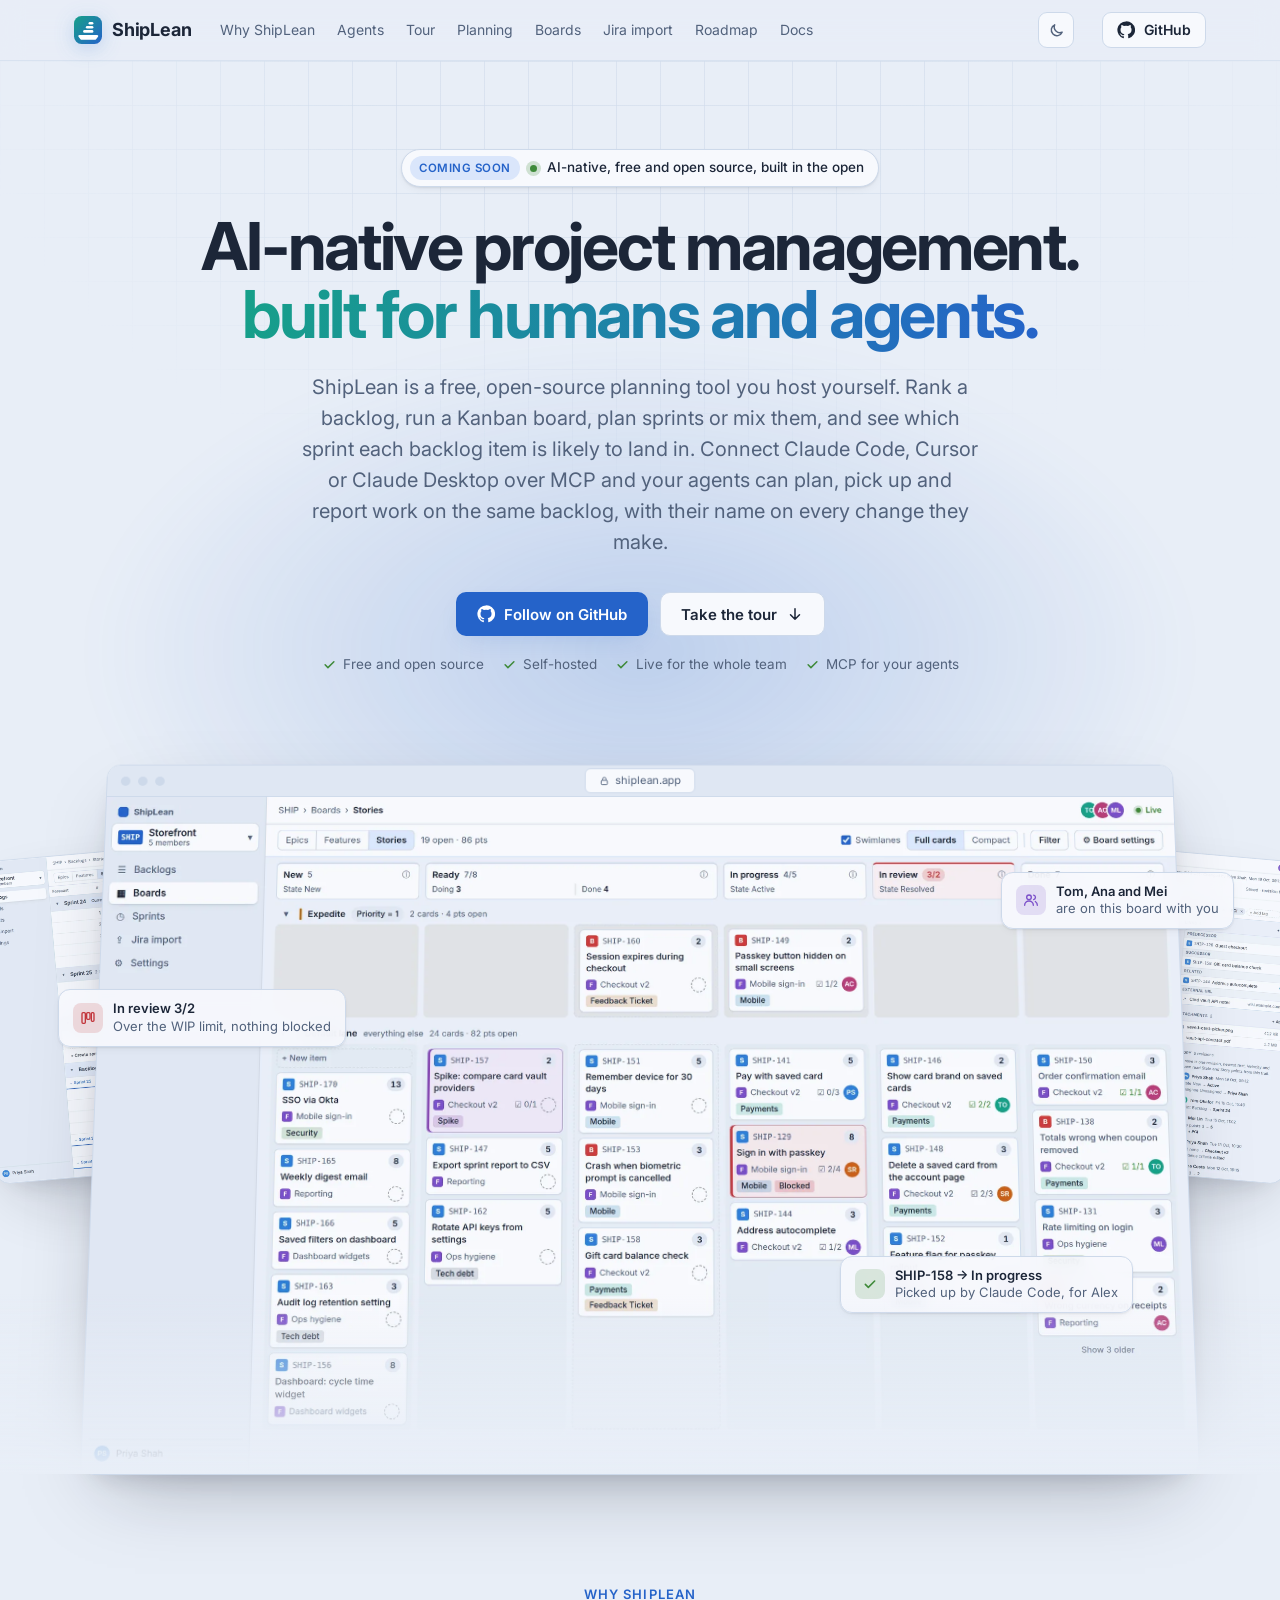
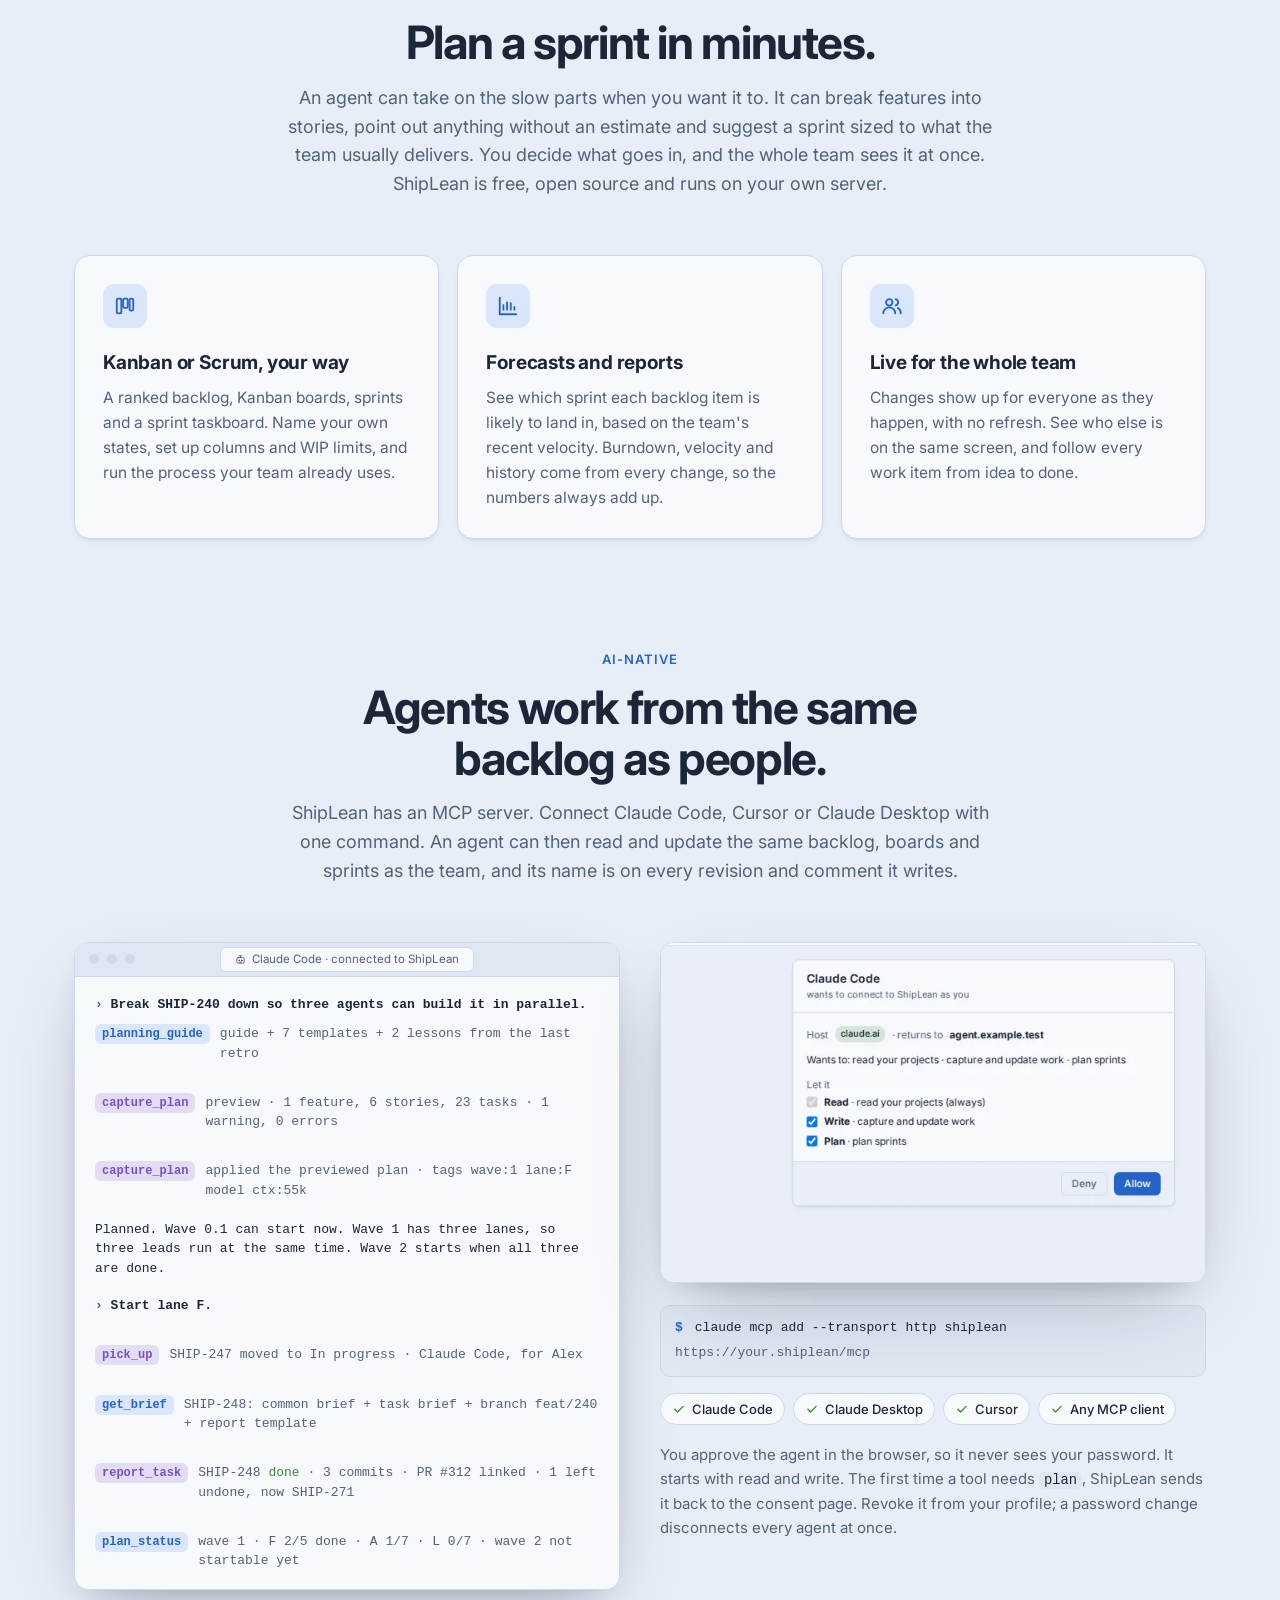
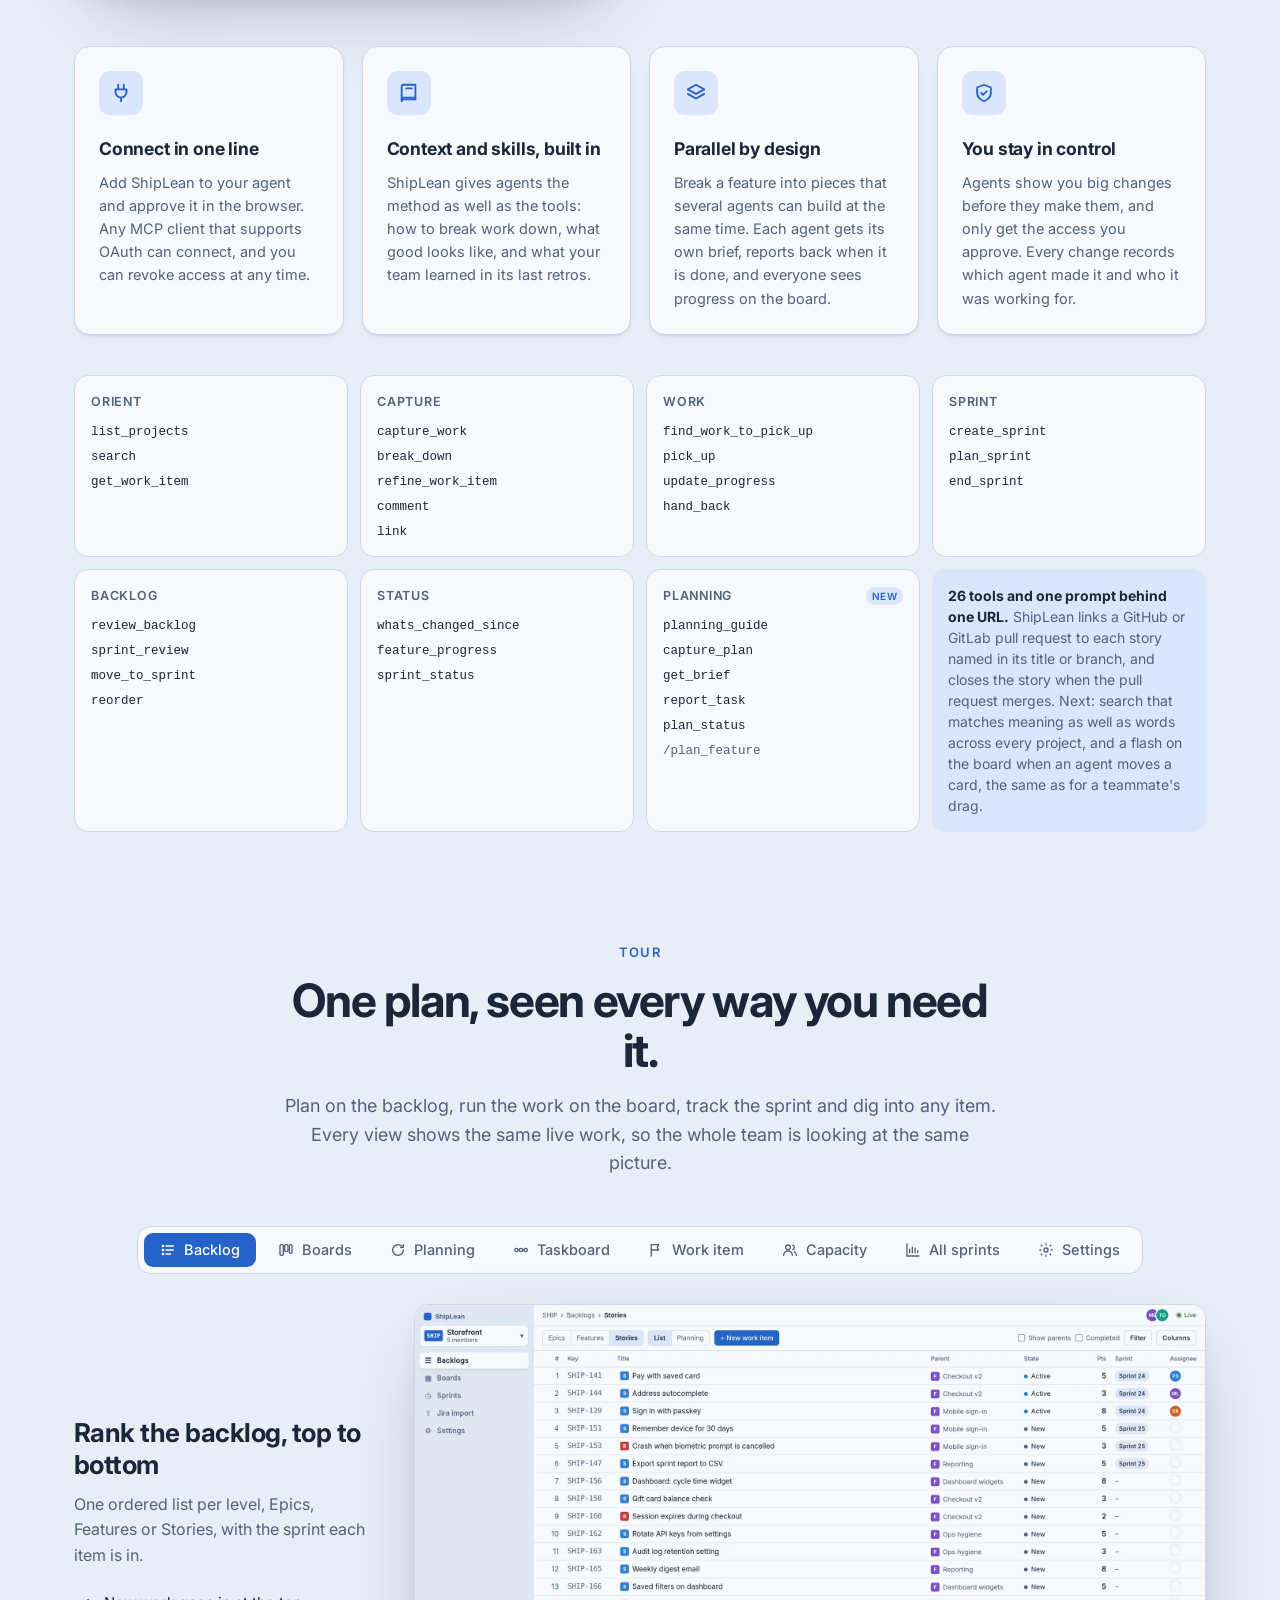
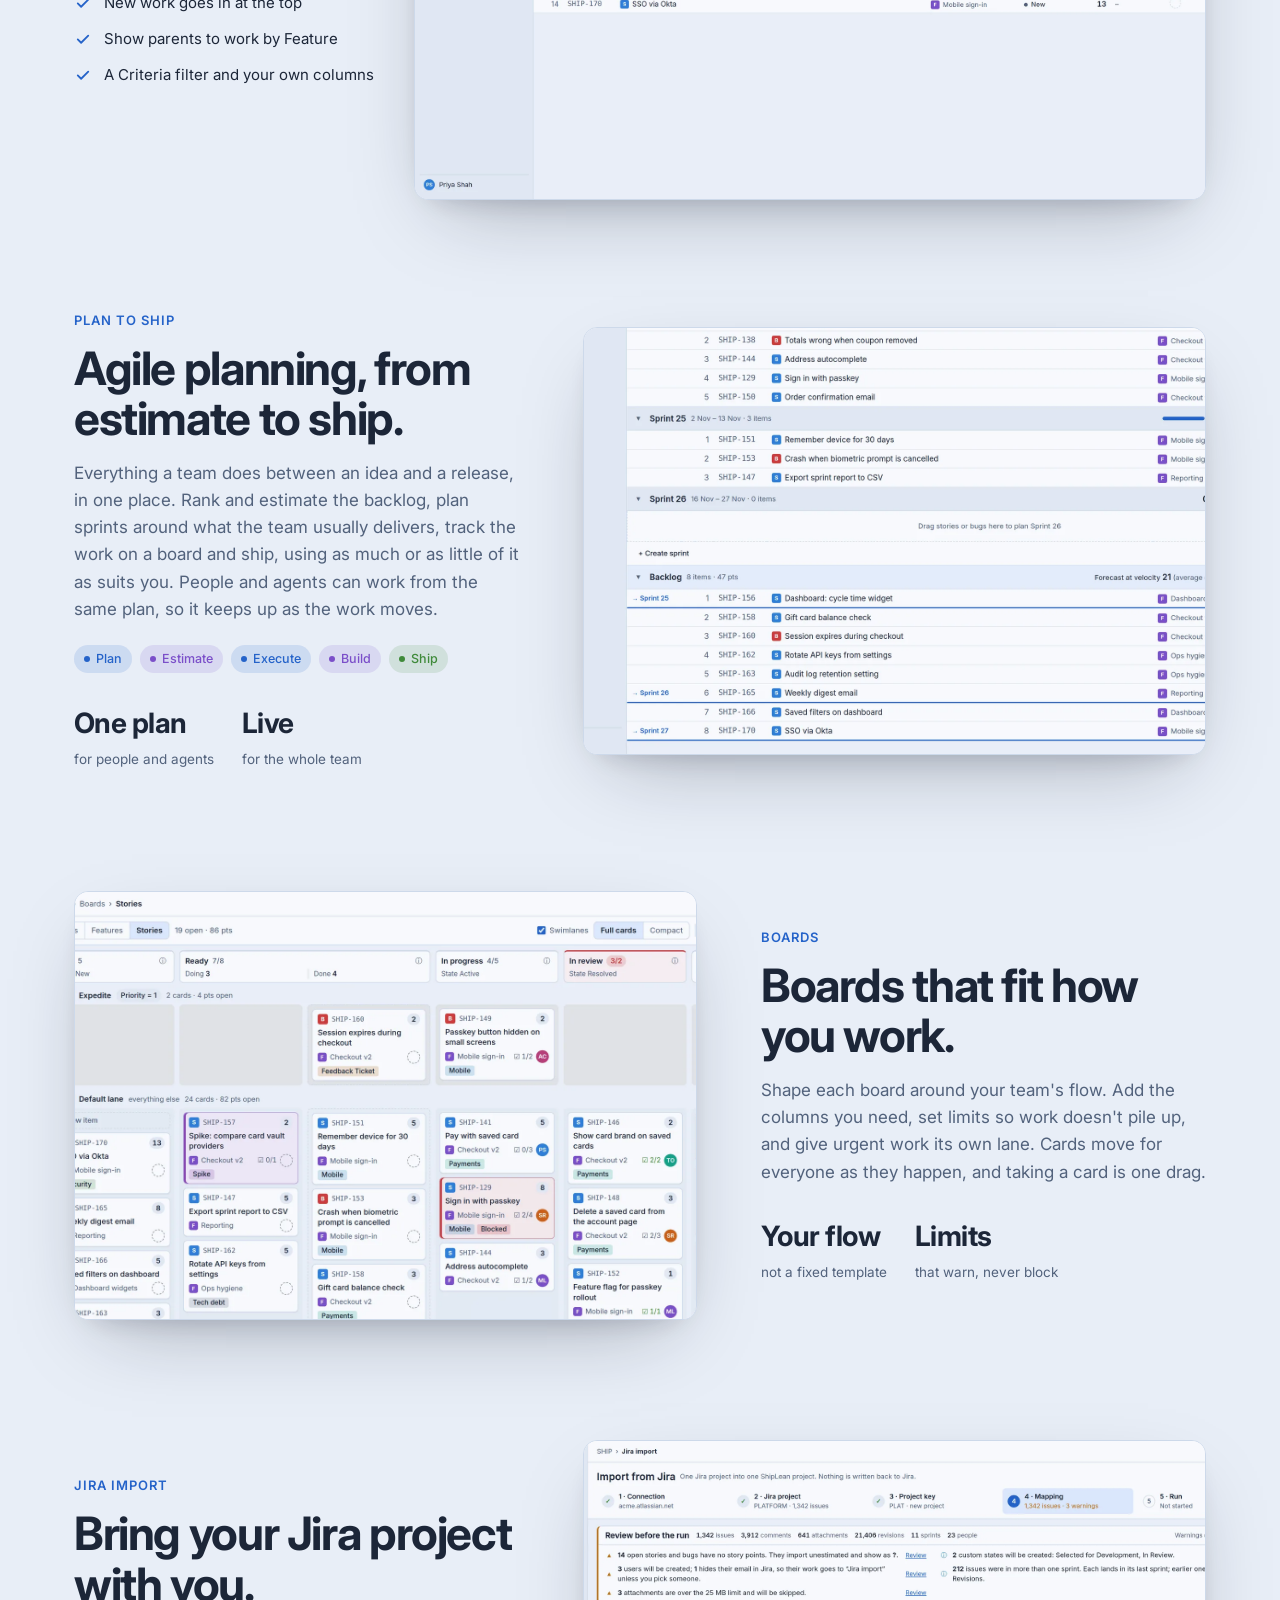
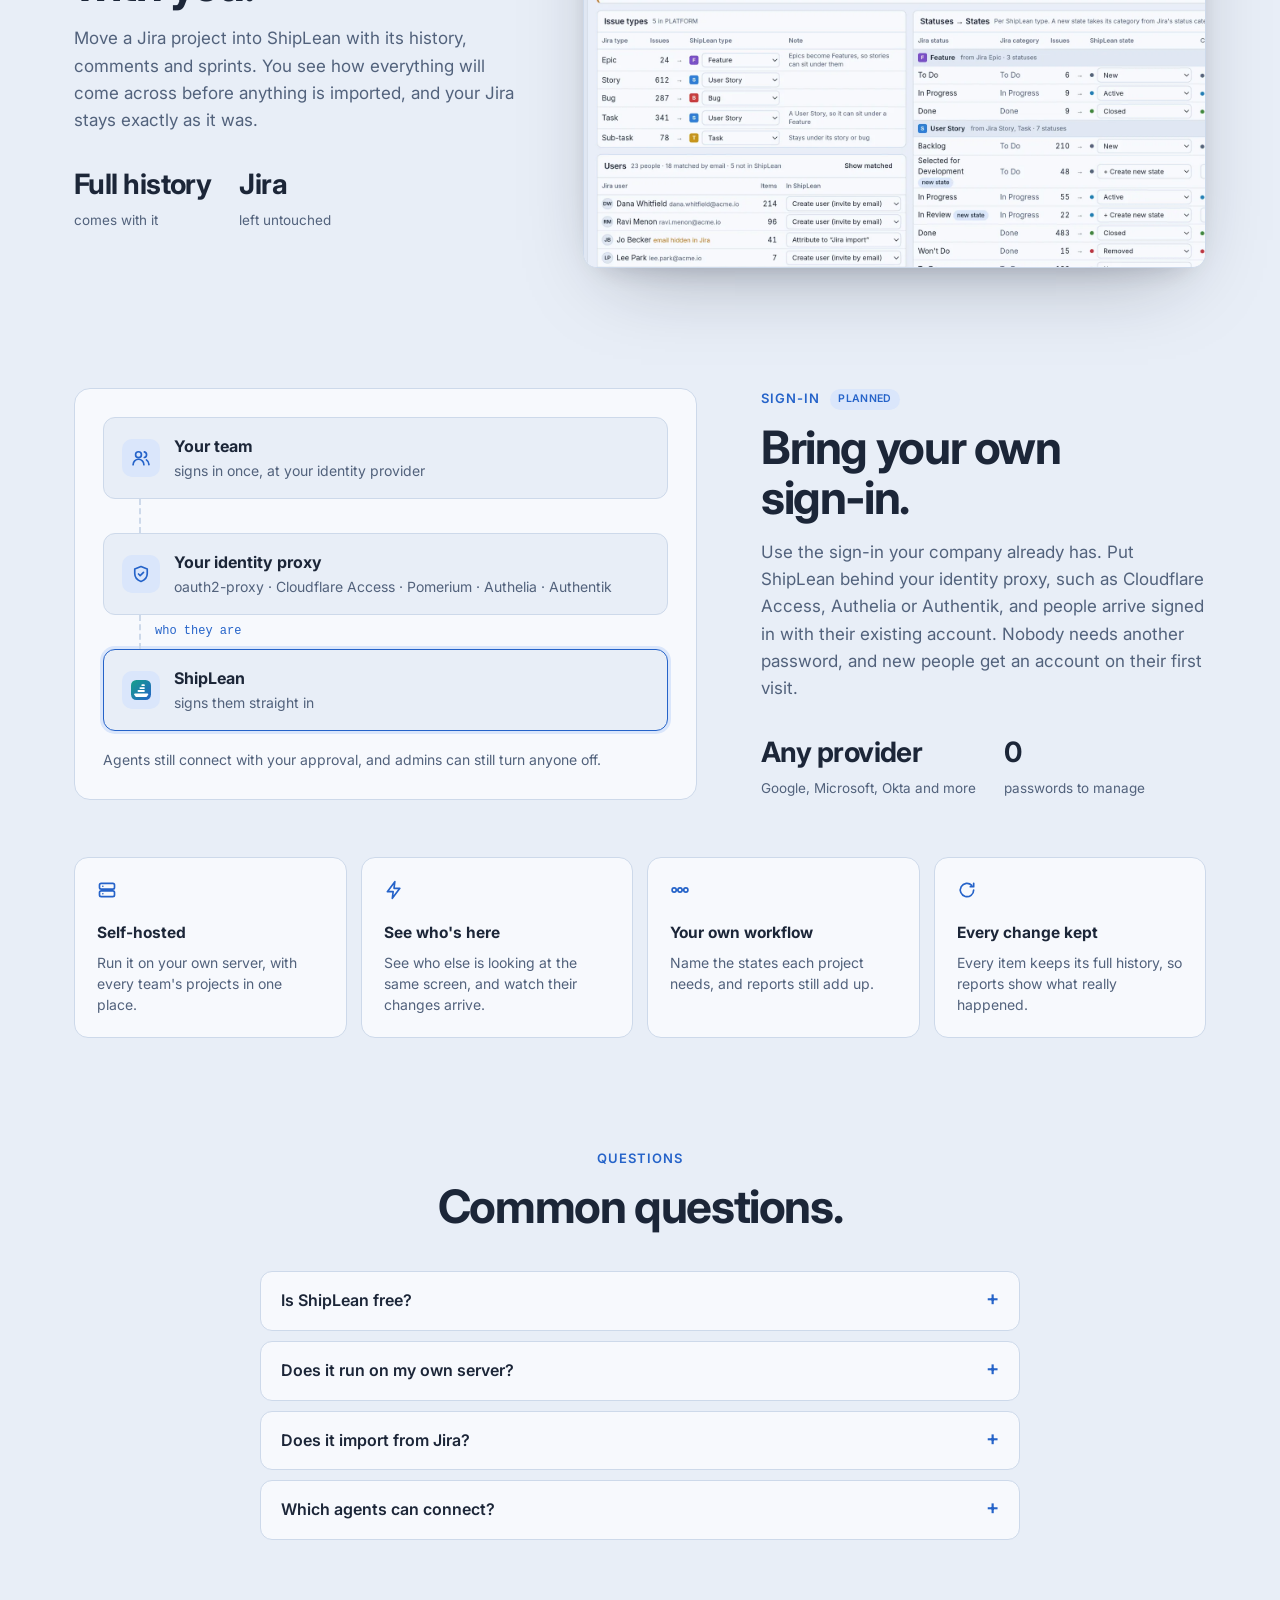
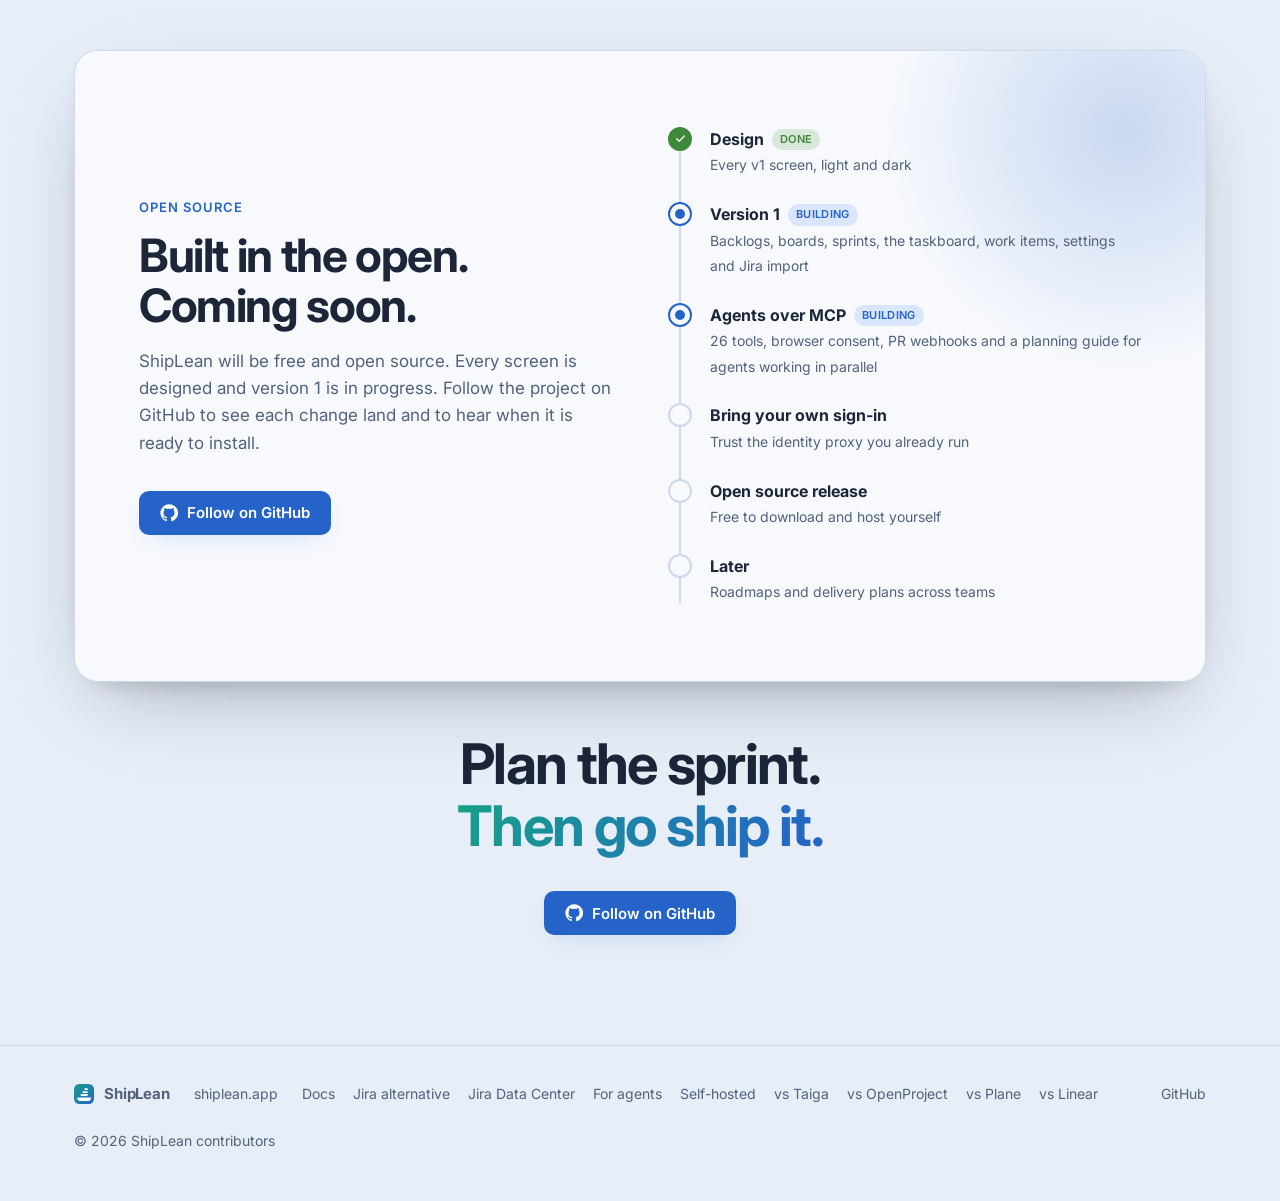
==== site/index.html @ 257d7133 "SHIP-131 Add Docs links to home navigation and footer" ====
<!doctype html>
<html lang="en">
<head>
<meta charset="utf-8">
<meta name="viewport" content="width=device-width, initial-scale=1">
<title>ShipLean · AI-native, open-source Jira alternative for teams that ship</title>
<meta name="description" content="ShipLean is a free, open-source, self-hosted Jira alternative: backlogs, boards and sprints, a forecast that shows which sprint each backlog item lands in, and an MCP server so your agents plan and work on the same backlog as the team. Coming soon.">
<meta name="theme-color" content="#e8eef7" media="(prefers-color-scheme: light)">
<meta name="theme-color" content="#171e2d" media="(prefers-color-scheme: dark)">
<link rel="canonical" href="https://shiplean.app/">
<link rel="icon" href="favicon.svg" type="image/svg+xml">
<meta property="og:type" content="website">
<meta property="og:url" content="https://shiplean.app/">
<meta property="og:title" content="ShipLean · AI-native, open-source Jira alternative, coming soon">
<meta property="og:description" content="Backlogs, boards and sprints with a forecast from real velocity, and an MCP server so your agents plan and work on the same backlog as you.">
<meta property="og:image" content="https://shiplean.app/og-image.png">
<meta property="og:image:width" content="1200">
<meta property="og:image:height" content="630">
<meta name="twitter:card" content="summary_large_image">
<link rel="stylesheet" href="tokens.css">
<link rel="stylesheet" href="site.css">
<script type="application/ld+json">{"@context":"https://schema.org","@type":"SoftwareApplication","name":"ShipLean","description":"ShipLean is a free, open-source, self-hosted Jira alternative: backlogs, boards and sprints, a forecast that shows which sprint each backlog item lands in, and an MCP server so your agents plan and work on the same backlog as the team. Coming soon.","applicationCategory":"BusinessApplication","operatingSystem":"Linux (self-hosted)","url":"https://shiplean.app/","image":"https://shiplean.app/og-image.png","offers":{"@type":"Offer","price":"0","priceCurrency":"USD"}}</script>
<script type="application/ld+json">{"@context":"https://schema.org","@type":"FAQPage","mainEntity":[{"@type":"Question","name":"Is ShipLean free?","acceptedAnswer":{"@type":"Answer","text":"Yes. ShipLean will be free and open source. It is not released yet, so follow the project on GitHub to hear when it is ready to install."}},{"@type":"Question","name":"Does it run on my own server?","acceptedAnswer":{"@type":"Answer","text":"Yes. ShipLean is self-hosted, and every team's projects can live on one server you control. See the self-hosted page for what you need."}},{"@type":"Question","name":"Does it import from Jira?","acceptedAnswer":{"@type":"Answer","text":"Yes. You can move a Jira project into ShipLean with its history, comments and sprints. You review how everything will come across before anything is imported, and your Jira stays exactly as it was."}},{"@type":"Question","name":"Which agents can connect?","acceptedAnswer":{"@type":"Answer","text":"Claude Code, Claude Desktop, Cursor and any other MCP client that supports OAuth. You approve each agent in the browser and can revoke it at any time."}}]}</script>
</head>
<body>

<!-- SVG icon sprite -->
<svg width="0" height="0" style="position:absolute" aria-hidden="true">
  <defs>
    <linearGradient id="mark-g" x1="0" y1="0" x2="1" y2="1"><stop offset="0" style="stop-color:var(--grad-a)"/><stop offset="1" style="stop-color:var(--grad-b)"/></linearGradient>
    <symbol id="i-mark" viewBox="0 0 26 26"><rect width="26" height="26" rx="7" fill="url(#mark-g)"/><g style="fill:var(--mark-fg)"><rect x="13.5" y="5.5" width="4.5" height="2.4" rx="1.2"/><rect x="11" y="9.3" width="7" height="2.4" rx="1.2"/><rect x="8.5" y="13.1" width="9.5" height="2.4" rx="1.2"/><path d="M5 17.6h16.5a1 1 0 0 1 .8 1.6l-1.6 2.1a2 2 0 0 1-1.6.8H7.4a2 2 0 0 1-1.6-.8l-1.6-2.1A1 1 0 0 1 5 17.6Z"/></g></symbol>
    <symbol id="i-gh" viewBox="0 0 24 24"><path fill="currentColor" d="M12 .5a11.5 11.5 0 0 0-3.64 22.41c.58.1.79-.25.79-.56v-2c-3.2.7-3.88-1.37-3.88-1.37-.53-1.33-1.28-1.69-1.28-1.69-1.05-.71.08-.7.08-.7 1.16.08 1.77 1.19 1.77 1.19 1.03 1.77 2.7 1.26 3.36.96.1-.75.4-1.26.73-1.55-2.55-.29-5.24-1.28-5.24-5.68 0-1.26.45-2.28 1.19-3.08-.12-.29-.52-1.46.11-3.05 0 0 .97-.31 3.17 1.18a11 11 0 0 1 5.77 0c2.2-1.49 3.17-1.18 3.17-1.18.63 1.59.23 2.76.11 3.05.74.8 1.19 1.82 1.19 3.08 0 4.41-2.69 5.38-5.25 5.67.41.36.78 1.06.78 2.14v3.17c0 .31.21.67.8.56A11.5 11.5 0 0 0 12 .5Z"/></symbol>
    <symbol id="i-arrow" viewBox="0 0 24 24"><path fill="none" stroke="currentColor" stroke-width="2" stroke-linecap="round" stroke-linejoin="round" d="M12 5v14m-6-6 6 6 6-6"/></symbol>
    <symbol id="i-right" viewBox="0 0 24 24"><path fill="none" stroke="currentColor" stroke-width="2" stroke-linecap="round" stroke-linejoin="round" d="M5 12h14m-6-6 6 6-6 6"/></symbol>
    <symbol id="i-check" viewBox="0 0 24 24"><path fill="none" stroke="currentColor" stroke-width="2.4" stroke-linecap="round" stroke-linejoin="round" d="m5 12.5 4.5 4.5L19 7.5"/></symbol>
    <symbol id="i-lock" viewBox="0 0 24 24"><g fill="none" stroke="currentColor" stroke-width="2"><rect x="5" y="11" width="14" height="10" rx="2"/><path d="M8 11V8a4 4 0 0 1 8 0v3"/></g></symbol>
    <symbol id="i-sun" viewBox="0 0 24 24"><g fill="none" stroke="currentColor" stroke-width="2" stroke-linecap="round"><circle cx="12" cy="12" r="4"/><path d="M12 2v2m0 16v2M4.9 4.9l1.4 1.4m11.4 11.4 1.4 1.4M2 12h2m16 0h2M4.9 19.1l1.4-1.4M17.7 6.3l1.4-1.4"/></g></symbol>
    <symbol id="i-moon" viewBox="0 0 24 24"><path fill="none" stroke="currentColor" stroke-width="2" stroke-linejoin="round" d="M20 14.5A8 8 0 0 1 9.5 4a8 8 0 1 0 10.5 10.5Z"/></symbol>
    <symbol id="i-board" viewBox="0 0 24 24"><g fill="none" stroke="currentColor" stroke-width="2" stroke-linejoin="round"><rect x="3" y="4" width="5" height="16" rx="1.5"/><rect x="10" y="4" width="5" height="10" rx="1.5"/><rect x="17" y="4" width="4" height="13" rx="1.5"/></g></symbol>
    <symbol id="i-list" viewBox="0 0 24 24"><g fill="none" stroke="currentColor" stroke-width="2" stroke-linecap="round"><path d="M9 6h11M9 12h11M9 18h7"/><circle cx="4.5" cy="6" r="1" fill="currentColor"/><circle cx="4.5" cy="12" r="1" fill="currentColor"/><circle cx="4.5" cy="18" r="1" fill="currentColor"/></g></symbol>
    <symbol id="i-sprint" viewBox="0 0 24 24"><g fill="none" stroke="currentColor" stroke-width="2" stroke-linecap="round" stroke-linejoin="round"><path d="M20 12a8 8 0 1 1-2.3-5.6"/><path d="M20 4v4h-4"/></g></symbol>
    <symbol id="i-people" viewBox="0 0 24 24"><g fill="none" stroke="currentColor" stroke-width="2" stroke-linecap="round"><circle cx="9" cy="8" r="3.5"/><path d="M2.5 20a6.5 6.5 0 0 1 13 0"/><path d="M16 4.6a3.5 3.5 0 0 1 0 6.8M18.5 14.2A6.5 6.5 0 0 1 21.5 20"/></g></symbol>
    <symbol id="i-chart" viewBox="0 0 24 24"><g fill="none" stroke="currentColor" stroke-width="2" stroke-linecap="round"><path d="M3 3v18h18"/><path d="M7 16v-5M11 16V8M15 16v-7M19 16v-3"/></g></symbol>
    <symbol id="i-flag" viewBox="0 0 24 24"><g fill="none" stroke="currentColor" stroke-width="2" stroke-linejoin="round" stroke-linecap="round"><path d="M5 21V4"/><path d="M5 4h11l-2 4 2 4H5"/></g></symbol>
    <symbol id="i-gear" viewBox="0 0 24 24"><g fill="none" stroke="currentColor" stroke-width="2"><circle cx="12" cy="12" r="3"/><path d="M12 2v3m0 14v3M4.2 4.2l2.1 2.1m11.4 11.4 2.1 2.1M2 12h3m14 0h3M4.2 19.8l2.1-2.1M17.7 6.3l2.1-2.1"/></g></symbol>
    <symbol id="i-server" viewBox="0 0 24 24"><g fill="none" stroke="currentColor" stroke-width="2"><rect x="3" y="4" width="18" height="7" rx="2"/><rect x="3" y="13" width="18" height="7" rx="2"/><path stroke-linecap="round" d="M7 7.5h.01M7 16.5h.01"/></g></symbol>
    <symbol id="i-import" viewBox="0 0 24 24"><g fill="none" stroke="currentColor" stroke-width="2" stroke-linecap="round" stroke-linejoin="round"><path d="M12 3v12m-5-5 5 5 5-5"/><path d="M4 17v2a2 2 0 0 0 2 2h12a2 2 0 0 0 2-2v-2"/></g></symbol>
    <symbol id="i-bolt" viewBox="0 0 24 24"><path fill="none" stroke="currentColor" stroke-width="2" stroke-linejoin="round" d="M13 2 4 14h7l-1 8 9-12h-7l1-8Z"/></symbol>
    <symbol id="i-states" viewBox="0 0 24 24"><g fill="none" stroke="currentColor" stroke-width="2"><circle cx="5" cy="12" r="2.5"/><circle cx="12" cy="12" r="2.5"/><circle cx="19" cy="12" r="2.5"/><path d="M7.5 12h2M14.5 12h2"/></g></symbol>
    <symbol id="i-agent" viewBox="0 0 24 24"><g fill="none" stroke="currentColor" stroke-width="2" stroke-linecap="round" stroke-linejoin="round"><rect x="4" y="8" width="16" height="12" rx="3"/><path d="M12 8V4m-3 0h6"/><circle cx="9" cy="14" r="1" fill="currentColor"/><circle cx="15" cy="14" r="1" fill="currentColor"/><path d="M9.5 17.5h5"/></g></symbol>
    <symbol id="i-plug" viewBox="0 0 24 24"><g fill="none" stroke="currentColor" stroke-width="2" stroke-linecap="round" stroke-linejoin="round"><path d="M9 3v5m6-5v5"/><path d="M6 8h12v3a6 6 0 0 1-12 0V8Z"/><path d="M12 17v4"/></g></symbol>
    <symbol id="i-shield" viewBox="0 0 24 24"><g fill="none" stroke="currentColor" stroke-width="2" stroke-linecap="round" stroke-linejoin="round"><path d="M12 3 4.5 6v5.5c0 4.6 3.2 8 7.5 9.5 4.3-1.5 7.5-4.9 7.5-9.5V6L12 3Z"/><path d="m9 12 2 2 4-4"/></g></symbol>
    <symbol id="i-layers" viewBox="0 0 24 24"><g fill="none" stroke="currentColor" stroke-width="2" stroke-linecap="round" stroke-linejoin="round"><path d="m12 3 9 5-9 5-9-5 9-5Z"/><path d="m3 13 9 5 9-5"/></g></symbol>
    <symbol id="i-book" viewBox="0 0 24 24"><g fill="none" stroke="currentColor" stroke-width="2" stroke-linecap="round" stroke-linejoin="round"><path d="M4 5a2 2 0 0 1 2-2h13v16H6a2 2 0 0 0-2 2V5Z"/><path d="M4 19a2 2 0 0 1 2-2h13"/><path d="M9 7h6"/></g></symbol>
    <symbol id="i-merge" viewBox="0 0 24 24"><g fill="none" stroke="currentColor" stroke-width="2" stroke-linecap="round" stroke-linejoin="round"><circle cx="6" cy="5" r="2"/><circle cx="6" cy="19" r="2"/><circle cx="18" cy="12" r="2"/><path d="M6 7v10"/><path d="M6 7c0 5 10 5 10 5"/></g></symbol>
  </defs>
</svg>

<header class="nav">
  <div class="wrap">
    <a class="brand" href="#top"><svg class="mark" viewBox="0 0 26 26" aria-hidden="true"><use href="#i-mark"/></svg>ShipLean</a>
    <nav class="nav-links">
      <a href="#why">Why ShipLean</a>
      <a href="#agents">Agents</a>
      <a href="#tour">Tour</a>
      <a href="#planning">Planning</a>
      <a href="#board">Boards</a>
      <a href="#jira">Jira import</a>
      <a href="#roadmap">Roadmap</a>
      <a href="https://docs.shiplean.app">Docs</a>
    </nav>
    <div class="nav-spacer"></div>
    <button class="icon-btn" id="themeBtn" type="button" aria-label="Switch light or dark theme">
      <svg class="only-light"><use href="#i-moon"/></svg><svg class="only-dark"><use href="#i-sun"/></svg>
    </button>
    <a class="btn btn-ghost btn-sm" href="https://github.com/shiplean"><svg><use href="#i-gh"/></svg><span>GitHub</span></a>
  </div>
</header>

<main id="top">
  <!-- ================= HERO ================= -->
  <div class="hero">
    <div class="wrap">
      <span class="pill"><span class="tag">Coming soon</span><span class="dot" aria-hidden="true"></span>AI-native, free and open source, built in the open</span>
      <h1 class="h1-wide">AI-native project management.<br><span class="grad">built for humans and agents.</span></h1>
      <p class="lede">ShipLean is a free, open-source planning tool you host yourself. Rank a backlog, run a Kanban board, plan sprints or mix them, and see which sprint each backlog item is likely to land in. Connect Claude Code, Cursor or Claude Desktop over MCP and your agents can plan, pick up and report work on the same backlog, with their name on every change they make.</p>
      <div class="cta-row">
        <a class="btn btn-primary" href="https://github.com/shiplean"><svg><use href="#i-gh"/></svg>Follow on GitHub</a>
        <a class="btn btn-ghost" href="#tour">Take the tour<svg><use href="#i-arrow"/></svg></a>
      </div>
      <div class="fine">
        <span><svg><use href="#i-check"/></svg>Free and open source</span>
        <span><svg><use href="#i-check"/></svg>Self-hosted</span>
        <span><svg><use href="#i-check"/></svg>Live for the whole team</span>
        <span><svg><use href="#i-check"/></svg>MCP for your agents</span>
      </div>

      <div class="stage">
        <div class="side l frame" aria-hidden="true">
          <img class="only-light" src="shots/planning-light.webp" alt="">
          <img class="only-dark" src="shots/planning-dark.webp" alt="">
        </div>
        <div class="side r frame" aria-hidden="true">
          <img class="only-light" src="shots/work-item-light.webp" alt="">
          <img class="only-dark" src="shots/work-item-dark.webp" alt="">
        </div>
        <div class="main frame">
          <div class="frame-bar"><i></i><i></i><i></i><span class="url"><svg><use href="#i-lock"/></svg>shiplean.app</span><span class="bal"></span></div>
          <img class="only-light" src="shots/board-light.webp" alt="The ShipLean Stories board: columns mapped to states, WIP limits, an Expedite swimlane and cards with tags, task roll-ups and assignees" width="2000" height="1250">
          <img class="only-dark" src="shots/board-dark.webp" alt="The ShipLean Stories board in dark mode" width="2000" height="1250">
        </div>
        <div class="callout c1">
          <span class="ic" style="background:color-mix(in srgb, var(--color-danger) 16%, transparent);color:var(--color-danger)"><svg><use href="#i-board"/></svg></span>
          <span><b>In review 3/2</b><span class="muted">Over the WIP limit, nothing blocked</span></span>
        </div>
        <div class="callout c2">
          <span class="ic" style="background:color-mix(in srgb, var(--type-feature) 16%, transparent);color:var(--type-feature)"><svg><use href="#i-people"/></svg></span>
          <span><b>Tom, Ana and Mei</b><span class="muted">are on this board with you</span></span>
        </div>
        <div class="callout c3">
          <span class="ic" style="background:color-mix(in srgb, var(--color-ok) 16%, transparent);color:var(--color-ok)"><svg><use href="#i-check"/></svg></span>
          <span><b>SHIP-158 → In progress</b><span class="muted">Picked up by Claude Code, for Alex</span></span>
        </div>
      </div>
    </div>
    <div class="stage-fade"></div>
  </div>

  <!-- ================= WHY ================= -->
  <section id="why">
    <div class="wrap">
      <div class="sec-head center">
        <div class="eyebrow">Why ShipLean</div>
        <h2>Plan a sprint in minutes.</h2>
        <p>An agent can take on the slow parts when you want it to. It can break features into stories, point out anything without an estimate and suggest a sprint sized to what the team usually delivers. You decide what goes in, and the whole team sees it at once. ShipLean is free, open source and runs on your own server.</p>
      </div>
      <div class="pillars">
        <div class="card">
          <div class="ic"><svg><use href="#i-board"/></svg></div>
          <h3>Kanban or Scrum, your way</h3>
          <p>A ranked backlog, Kanban boards, sprints and a sprint taskboard. Name your own states, set up columns and WIP limits, and run the process your team already uses.</p>
        </div>
        <div class="card">
          <div class="ic"><svg><use href="#i-chart"/></svg></div>
          <h3>Forecasts and reports</h3>
          <p>See which sprint each backlog item is likely to land in, based on the team's recent velocity. Burndown, velocity and history come from every change, so the numbers always add up.</p>
        </div>
        <div class="card">
          <div class="ic"><svg><use href="#i-people"/></svg></div>
          <h3>Live for the whole team</h3>
          <p>Changes show up for everyone as they happen, with no refresh. See who else is on the same screen, and follow every work item from idea to done.</p>
        </div>
      </div>
    </div>
  </section>

  <!-- ================= AI-NATIVE / AGENTS ================= -->
  <section id="agents" style="padding-top:0">
    <div class="wrap">
      <div class="sec-head center">
        <div class="eyebrow">AI-native</div>
        <h2>Agents work from the same backlog as people.</h2>
        <p>ShipLean has an MCP server. Connect Claude Code, Cursor or Claude Desktop with one command. An agent can then read and update the same backlog, boards and sprints as the team, and its name is on every revision and comment it writes.</p>
      </div>

      <div class="agent-grid">
        <div class="term">
          <div class="frame-bar"><i></i><i></i><i></i><span class="url"><svg><use href="#i-agent"/></svg>Claude Code · connected to ShipLean</span><span class="bal"></span></div>
<pre><span class="u">Break SHIP-240 down so three agents can build it in parallel.</span>
<span class="t"><code>planning_guide</code><span>guide + 7 templates + 2 lessons from the last retro</span></span>
<span class="t w"><code>capture_plan</code><span>preview · 1 feature, 6 stories, 23 tasks · 1 warning, 0 errors</span></span>
<span class="t w"><code>capture_plan</code><span>applied the previewed plan · tags wave:1 lane:F model ctx:55k</span></span>
<span class="a">Planned. Wave 0.1 can start now. Wave 1 has three lanes, so three leads run at the same time. Wave 2 starts when all three are done.</span>
<span class="u">Start lane F.</span>
<span class="t w"><code>pick_up</code><span>SHIP-247 moved to In progress · Claude Code, for Alex</span></span>
<span class="t"><code>get_brief</code><span>SHIP-248: common brief + task brief + branch feat/240 + report template</span></span>
<span class="t w"><code>report_task</code><span>SHIP-248 <span class="ok">done</span> · 3 commits · PR #312 linked · 1 left undone, now SHIP-271</span></span>
<span class="t"><code>plan_status</code><span>wave 1 · F 2/5 done · A 1/7 · L 0/7 · wave 2 not startable yet</span></span></pre>
        </div>
        <div>
          <div class="frame crop consent">
            <img class="only-light" src="shots/authorize-light.webp" alt="ShipLean's consent page: Claude Code wants to connect as you, with read, write and plan scopes to allow or deny" loading="lazy" width="1440" height="900">
            <img class="only-dark" src="shots/authorize-dark.webp" alt="ShipLean's consent page, dark" loading="lazy" width="1440" height="900">
          </div>
          <div class="connect"><span class="p">$</span><span>claude mcp add --transport http shiplean</span><span class="n">https://your.shiplean/mcp</span></div>
          <div class="clients">
            <span><svg><use href="#i-check"/></svg>Claude Code</span>
            <span><svg><use href="#i-check"/></svg>Claude Desktop</span>
            <span><svg><use href="#i-check"/></svg>Cursor</span>
            <span><svg><use href="#i-check"/></svg>Any MCP client</span>
          </div>
          <p class="agent-note">You approve the agent in the browser, so it never sees your password. It starts with read and write. The first time a tool needs <code>plan</code>, ShipLean sends it back to the consent page. Revoke it from your profile; a password change disconnects every agent at once.</p>
        </div>
      </div>

      <div class="pillars four">
        <div class="card">
          <div class="ic"><svg><use href="#i-plug"/></svg></div>
          <h3>Connect in one line</h3>
          <p>Add ShipLean to your agent and approve it in the browser. Any MCP client that supports OAuth can connect, and you can revoke access at any time.</p>
        </div>
        <div class="card">
          <div class="ic"><svg><use href="#i-book"/></svg></div>
          <h3>Context and skills, built in</h3>
          <p>ShipLean gives agents the method as well as the tools: how to break work down, what good looks like, and what your team learned in its last retros.</p>
        </div>
        <div class="card">
          <div class="ic"><svg><use href="#i-layers"/></svg></div>
          <h3>Parallel by design</h3>
          <p>Break a feature into pieces that several agents can build at the same time. Each agent gets its own brief, reports back when it is done, and everyone sees progress on the board.</p>
        </div>
        <div class="card">
          <div class="ic"><svg><use href="#i-shield"/></svg></div>
          <h3>You stay in control</h3>
          <p>Agents show you big changes before they make them, and only get the access you approve. Every change records which agent made it and who it was working for.</p>
        </div>
      </div>

      <div class="tools">
        <div class="tool-group"><h4>Orient</h4><ul><li>list_projects</li><li>search</li><li>get_work_item</li></ul></div>
        <div class="tool-group"><h4>Capture</h4><ul><li>capture_work</li><li>break_down</li><li>refine_work_item</li><li>comment</li><li>link</li></ul></div>
        <div class="tool-group"><h4>Work</h4><ul><li>find_work_to_pick_up</li><li>pick_up</li><li>update_progress</li><li>hand_back</li></ul></div>
        <div class="tool-group"><h4>Sprint</h4><ul><li>create_sprint</li><li>plan_sprint</li><li>end_sprint</li></ul></div>
        <div class="tool-group"><h4>Backlog</h4><ul><li>review_backlog</li><li>sprint_review</li><li>move_to_sprint</li><li>reorder</li></ul></div>
        <div class="tool-group"><h4>Status</h4><ul><li>whats_changed_since</li><li>feature_progress</li><li>sprint_status</li></ul></div>
        <div class="tool-group"><h4>Planning<span class="new">New</span></h4><ul><li>planning_guide</li><li>capture_plan</li><li>get_brief</li><li>report_task</li><li>plan_status</li><li class="prompt">/plan_feature</li></ul></div>
        <p class="tools-note"><b>26 tools and one prompt behind one URL.</b> ShipLean links a GitHub or GitLab pull request to each story named in its title or branch, and closes the story when the pull request merges. Next: search that matches meaning as well as words across every project, and a flash on the board when an agent moves a card, the same as for a teammate's drag.</p>
      </div>
    </div>
  </section>

  <!-- ================= TOUR ================= -->
  <section id="tour" style="padding-top:0">
    <div class="wrap">
      <div class="sec-head center">
        <div class="eyebrow">Tour</div>
        <h2>One plan, seen every way you need it.</h2>
        <p>Plan on the backlog, run the work on the board, track the sprint and dig into any item. Every view shows the same live work, so the whole team is looking at the same picture.</p>
      </div>

      <div class="tour">
        <div class="tabs" role="tablist" aria-label="ShipLean screens">
          <button class="tab" role="tab" aria-selected="true" data-t="backlog"><svg><use href="#i-list"/></svg>Backlog</button>
          <button class="tab" role="tab" aria-selected="false" data-t="board"><svg><use href="#i-board"/></svg>Boards</button>
          <button class="tab" role="tab" aria-selected="false" data-t="planning"><svg><use href="#i-sprint"/></svg>Planning</button>
          <button class="tab" role="tab" aria-selected="false" data-t="taskboard"><svg><use href="#i-states"/></svg>Taskboard</button>
          <button class="tab" role="tab" aria-selected="false" data-t="work-item"><svg><use href="#i-flag"/></svg>Work item</button>
          <button class="tab" role="tab" aria-selected="false" data-t="capacity"><svg><use href="#i-people"/></svg>Capacity</button>
          <button class="tab" role="tab" aria-selected="false" data-t="sprints"><svg><use href="#i-chart"/></svg>All sprints</button>
          <button class="tab" role="tab" aria-selected="false" data-t="settings"><svg><use href="#i-gear"/></svg>Settings</button>
        </div>

        <div class="panel on" id="p-backlog" role="tabpanel">
          <div>
            <h3>Rank the backlog, top to bottom</h3>
            <p>One ordered list per level, Epics, Features or Stories, with the sprint each item is in.</p>
            <ul class="ticks">
              <li><svg><use href="#i-check"/></svg>New work goes in at the top</li>
              <li><svg><use href="#i-check"/></svg>Show parents to work by Feature</li>
              <li><svg><use href="#i-check"/></svg>A Criteria filter and your own columns</li>
            </ul>
          </div>
          <div class="frame"><img class="only-light" src="shots/backlog-light.webp" alt="ShipLean Backlog screen" loading="lazy"><img class="only-dark" src="shots/backlog-dark.webp" alt="ShipLean Backlog screen, dark" loading="lazy"></div>
        </div>

        <div class="panel" id="p-board" role="tabpanel">
          <div>
            <h3>A Kanban board with your own columns and states</h3>
            <p>Columns map to states for each type, so one board holds stories and bugs that move differently.</p>
            <ul class="ticks">
              <li><svg><use href="#i-check"/></svg>WIP limits that warn without blocking</li>
              <li><svg><use href="#i-check"/></svg>Split columns and a definition of done</li>
              <li><svg><use href="#i-check"/></svg>Swimlanes and card style rules</li>
            </ul>
          </div>
          <div class="frame"><img class="only-light" src="shots/board-light.webp" alt="ShipLean Boards screen" loading="lazy"><img class="only-dark" src="shots/board-dark.webp" alt="ShipLean Boards screen, dark" loading="lazy"></div>
        </div>

        <div class="panel" id="p-planning" role="tabpanel">
          <div>
            <h3>Plan the next few sprints in one list</h3>
            <p>The current sprint, the future sprints and the backlog, stacked in one ranked list.</p>
            <ul class="ticks">
              <li><svg><use href="#i-check"/></svg>Drag between sprints, or Alt+↑/↓ from the keyboard</li>
              <li><svg><use href="#i-check"/></svg>Committed against team capacity on every sprint</li>
              <li><svg><use href="#i-check"/></svg>A forecast line for each sprint the backlog reaches</li>
            </ul>
          </div>
          <div class="frame"><img class="only-light" src="shots/planning-light.webp" alt="ShipLean Planning screen" loading="lazy"><img class="only-dark" src="shots/planning-dark.webp" alt="ShipLean Planning screen, dark" loading="lazy"></div>
        </div>

        <div class="panel" id="p-taskboard" role="tabpanel">
          <div>
            <h3>Run the sprint on a live taskboard</h3>
            <p>One row per story or bug, one column per task state, updated as the team works.</p>
            <ul class="ticks">
              <li><svg><use href="#i-check"/></svg>Group by stories or by people</li>
              <li><svg><use href="#i-check"/></svg>Pick up a task in one click</li>
              <li><svg><use href="#i-check"/></svg>Finished stories fold down to a single line</li>
            </ul>
          </div>
          <div class="frame"><img class="only-light" src="shots/taskboard-light.webp" alt="ShipLean Taskboard screen" loading="lazy"><img class="only-dark" src="shots/taskboard-dark.webp" alt="ShipLean Taskboard screen, dark" loading="lazy"></div>
        </div>

        <div class="panel" id="p-work-item" role="tabpanel">
          <div>
            <h3>Everything about one story on one page</h3>
            <p>Description, acceptance criteria, tasks, discussion, links and the full history of every change.</p>
            <ul class="ticks">
              <li><svg><use href="#i-check"/></svg>Acceptance criteria as a checklist</li>
              <li><svg><use href="#i-check"/></svg>Tasks and comments save straight away</li>
              <li><svg><use href="#i-check"/></svg>If someone saved first, see what they changed</li>
            </ul>
          </div>
          <div class="frame"><img class="only-light" src="shots/work-item-light.webp" alt="ShipLean Work item screen" loading="lazy"><img class="only-dark" src="shots/work-item-dark.webp" alt="ShipLean Work item screen, dark" loading="lazy"></div>
        </div>

        <div class="panel" id="p-capacity" role="tabpanel">
          <div>
            <h3>Capacity as a team total</h3>
            <p>Each person enters their own points. ShipLean compares only the team total with the sprint.</p>
            <ul class="ticks">
              <li><svg><use href="#i-check"/></svg>A note for the low weeks, like <em>Off Thu and Fri</em></li>
              <li><svg><use href="#i-check"/></svg>A sense check against velocity</li>
              <li><svg><use href="#i-check"/></svg>Copy last sprint's numbers in one click</li>
            </ul>
          </div>
          <div class="frame"><img class="only-light" src="shots/capacity-light.webp" alt="ShipLean Capacity screen" loading="lazy"><img class="only-dark" src="shots/capacity-dark.webp" alt="ShipLean Capacity screen, dark" loading="lazy"></div>
        </div>

        <div class="panel" id="p-sprints" role="tabpanel">
          <div>
            <h3>Velocity from what really happened</h3>
            <p>Every sprint with its goal, capacity, committed and completed points, newest first.</p>
            <ul class="ticks">
              <li><svg><use href="#i-check"/></svg>Committed vs completed for the last five sprints</li>
              <li><svg><use href="#i-check"/></svg>A new sprint with sensible defaults</li>
              <li><svg><use href="#i-check"/></svg>The form refuses overlapping dates</li>
            </ul>
          </div>
          <div class="frame"><img class="only-light" src="shots/sprints-light.webp" alt="ShipLean All sprints screen" loading="lazy"><img class="only-dark" src="shots/sprints-dark.webp" alt="ShipLean All sprints screen, dark" loading="lazy"></div>
        </div>

        <div class="panel" id="p-settings" role="tabpanel">
          <div>
            <h3>Your own states for each type</h3>
            <p>Rename, add and reorder the states of each type. Colours and totals follow the category, so a rename never breaks a report.</p>
            <ul class="ticks">
              <li><svg><use href="#i-check"/></svg>Custom states per type, like <em>Triaged</em> or <em>In review</em></li>
              <li><svg><use href="#i-check"/></svg>A project key that never changes</li>
              <li><svg><use href="#i-check"/></svg>Members, working days and the velocity window</li>
            </ul>
          </div>
          <div class="frame"><img class="only-light" src="shots/settings-light.webp" alt="ShipLean Settings screen" loading="lazy"><img class="only-dark" src="shots/settings-dark.webp" alt="ShipLean Settings screen, dark" loading="lazy"></div>
        </div>
      </div>
    </div>
  </section>

  <!-- ================= SPOTLIGHTS ================= -->
  <section style="padding-top:0">
    <div class="wrap">
      <div class="spot" id="planning">
        <div class="copy">
          <div class="eyebrow">Plan to ship</div>
          <h2>Agile planning, from estimate to ship.</h2>
          <p>Everything a team does between an idea and a release, in one place. Rank and estimate the backlog, plan sprints around what the team usually delivers, track the work on a board and ship, using as much or as little of it as suits you. People and agents can work from the same plan, so it keeps up as the work moves.</p>
          <div class="chips">
            <span class="chip" style="--c:var(--color-accent)">Plan</span>
            <span class="chip" style="--c:var(--type-feature)">Estimate</span>
            <span class="chip" style="--c:var(--color-accent)">Execute</span>
            <span class="chip" style="--c:var(--type-feature)">Build</span>
            <span class="chip" style="--c:var(--color-ok)">Ship</span>
          </div>
          <div class="stat-row">
            <div class="stat"><b>One plan</b><span>for people and agents</span></div>
            <div class="stat"><b>Live</b><span>for the whole team</span></div>
          </div>
        </div>
        <div class="frame crop plan">
          <img class="only-light" src="shots/planning-light.webp" alt="Backlog with capacity bars and forecast lines marking the end of each sprint" width="2000" height="1250">
          <img class="only-dark" src="shots/planning-dark.webp" alt="Backlog with forecast lines, dark" width="2000" height="1250">
        </div>
      </div>

      <div class="spot flip" id="board">
        <div class="copy">
          <div class="eyebrow">Boards</div>
          <h2>Boards that fit how you work.</h2>
          <p>Shape each board around your team's flow. Add the columns you need, set limits so work doesn't pile up, and give urgent work its own lane. Cards move for everyone as they happen, and taking a card is one drag.</p>
          <div class="stat-row">
            <div class="stat"><b>Your flow</b><span>not a fixed template</span></div>
            <div class="stat"><b>Limits</b><span>that warn, never block</span></div>
          </div>
        </div>
        <div class="frame crop board">
          <img class="only-light" src="shots/board-light.webp" alt="Stories board columns with WIP limits and an Expedite swimlane" width="2000" height="1250">
          <img class="only-dark" src="shots/board-dark.webp" alt="Stories board, dark" width="2000" height="1250">
        </div>
      </div>

      <div class="spot" id="jira">
        <div class="copy">
          <div class="eyebrow">Jira import</div>
          <h2>Bring your Jira project with you.</h2>
          <p>Move a Jira project into ShipLean with its history, comments and sprints. You see how everything will come across before anything is imported, and your Jira stays exactly as it was.</p>
          <div class="stat-row">
            <div class="stat"><b>Full history</b><span>comes with it</span></div>
            <div class="stat"><b>Jira</b><span>left untouched</span></div>
          </div>
        </div>
        <div class="frame crop jira">
          <img class="only-light" src="shots/import-light.webp" alt="Jira import mapping review: issue types, statuses and users" width="2000" height="1250">
          <img class="only-dark" src="shots/import-dark.webp" alt="Jira import mapping review, dark" width="2000" height="1250">
        </div>
      </div>

      <div class="spot flip" id="sign-in">
        <div class="copy">
          <div class="eyebrow">Sign-in <span class="soon">Planned</span></div>
          <h2>Bring your own sign&#8209;in.</h2>
          <p>Use the sign-in your company already has. Put ShipLean behind your identity proxy, such as Cloudflare Access, Authelia or Authentik, and people arrive signed in with their existing account. Nobody needs another password, and new people get an account on their first visit.</p>
          <div class="stat-row">
            <div class="stat"><b>Any provider</b><span>Google, Microsoft, Okta and more</span></div>
            <div class="stat"><b>0</b><span>passwords to manage</span></div>
          </div>
        </div>
        <div class="idflow" aria-label="Sign-in flow: a person signs in at your identity provider, your proxy tells ShipLean who they are, and ShipLean signs them in">
          <div class="idstep"><span class="ic"><svg><use href="#i-people"/></svg></span><span><b>Your team</b><span class="muted">signs in once, at your identity provider</span></span></div>
          <div class="idarrow" aria-hidden="true"></div>
          <div class="idstep"><span class="ic"><svg><use href="#i-shield"/></svg></span><span><b>Your identity proxy</b><span class="muted">oauth2-proxy · Cloudflare Access · Pomerium · Authelia · Authentik</span></span></div>
          <div class="idarrow" aria-hidden="true"><span>who they are</span></div>
          <div class="idstep on"><span class="ic"><svg class="mark mark-sm" viewBox="0 0 26 26"><use href="#i-mark"/></svg></span><span><b>ShipLean</b><span class="muted">signs them straight in</span></span></div>
          <p class="idnote">Agents still connect with your approval, and admins can still turn anyone off.</p>
        </div>
      </div>

      <div class="minis">
        <div class="mini"><svg><use href="#i-server"/></svg><h4>Self-hosted</h4><p>Run it on your own server, with every team's projects in one place.</p></div>
        <div class="mini"><svg><use href="#i-bolt"/></svg><h4>See who's here</h4><p>See who else is looking at the same screen, and watch their changes arrive.</p></div>
        <div class="mini"><svg><use href="#i-states"/></svg><h4>Your own workflow</h4><p>Name the states each project needs, and reports still add up.</p></div>
        <div class="mini"><svg><use href="#i-sprint"/></svg><h4>Every change kept</h4><p>Every item keeps its full history, so reports show what really happened.</p></div>
      </div>
    </div>
  </section>

  <!-- ================= FAQ ================= -->
  <section id="faq" style="padding-top:0">
    <div class="wrap">
      <div class="sec-head center"><div class="eyebrow">Questions</div><h2>Common questions.</h2></div>
      <div class="faq"><details><summary>Is ShipLean free?</summary><p>Yes. ShipLean will be free and open source. It is not released yet, so follow the project on GitHub to hear when it is ready to install.</p></details><details><summary>Does it run on my own server?</summary><p>Yes. ShipLean is self-hosted, and every team&#x27;s projects can live on one server you control. See the <a href="/self-hosted">self-hosted page</a> for what you need.</p></details><details><summary>Does it import from Jira?</summary><p>Yes. You can move a <a href="/jira-alternative">Jira project</a> into ShipLean with its history, comments and sprints. You review how everything will come across before anything is imported, and your Jira stays exactly as it was.</p></details><details><summary>Which agents can connect?</summary><p><a href="/mcp">Claude Code, Claude Desktop, Cursor and any other MCP client</a> that supports OAuth. You approve each agent in the browser and can revoke it at any time.</p></details></div>
    </div>
  </section>

  <!-- ================= OPEN SOURCE + ROADMAP ================= -->
  <section id="roadmap" style="padding-top:0">
    <div class="wrap">
      <div class="oss">
        <div>
          <div class="eyebrow">Open source</div>
          <h2>Built in the open.<br>Coming soon.</h2>
          <p>ShipLean will be free and open source. Every screen is designed and version 1 is in progress. Follow the project on GitHub to see each change land and to hear when it is ready to install.</p>
          <div class="cta-row" style="justify-content:flex-start">
            <a class="btn btn-primary" href="https://github.com/shiplean"><svg><use href="#i-gh"/></svg>Follow on GitHub</a>
          </div>
        </div>
        <ol class="road">
          <li class="done"><span class="node"><svg><use href="#i-check"/></svg></span><div><b>Design<span class="badge">Done</span></b><span>Every v1 screen, light and dark</span></div></li>
          <li class="now"><span class="node"></span><div><b>Version 1<span class="badge">Building</span></b><span>Backlogs, boards, sprints, the taskboard, work items, settings and Jira import</span></div></li>
          <li class="now"><span class="node"></span><div><b>Agents over MCP<span class="badge">Building</span></b><span>26 tools, browser consent, PR webhooks and a planning guide for agents working in parallel</span></div></li>
          <li><span class="node"></span><div><b>Bring your own sign-in</b><span>Trust the identity proxy you already run</span></div></li>
          <li><span class="node"></span><div><b>Open source release</b><span>Free to download and host yourself</span></div></li>
          <li><span class="node"></span><div><b>Later</b><span>Roadmaps and delivery plans across teams</span></div></li>
        </ol>
      </div>

      <div class="closing">
        <h2>Plan the sprint.<br><span class="grad">Then go ship it.</span></h2>
        <div class="cta-row">
          <a class="btn btn-primary" href="https://github.com/shiplean"><svg><use href="#i-gh"/></svg>Follow on GitHub</a>
        </div>
      </div>
    </div>
  </section>
</main>

<footer>
  <div class="wrap">
    <a class="brand" href="#top" style="font-size:15px"><svg class="mark mark-sm" viewBox="0 0 26 26" aria-hidden="true"><use href="#i-mark"/></svg>ShipLean</a>
    <span>shiplean.app</span>
    <div class="foot-links">
      <a href="https://docs.shiplean.app">Docs</a>
      <a href="/jira-alternative">Jira alternative</a>
      <a href="/jira-data-center">Jira Data Center</a>
      <a href="/mcp">For agents</a>
      <a href="/self-hosted">Self-hosted</a>
      <a href="/vs/taiga">vs Taiga</a>
      <a href="/vs/openproject">vs OpenProject</a>
      <a href="/vs/plane">vs Plane</a>
      <a href="/vs/linear">vs Linear</a>
    </div>
    <div class="nav-spacer"></div>
    <a href="https://github.com/shiplean">GitHub</a>
    <span>© 2026 ShipLean contributors</span>
  </div>
</footer>

<script>
  // Theme: OS by default; the toggle forces the other theme and remembers it.
  (() => {
    const root = document.documentElement;
    try { const t = localStorage.getItem('shiplean-theme'); if (t) root.dataset.theme = t; } catch {}
    document.getElementById('themeBtn').addEventListener('click', () => {
      const dark = root.dataset.theme ? root.dataset.theme === 'dark' : matchMedia('(prefers-color-scheme: dark)').matches;
      root.dataset.theme = dark ? 'light' : 'dark';
      try { localStorage.setItem('shiplean-theme', root.dataset.theme); } catch {}
    });
  })();

  // Tour tabs
  document.querySelectorAll('.tab').forEach(tab => tab.addEventListener('click', () => {
    document.querySelectorAll('.tab').forEach(t => t.setAttribute('aria-selected', t === tab));
    document.querySelectorAll('.panel').forEach(p => p.classList.toggle('on', p.id === 'p-' + tab.dataset.t));
  }));
</script>
</body>
</html>
---- site/tokens.css ----
/*
 * ShipLean design tokens: "Nord Frost" palette (deepened), compact density.
 * Same base palette, type and density as Codex (same stack, same house style).
 * Source of truth for colour, type, spacing and density. Mirrored in tokens.json.
 * See design/README.md for usage rules.
 *
 * Theming:
 *   - Light is the default.
 *   - Follows the OS (prefers-color-scheme) unless overridden.
 *   - Force a theme with <html data-theme="light"> or <html data-theme="dark">.
 * Density:
 *   - Compact is the default. <html data-density="comfortable"> loosens it.
 */

@import url("https://fonts.googleapis.com/css2?family=Inter:wght@400;500;600;700&display=swap");

:root {
  color-scheme: light;

  /* Colour: light */
  --color-bg: #e8eef7;          /* page background */
  --color-surface: #f7f9fd;     /* bars, cards, tables, inputs */
  --color-surface-2: #dfe7f3;   /* table headers, section rows, progress track */
  --color-border: #cdd9ea;
  --color-text: #1c2638;
  --color-muted: #52627c;       /* secondary text, meta, icons */
  --color-accent: #2563c9;      /* primary actions, focus, selection, progress */
  --color-accent-fg: #ffffff;   /* text on accent */
  --color-accent-soft: #dae6fb; /* selected/pressed backgrounds, row hover */
  --color-ok: #3f8a3a;
  --color-warn: #b7701b;
  --color-info: #1d7fb8;
  --color-danger: #c2353b;
  --shadow-raised: 0 1px 2px rgb(16 24 40 / .08), 0 4px 12px -6px rgb(16 24 40 / .12);

  /* Typography: Inter everywhere */
  --font-sans: "Inter", system-ui, -apple-system, "Segoe UI", sans-serif;
  --font-mono: ui-monospace, "Cascadia Code", "SF Mono", Menlo, monospace;
  --text-2xs: 10.5px;  /* overlines, status labels */
  --text-xs: 11px;     /* meta, table headers */
  --text-sm: 12px;     /* controls, table cells */
  --text-base: 13px;   /* body */
  --text-md: 14px;     /* section headings */
  --text-lg: 18px;     /* page / screen titles */
  --leading: 1.45;
  --weight-regular: 400;
  --weight-medium: 500;
  --weight-semibold: 600;

  /* Shape & space (4px grid) */
  --radius-xs: 3px;    /* type icons */
  --radius-sm: 6px;    /* buttons, inputs */
  --radius-md: 8px;    /* tables, panels */
  --radius-lg: 10px;   /* app frame, modals */
  --space-1: 4px;
  --space-2: 8px;
  --space-3: 12px;
  --space-4: 16px;
  --space-5: 24px;

  /* Density: compact (default) */
  --bar-height: 38px;      /* top app bar */
  --control-height: 28px;  /* buttons, inputs, selects */
  --row-height: 32px;      /* table / list rows */
  --rail-width: 280px;     /* right-hand summary rail */
  --sidebar-width: 216px;  /* left side menu: project picker + navigation */
  --dialog-width: 680px;   /* wide dialogs (sprint end) */

  /* Work item types: a separate palette from the UI colours above. Use only on type icons. */
  --type-epic: #d0731c;
  --type-feature: #7b4fc9;
  --type-story: #2f7fd8;
  --type-bug: #cc3d3d;
  --type-task: #c9951a;

  /* Charts (validated for CVD separation against --color-surface) */
  --chart-committed: #16a089;
  --chart-completed: #2563c9;
}

:root[data-density="comfortable"] {
  --bar-height: 44px;
  --control-height: 32px;
  --row-height: 38px;
  --rail-width: 320px;
  --sidebar-width: 248px;
}

@media (prefers-color-scheme: dark) {
  :root:not([data-theme="light"]) {
    color-scheme: dark;
    --color-bg: #171e2d;
    --color-surface: #1f2839;
    --color-surface-2: #29344a;
    --color-border: #334058;
    --color-text: #eef2f8;
    --color-muted: #a0aec6;
    --color-accent: #5cc8f0;
    --color-accent-fg: #06192a;
    --color-accent-soft: #163a57;
    --color-ok: #9fdc8a;
    --color-warn: #f4cf72;
    --color-info: #7aa7f5;
    --color-danger: #f08a8f;
    --shadow-raised: 0 1px 2px rgb(0 0 0 / .4), 0 6px 16px -8px rgb(0 0 0 / .6);
    --type-epic: #f0a35a;
    --type-feature: #a989f0;
    --type-story: #5aa5f5;
    --type-bug: #f07070;
    --type-task: #e6b84a;
    --chart-committed: #1fa88c;
    --chart-completed: #3b82e0;
  }
}

:root[data-theme="dark"] {
  color-scheme: dark;
  --color-bg: #171e2d;
  --color-surface: #1f2839;
  --color-surface-2: #29344a;
  --color-border: #334058;
  --color-text: #eef2f8;
  --color-muted: #a0aec6;
  --color-accent: #5cc8f0;
  --color-accent-fg: #06192a;
  --color-accent-soft: #163a57;
  --color-ok: #9fdc8a;
  --color-warn: #f4cf72;
  --color-info: #7aa7f5;
  --color-danger: #f08a8f;
  --shadow-raised: 0 1px 2px rgb(0 0 0 / .4), 0 6px 16px -8px rgb(0 0 0 / .6);
  --type-epic: #f0a35a;
  --type-feature: #a989f0;
  --type-story: #5aa5f5;
  --type-bug: #f07070;
  --type-task: #e6b84a;
  --chart-committed: #1fa88c;
  --chart-completed: #3b82e0;
}

/* State category → colour. States are custom per project, so colour follows the category, never the name. */
:root {
  --state-proposed: var(--color-muted);
  --state-in-progress: var(--color-info);
  --state-resolved: var(--color-warn);
  --state-completed: var(--color-ok);
  --state-removed: var(--color-danger);
}
---- site/site.css ----
/* Marketing layer on top of ShipLean tokens: colours, radii and fonts come from tokens.css;
     only the type scale is larger, because this is a landing page, not the compact app. */
  *, *::before, *::after { box-sizing: border-box; }
  :where(.grid, .flex) > * { min-width: 0; }
  :root {
    --page-max: 1180px;
    --gutter: 24px;
    --grad-a: #16a089;
    --grad-b: #2563c9;
    --glow: color-mix(in srgb, var(--color-accent) 22%, transparent);
    --frame-shadow: 0 1px 0 rgb(255 255 255 / .6) inset, 0 30px 80px -30px rgb(16 24 40 / .35), 0 12px 30px -18px rgb(16 24 40 / .25);
    --grid-line: color-mix(in srgb, var(--color-border) 55%, transparent);
  }
  @media (prefers-color-scheme: dark) {
    :root:not([data-theme="light"]) {
      --grad-a: #3dd6b5; --grad-b: #5cc8f0;
      --frame-shadow: 0 0 0 1px rgb(255 255 255 / .04) inset, 0 40px 100px -30px rgb(0 0 0 / .8), 0 0 80px -20px color-mix(in srgb, #5cc8f0 25%, transparent);
    }
  }
  :root[data-theme="dark"] {
    --grad-a: #3dd6b5; --grad-b: #5cc8f0;
    --frame-shadow: 0 0 0 1px rgb(255 255 255 / .04) inset, 0 40px 100px -30px rgb(0 0 0 / .8), 0 0 80px -20px color-mix(in srgb, #5cc8f0 25%, transparent);
  }

  /* Light/dark screenshot swap that follows both the OS and the toggle */
  .only-dark { display: none; }
  @media (prefers-color-scheme: dark) {
    :root:not([data-theme="light"]) .only-dark { display: block; }
    :root:not([data-theme="light"]) .only-light { display: none; }
  }
  :root[data-theme="dark"] .only-dark { display: block; }
  :root[data-theme="dark"] .only-light { display: none; }

  html { scroll-behavior: smooth; }
  body {
    margin: 0;
    background: var(--color-bg);
    color: var(--color-text);
    font-family: var(--font-sans);
    font-size: 16px;
    line-height: 1.6;
    -webkit-font-smoothing: antialiased;
    overflow-x: hidden;
  }
  a { color: inherit; }
  img { display: block; max-width: 100%; height: auto; }
  .wrap { max-width: var(--page-max); margin: 0 auto; padding: 0 var(--gutter); }
  .muted { color: var(--color-muted); }

  /* ---------- Nav ---------- */
  .nav {
    position: sticky; top: 0; z-index: 20;
    background: color-mix(in srgb, var(--color-bg) 78%, transparent);
    backdrop-filter: saturate(1.4) blur(12px);
    -webkit-backdrop-filter: saturate(1.4) blur(12px);
    border-bottom: 1px solid color-mix(in srgb, var(--color-border) 60%, transparent);
  }
  .nav .wrap { display: flex; align-items: center; gap: 28px; height: 60px; }
  .brand { display: flex; align-items: center; gap: 10px; font-weight: 700; font-size: 18px; letter-spacing: -.01em; text-decoration: none; }
  /* ShipLean mark: a sailboat whose sail is three backlog rows */
  .mark { width: 28px; height: 28px; flex: none; filter: drop-shadow(0 4px 10px var(--glow)); }
  .mark-sm { width: 20px; height: 20px; filter: none; }
  .mark { --mark-fg: #fff; }
  :root[data-theme="dark"] .mark { --mark-fg: #06192a; }
  @media (prefers-color-scheme: dark) { :root:not([data-theme="light"]) .mark { --mark-fg: #06192a; } }
  .nav-links { display: flex; gap: 22px; font-size: 14px; color: var(--color-muted); }
  .nav-links a { text-decoration: none; }
  .nav-links a:hover { color: var(--color-text); }
  .nav-spacer { flex: 1; }
  .icon-btn {
    width: 36px; height: 36px; display: grid; place-items: center; border-radius: 9px;
    border: 1px solid var(--color-border); background: var(--color-surface); color: var(--color-muted); cursor: pointer;
  }
  .icon-btn:hover { color: var(--color-text); }
  .icon-btn svg { width: 17px; height: 17px; }

  .btn {
    display: inline-flex; align-items: center; gap: 9px; height: 44px; padding: 0 20px;
    border-radius: 10px; font: 600 15px/1 var(--font-sans); text-decoration: none; cursor: pointer;
    border: 1px solid transparent; transition: transform .15s ease, box-shadow .15s ease, background .15s ease;
    white-space: nowrap;
  }
  .btn svg { width: 18px; height: 18px; flex: none; }
  .btn-primary { background: var(--color-accent); color: var(--color-accent-fg); box-shadow: 0 8px 24px -10px var(--glow); }
  .btn-primary:hover { transform: translateY(-1px); box-shadow: 0 12px 30px -10px var(--glow); }
  .btn-ghost { background: var(--color-surface); border-color: var(--color-border); color: var(--color-text); }
  .btn-ghost:hover { background: var(--color-surface-2); }
  .btn-sm { height: 36px; padding: 0 14px; font-size: 14px; border-radius: 9px; }

  /* ---------- Hero ---------- */
  .hero { position: relative; padding: 88px 0 0; text-align: center; isolation: isolate; }
  .hero::before {
    content: ""; position: absolute; inset: 0 0 30% 0; z-index: -1;
    background-image: linear-gradient(var(--grid-line) 1px, transparent 1px), linear-gradient(90deg, var(--grid-line) 1px, transparent 1px);
    background-size: 44px 44px;
    -webkit-mask-image: radial-gradient(ellipse 70% 60% at 50% 0%, #000 30%, transparent 75%);
            mask-image: radial-gradient(ellipse 70% 60% at 50% 0%, #000 30%, transparent 75%);
  }
  .hero::after {
    content: ""; position: absolute; z-index: -1; left: 50%; top: 280px; width: min(1100px, 120vw); height: 620px; transform: translateX(-50%);
    background: radial-gradient(closest-side, var(--glow), transparent);
    filter: blur(20px);
  }
  .pill {
    display: inline-flex; align-items: center; gap: 10px; padding: 6px 14px 6px 8px; border-radius: 999px;
    background: var(--color-surface); border: 1px solid var(--color-border); font-size: 13.5px; font-weight: 500;
    box-shadow: var(--shadow-raised);
  }
  .pill .tag {
    padding: 3px 9px; border-radius: 999px; font-size: 11.5px; font-weight: 600; letter-spacing: .04em; text-transform: uppercase;
    background: var(--color-accent-soft); color: var(--color-accent);
  }
  .pill .dot { width: 7px; height: 7px; border-radius: 50%; background: var(--color-ok); box-shadow: 0 0 0 4px color-mix(in srgb, var(--color-ok) 22%, transparent); animation: pulse 2.4s ease-in-out infinite; }
  @keyframes pulse { 50% { box-shadow: 0 0 0 7px color-mix(in srgb, var(--color-ok) 0%, transparent); } }
  h1 {
    margin: 26px auto 0; max-width: 900px;
    font-size: clamp(40px, 6.4vw, 74px); line-height: 1.02; letter-spacing: -.035em; font-weight: 700;
  }
  .grad {
    background: linear-gradient(100deg, var(--grad-a), var(--grad-b));
    -webkit-background-clip: text; background-clip: text; color: transparent;
  }
  .lede { margin: 24px auto 0; max-width: 680px; font-size: clamp(17px, 2vw, 20px); line-height: 1.55; color: var(--color-muted); }
  .cta-row { display: flex; gap: 12px; justify-content: center; flex-wrap: wrap; margin-top: 34px; }
  .fine { margin-top: 18px; font-size: 13.5px; color: var(--color-muted); display: flex; gap: 18px; justify-content: center; flex-wrap: wrap; }
  .fine span { display: inline-flex; align-items: center; gap: 6px; }
  .fine svg { width: 15px; height: 15px; color: var(--color-ok); }

  /* App window frame */
  .frame {
    border-radius: 14px; overflow: hidden; background: var(--color-surface);
    border: 1px solid var(--color-border); box-shadow: var(--frame-shadow);
  }
  .frame-bar {
    display: flex; align-items: center; gap: 8px; height: 34px; padding: 0 14px;
    background: var(--color-surface-2); border-bottom: 1px solid var(--color-border);
  }
  .frame-bar i { width: 10px; height: 10px; border-radius: 50%; background: var(--color-border); }
  .frame-bar .url {
    margin: 0 auto; padding: 3px 14px; border-radius: 6px; font-size: 11.5px; color: var(--color-muted);
    background: var(--color-surface); border: 1px solid var(--color-border); display: flex; align-items: center; gap: 6px;
  }
  .frame-bar .url svg { width: 11px; height: 11px; }
  .frame-bar .bal { width: 46px; }

  .stage { position: relative; margin: 64px auto 0; max-width: 1120px; perspective: 2000px; }
  .stage .main { position: relative; z-index: 2; transform: rotateX(8deg); transform-origin: 50% 100%; animation: rise 1.1s cubic-bezier(.2,.7,.2,1) both .1s; }
  @keyframes rise { from { opacity: 0; transform: rotateX(18deg) translateY(40px); } }
  .stage .side { position: absolute; z-index: 1; width: 46%; top: 70px; opacity: .9; animation: fade .9s ease both .5s; }
  @keyframes fade { from { opacity: 0; } }
  .stage .side.l { left: -9%; transform: rotate(-5deg) translateY(30px); }
  .stage .side.r { right: -9%; transform: rotate(5deg) translateY(30px); }
  .stage-fade { position: relative; z-index: 3; height: 180px; margin-top: -180px; background: linear-gradient(to bottom, transparent, var(--color-bg)); }

  /* Floating callouts on the hero shot */
  .callout {
    position: absolute; z-index: 4; display: flex; align-items: center; gap: 10px; padding: 10px 14px; border-radius: 12px;
    background: color-mix(in srgb, var(--color-surface) 88%, transparent); border: 1px solid var(--color-border);
    backdrop-filter: blur(10px); -webkit-backdrop-filter: blur(10px);
    box-shadow: var(--shadow-raised); font-size: 13px; text-align: left; line-height: 1.35;
    animation: float 6s ease-in-out infinite;
  }
  .callout b { display: block; font-weight: 600; }
  .callout .ic { width: 30px; height: 30px; border-radius: 8px; display: grid; place-items: center; flex: none; }
  .callout .ic svg { width: 16px; height: 16px; }
  .callout.c1 { left: -2%; top: 34%; }
  .callout.c2 { right: -3%; top: 18%; animation-delay: -3s; }
  .callout.c3 { right: 6%; bottom: 22%; animation-delay: -1.5s; }
  @keyframes float { 50% { transform: translateY(-8px); } }

  /* ---------- Sections ---------- */
  section { padding: 110px 0; }
  .eyebrow { font-size: 13px; font-weight: 600; letter-spacing: .08em; text-transform: uppercase; color: var(--color-accent); }
  h2 { margin: 12px 0 0; font-size: clamp(30px, 4vw, 46px); line-height: 1.1; letter-spacing: -.03em; font-weight: 700; }
  .sec-head { max-width: 720px; }
  .sec-head.center { margin: 0 auto; text-align: center; }
  .sec-head p { margin: 16px 0 0; font-size: 18px; color: var(--color-muted); }

  .pillars { display: grid; grid-template-columns: repeat(3, minmax(0, 1fr)); gap: 18px; margin-top: 56px; }
  .card {
    padding: 28px; border-radius: 16px; background: var(--color-surface); border: 1px solid var(--color-border);
    box-shadow: var(--shadow-raised); position: relative; overflow: hidden;
  }
  .card .ic {
    width: 44px; height: 44px; border-radius: 11px; display: grid; place-items: center;
    background: var(--color-accent-soft); color: var(--color-accent);
  }
  .card .ic svg { width: 22px; height: 22px; }
  .card h3 { margin: 20px 0 8px; font-size: 19px; letter-spacing: -.01em; }
  .card p { margin: 0; color: var(--color-muted); font-size: 15.5px; }

  /* Tour */
  .tour { margin-top: 48px; }
  .tabs {
    display: flex; gap: 6px; padding: 6px; border-radius: 14px; width: max-content; max-width: 100%; margin: 0 auto;
    background: var(--color-surface); border: 1px solid var(--color-border); overflow-x: auto; scrollbar-width: none;
  }
  .tabs::-webkit-scrollbar { display: none; }
  .tab {
    display: inline-flex; align-items: center; gap: 8px; padding: 9px 16px; border-radius: 9px; border: 0; background: none;
    font: 500 14.5px/1 var(--font-sans); color: var(--color-muted); cursor: pointer; white-space: nowrap;
  }
  .tab svg { width: 16px; height: 16px; }
  .tab:hover { color: var(--color-text); background: var(--color-surface-2); }
  .tab[aria-selected="true"] { background: var(--color-accent); color: var(--color-accent-fg); }
  .panel { display: none; margin-top: 30px; grid-template-columns: minmax(0, 300px) minmax(0, 1fr); gap: 40px; align-items: center; }
  .panel.on { display: grid; animation: fade .4s ease both; }
  .panel h3 { margin: 0; font-size: 26px; letter-spacing: -.02em; line-height: 1.2; }
  .panel > div > p { color: var(--color-muted); margin: 12px 0 0; }
  .ticks { list-style: none; padding: 0; margin: 22px 0 0; display: grid; gap: 12px; font-size: 15px; }
  .ticks li { display: grid; grid-template-columns: 22px minmax(0, 1fr); gap: 8px; }
  .ticks svg { width: 18px; height: 18px; margin-top: 3px; color: var(--color-accent); }

  /* Spotlights */
  .eyebrow .soon { margin-left: 6px; padding: 2px 8px; border-radius: 999px; font-size: 10.5px; background: var(--color-accent-soft); color: var(--color-accent); vertical-align: 1px; }
  .idflow { display: flex; flex-direction: column; gap: 0; padding: 28px; border: 1px solid var(--color-border); border-radius: 16px; background: var(--color-surface); }
  .idstep { display: flex; gap: 14px; align-items: center; padding: 16px 18px; border: 1px solid var(--color-border); border-radius: 12px; background: var(--color-bg); }
  .idstep.on { border-color: var(--color-accent); box-shadow: 0 0 0 3px var(--color-accent-soft); }
  .idstep .ic { flex: none; width: 38px; height: 38px; border-radius: 10px; display: grid; place-items: center; background: var(--color-accent-soft); color: var(--color-accent); }
  .idstep .ic svg { width: 20px; height: 20px; }
  .idstep b { display: block; }
  .idstep .muted { display: block; font-size: 14px; color: var(--color-muted); }
  .idarrow { position: relative; height: 34px; margin-left: 36px; border-left: 2px dashed var(--color-border); }
  .idarrow span { position: absolute; left: 14px; top: 50%; transform: translateY(-50%); font-size: 12px; font-family: var(--font-mono, monospace); color: var(--color-accent); }
  .idnote { margin: 18px 0 0; font-size: 14px; color: var(--color-muted); }
  .spot { display: grid; grid-template-columns: minmax(0, 5fr) minmax(0, 7fr); gap: 64px; align-items: center; }
  .spot + .spot { margin-top: 120px; }
  .spot.flip { grid-template-columns: minmax(0, 7fr) minmax(0, 5fr); }
  .spot.flip .copy { order: 2; }
  .spot .copy p { color: var(--color-muted); font-size: 17px; margin: 16px 0 0; }
  .crop { aspect-ratio: 16 / 11; overflow: hidden; }
  /* Zoom with transform, not negative margins: the img box stays in place, so lazy loading still fires */
  .crop { position: relative; }
  .crop img { position: absolute; inset: 0; width: 100%; height: 100%; max-width: none; object-fit: cover; }
  .crop.refs img { object-position: left top; transform: scale(1.6); transform-origin: left top; }
  /* Show the whole Layout screen: app chrome, a text page and the template panel */
  .crop.print { aspect-ratio: 16 / 10; }
  .stat-row { display: flex; gap: 28px; margin-top: 28px; flex-wrap: wrap; }
  .stat b { display: block; font-size: 28px; letter-spacing: -.02em; }
  .stat span { font-size: 13.5px; color: var(--color-muted); }
  .chip {
    display: inline-flex; align-items: center; gap: 6px; padding: 4px 10px; border-radius: 999px; font-size: 12.5px; font-weight: 500;
    background: color-mix(in srgb, var(--c) 14%, transparent); color: var(--c);
  }
  .chip::before { content: ""; width: 6px; height: 6px; border-radius: 50%; background: currentColor; }
  .chips { display: flex; gap: 8px; flex-wrap: wrap; margin-top: 22px; }
  .soon {
    display: inline-block; margin-left: 10px; padding: 2px 8px; border-radius: 999px; vertical-align: 1px;
    font-size: 11px; letter-spacing: .03em; background: var(--color-accent-soft); color: var(--color-accent);
  }
  /* Mini feature grid */
  .minis { display: grid; grid-template-columns: repeat(4, minmax(0, 1fr)); gap: 14px; margin-top: 56px; }
  .mini { padding: 22px; border-radius: 14px; background: var(--color-surface); border: 1px solid var(--color-border); }
  .mini svg { width: 20px; height: 20px; color: var(--color-accent); }
  .mini h4 { margin: 14px 0 6px; font-size: 15.5px; }
  .mini p { margin: 0; font-size: 14px; color: var(--color-muted); line-height: 1.5; }

  /* Open source + roadmap */
  .oss {
    position: relative; overflow: hidden; border-radius: 24px; padding: 64px;
    background: var(--color-surface); border: 1px solid var(--color-border); box-shadow: var(--frame-shadow);
    display: grid; grid-template-columns: minmax(0, 1fr) minmax(0, 1fr); gap: 56px; align-items: center;
  }
  .oss::before {
    content: ""; position: absolute; right: -160px; top: -160px; width: 480px; height: 480px; border-radius: 50%;
    background: radial-gradient(closest-side, var(--glow), transparent); pointer-events: none;
  }
  .oss p { color: var(--color-muted); font-size: 17px; }
  .road { list-style: none; margin: 0; padding: 0; position: relative; }
  .road::before { content: ""; position: absolute; left: 11px; top: 14px; bottom: 14px; width: 2px; background: var(--color-border); }
  .road li { position: relative; display: grid; grid-template-columns: 24px minmax(0, 1fr); gap: 18px; padding: 12px 0; }
  .road .node {
    width: 24px; height: 24px; border-radius: 50%; display: grid; place-items: center; position: relative; z-index: 1;
    background: var(--color-surface); border: 2px solid var(--color-border);
  }
  .road .done .node { background: var(--color-ok); border-color: var(--color-ok); color: var(--color-surface); }
  .road .now .node { border-color: var(--color-accent); }
  .road .now .node::after { content: ""; width: 10px; height: 10px; border-radius: 50%; background: var(--color-accent); animation: pulse2 2s ease-in-out infinite; }
  @keyframes pulse2 { 50% { transform: scale(.6); opacity: .6; } }
  .road .node svg { width: 13px; height: 13px; }
  .road b { display: block; font-size: 16px; }
  .road span { font-size: 14px; color: var(--color-muted); }
  .road .badge { display: inline-block; margin-left: 8px; padding: 2px 8px; border-radius: 999px; font-size: 11px; font-weight: 600; letter-spacing: .03em; text-transform: uppercase; vertical-align: 2px; }
  .road .done .badge { background: color-mix(in srgb, var(--color-ok) 16%, transparent); color: var(--color-ok); }
  .road .now .badge { background: var(--color-accent-soft); color: var(--color-accent); }

  .closing { text-align: center; padding-top: 40px; }
  .closing h2 { font-size: clamp(32px, 5vw, 56px); }

  footer { border-top: 1px solid var(--color-border); padding: 36px 0 48px; font-size: 14px; color: var(--color-muted); }
  footer .wrap { display: flex; align-items: center; gap: 24px; flex-wrap: wrap; }
  footer a { text-decoration: none; }
  footer a:hover { color: var(--color-text); }

  /* ---------- Responsive ---------- */
  @media (max-width: 980px) {
    .stage .side, .callout.c3 { display: none; }
    .panel, .spot, .spot.flip, .oss { grid-template-columns: minmax(0, 1fr); gap: 32px; }
    .spot.flip .copy { order: 0; }
    .pillars { grid-template-columns: minmax(0, 1fr); }
    .minis { grid-template-columns: repeat(2, minmax(0, 1fr)); }
    .oss { padding: 40px 28px; }
  }
  @media (max-width: 560px) {
  }
  @media (max-width: 720px) {
    :root { --gutter: 16px; }
    .nav-links, .nav .btn-sm span { display: none; }
    .hero { padding-top: 56px; }
    .callout { display: none; }
    .stage { margin-top: 40px; }
    .stage .main { transform: none; }
    section { padding: 72px 0; }
    .minis { grid-template-columns: minmax(0, 1fr); }
    .frame-bar .url { font-size: 10.5px; }
    .tabs { margin: 0; }
  }
  @media (prefers-reduced-motion: reduce) {
    *, *::before, *::after { animation: none !important; transition: none !important; }
  }

  /* ---------- AI-native / agents ---------- */
  .h1-wide { max-width: 1000px; font-size: clamp(36px, 5.6vw, 66px); }
  .agent-grid { display: grid; grid-template-columns: minmax(0, 6fr) minmax(0, 6fr); gap: 40px; align-items: start; margin-top: 56px; }
  .agent-note { margin: 18px 0 0; font-size: 15px; color: var(--color-muted); }
  .agent-note code { font-family: var(--font-mono); font-size: .92em; padding: 1px 5px; border-radius: 5px; background: var(--color-surface-2); color: var(--color-text); }
  .term {
    display: flex; flex-direction: column; border-radius: 14px; overflow: hidden;
    background: var(--color-surface); border: 1px solid var(--color-border); box-shadow: var(--frame-shadow);
    font-family: var(--font-mono); font-size: 13px; line-height: 1.5;
  }
  .term .frame-bar .url { font-family: var(--font-sans); }
  .term pre { margin: 0; padding: 18px 20px; overflow-x: auto; white-space: pre-wrap; word-break: break-word; flex: 1; }
  .term .u { color: var(--color-text); font-weight: 600; }
  .term .u::before { content: "› "; color: var(--color-accent); }
  .term .t { display: flex; gap: 10px; align-items: baseline; margin: 10px 0 0; color: var(--color-muted); }
  .term .t code {
    flex: none; padding: 1px 7px; border-radius: 6px; font-size: 12px; font-weight: 600;
    background: var(--color-accent-soft); color: var(--color-accent);
  }
  .term .t.w code { background: color-mix(in srgb, var(--type-feature) 16%, transparent); color: var(--type-feature); }
  .term .a { margin: 12px 0 0; color: var(--color-text); }
  .term .a + .u { margin-top: 18px; display: block; }
  .term .ok { color: var(--color-ok); }
  .connect {
    display: flex; align-items: center; gap: 12px; margin: 22px 0 0; padding: 12px 14px; border-radius: 10px;
    background: var(--color-surface-2); border: 1px solid var(--color-border); font-family: var(--font-mono); font-size: 13px;
    flex-wrap: wrap; row-gap: 4px;
  }
  .connect .p { color: var(--color-accent); font-weight: 700; }
  .connect .n { color: var(--color-muted); }
  .clients { display: flex; gap: 8px; flex-wrap: wrap; margin-top: 16px; }
  .clients span {
    display: inline-flex; align-items: center; gap: 6px; padding: 5px 11px; border-radius: 999px; font-size: 13px; font-weight: 500;
    background: var(--color-surface); border: 1px solid var(--color-border);
  }
  .clients svg { width: 14px; height: 14px; color: var(--color-ok); }
  .pillars.four { grid-template-columns: repeat(4, minmax(0, 1fr)); }
  .pillars.four .card { padding: 24px; }
  .pillars.four .card h3 { font-size: 17.5px; }
  .pillars.four .card p { font-size: 14.5px; }
  .card code, .tools code { font-family: var(--font-mono); font-size: .92em; padding: 1px 5px; border-radius: 5px; background: var(--color-surface-2); color: var(--color-text); }
  .tools { display: grid; grid-template-columns: repeat(4, minmax(0, 1fr)); gap: 12px; margin-top: 40px; }
  .tool-group { padding: 16px 16px 14px; border-radius: 14px; background: var(--color-surface); border: 1px solid var(--color-border); }
  .tool-group h4 { margin: 0 0 10px; font-size: 12.5px; font-weight: 600; letter-spacing: .06em; text-transform: uppercase; color: var(--color-muted); display: flex; align-items: center; gap: 6px; }
  .tool-group h4 .new { margin-left: auto; padding: 1px 6px; border-radius: 999px; font-size: 10px; letter-spacing: .04em; background: var(--color-accent-soft); color: var(--color-accent); }
  .tool-group ul { list-style: none; margin: 0; padding: 0; display: grid; gap: 5px; }
  .tool-group li { font-family: var(--font-mono); font-size: 12.5px; color: var(--color-text); white-space: nowrap; overflow: hidden; text-overflow: ellipsis; }
  .tool-group li.prompt { color: var(--color-muted); }
  .tools-note { margin: 0; padding: 16px; border-radius: 14px; font-size: 14px; line-height: 1.5; color: var(--color-muted); background: var(--color-accent-soft); }
  .tools-note b { color: var(--color-text); }
  .crop.consent { aspect-ratio: 16 / 10; }
  .crop.consent img { object-position: 0 0; transform: scale(2.2); transform-origin: 56% 7%; }
  @media (max-width: 980px) {
    .agent-grid, .pillars.four { grid-template-columns: minmax(0, 1fr); }
    .pillars.four { grid-template-columns: repeat(2, minmax(0, 1fr)); }
  }
  @media (max-width: 720px) {
    .tools { grid-template-columns: repeat(2, minmax(0, 1fr)); }
    .pillars.four { grid-template-columns: minmax(0, 1fr); }
    .term pre { padding: 14px; font-size: 12px; }
  }

  /* Crops for the spotlights */
  .crop.plan img { transform: scale(1.25); transform-origin: 30% 100%; }
  .crop.board img { transform: scale(1.35); transform-origin: 60% 0%; }
  .crop.jira img { object-position: left top; transform: scale(1.19); transform-origin: 100% 0%; }
  .crop.end img { transform: scale(1.75); transform-origin: 50% 50%; }

/* ---------- Sub-pages (jira-alternative, mcp, self-hosted, vs/...) ---------- */
.hero.page { padding: 72px 0 8px; overflow-x: clip; }
.hero.page::after { top: 120px; height: 380px; }
.hero.page h1 { font-size: clamp(34px, 5vw, 56px); max-width: 880px; }
.hero.page .lede { max-width: 720px; }
.hero.page .cta-row { margin-top: 28px; }
section.tight { padding: 64px 0; }
.prose { max-width: 760px; margin: 0 auto; }
.prose h2 { margin-top: 0; }
.prose p { color: var(--color-muted); font-size: 17px; margin: 16px 0 0; }
.prose p a, .prose li a, .sec-head p a { color: var(--color-accent); }
.prose ul.plain { margin: 18px 0 0; padding-left: 22px; color: var(--color-muted); font-size: 17px; display: grid; gap: 8px; }
.prose ul.plain b { color: var(--color-text); }
.pillars.two { grid-template-columns: repeat(2, minmax(0, 1fr)); }
.pillars.compact { margin-top: 36px; }
.steps { list-style: none; counter-reset: s; margin: 36px 0 0; padding: 0; display: grid; gap: 14px; }
.steps li { counter-increment: s; display: grid; grid-template-columns: 40px minmax(0, 1fr); gap: 16px; padding: 18px 20px; border-radius: 14px; background: var(--color-surface); border: 1px solid var(--color-border); }
.steps li::before { content: counter(s); width: 36px; height: 36px; border-radius: 50%; display: grid; place-items: center; font-weight: 700; background: var(--color-accent-soft); color: var(--color-accent); }
.steps b { display: block; }
.steps span { color: var(--color-muted); font-size: 15.5px; }
.notyet { padding: 28px; border-radius: 16px; background: var(--color-surface); border: 1px dashed var(--color-border); }
.notyet h3 { margin: 0 0 10px; font-size: 18px; }
.notyet ul { margin: 0; padding-left: 20px; color: var(--color-muted); display: grid; gap: 6px; }
.compare { width: 100%; border-collapse: separate; border-spacing: 0; margin-top: 32px; border: 1px solid var(--color-border); border-radius: 14px; overflow: hidden; background: var(--color-surface); font-size: 15px; }
.compare th, .compare td { text-align: left; vertical-align: top; padding: 14px 18px; border-bottom: 1px solid var(--color-border); }
.compare tr:last-child td, .compare tr:last-child th { border-bottom: 0; }
.compare thead th { background: var(--color-surface-2); font-size: 13px; letter-spacing: .05em; text-transform: uppercase; color: var(--color-muted); }
.compare tbody th { width: 22%; font-weight: 600; }
.compare td { color: var(--color-muted); }
.compare td:last-child { color: var(--color-text); }
.pick { display: grid; grid-template-columns: repeat(2, minmax(0, 1fr)); gap: 18px; margin-top: 32px; }
.pick .card h3 { margin-top: 0; }
.pick .card ul { margin: 12px 0 0; padding-left: 20px; color: var(--color-muted); display: grid; gap: 6px; font-size: 15.5px; }
.faq { max-width: 760px; margin: 40px auto 0; display: grid; gap: 10px; }
.faq details { border: 1px solid var(--color-border); border-radius: 12px; background: var(--color-surface); padding: 0 20px; }
.faq summary { cursor: pointer; padding: 16px 0; font-weight: 600; list-style: none; display: flex; justify-content: space-between; gap: 16px; }
.faq summary::-webkit-details-marker { display: none; }
.faq summary::after { content: "+"; color: var(--color-accent); font-size: 20px; line-height: 1; }
.faq details[open] summary::after { content: "\2212"; }
.faq details p { margin: 0 0 18px; color: var(--color-muted); }
.faq details p a { color: var(--color-accent); }
.more { display: grid; grid-template-columns: repeat(3, minmax(0, 1fr)); gap: 14px; margin-top: 28px; }
.more a { display: block; padding: 18px 20px; border-radius: 14px; background: var(--color-surface); border: 1px solid var(--color-border); text-decoration: none; }
.more a b { display: block; }
.more a span { font-size: 14px; color: var(--color-muted); }
.more a:hover { border-color: var(--color-accent); }
.foot-links { display: flex; gap: 18px; flex-wrap: wrap; }
.sec-head.left { margin: 0; text-align: left; }
.spot.top-gap { margin-top: 0; }
@media (max-width: 980px) {
  .pillars.two, .pick, .more { grid-template-columns: minmax(0, 1fr); }
}
@media (max-width: 720px) {
  .compare th, .compare td { padding: 12px 12px; font-size: 14px; }
  .compare tbody th { width: 28%; }
  .steps li { grid-template-columns: 34px minmax(0, 1fr); gap: 12px; padding: 14px; }
}
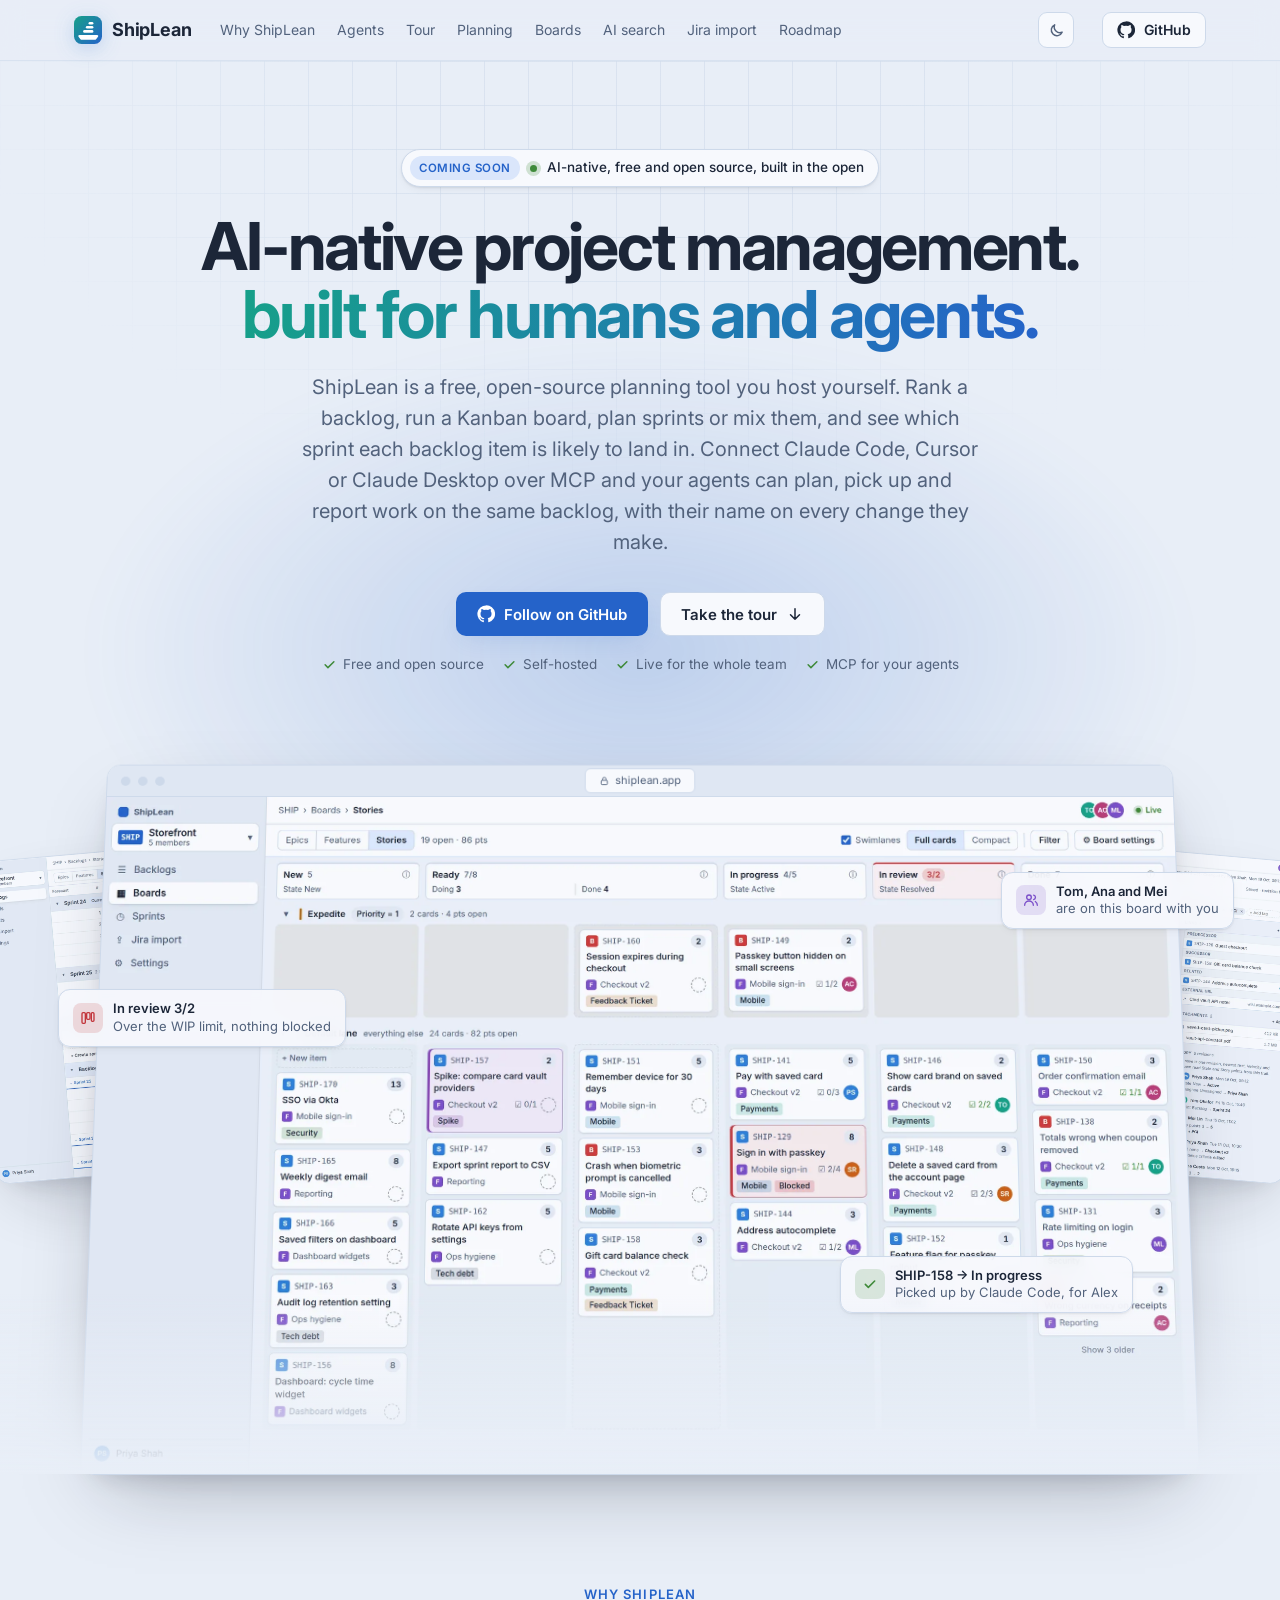
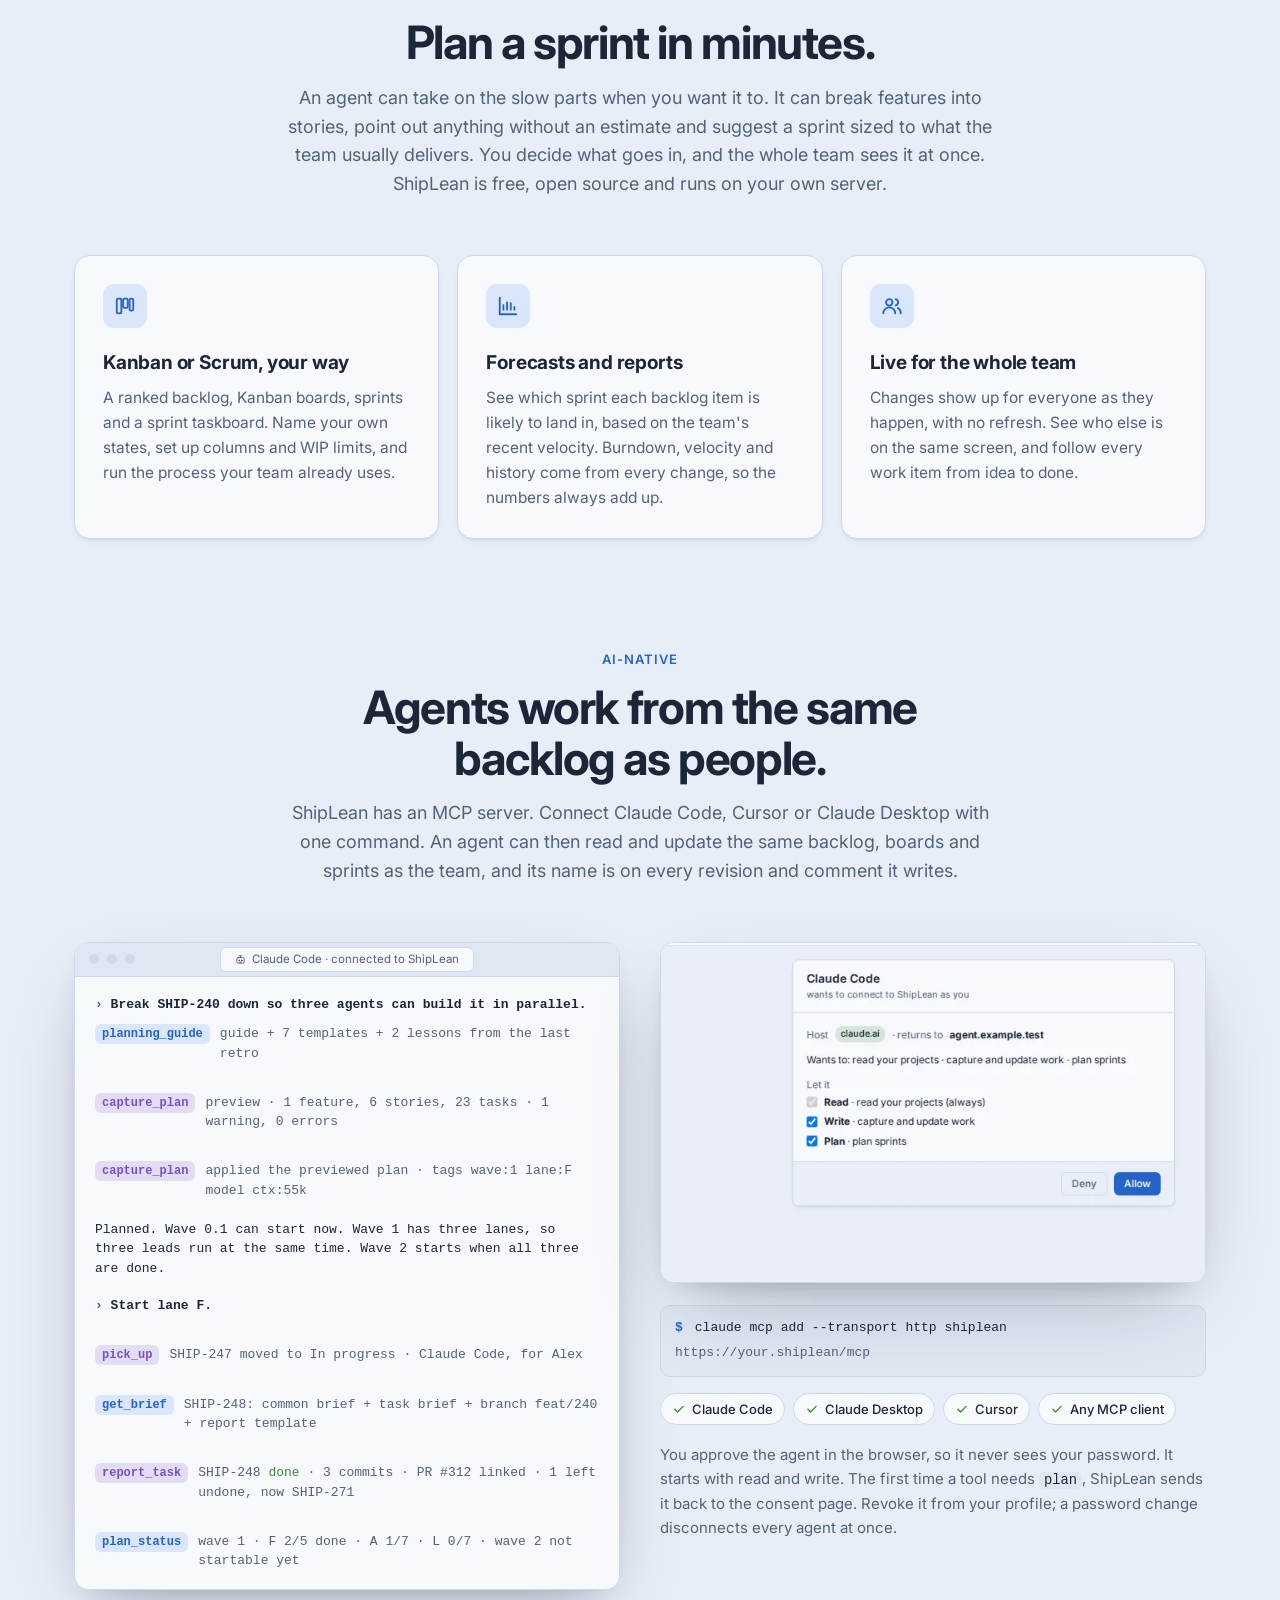
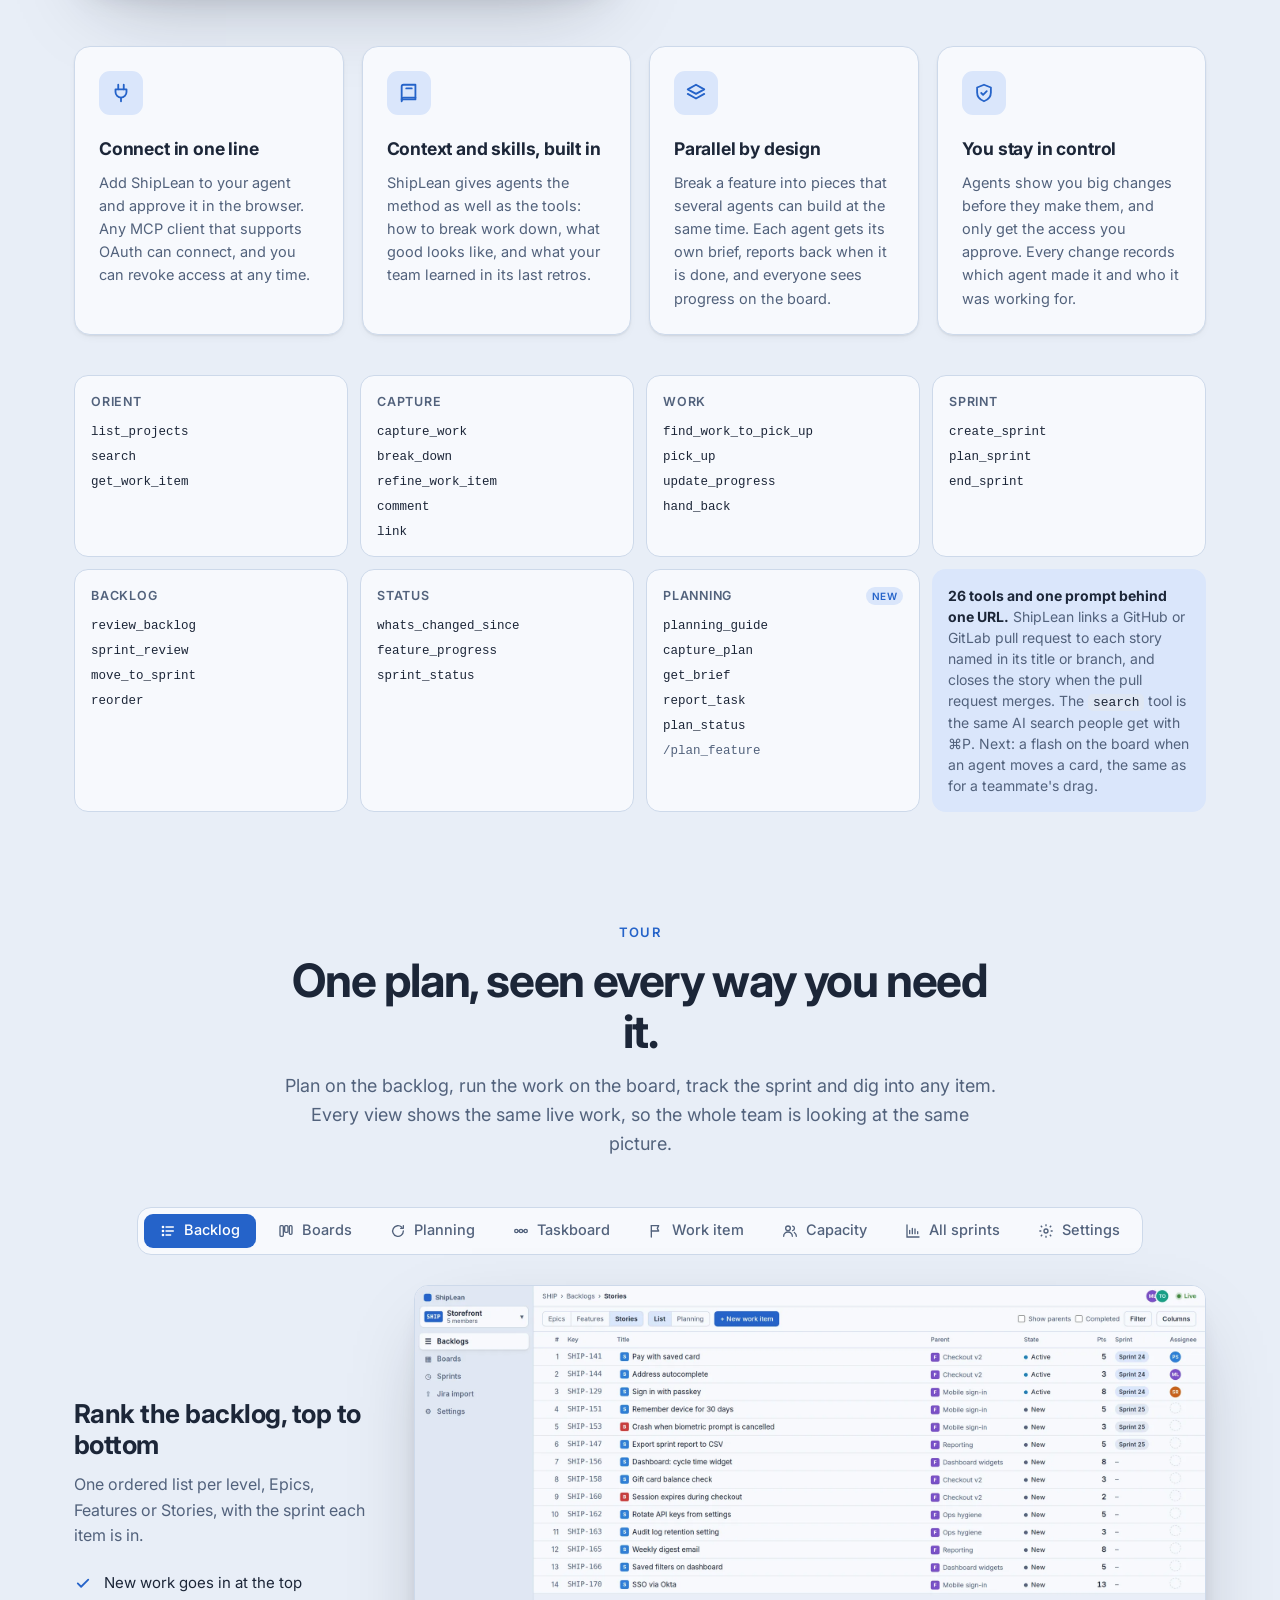
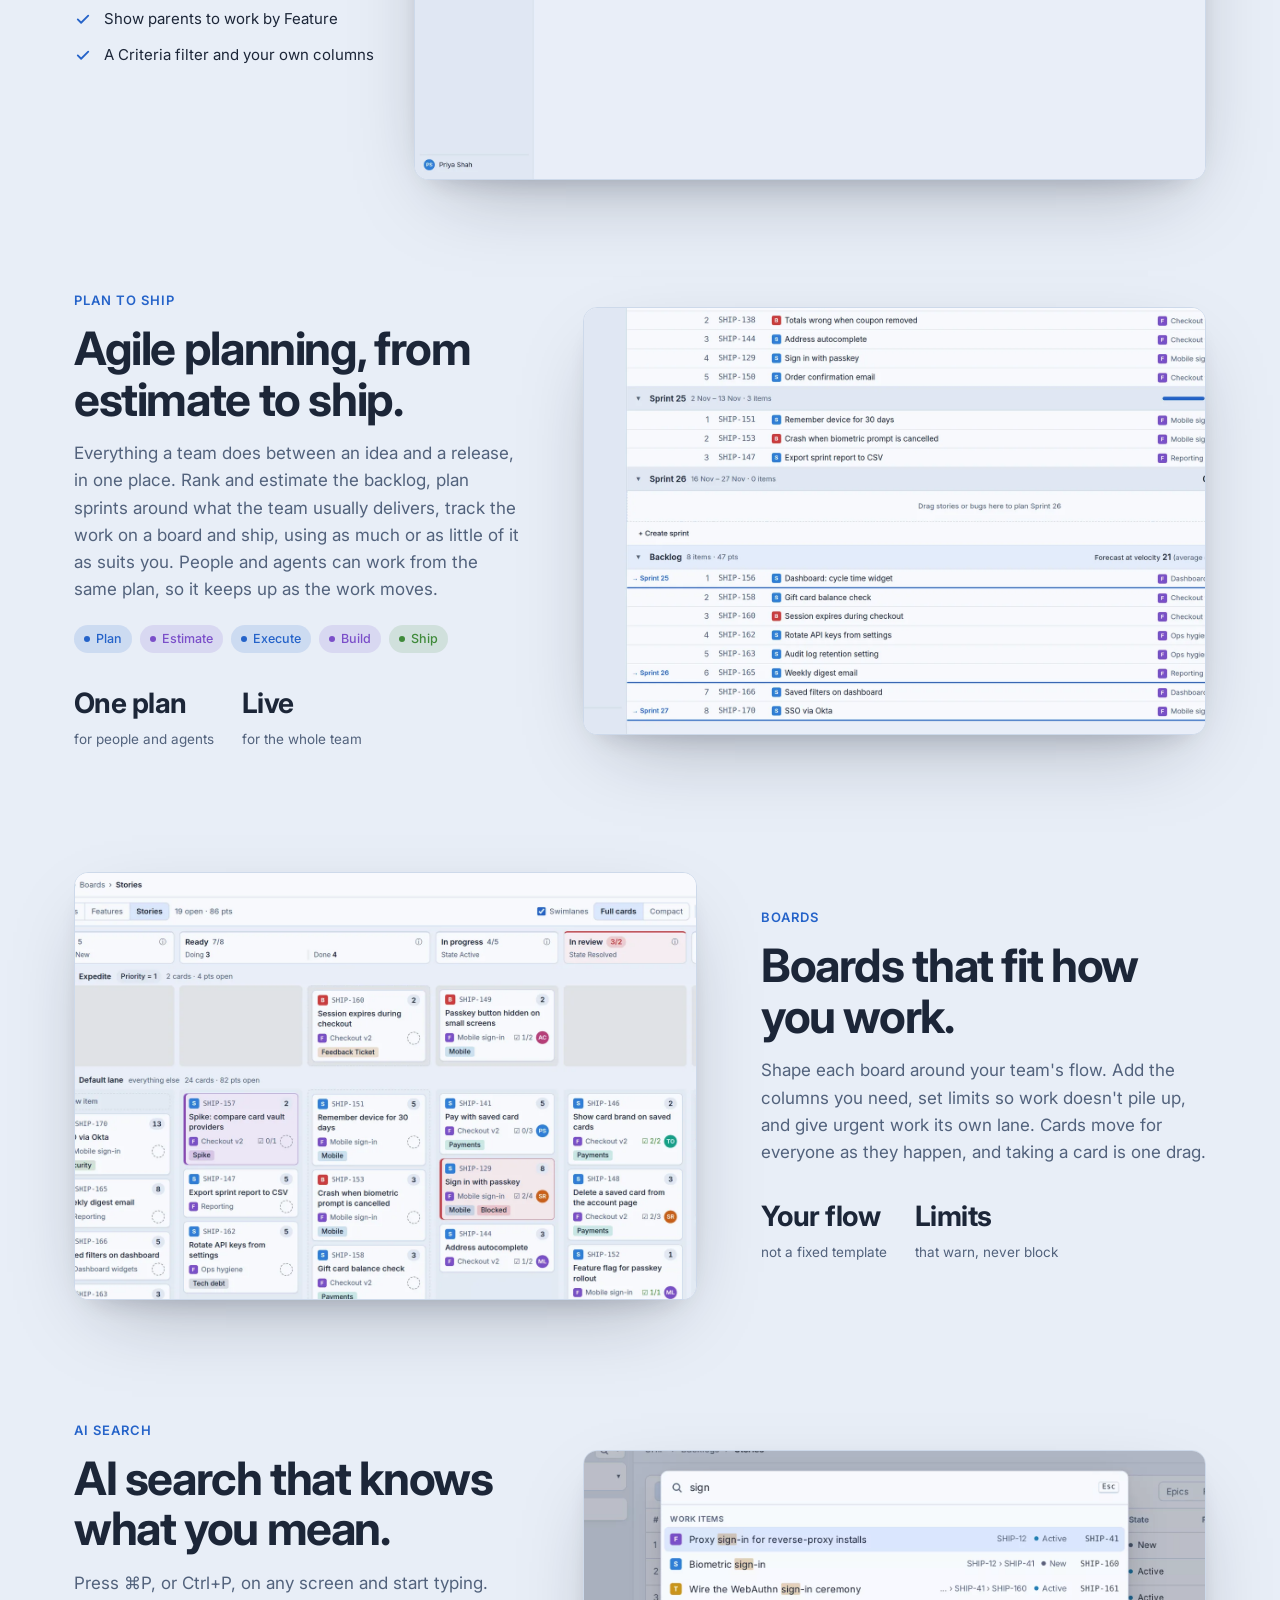
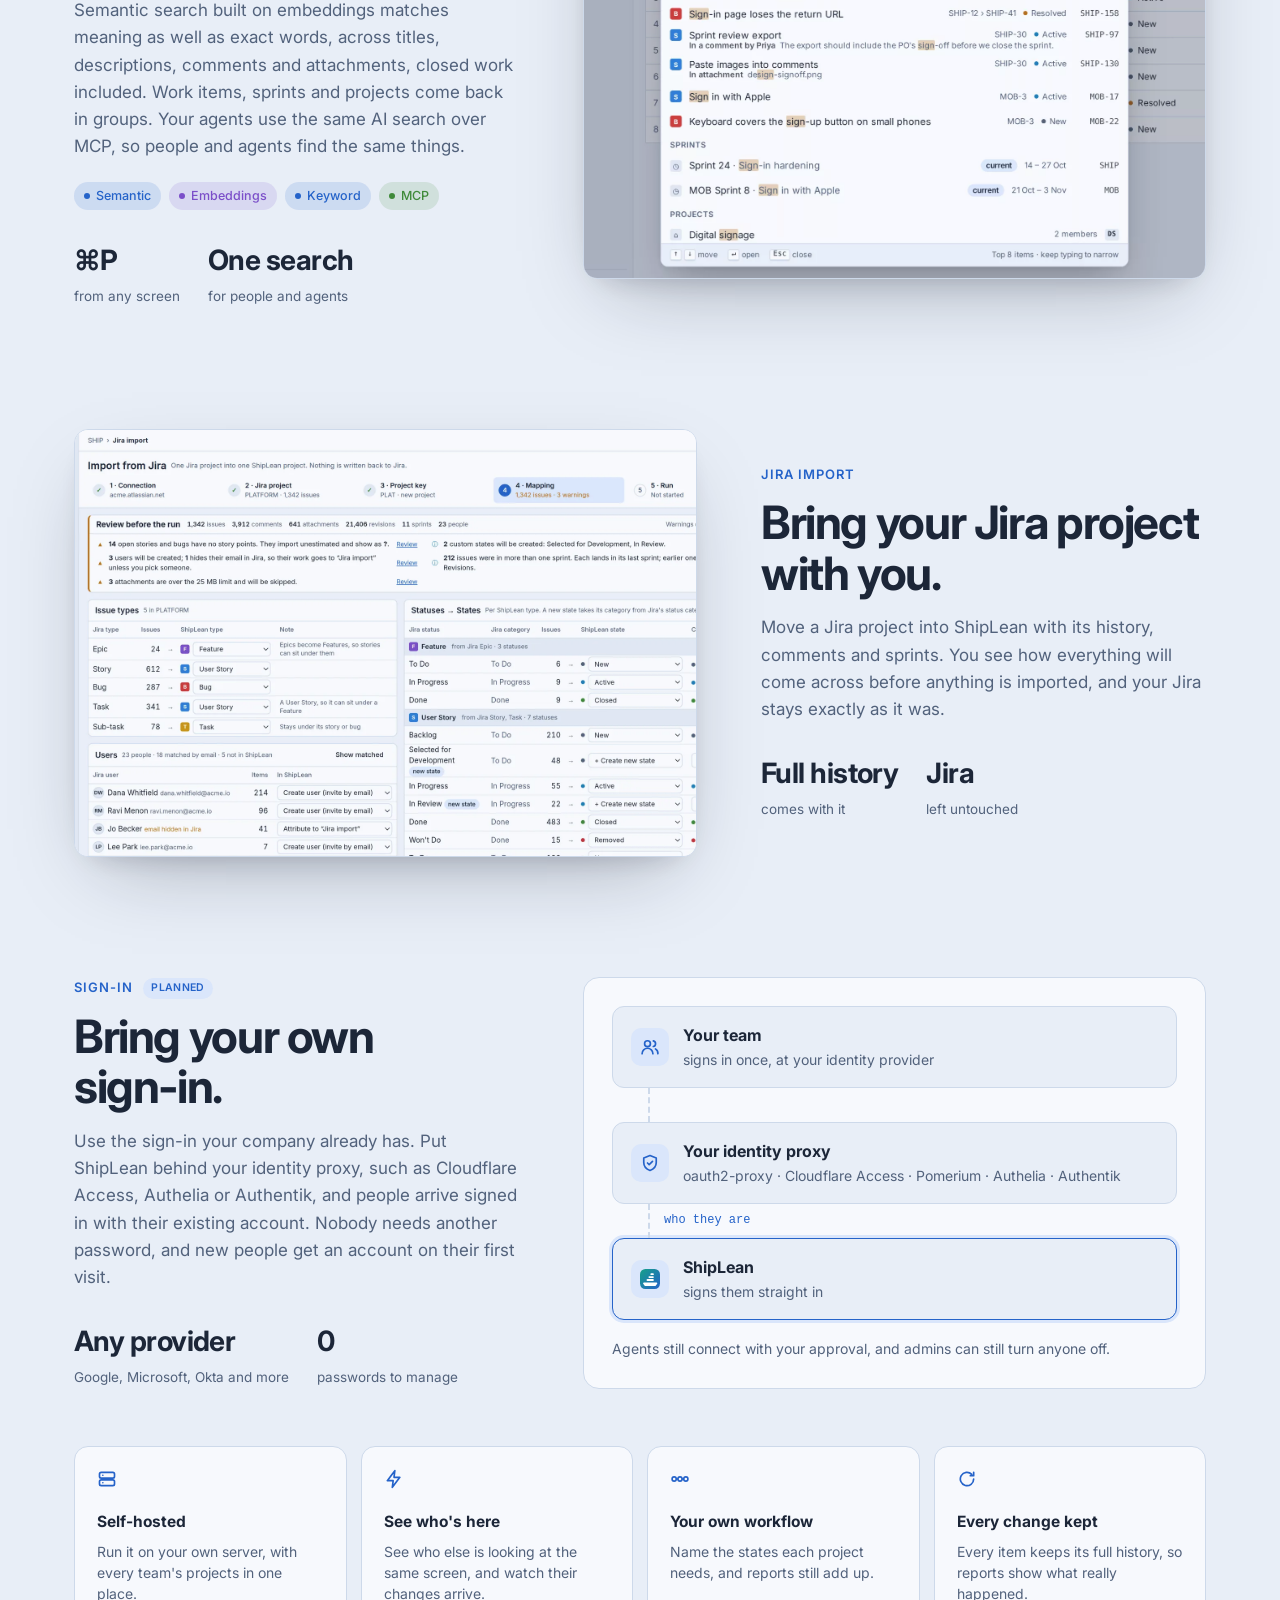
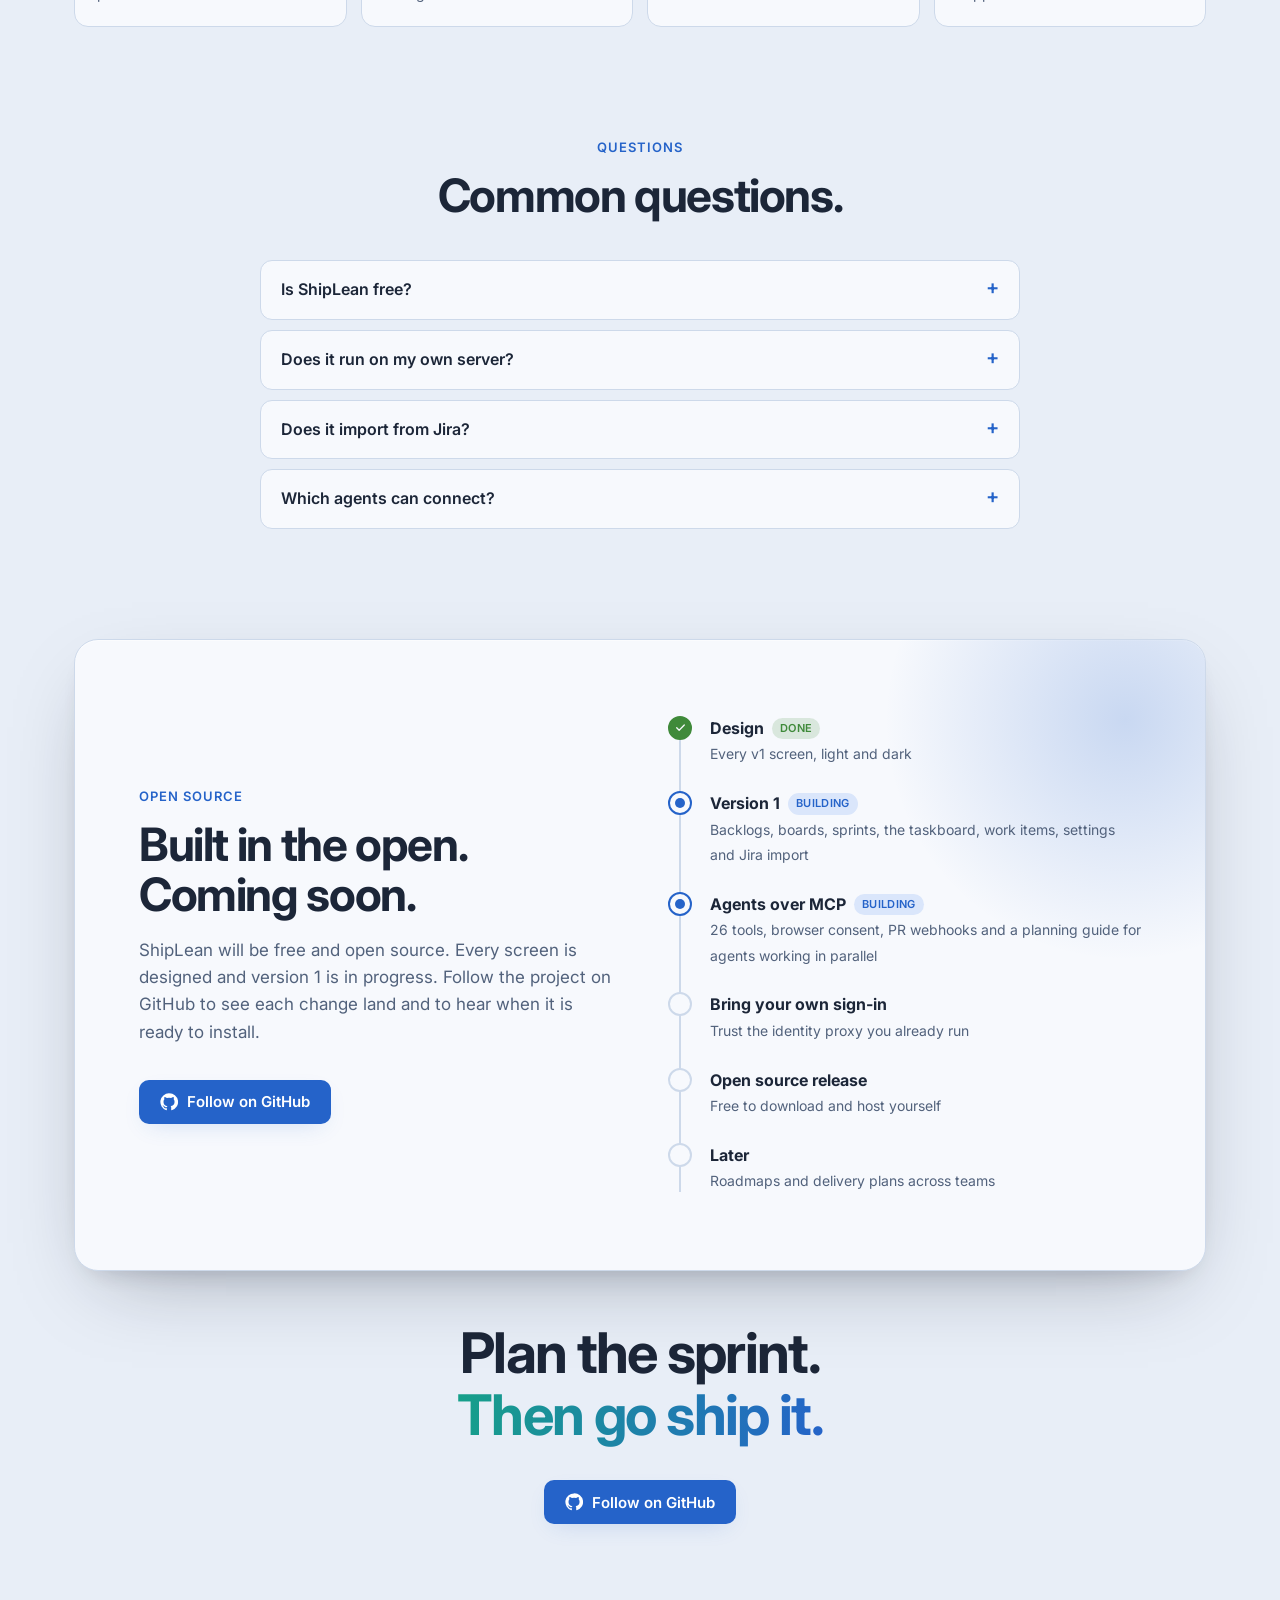
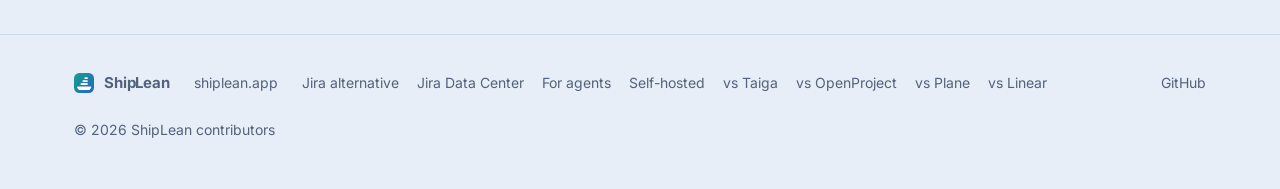
==== commit d3999291: "Site: AI search spotlight on the front page Adds an AI search section (semantic search on embeddings" ====
--- a/site/index.html
+++ b/site/index.html
@@ -65,9 +65,9 @@
       <a href="#tour">Tour</a>
       <a href="#planning">Planning</a>
       <a href="#board">Boards</a>
+      <a href="#search">AI search</a>
       <a href="#jira">Jira import</a>
       <a href="#roadmap">Roadmap</a>
-      <a href="https://docs.shiplean.app">Docs</a>
     </nav>
     <div class="nav-spacer"></div>
     <button class="icon-btn" id="themeBtn" type="button" aria-label="Switch light or dark theme">
@@ -224,7 +224,7 @@
         <div class="tool-group"><h4>Backlog</h4><ul><li>review_backlog</li><li>sprint_review</li><li>move_to_sprint</li><li>reorder</li></ul></div>
         <div class="tool-group"><h4>Status</h4><ul><li>whats_changed_since</li><li>feature_progress</li><li>sprint_status</li></ul></div>
         <div class="tool-group"><h4>Planning<span class="new">New</span></h4><ul><li>planning_guide</li><li>capture_plan</li><li>get_brief</li><li>report_task</li><li>plan_status</li><li class="prompt">/plan_feature</li></ul></div>
-        <p class="tools-note"><b>26 tools and one prompt behind one URL.</b> ShipLean links a GitHub or GitLab pull request to each story named in its title or branch, and closes the story when the pull request merges. Next: search that matches meaning as well as words across every project, and a flash on the board when an agent moves a card, the same as for a teammate's drag.</p>
+        <p class="tools-note"><b>26 tools and one prompt behind one URL.</b> ShipLean links a GitHub or GitLab pull request to each story named in its title or branch, and closes the story when the pull request merges. The <code>search</code> tool is the same AI search people get with ⌘P. Next: a flash on the board when an agent moves a card, the same as for a teammate's drag.</p>
       </div>
     </div>
   </section>
@@ -399,7 +399,29 @@
         </div>
       </div>
 
-      <div class="spot" id="jira">
+      <div class="spot" id="search">
+        <div class="copy">
+          <div class="eyebrow">AI search</div>
+          <h2>AI search that knows what you mean.</h2>
+          <p>Press ⌘P, or Ctrl+P, on any screen and start typing. Semantic search built on embeddings matches meaning as well as exact words, across titles, descriptions, comments and attachments, closed work included. Work items, sprints and projects come back in groups. Your agents use the same AI search over MCP, so people and agents find the same things.</p>
+          <div class="chips">
+            <span class="chip" style="--c:var(--color-accent)">Semantic</span>
+            <span class="chip" style="--c:var(--type-feature)">Embeddings</span>
+            <span class="chip" style="--c:var(--color-accent)">Keyword</span>
+            <span class="chip" style="--c:var(--color-ok)">MCP</span>
+          </div>
+          <div class="stat-row">
+            <div class="stat"><b>⌘P</b><span>from any screen</span></div>
+            <div class="stat"><b>One search</b><span>for people and agents</span></div>
+          </div>
+        </div>
+        <div class="frame crop search">
+          <img class="only-light" src="shots/search-light.webp" alt="Quick search over the Stories backlog: results for “sign” grouped into work items, sprints and projects, with matches found in a comment and in an attachment name" loading="lazy" width="2000" height="1117">
+          <img class="only-dark" src="shots/search-dark.webp" alt="Quick search results, dark" loading="lazy" width="2000" height="1117">
+        </div>
+      </div>
+
+      <div class="spot flip" id="jira">
         <div class="copy">
           <div class="eyebrow">Jira import</div>
           <h2>Bring your Jira project with you.</h2>
@@ -415,7 +437,7 @@
         </div>
       </div>
 
-      <div class="spot flip" id="sign-in">
+      <div class="spot" id="sign-in">
         <div class="copy">
           <div class="eyebrow">Sign-in <span class="soon">Planned</span></div>
           <h2>Bring your own sign&#8209;in.</h2>
@@ -489,7 +511,6 @@
     <a class="brand" href="#top" style="font-size:15px"><svg class="mark mark-sm" viewBox="0 0 26 26" aria-hidden="true"><use href="#i-mark"/></svg>ShipLean</a>
     <span>shiplean.app</span>
     <div class="foot-links">
-      <a href="https://docs.shiplean.app">Docs</a>
       <a href="/jira-alternative">Jira alternative</a>
       <a href="/jira-data-center">Jira Data Center</a>
       <a href="/mcp">For agents</a>
--- a/site/site.css
+++ b/site/site.css
@@ -384,6 +384,7 @@
   /* Crops for the spotlights */
   .crop.plan img { transform: scale(1.25); transform-origin: 30% 100%; }
   .crop.board img { transform: scale(1.35); transform-origin: 60% 0%; }
+  .crop.search img { transform: scale(1.1); transform-origin: 50% 40%; }
   .crop.jira img { object-position: left top; transform: scale(1.19); transform-origin: 100% 0%; }
   .crop.end img { transform: scale(1.75); transform-origin: 50% 50%; }
 
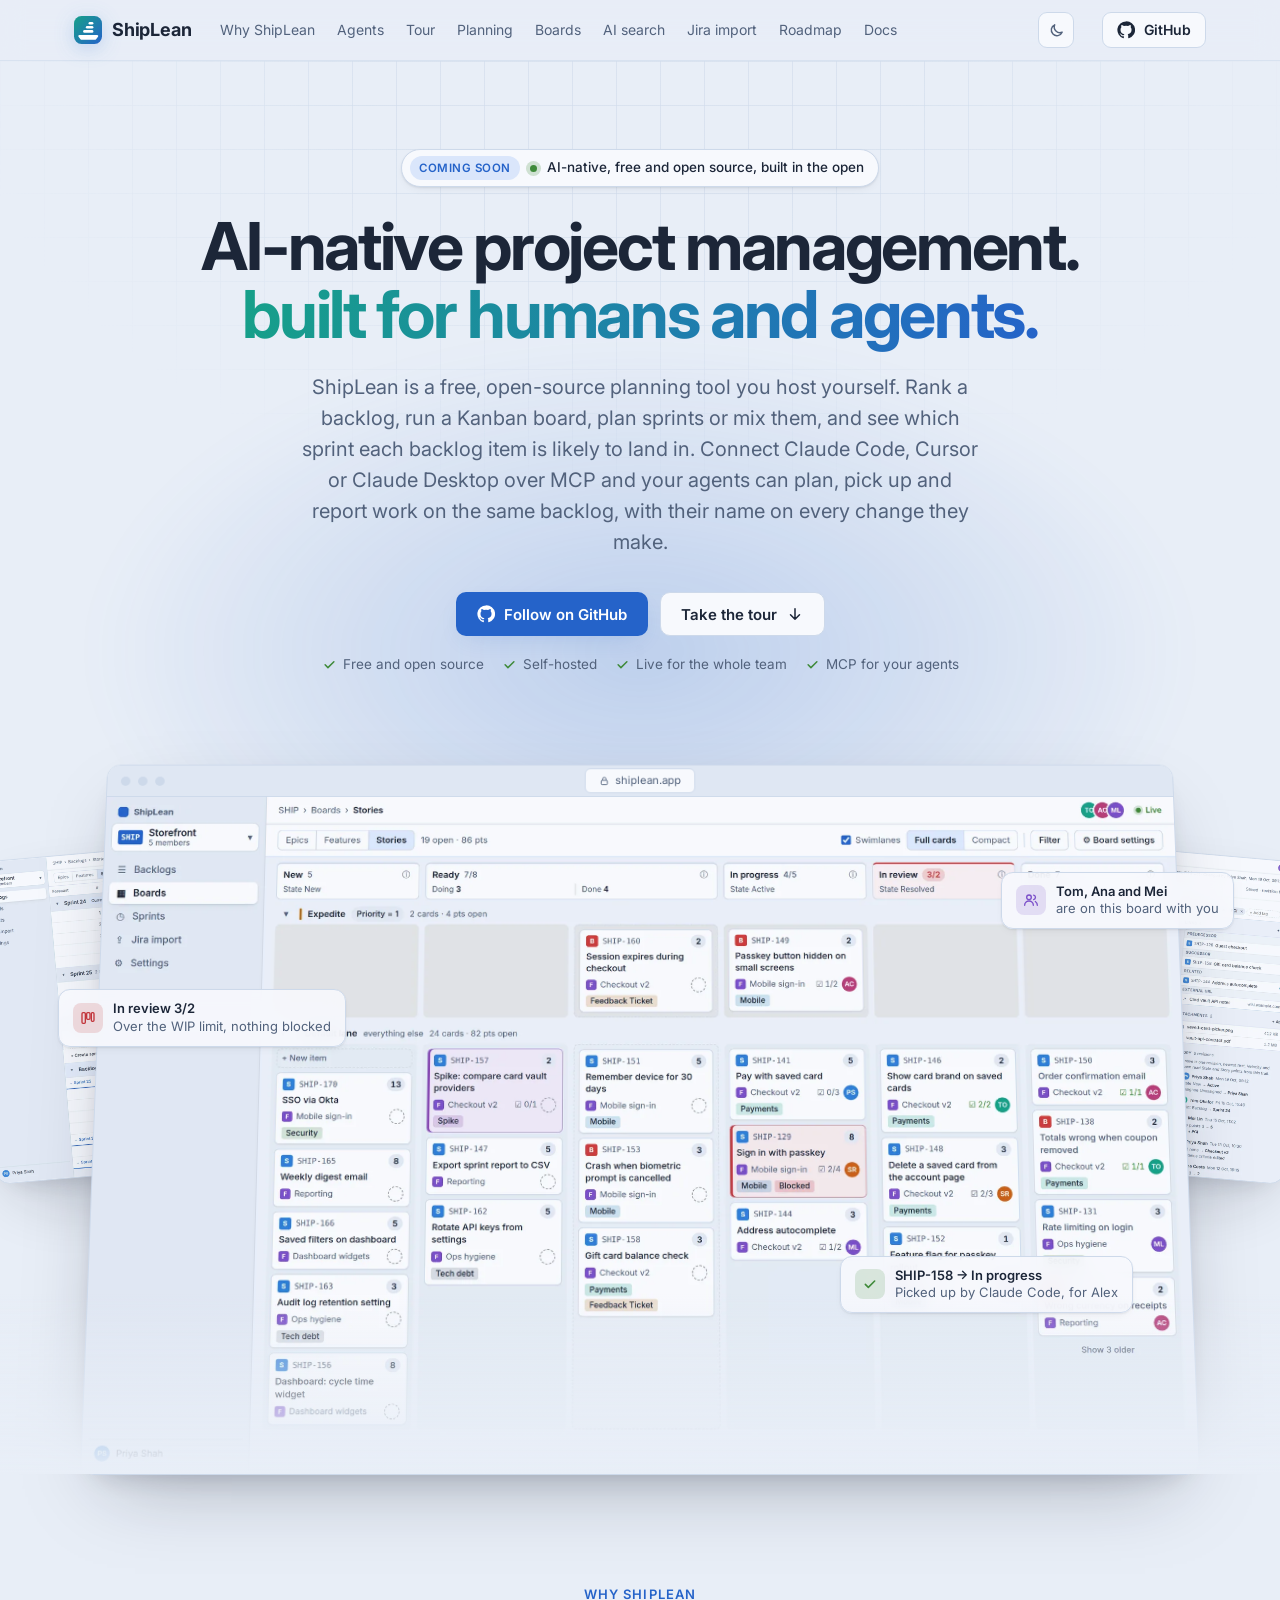
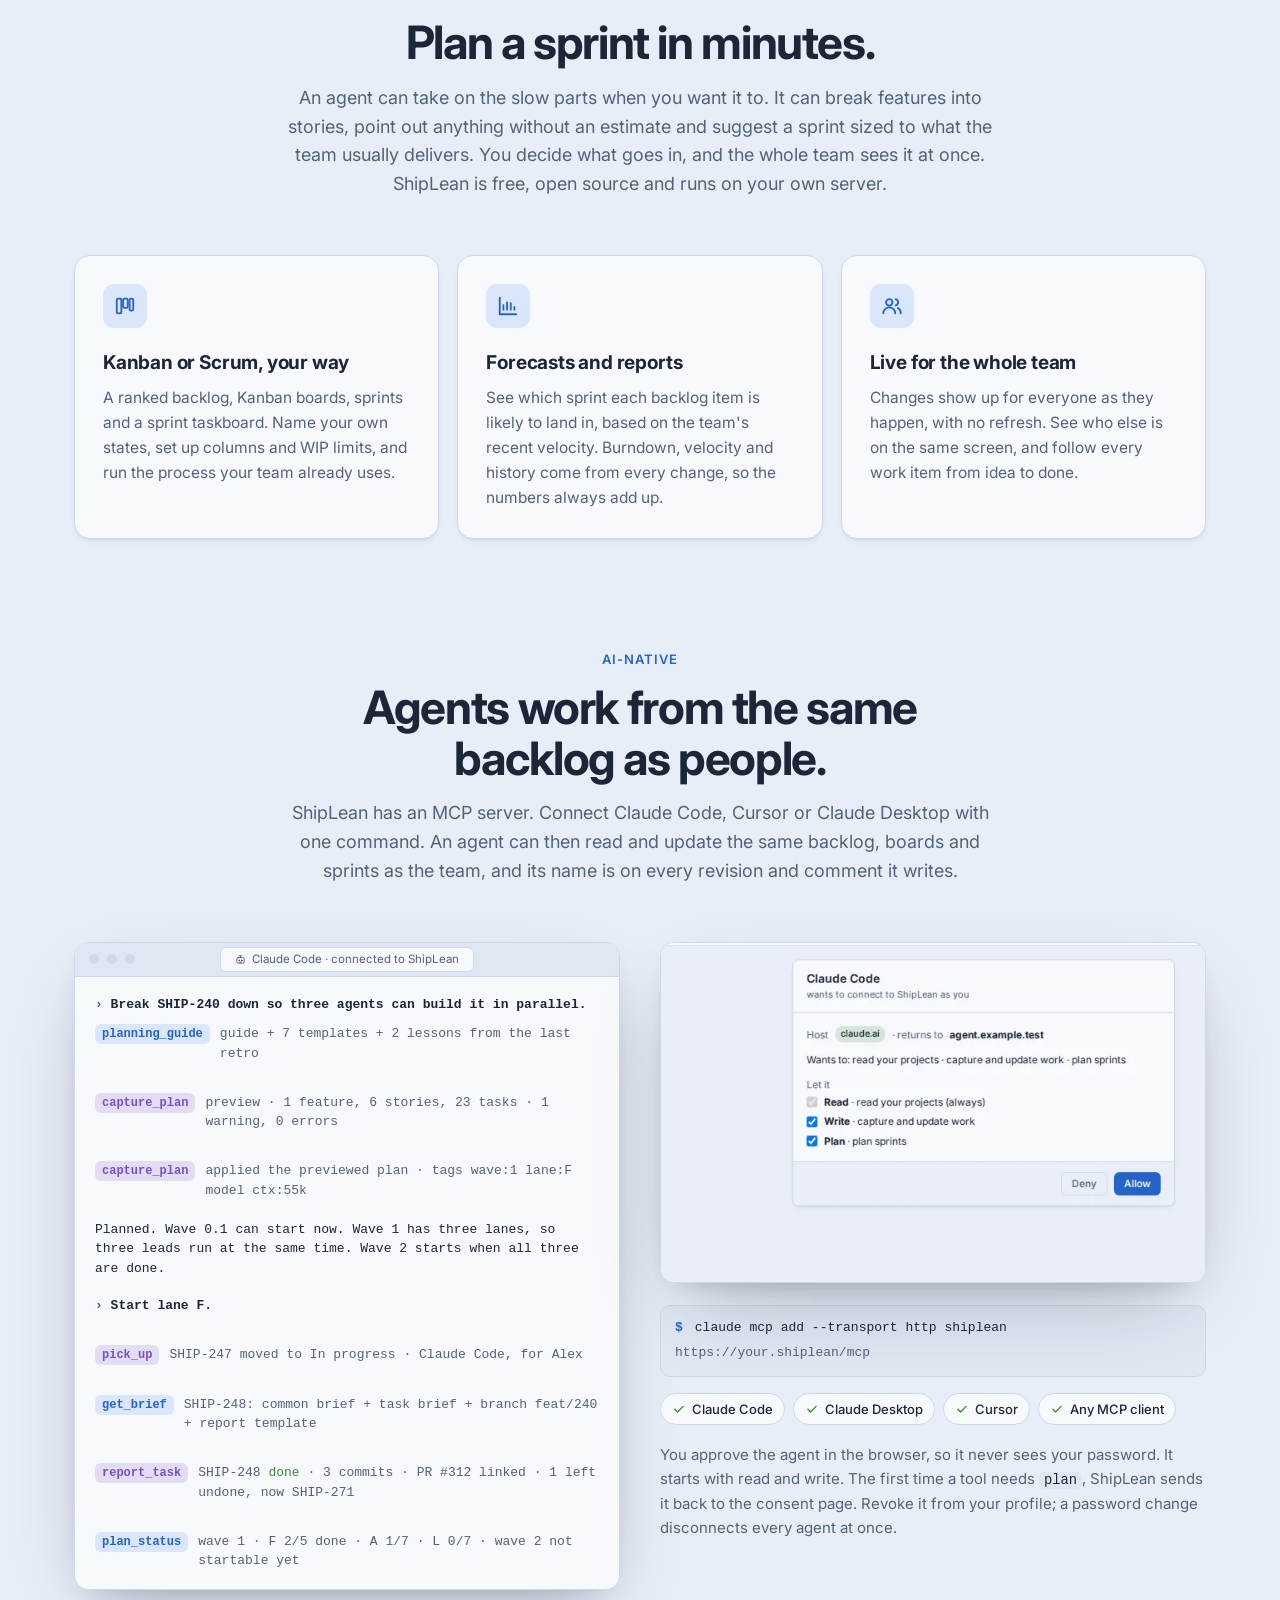
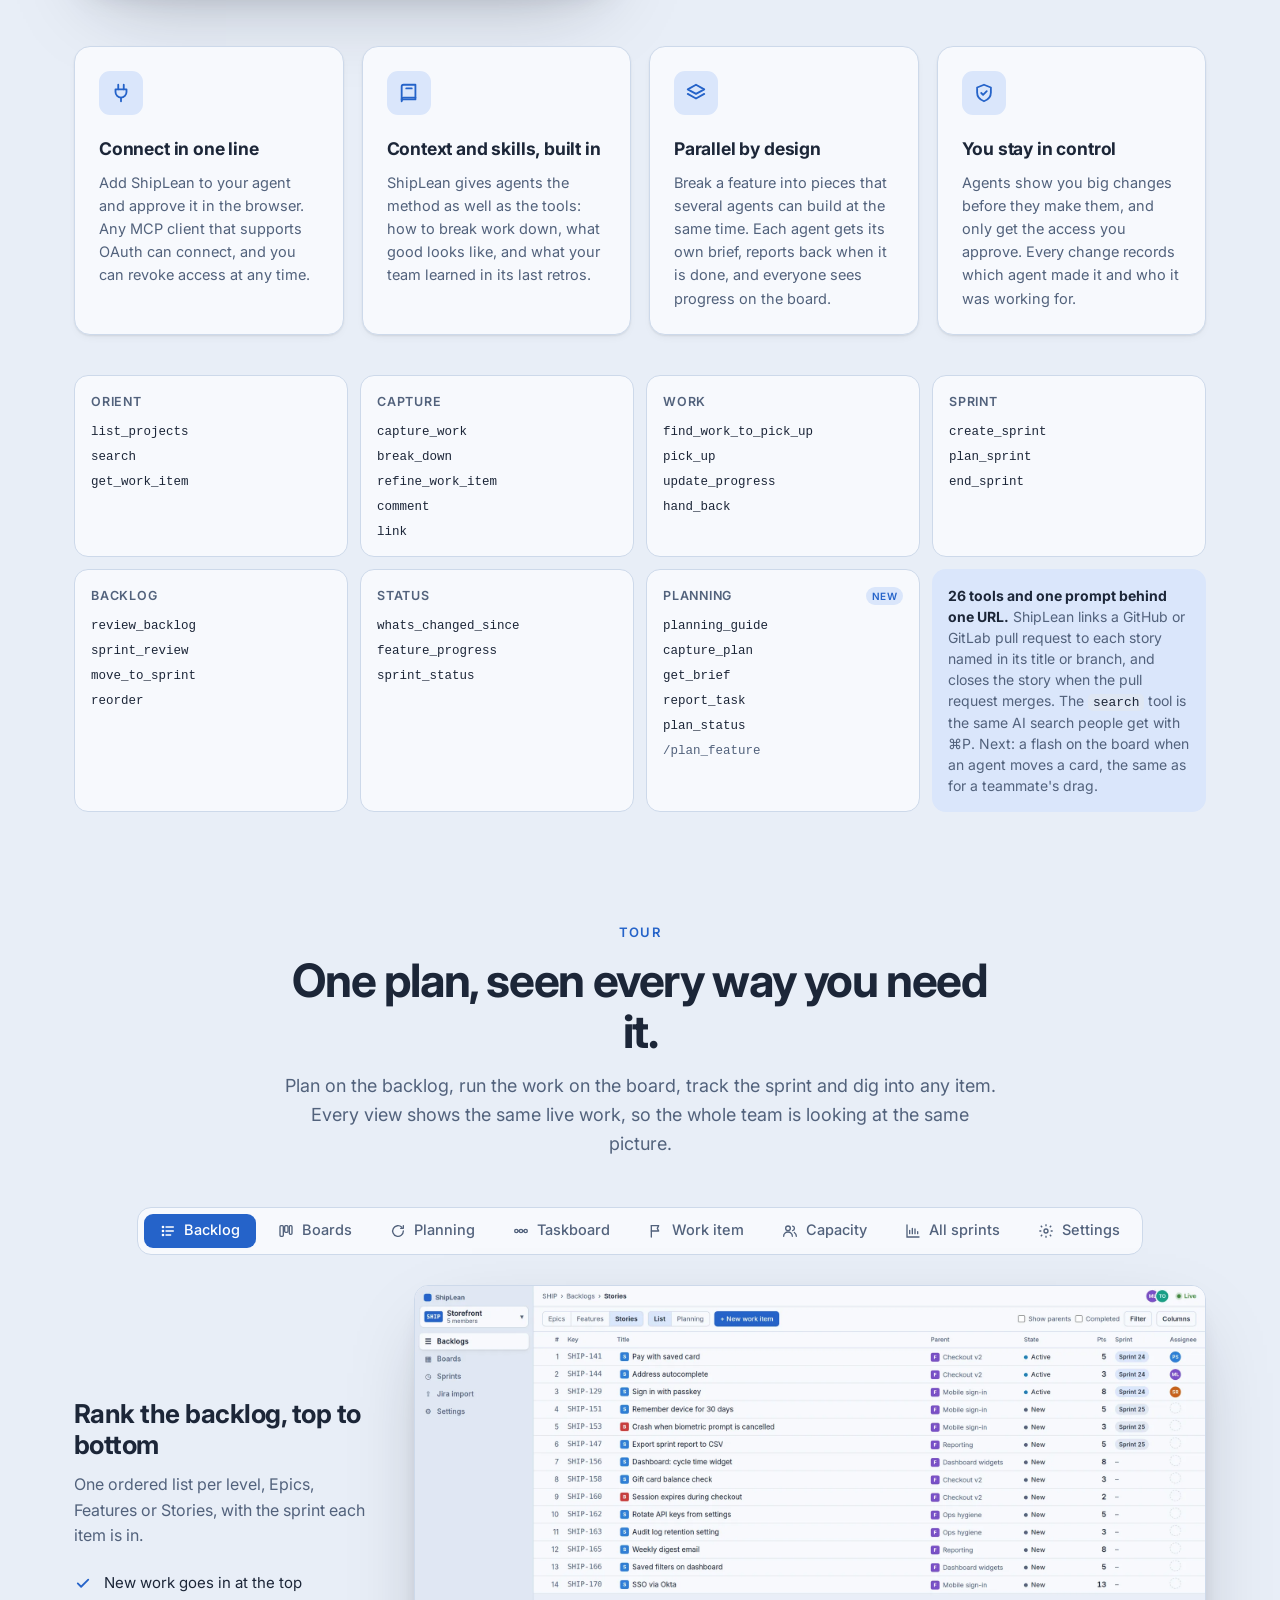
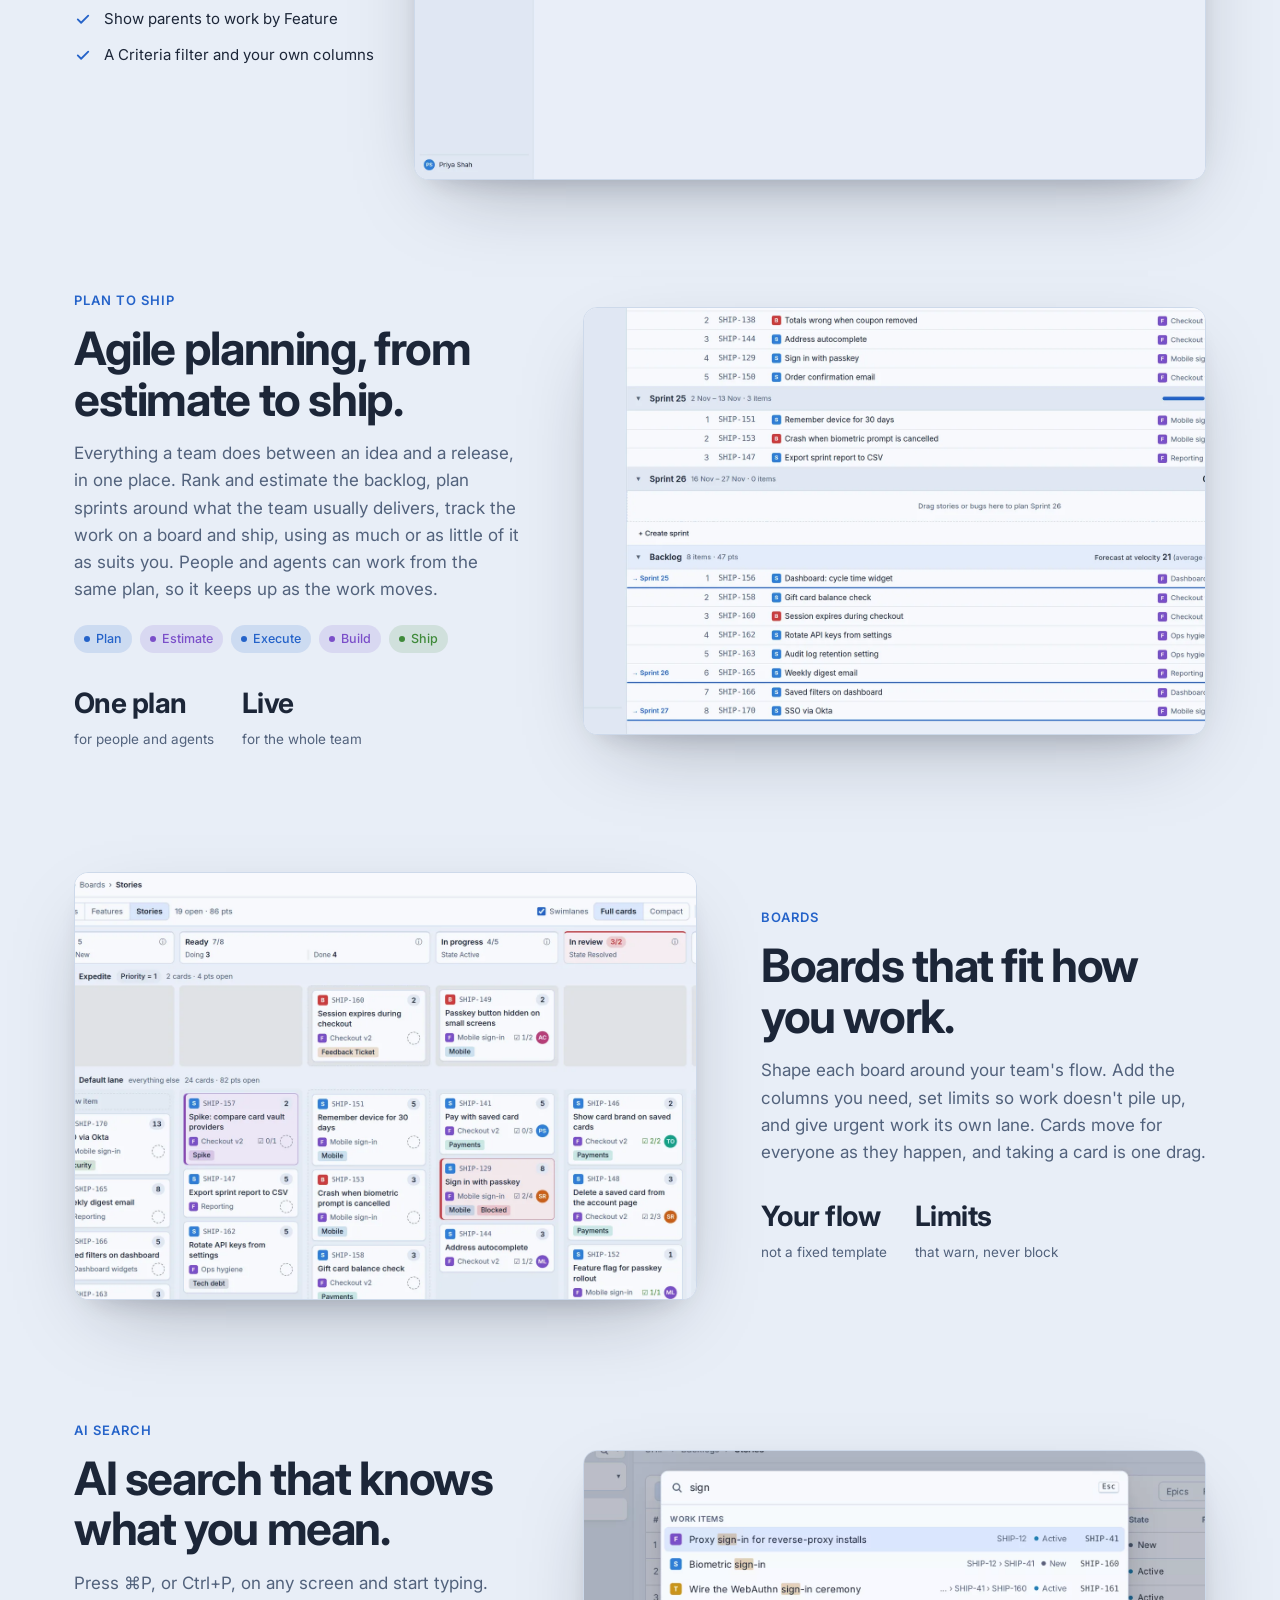
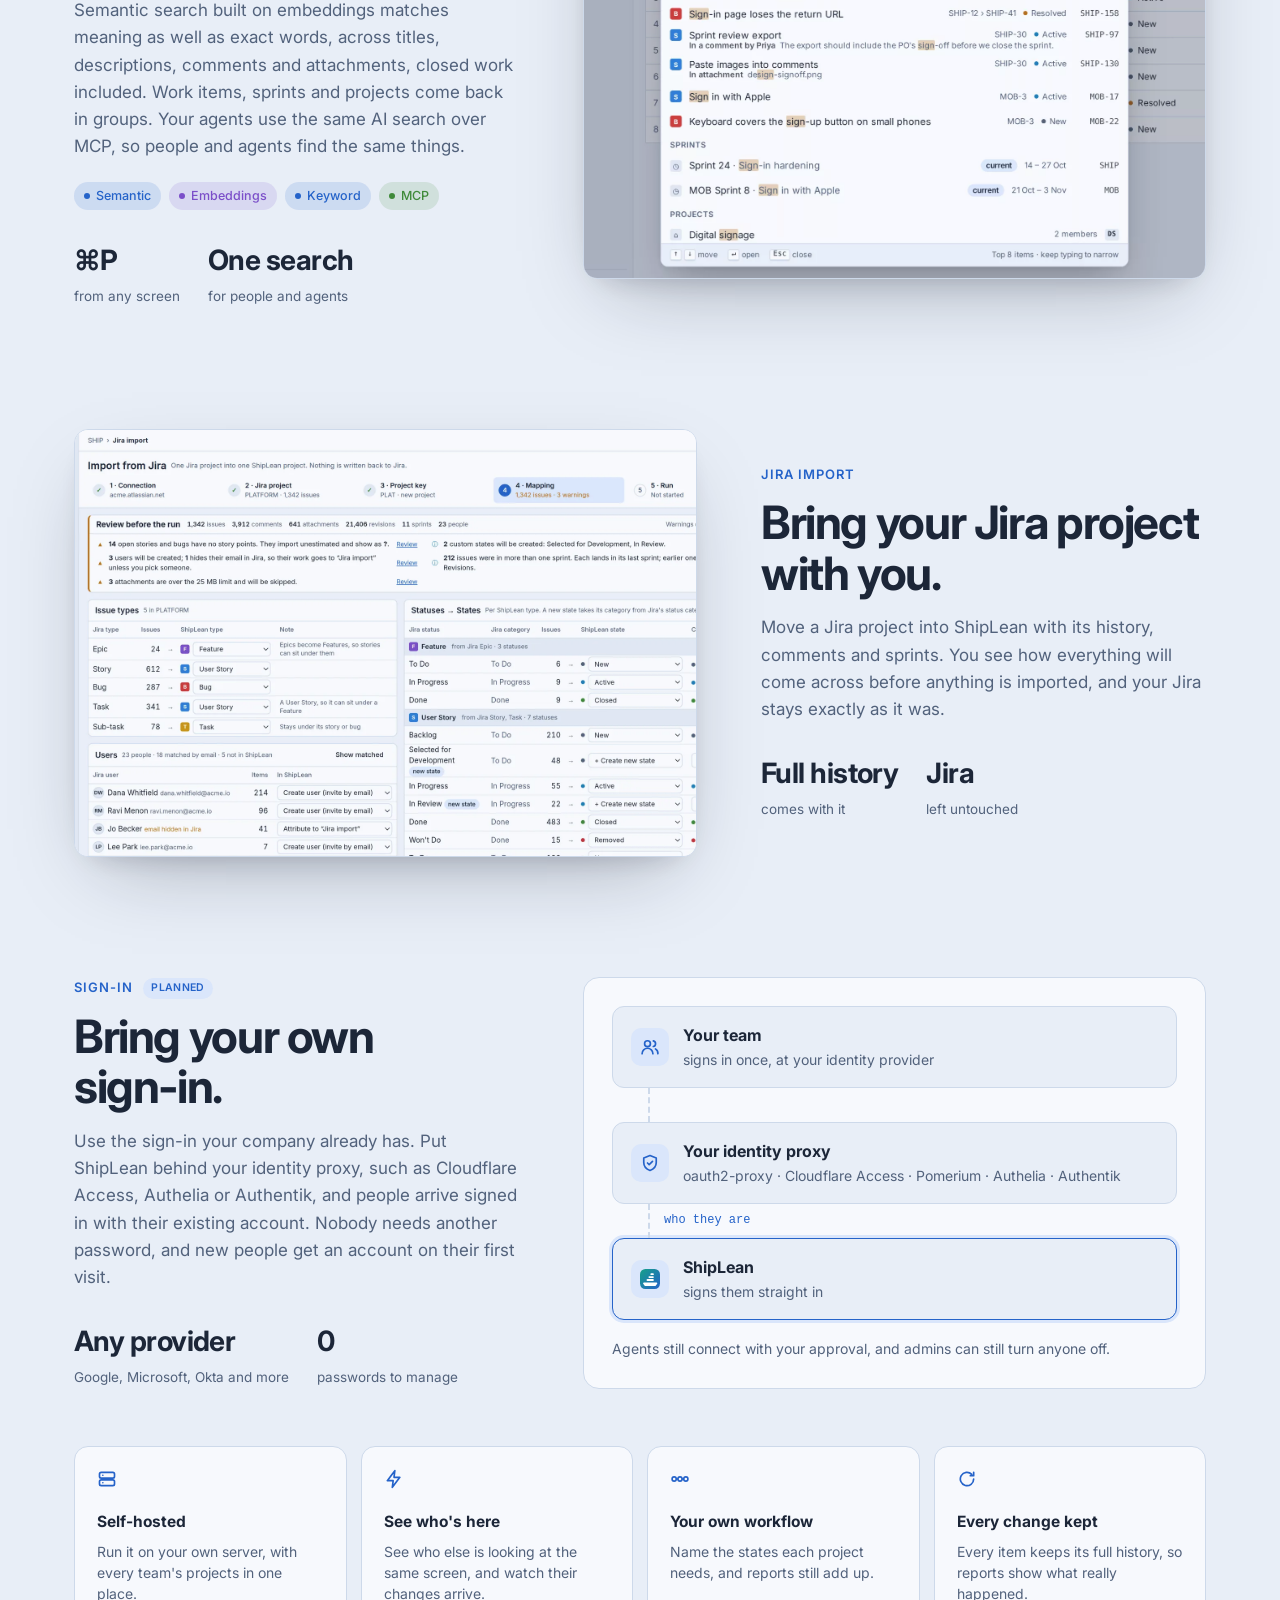
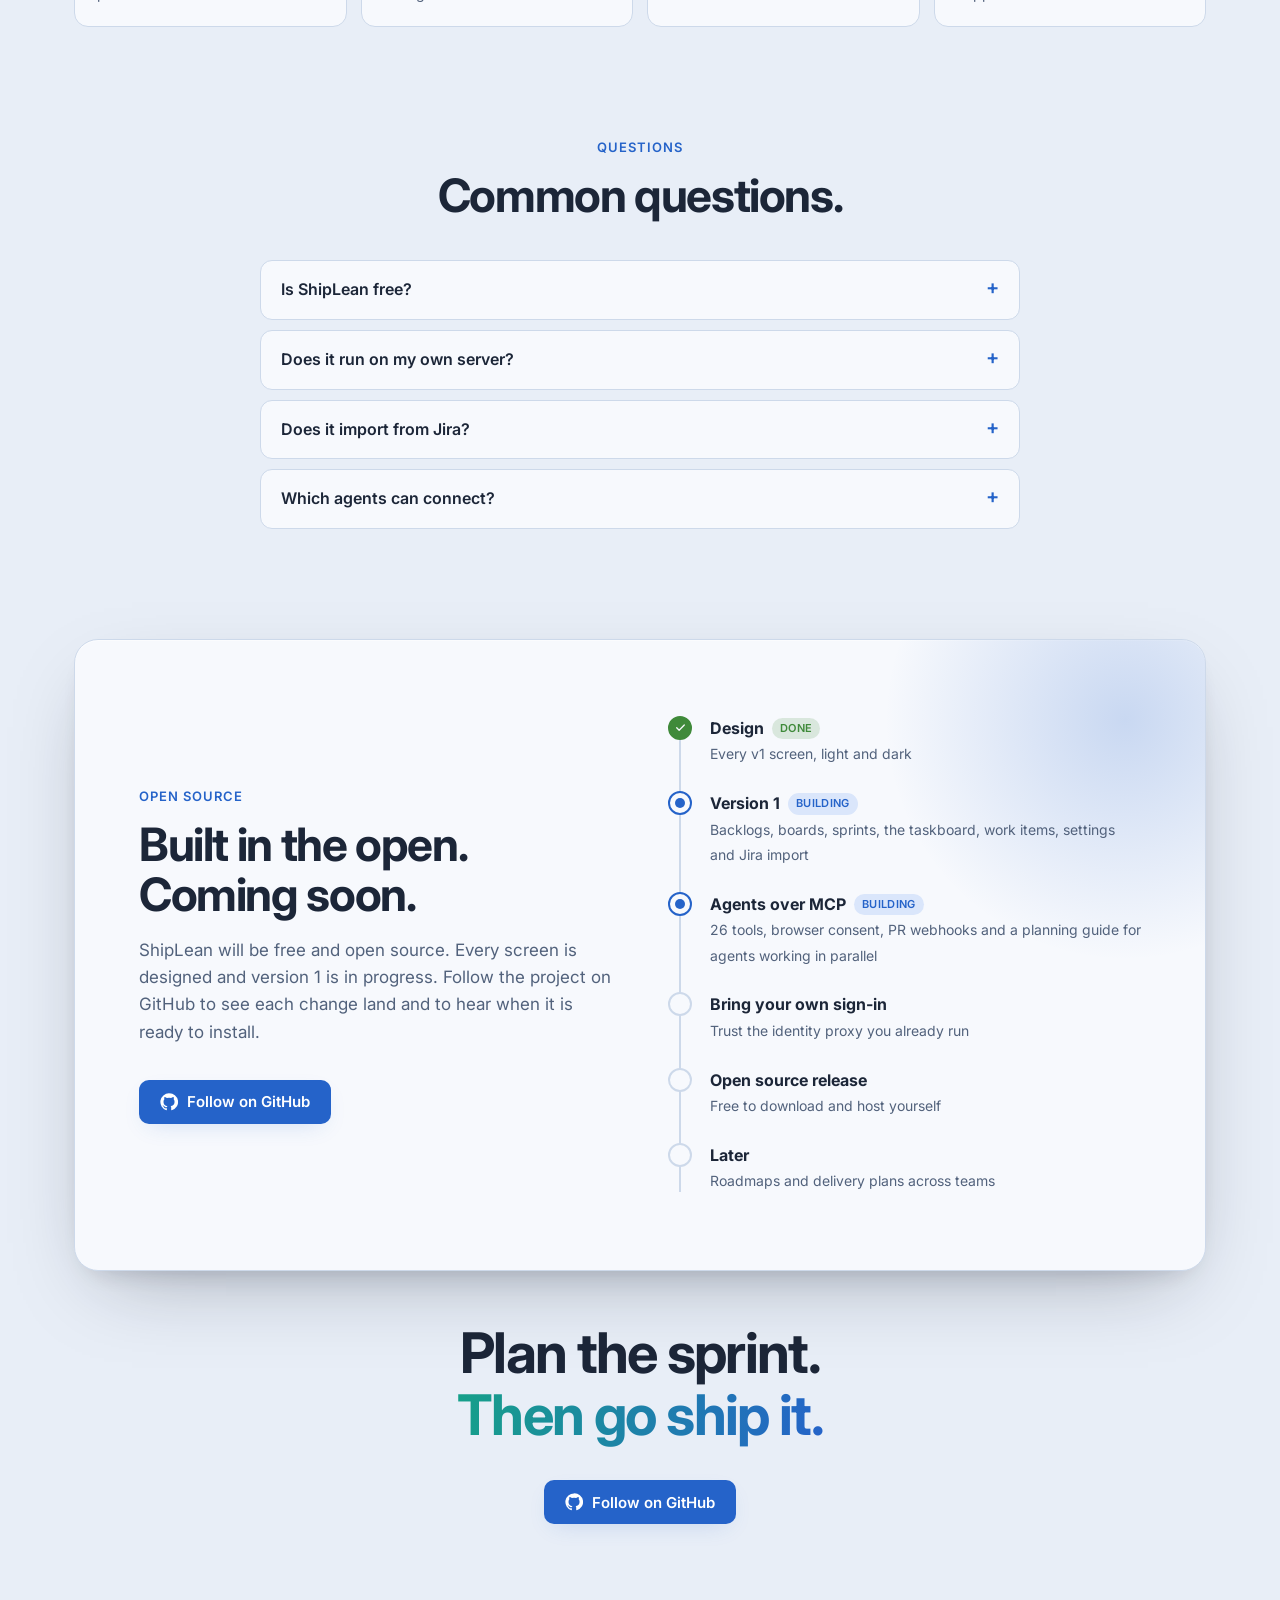
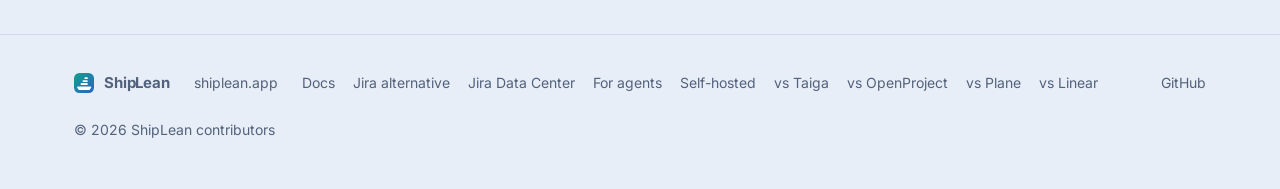
==== commit 9cfbb578: "SHIP-129 SHIP-131: Link documentation from home navigation and footer (#2) * SHIP-131 Add Docs links" ====
--- a/site/index.html
+++ b/site/index.html
@@ -68,6 +68,7 @@
       <a href="#search">AI search</a>
       <a href="#jira">Jira import</a>
       <a href="#roadmap">Roadmap</a>
+      <a href="https://docs.shiplean.app">Docs</a>
     </nav>
     <div class="nav-spacer"></div>
     <button class="icon-btn" id="themeBtn" type="button" aria-label="Switch light or dark theme">
@@ -511,6 +512,7 @@
     <a class="brand" href="#top" style="font-size:15px"><svg class="mark mark-sm" viewBox="0 0 26 26" aria-hidden="true"><use href="#i-mark"/></svg>ShipLean</a>
     <span>shiplean.app</span>
     <div class="foot-links">
+      <a href="https://docs.shiplean.app">Docs</a>
       <a href="/jira-alternative">Jira alternative</a>
       <a href="/jira-data-center">Jira Data Center</a>
       <a href="/mcp">For agents</a>
--- a/site/site.css
+++ b/site/site.css
@@ -63,8 +63,8 @@
   .mark { --mark-fg: #fff; }
   :root[data-theme="dark"] .mark { --mark-fg: #06192a; }
   @media (prefers-color-scheme: dark) { :root:not([data-theme="light"]) .mark { --mark-fg: #06192a; } }
-  .nav-links { display: flex; gap: 22px; font-size: 14px; color: var(--color-muted); }
-  .nav-links a { text-decoration: none; }
+  .nav-links { display: flex; flex-wrap: wrap; gap: 4px 22px; font-size: 14px; color: var(--color-muted); }
+  .nav-links a { text-decoration: none; white-space: nowrap; }
   .nav-links a:hover { color: var(--color-text); }
   .nav-spacer { flex: 1; }
   .icon-btn {
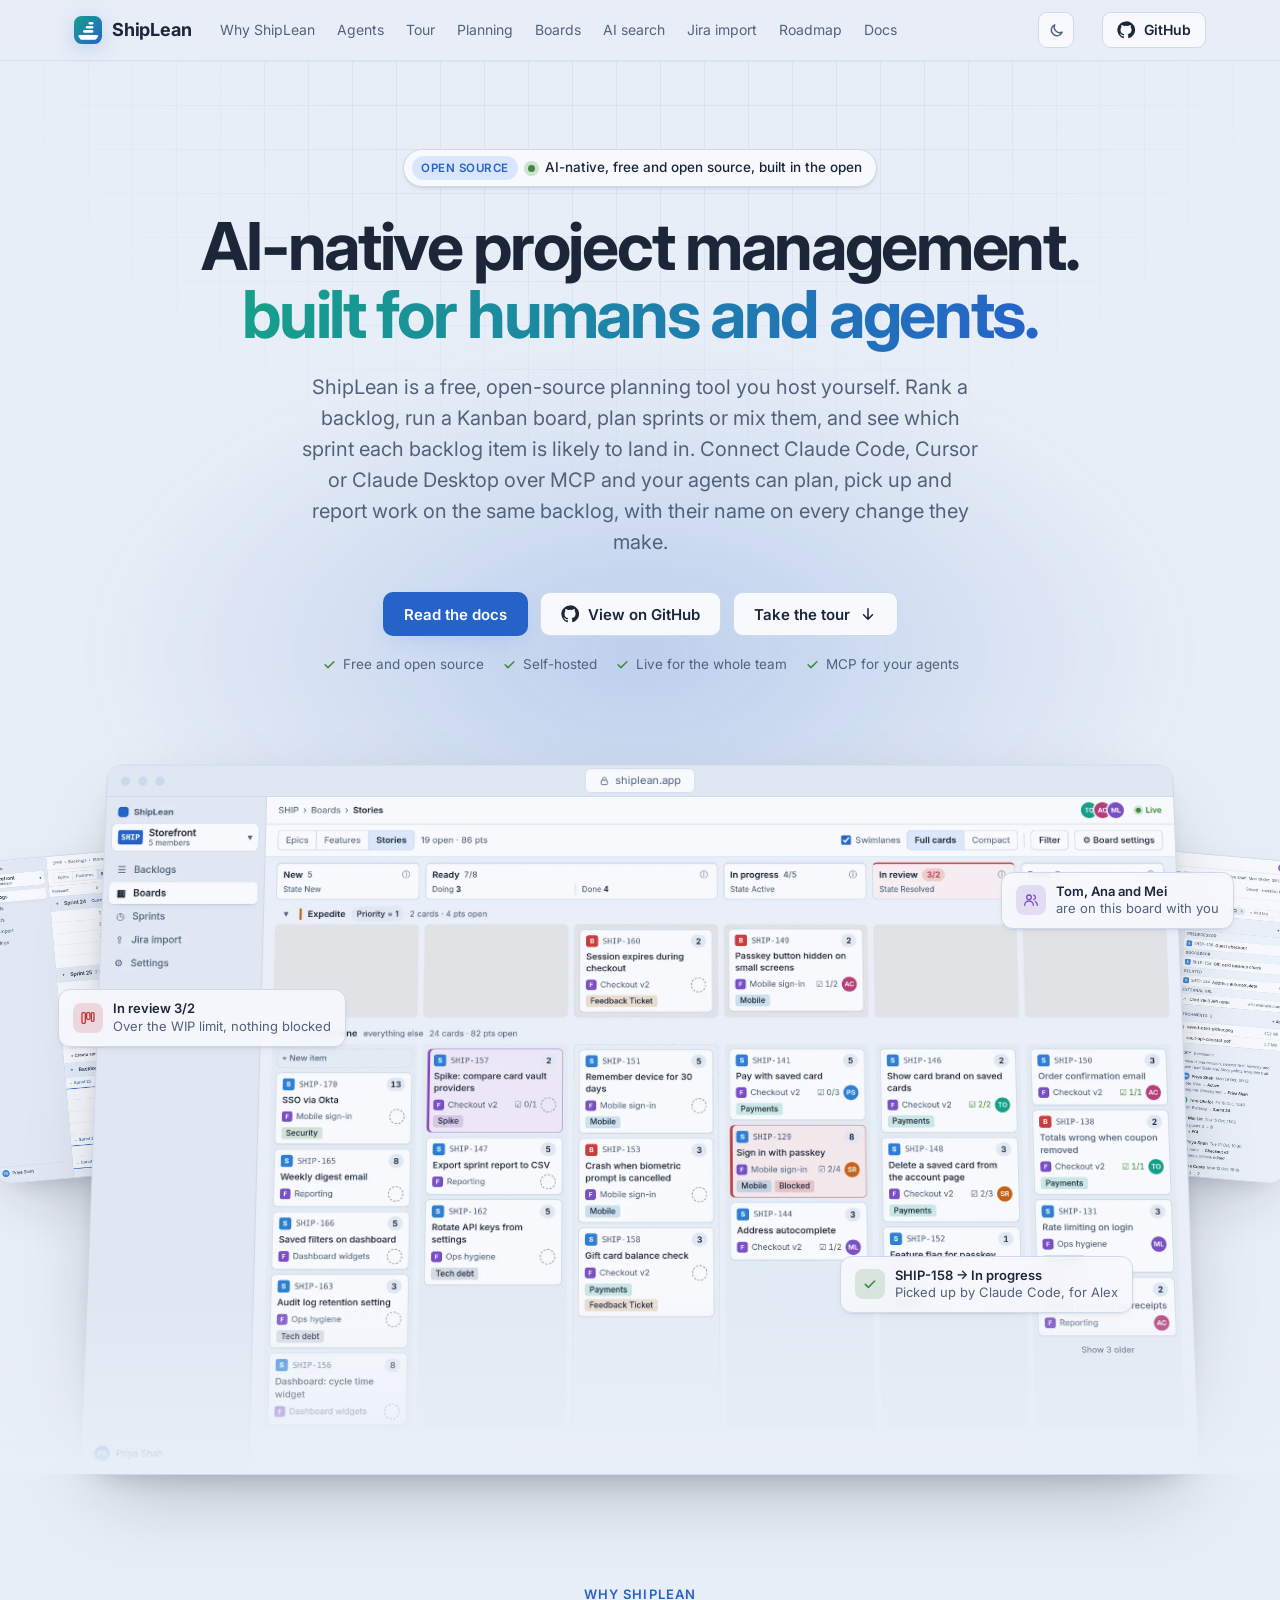
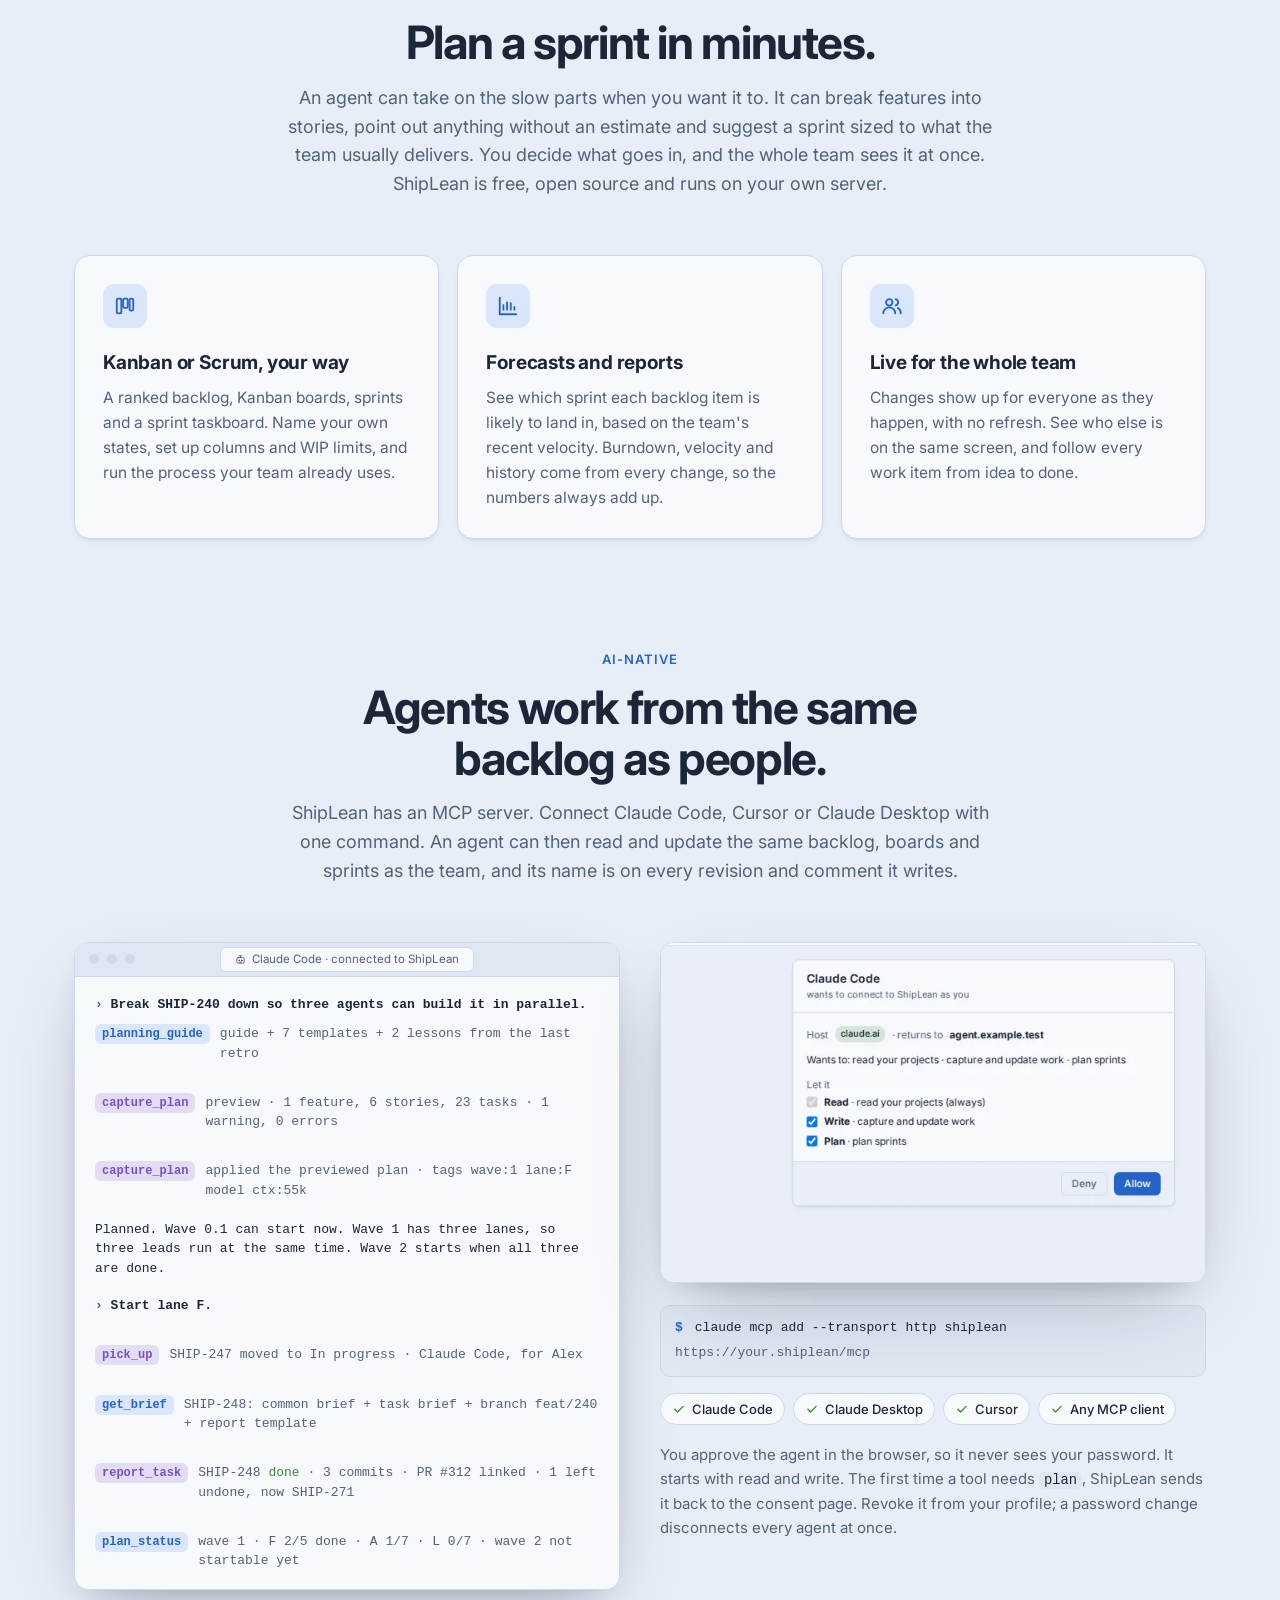
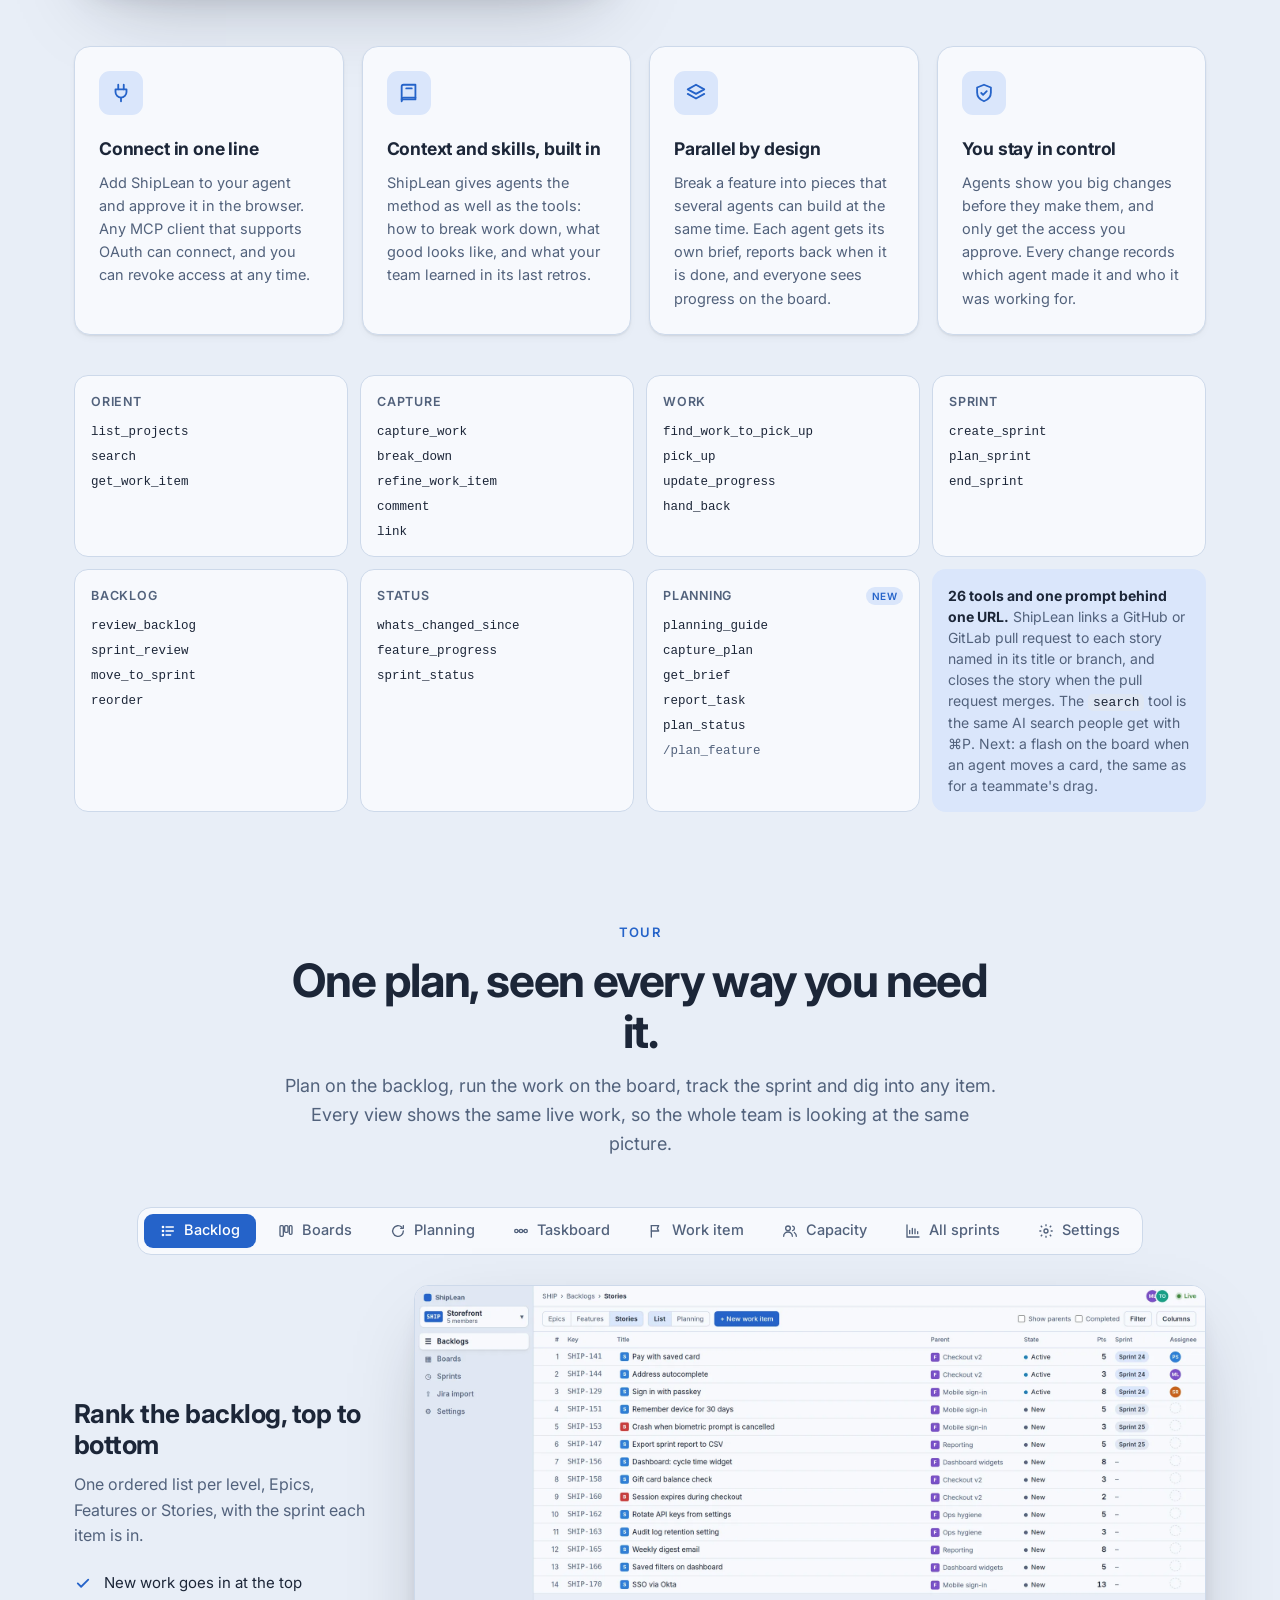
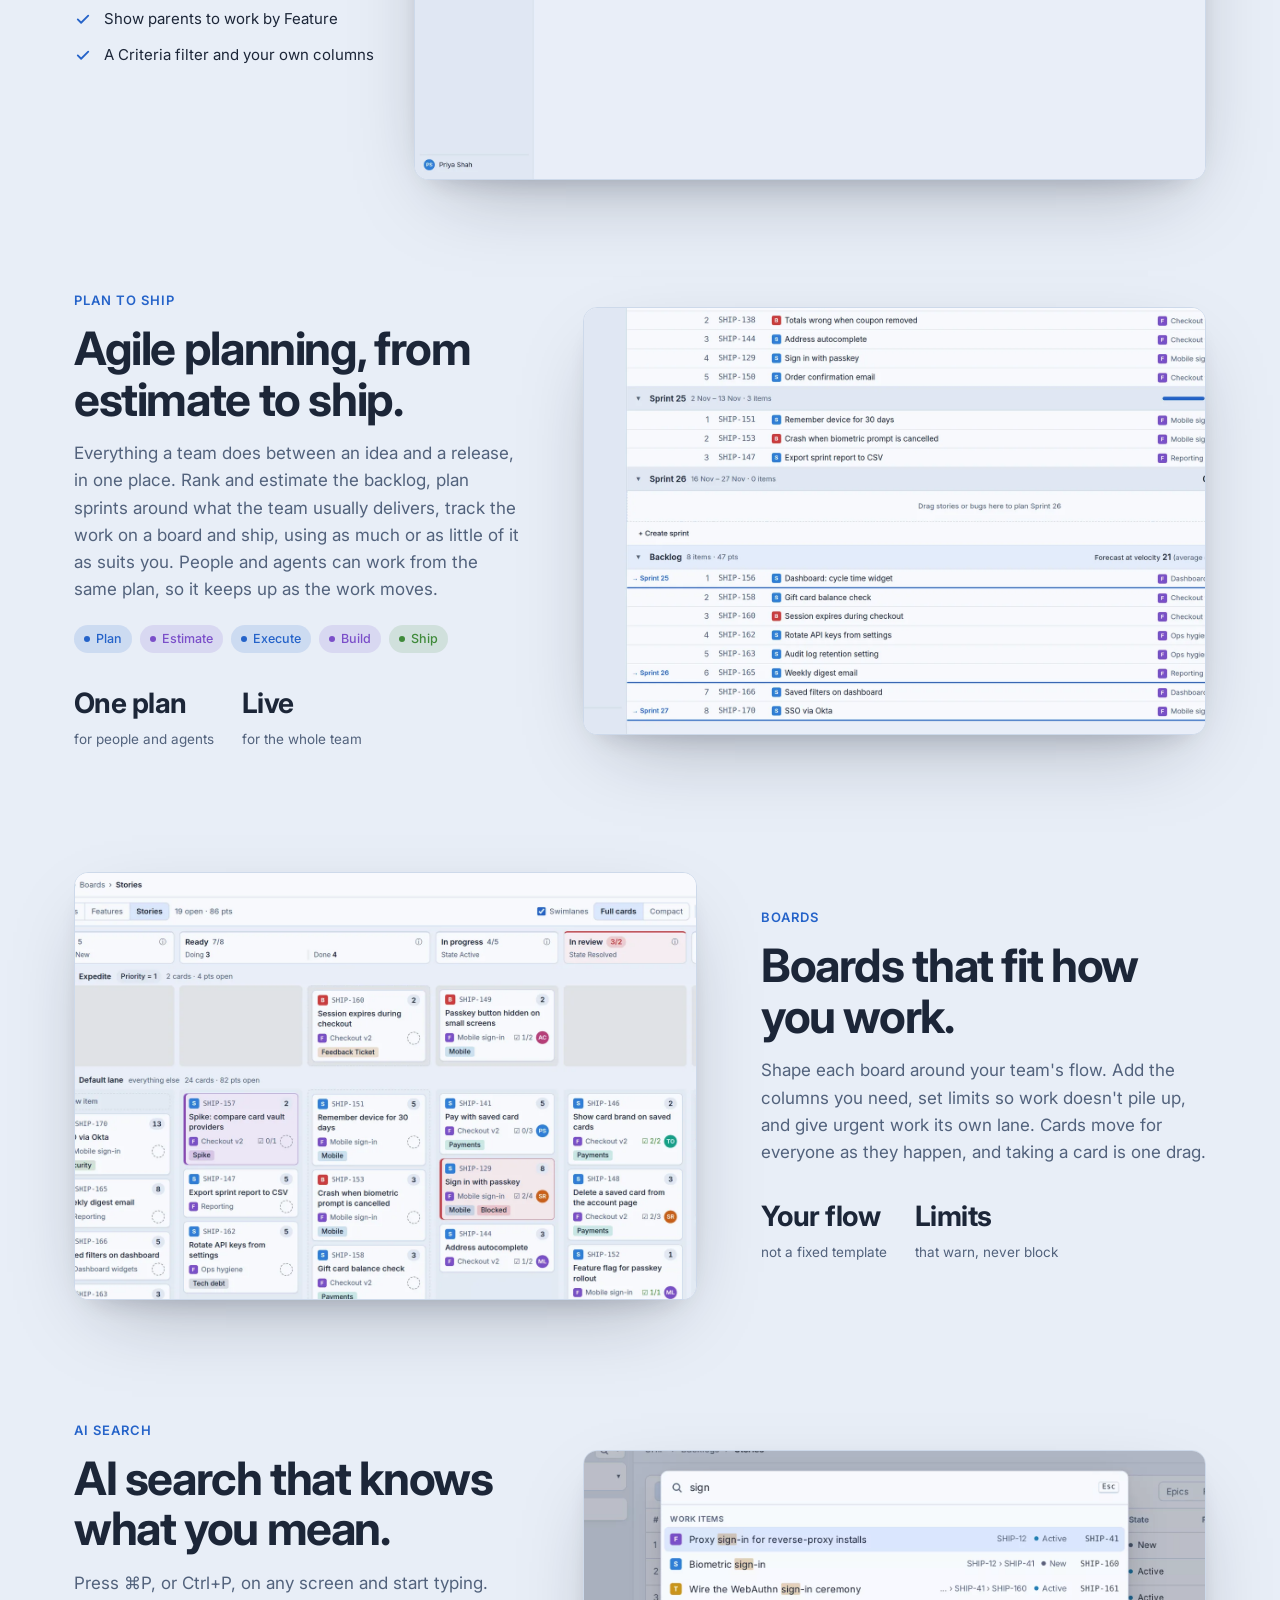
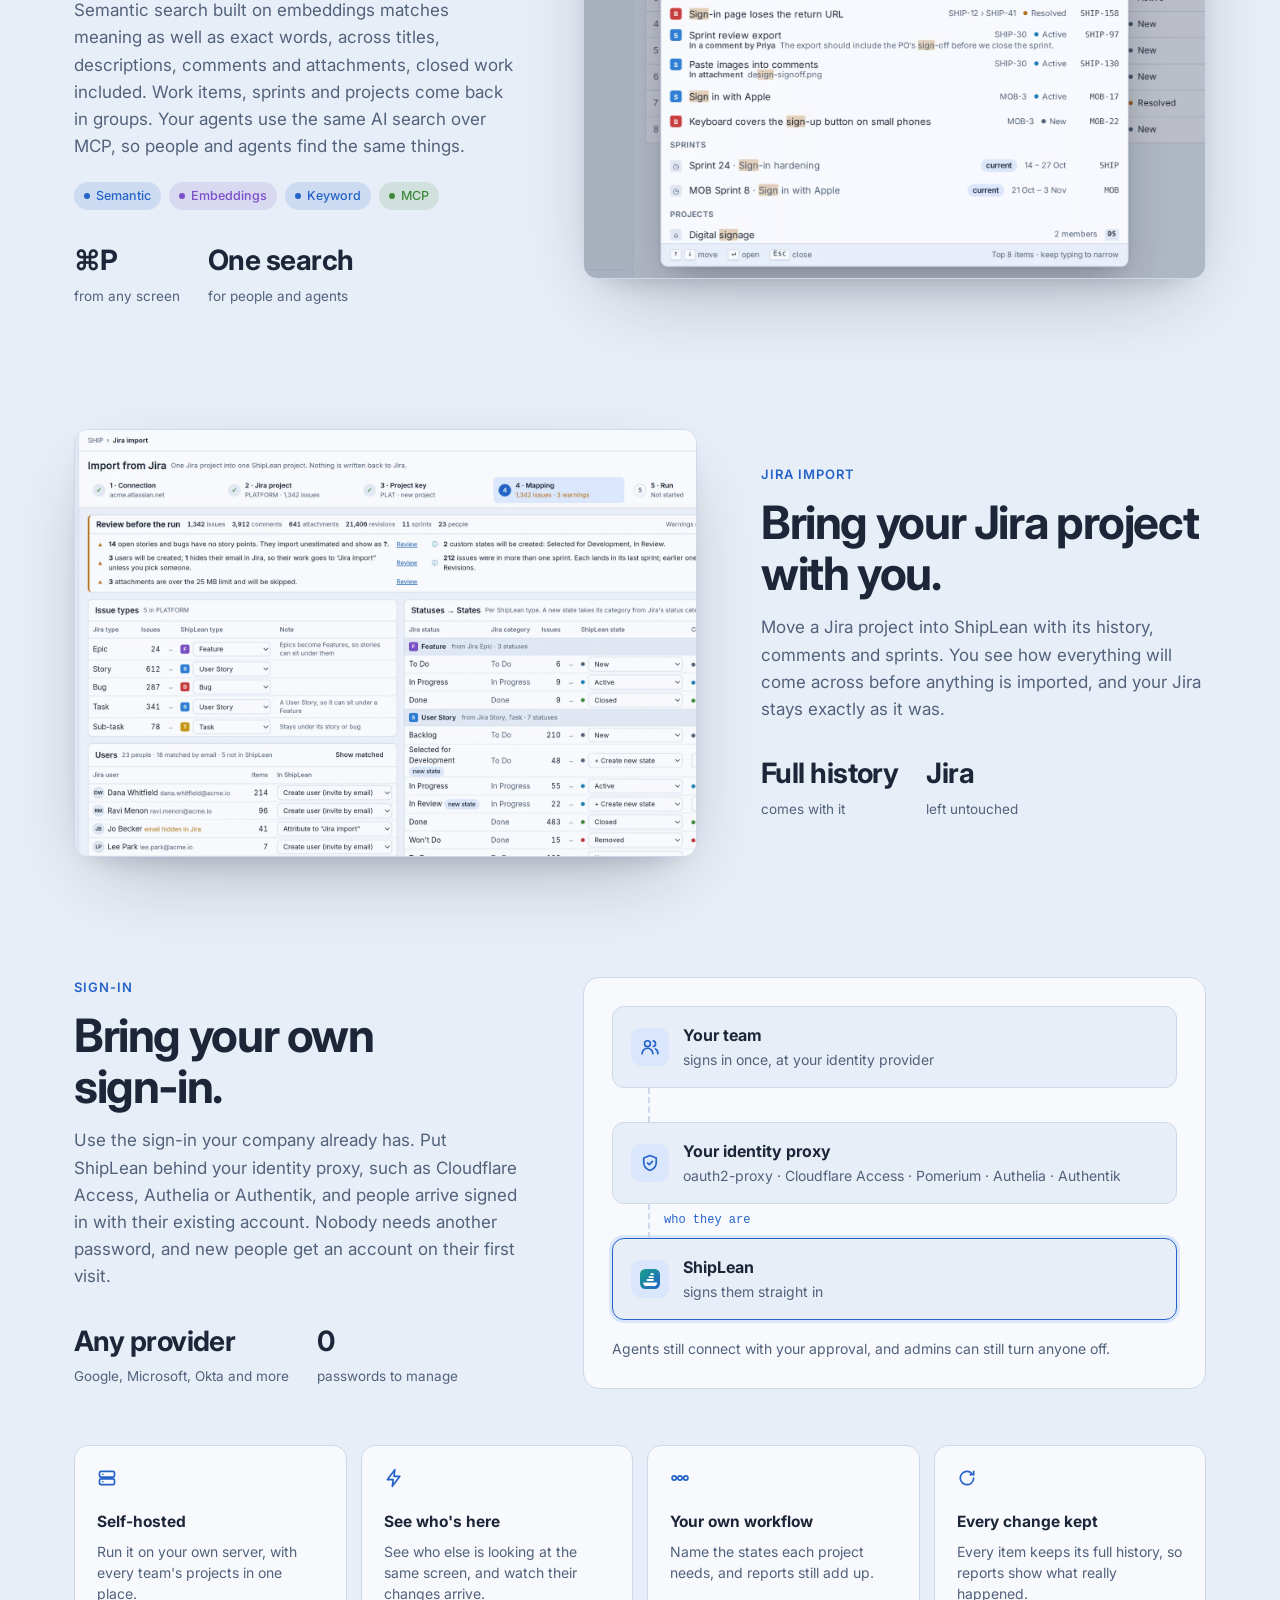
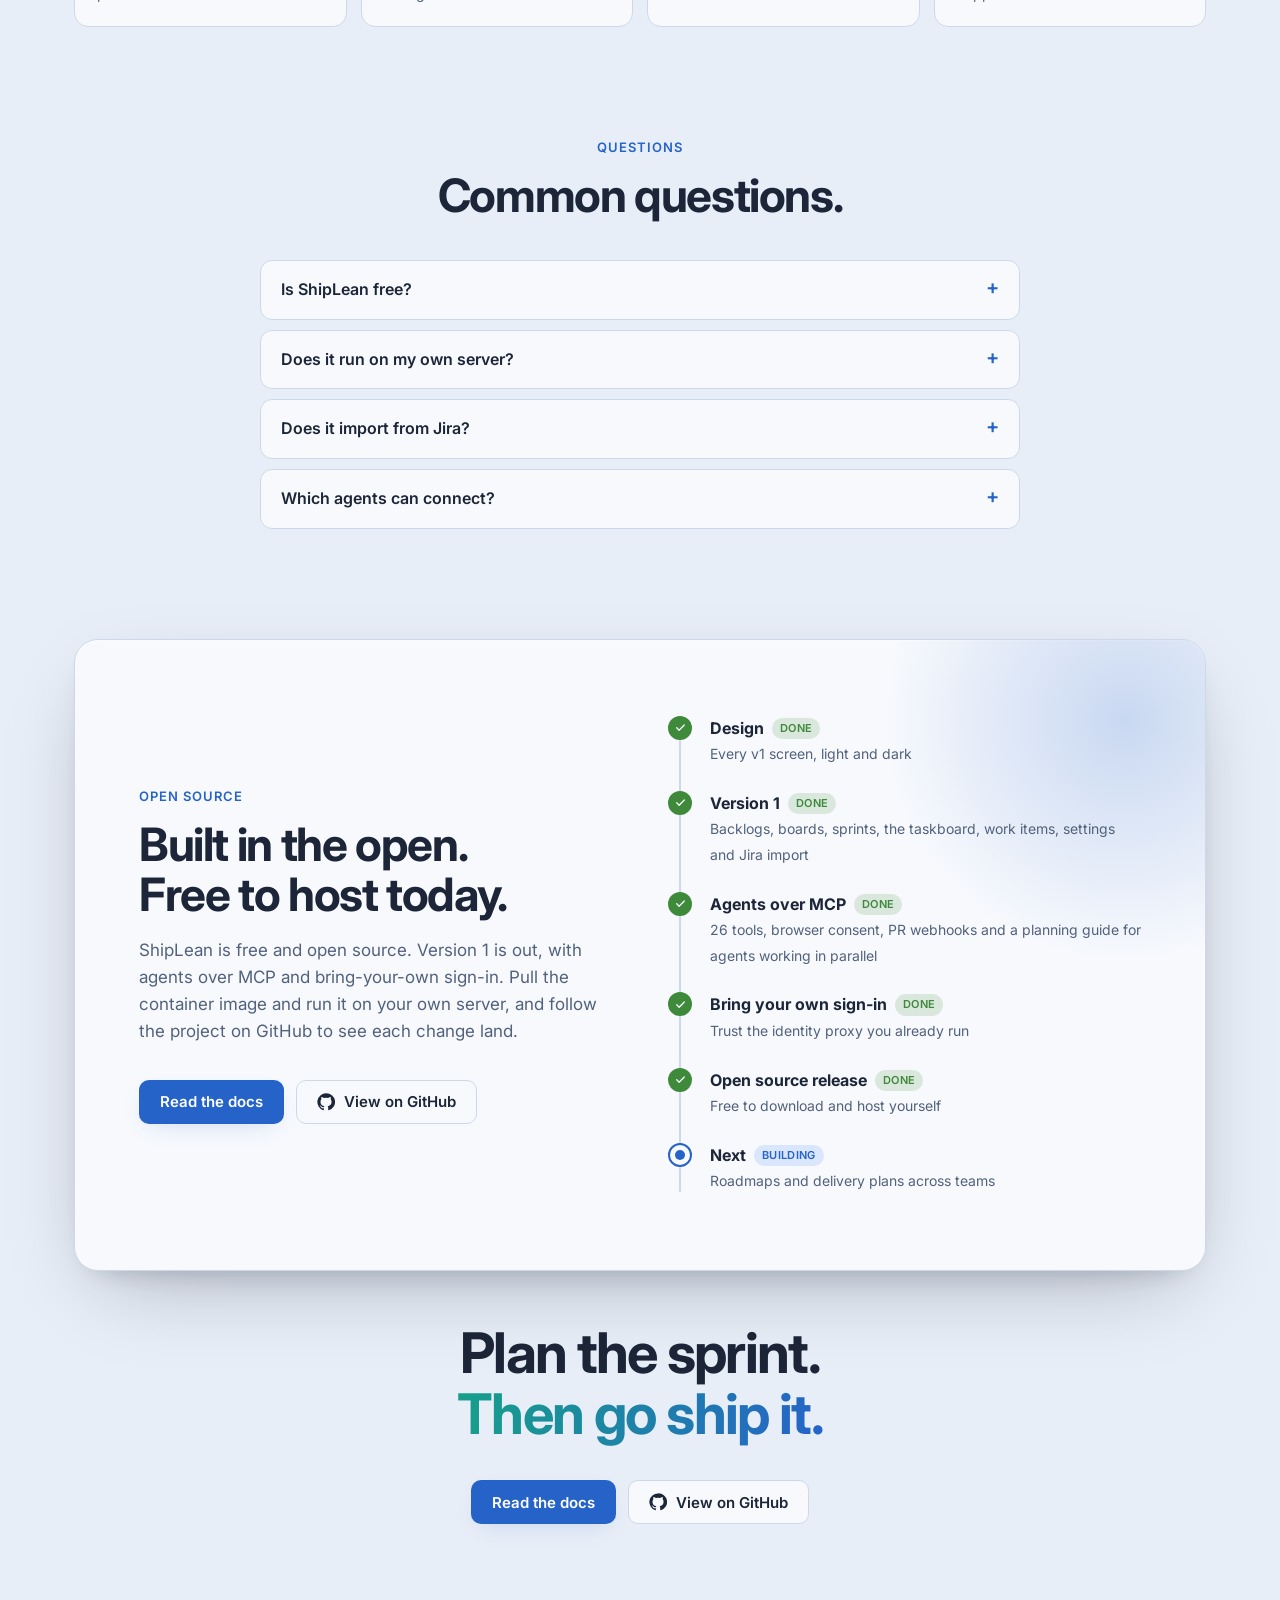
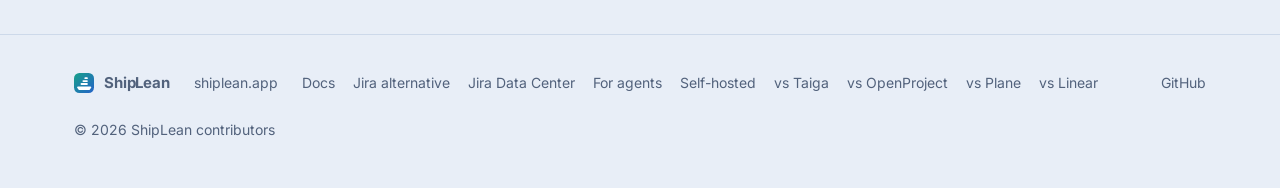
==== commit 341718eb: "Site: mark the open-source release done, roadmap on Next ShipLean is released, so the roadmap shows " ====
--- a/site/index.html
+++ b/site/index.html
@@ -4,14 +4,14 @@
 <meta charset="utf-8">
 <meta name="viewport" content="width=device-width, initial-scale=1">
 <title>ShipLean · AI-native, open-source Jira alternative for teams that ship</title>
-<meta name="description" content="ShipLean is a free, open-source, self-hosted Jira alternative: backlogs, boards and sprints, a forecast that shows which sprint each backlog item lands in, and an MCP server so your agents plan and work on the same backlog as the team. Coming soon.">
+<meta name="description" content="ShipLean is a free, open-source, self-hosted Jira alternative: backlogs, boards and sprints, a forecast that shows which sprint each backlog item lands in, and an MCP server so your agents plan and work on the same backlog as the team.">
 <meta name="theme-color" content="#e8eef7" media="(prefers-color-scheme: light)">
 <meta name="theme-color" content="#171e2d" media="(prefers-color-scheme: dark)">
 <link rel="canonical" href="https://shiplean.app/">
 <link rel="icon" href="favicon.svg" type="image/svg+xml">
 <meta property="og:type" content="website">
 <meta property="og:url" content="https://shiplean.app/">
-<meta property="og:title" content="ShipLean · AI-native, open-source Jira alternative, coming soon">
+<meta property="og:title" content="ShipLean · AI-native, open-source Jira alternative">
 <meta property="og:description" content="Backlogs, boards and sprints with a forecast from real velocity, and an MCP server so your agents plan and work on the same backlog as you.">
 <meta property="og:image" content="https://shiplean.app/og-image.png">
 <meta property="og:image:width" content="1200">
@@ -19,8 +19,8 @@
 <meta name="twitter:card" content="summary_large_image">
 <link rel="stylesheet" href="tokens.css">
 <link rel="stylesheet" href="site.css">
-<script type="application/ld+json">{"@context":"https://schema.org","@type":"SoftwareApplication","name":"ShipLean","description":"ShipLean is a free, open-source, self-hosted Jira alternative: backlogs, boards and sprints, a forecast that shows which sprint each backlog item lands in, and an MCP server so your agents plan and work on the same backlog as the team. Coming soon.","applicationCategory":"BusinessApplication","operatingSystem":"Linux (self-hosted)","url":"https://shiplean.app/","image":"https://shiplean.app/og-image.png","offers":{"@type":"Offer","price":"0","priceCurrency":"USD"}}</script>
-<script type="application/ld+json">{"@context":"https://schema.org","@type":"FAQPage","mainEntity":[{"@type":"Question","name":"Is ShipLean free?","acceptedAnswer":{"@type":"Answer","text":"Yes. ShipLean will be free and open source. It is not released yet, so follow the project on GitHub to hear when it is ready to install."}},{"@type":"Question","name":"Does it run on my own server?","acceptedAnswer":{"@type":"Answer","text":"Yes. ShipLean is self-hosted, and every team's projects can live on one server you control. See the self-hosted page for what you need."}},{"@type":"Question","name":"Does it import from Jira?","acceptedAnswer":{"@type":"Answer","text":"Yes. You can move a Jira project into ShipLean with its history, comments and sprints. You review how everything will come across before anything is imported, and your Jira stays exactly as it was."}},{"@type":"Question","name":"Which agents can connect?","acceptedAnswer":{"@type":"Answer","text":"Claude Code, Claude Desktop, Cursor and any other MCP client that supports OAuth. You approve each agent in the browser and can revoke it at any time."}}]}</script>
+<script type="application/ld+json">{"@context":"https://schema.org","@type":"SoftwareApplication","name":"ShipLean","description":"ShipLean is a free, open-source, self-hosted Jira alternative: backlogs, boards and sprints, a forecast that shows which sprint each backlog item lands in, and an MCP server so your agents plan and work on the same backlog as the team.","applicationCategory":"BusinessApplication","operatingSystem":"Linux (self-hosted)","url":"https://shiplean.app/","image":"https://shiplean.app/og-image.png","offers":{"@type":"Offer","price":"0","priceCurrency":"USD"}}</script>
+<script type="application/ld+json">{"@context":"https://schema.org","@type":"FAQPage","mainEntity":[{"@type":"Question","name":"Is ShipLean free?","acceptedAnswer":{"@type":"Answer","text":"Yes. ShipLean is free and open source, and you host it yourself. The docs show how to install it."}},{"@type":"Question","name":"Does it run on my own server?","acceptedAnswer":{"@type":"Answer","text":"Yes. ShipLean is self-hosted, and every team's projects can live on one server you control. See the self-hosted page for what you need."}},{"@type":"Question","name":"Does it import from Jira?","acceptedAnswer":{"@type":"Answer","text":"Yes. You can move a Jira project into ShipLean with its history, comments and sprints. You review how everything will come across before anything is imported, and your Jira stays exactly as it was."}},{"@type":"Question","name":"Which agents can connect?","acceptedAnswer":{"@type":"Answer","text":"Claude Code, Claude Desktop, Cursor and any other MCP client that supports OAuth. You approve each agent in the browser and can revoke it at any time."}}]}</script>
 </head>
 <body>
 
@@ -82,11 +82,11 @@
   <!-- ================= HERO ================= -->
   <div class="hero">
     <div class="wrap">
-      <span class="pill"><span class="tag">Coming soon</span><span class="dot" aria-hidden="true"></span>AI-native, free and open source, built in the open</span>
+      <span class="pill"><span class="tag">Open source</span><span class="dot" aria-hidden="true"></span>AI-native, free and open source, built in the open</span>
       <h1 class="h1-wide">AI-native project management.<br><span class="grad">built for humans and agents.</span></h1>
       <p class="lede">ShipLean is a free, open-source planning tool you host yourself. Rank a backlog, run a Kanban board, plan sprints or mix them, and see which sprint each backlog item is likely to land in. Connect Claude Code, Cursor or Claude Desktop over MCP and your agents can plan, pick up and report work on the same backlog, with their name on every change they make.</p>
       <div class="cta-row">
-        <a class="btn btn-primary" href="https://github.com/shiplean"><svg><use href="#i-gh"/></svg>Follow on GitHub</a>
+        <a class="btn btn-primary" href="https://docs.shiplean.app">Read the docs</a><a class="btn btn-ghost" href="https://github.com/ShipLean/ShipLean"><svg><use href="#i-gh"/></svg>View on GitHub</a>
         <a class="btn btn-ghost" href="#tour">Take the tour<svg><use href="#i-arrow"/></svg></a>
       </div>
       <div class="fine">
@@ -440,7 +440,7 @@
 
       <div class="spot" id="sign-in">
         <div class="copy">
-          <div class="eyebrow">Sign-in <span class="soon">Planned</span></div>
+          <div class="eyebrow">Sign-in</div>
           <h2>Bring your own sign&#8209;in.</h2>
           <p>Use the sign-in your company already has. Put ShipLean behind your identity proxy, such as Cloudflare Access, Authelia or Authentik, and people arrive signed in with their existing account. Nobody needs another password, and new people get an account on their first visit.</p>
           <div class="stat-row">
@@ -471,7 +471,7 @@
   <section id="faq" style="padding-top:0">
     <div class="wrap">
       <div class="sec-head center"><div class="eyebrow">Questions</div><h2>Common questions.</h2></div>
-      <div class="faq"><details><summary>Is ShipLean free?</summary><p>Yes. ShipLean will be free and open source. It is not released yet, so follow the project on GitHub to hear when it is ready to install.</p></details><details><summary>Does it run on my own server?</summary><p>Yes. ShipLean is self-hosted, and every team&#x27;s projects can live on one server you control. See the <a href="/self-hosted">self-hosted page</a> for what you need.</p></details><details><summary>Does it import from Jira?</summary><p>Yes. You can move a <a href="/jira-alternative">Jira project</a> into ShipLean with its history, comments and sprints. You review how everything will come across before anything is imported, and your Jira stays exactly as it was.</p></details><details><summary>Which agents can connect?</summary><p><a href="/mcp">Claude Code, Claude Desktop, Cursor and any other MCP client</a> that supports OAuth. You approve each agent in the browser and can revoke it at any time.</p></details></div>
+      <div class="faq"><details><summary>Is ShipLean free?</summary><p>Yes. ShipLean is free and open source, and you host it yourself. The docs show how to install it.</p></details><details><summary>Does it run on my own server?</summary><p>Yes. ShipLean is self-hosted, and every team&#x27;s projects can live on one server you control. See the <a href="/self-hosted">self-hosted page</a> for what you need.</p></details><details><summary>Does it import from Jira?</summary><p>Yes. You can move a <a href="/jira-alternative">Jira project</a> into ShipLean with its history, comments and sprints. You review how everything will come across before anything is imported, and your Jira stays exactly as it was.</p></details><details><summary>Which agents can connect?</summary><p><a href="/mcp">Claude Code, Claude Desktop, Cursor and any other MCP client</a> that supports OAuth. You approve each agent in the browser and can revoke it at any time.</p></details></div>
     </div>
   </section>
 
@@ -481,26 +481,26 @@
       <div class="oss">
         <div>
           <div class="eyebrow">Open source</div>
-          <h2>Built in the open.<br>Coming soon.</h2>
-          <p>ShipLean will be free and open source. Every screen is designed and version 1 is in progress. Follow the project on GitHub to see each change land and to hear when it is ready to install.</p>
+          <h2>Built in the open.<br>Free to host today.</h2>
+          <p>ShipLean is free and open source. Version 1 is out, with agents over MCP and bring-your-own sign-in. Pull the container image and run it on your own server, and follow the project on GitHub to see each change land.</p>
           <div class="cta-row" style="justify-content:flex-start">
-            <a class="btn btn-primary" href="https://github.com/shiplean"><svg><use href="#i-gh"/></svg>Follow on GitHub</a>
+            <a class="btn btn-primary" href="https://docs.shiplean.app">Read the docs</a><a class="btn btn-ghost" href="https://github.com/ShipLean/ShipLean"><svg><use href="#i-gh"/></svg>View on GitHub</a>
           </div>
         </div>
         <ol class="road">
           <li class="done"><span class="node"><svg><use href="#i-check"/></svg></span><div><b>Design<span class="badge">Done</span></b><span>Every v1 screen, light and dark</span></div></li>
-          <li class="now"><span class="node"></span><div><b>Version 1<span class="badge">Building</span></b><span>Backlogs, boards, sprints, the taskboard, work items, settings and Jira import</span></div></li>
-          <li class="now"><span class="node"></span><div><b>Agents over MCP<span class="badge">Building</span></b><span>26 tools, browser consent, PR webhooks and a planning guide for agents working in parallel</span></div></li>
-          <li><span class="node"></span><div><b>Bring your own sign-in</b><span>Trust the identity proxy you already run</span></div></li>
-          <li><span class="node"></span><div><b>Open source release</b><span>Free to download and host yourself</span></div></li>
-          <li><span class="node"></span><div><b>Later</b><span>Roadmaps and delivery plans across teams</span></div></li>
+          <li class="done"><span class="node"><svg><use href="#i-check"/></svg></span><div><b>Version 1<span class="badge">Done</span></b><span>Backlogs, boards, sprints, the taskboard, work items, settings and Jira import</span></div></li>
+          <li class="done"><span class="node"><svg><use href="#i-check"/></svg></span><div><b>Agents over MCP<span class="badge">Done</span></b><span>26 tools, browser consent, PR webhooks and a planning guide for agents working in parallel</span></div></li>
+          <li class="done"><span class="node"><svg><use href="#i-check"/></svg></span><div><b>Bring your own sign-in<span class="badge">Done</span></b><span>Trust the identity proxy you already run</span></div></li>
+          <li class="done"><span class="node"><svg><use href="#i-check"/></svg></span><div><b>Open source release<span class="badge">Done</span></b><span>Free to download and host yourself</span></div></li>
+          <li class="now"><span class="node"></span><div><b>Next<span class="badge">Building</span></b><span>Roadmaps and delivery plans across teams</span></div></li>
         </ol>
       </div>
 
       <div class="closing">
         <h2>Plan the sprint.<br><span class="grad">Then go ship it.</span></h2>
         <div class="cta-row">
-          <a class="btn btn-primary" href="https://github.com/shiplean"><svg><use href="#i-gh"/></svg>Follow on GitHub</a>
+          <a class="btn btn-primary" href="https://docs.shiplean.app">Read the docs</a><a class="btn btn-ghost" href="https://github.com/ShipLean/ShipLean"><svg><use href="#i-gh"/></svg>View on GitHub</a>
         </div>
       </div>
     </div>
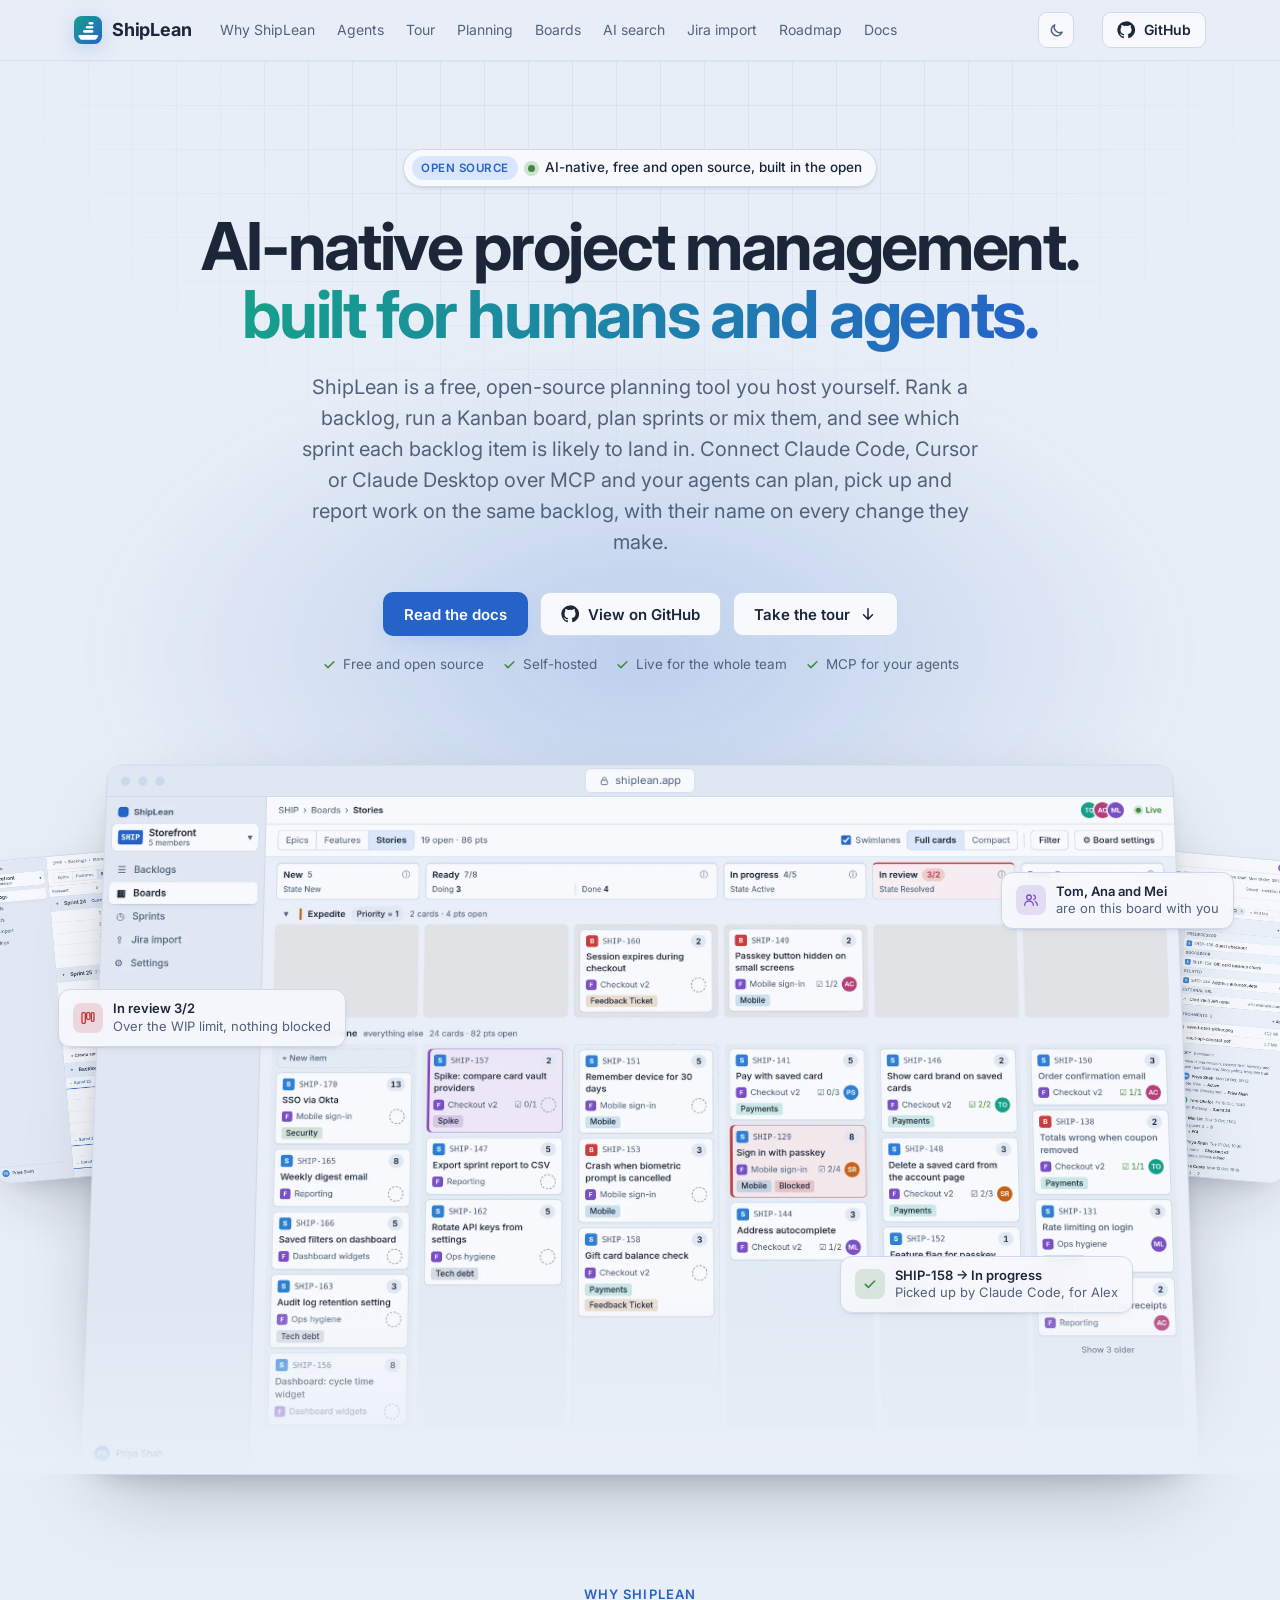
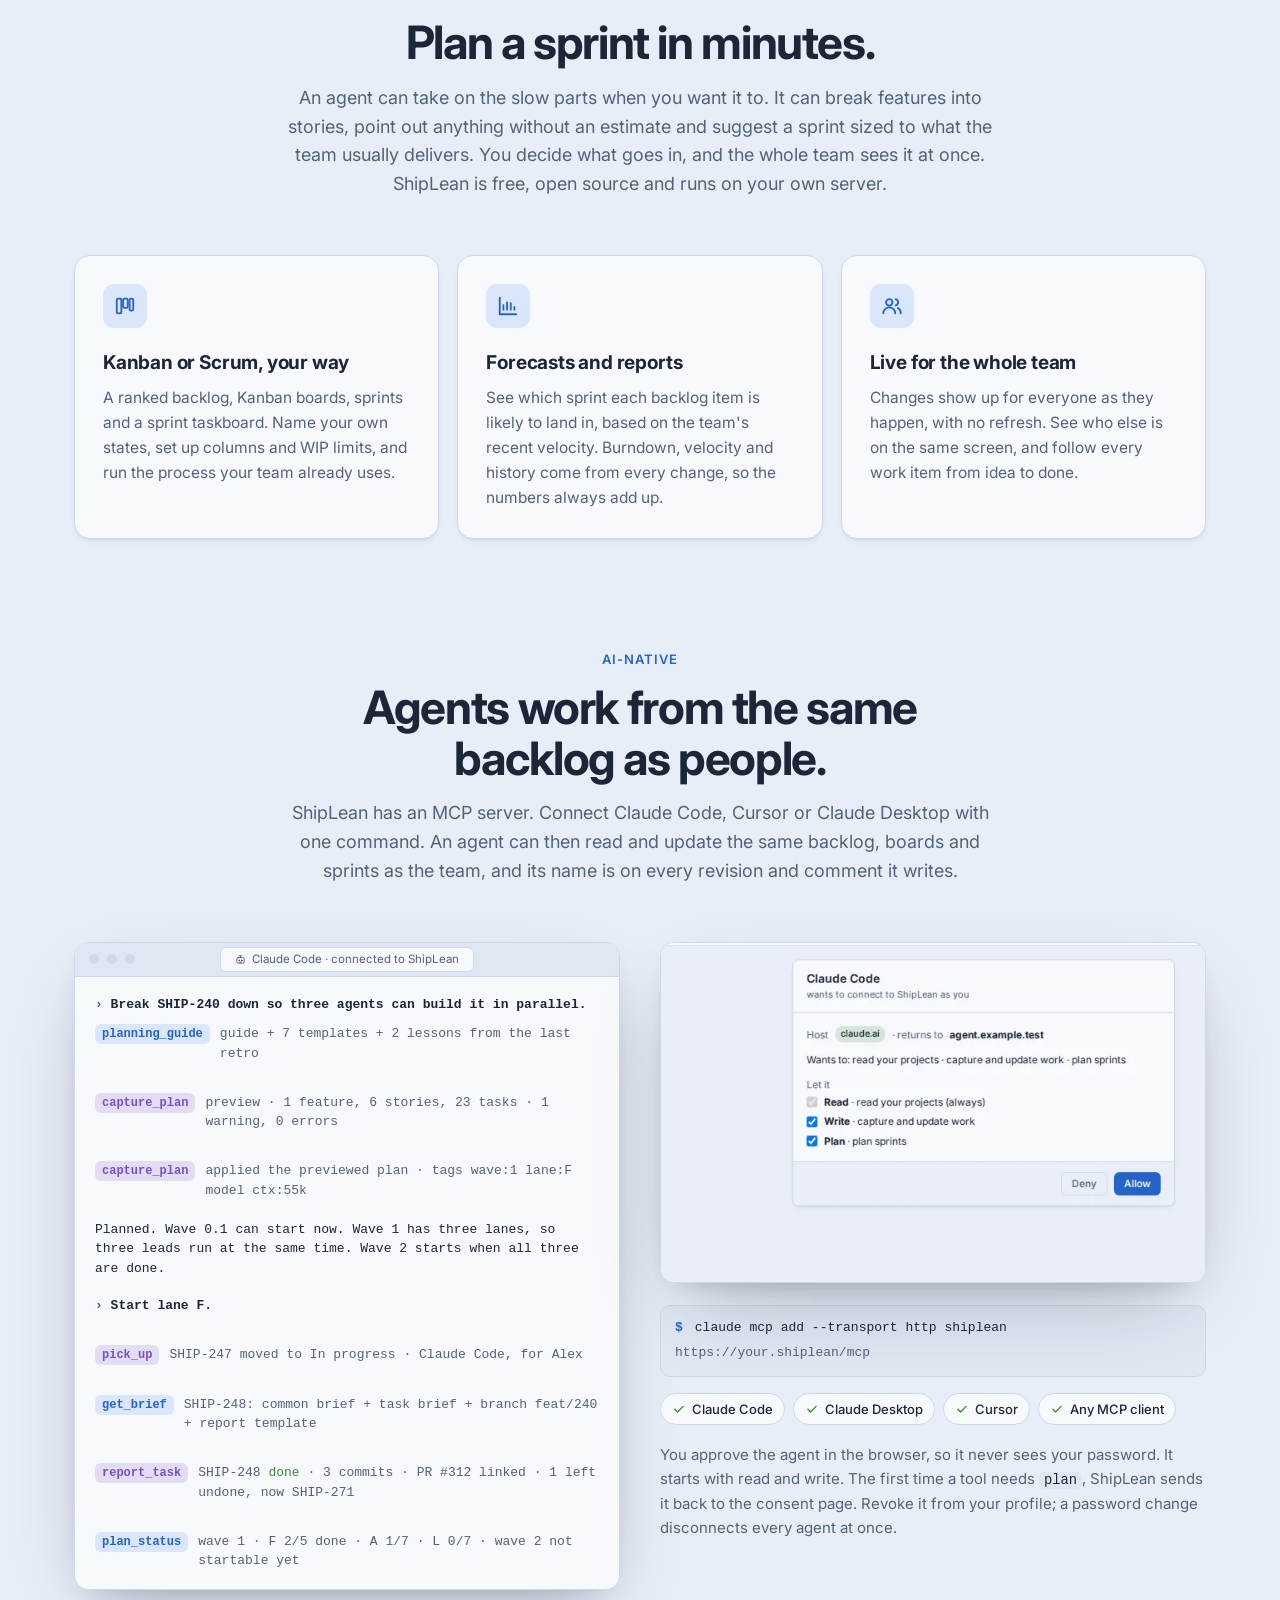
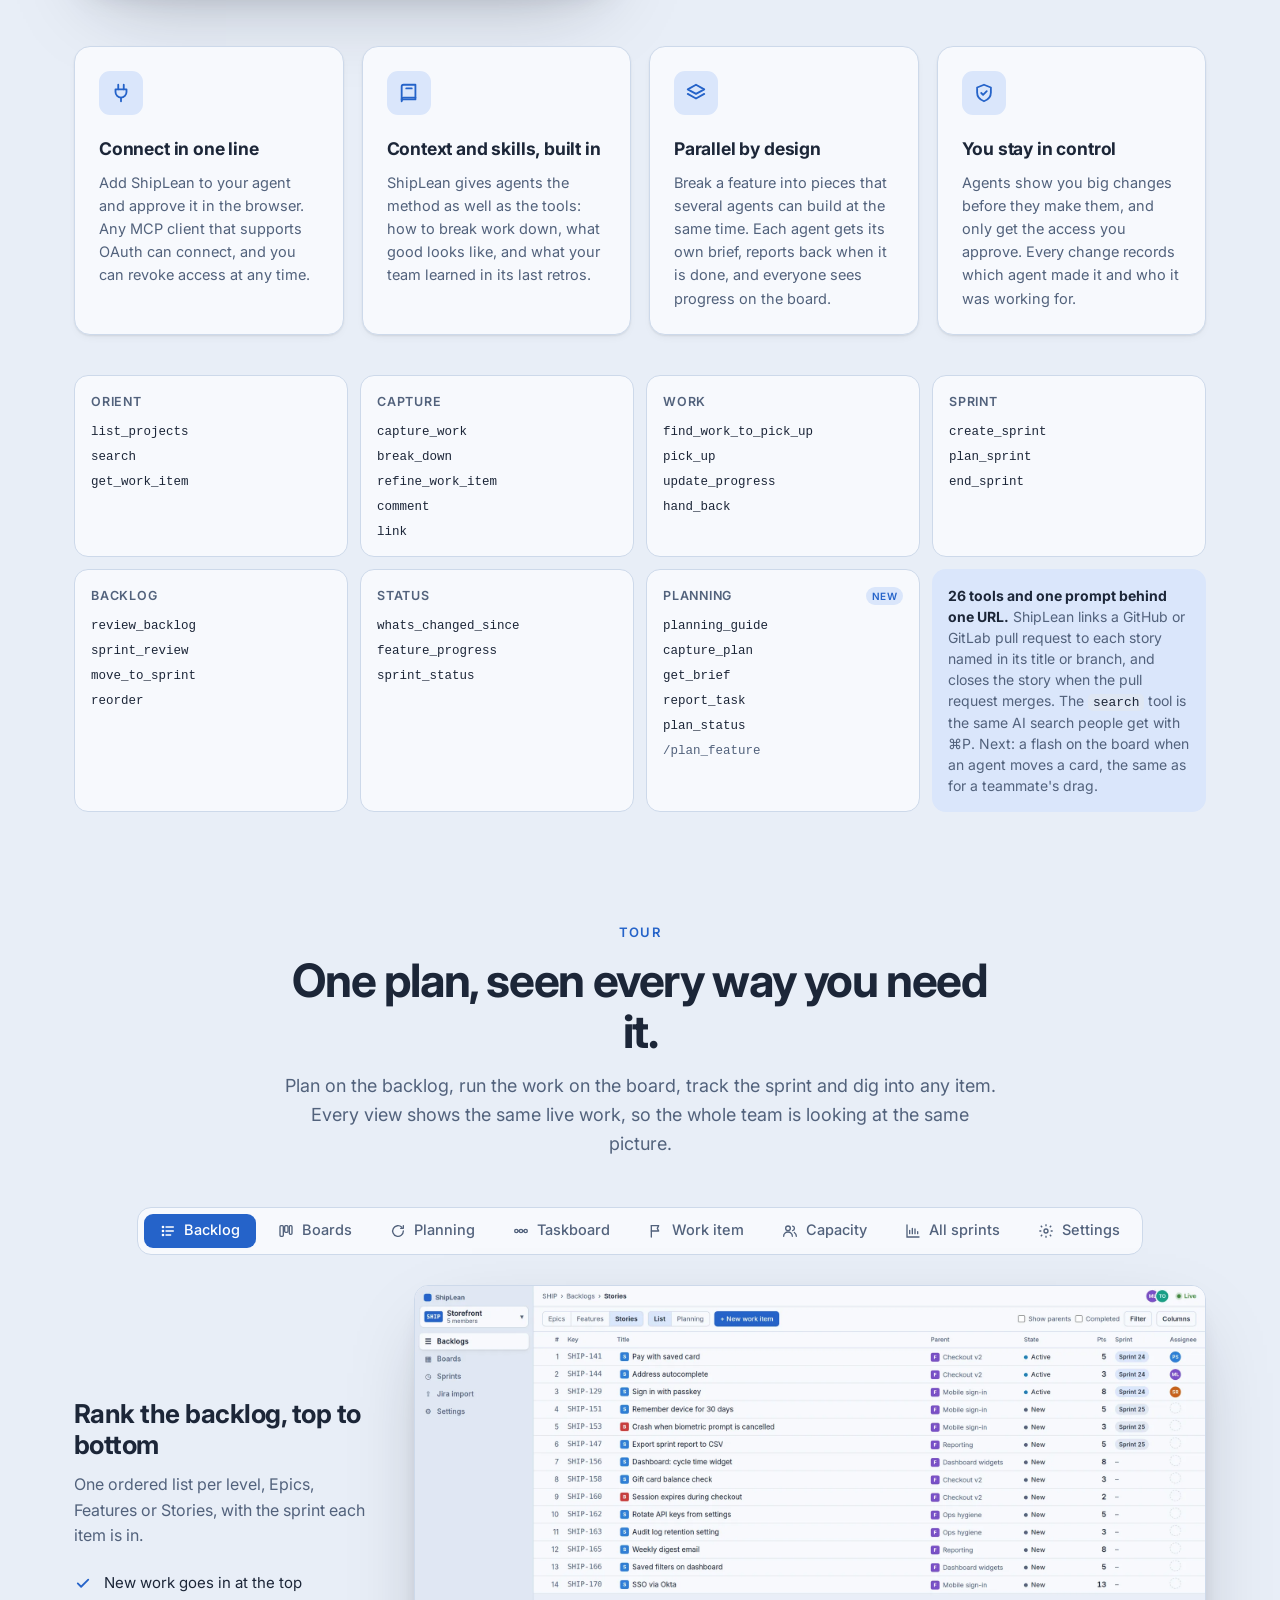
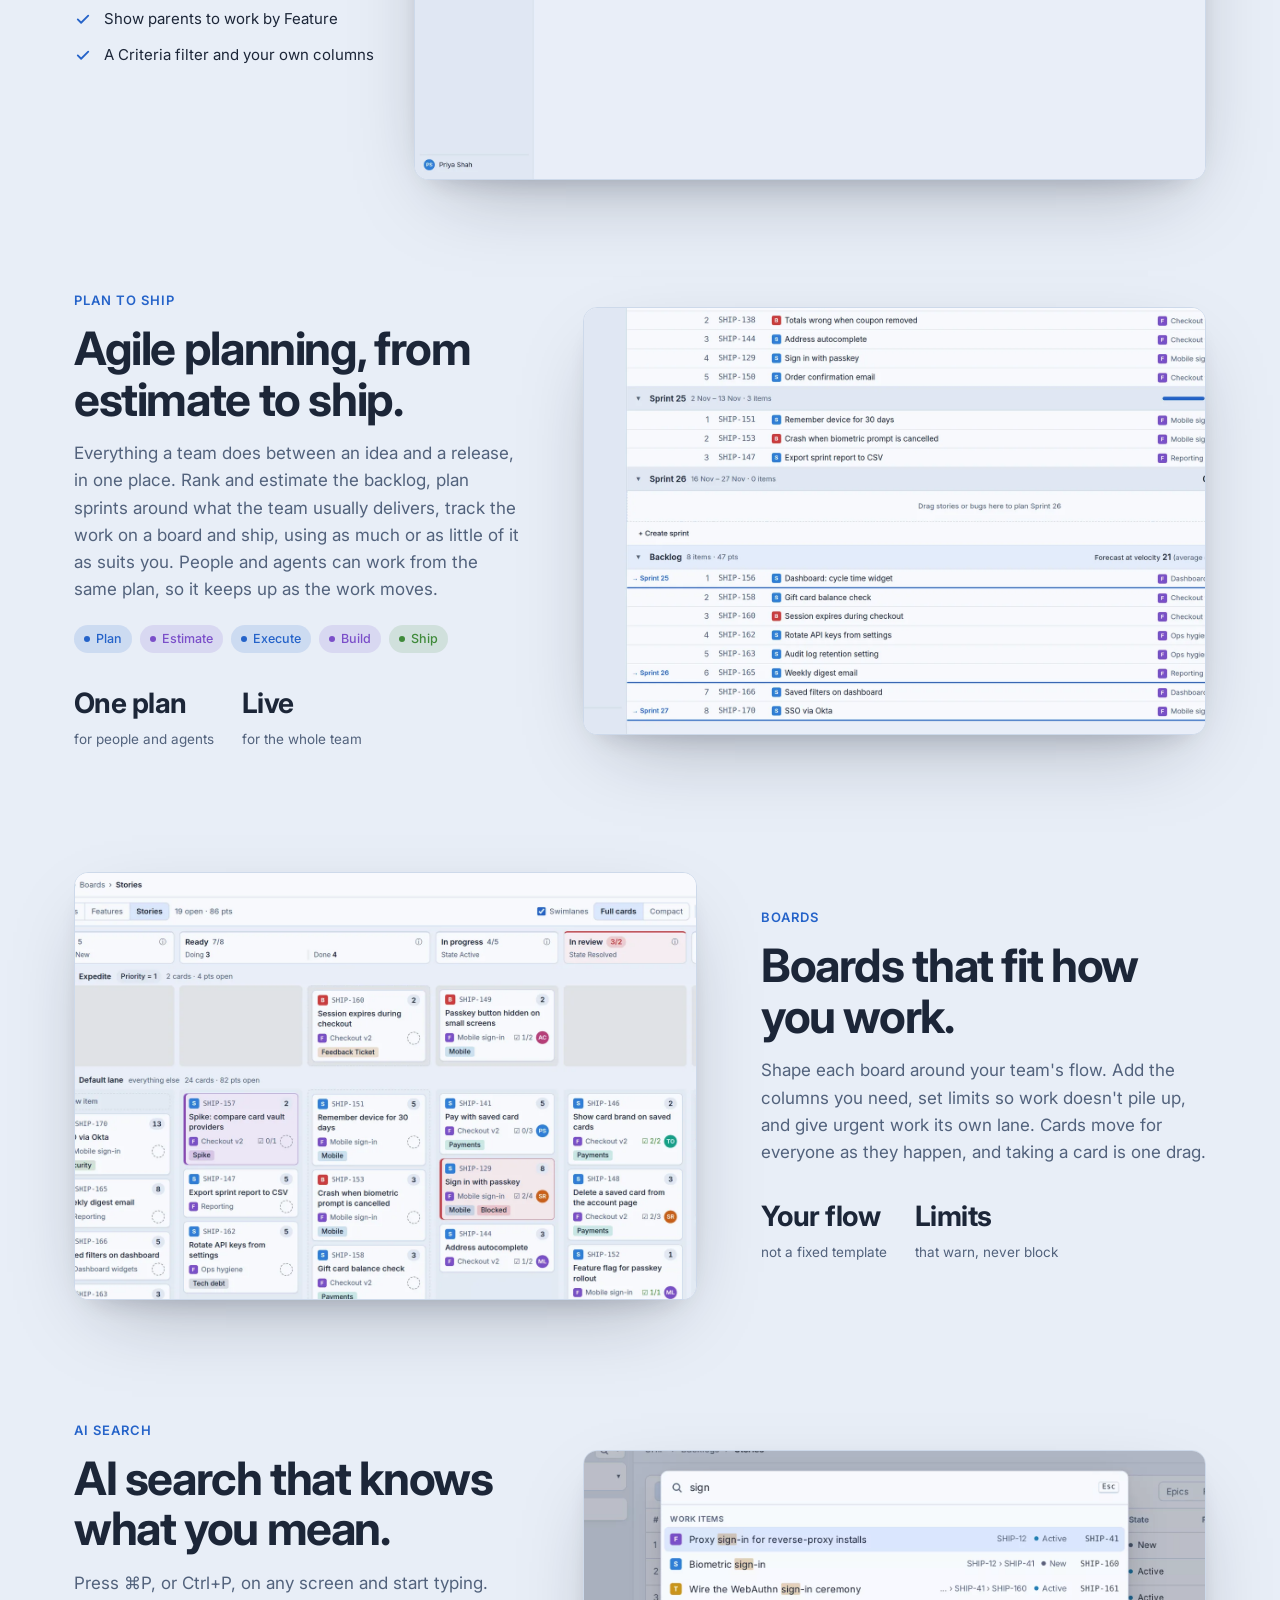
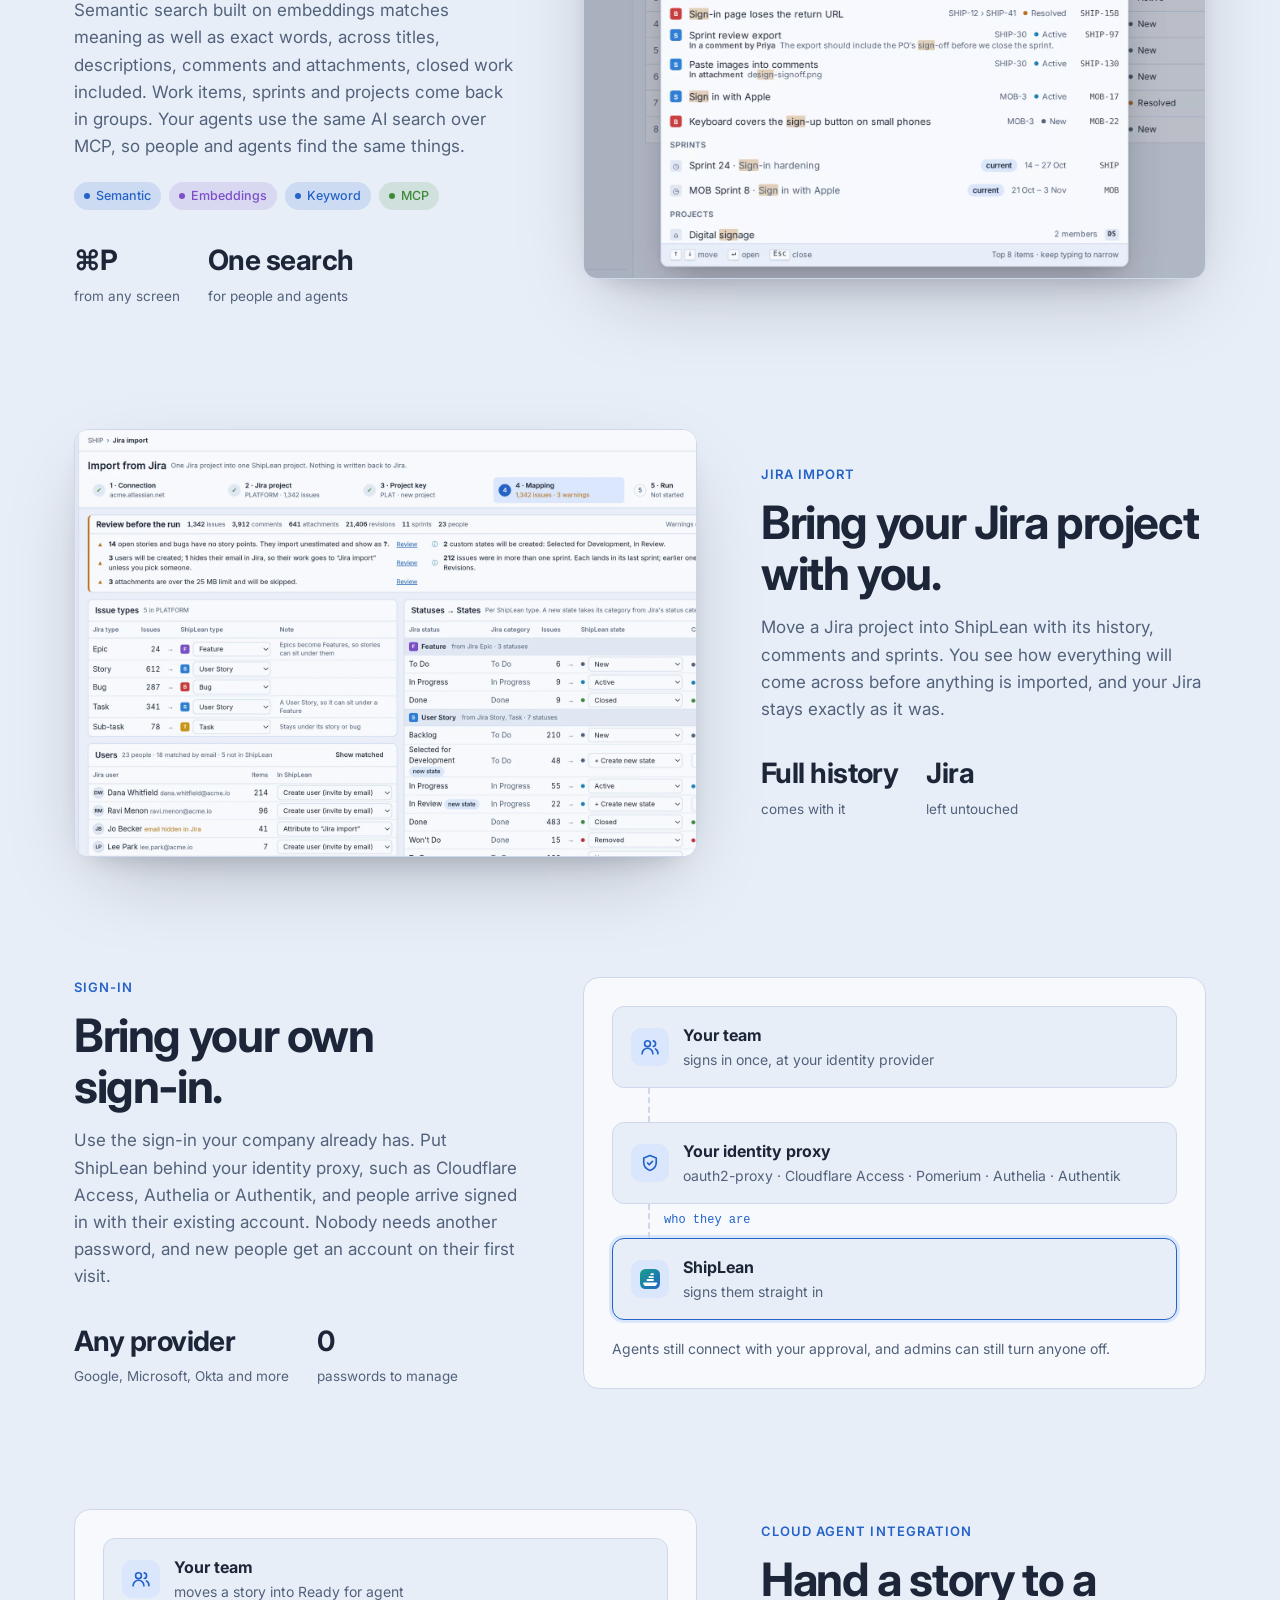
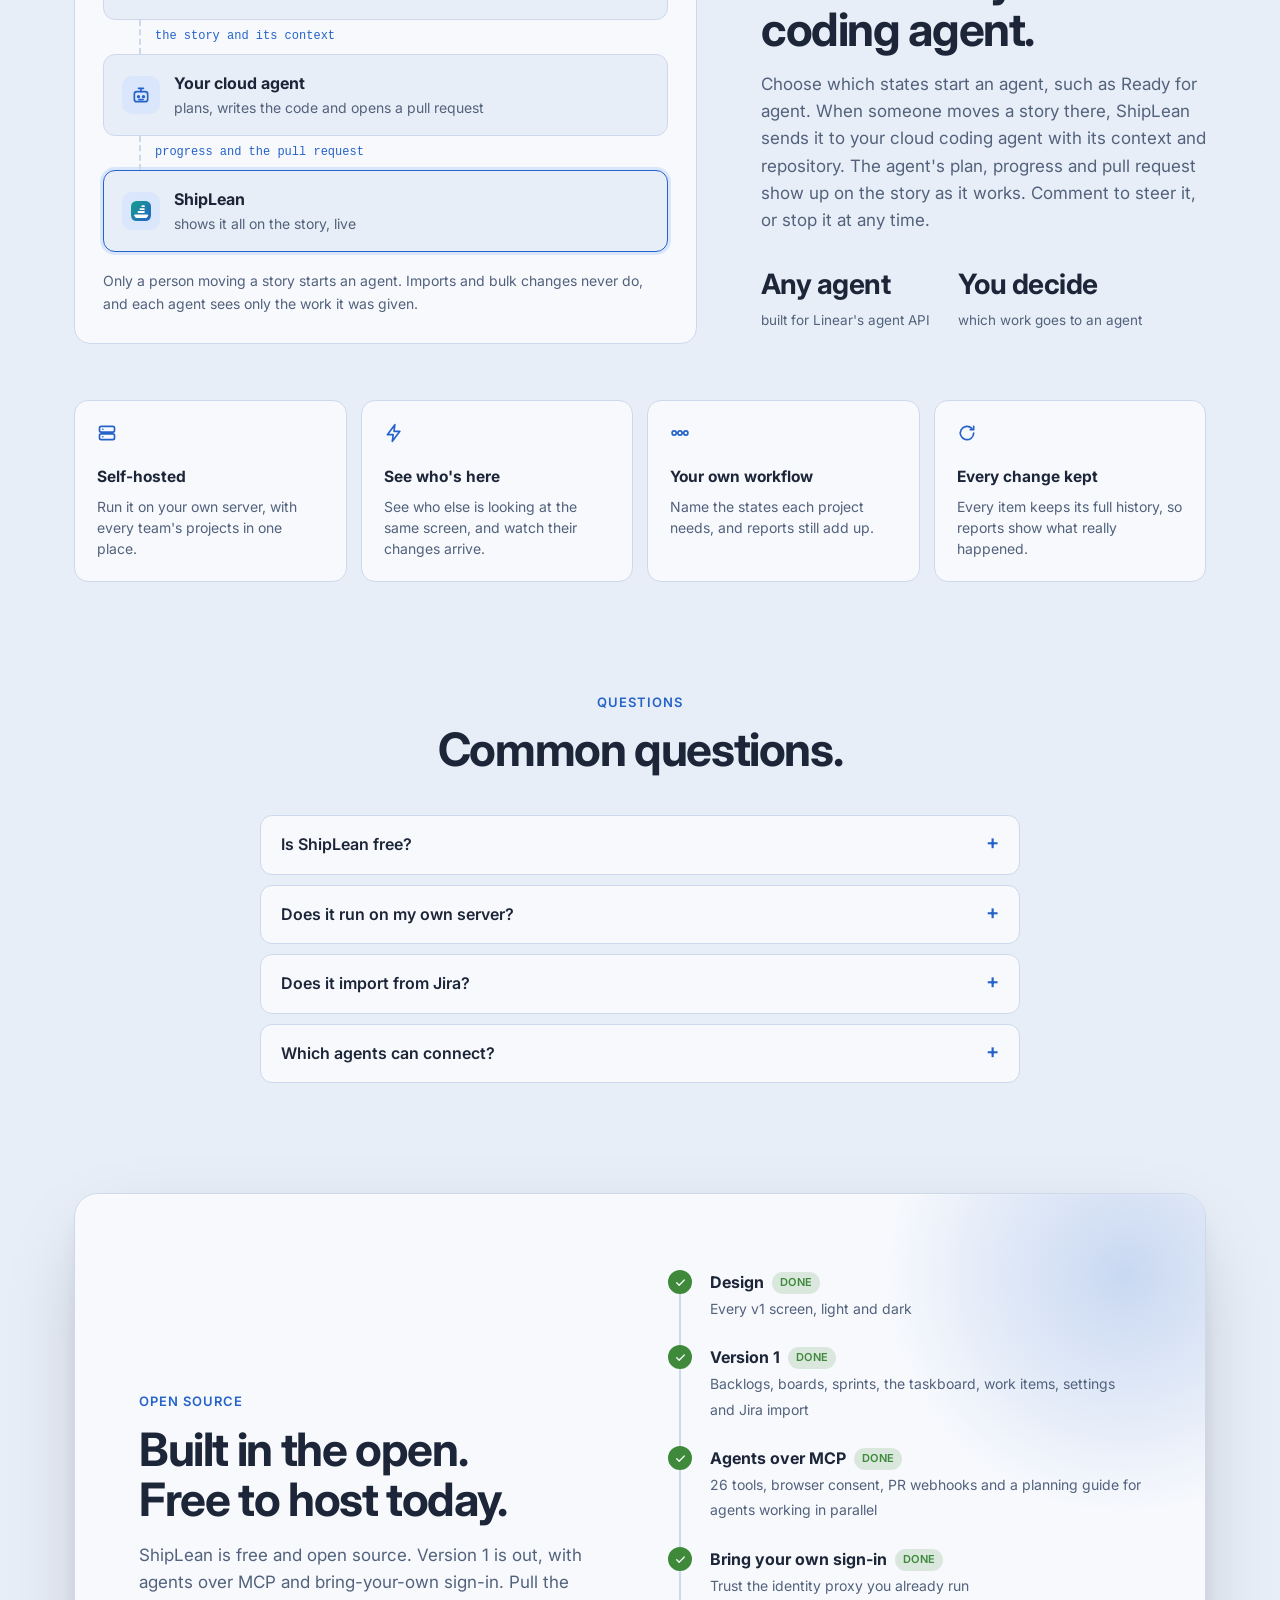
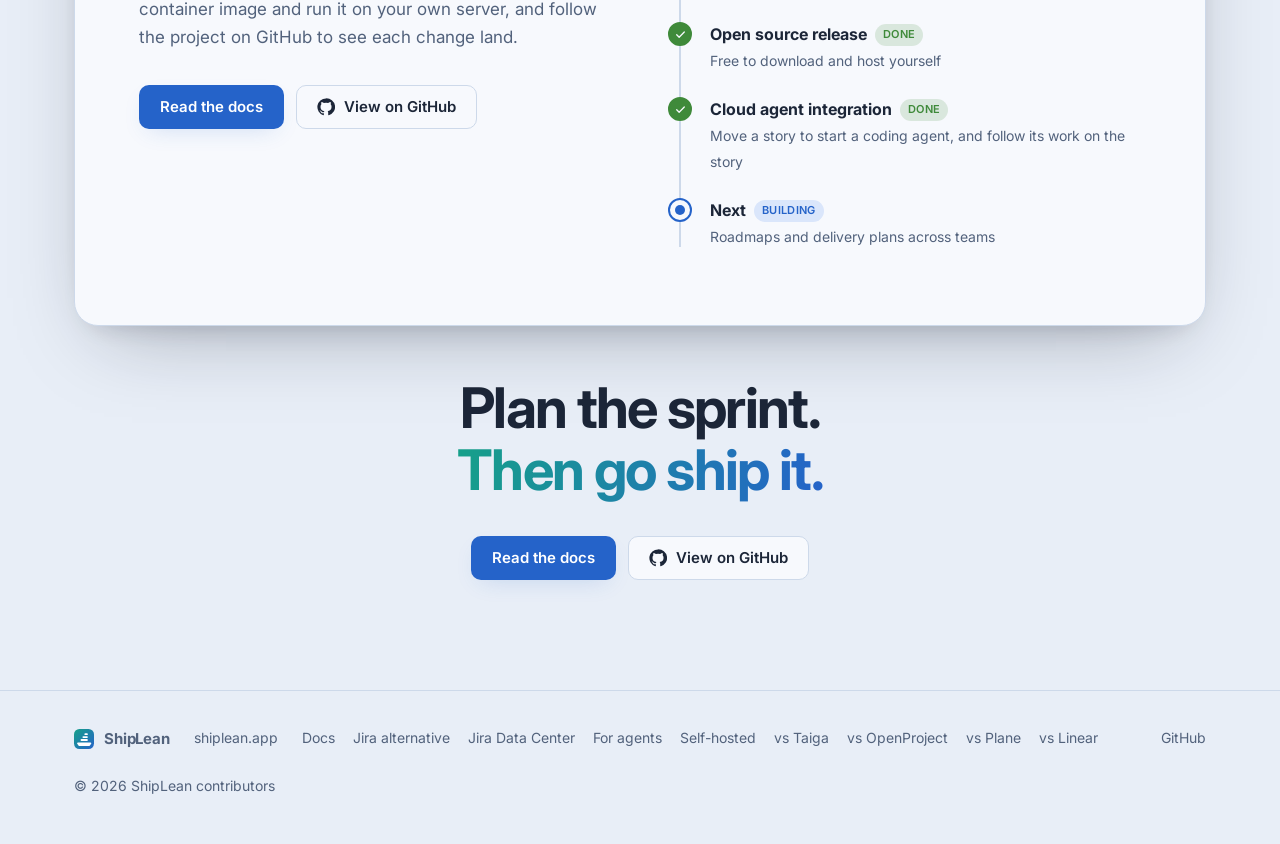
==== commit 3370ce62: "Add cloud agent integration spotlight and roadmap item Co-Authored-By: Claude Opus 5.5 <noreply@anth" ====
--- a/site/index.html
+++ b/site/index.html
@@ -458,6 +458,26 @@
         </div>
       </div>
 
+      <div class="spot flip" id="cloud-agents">
+        <div class="copy">
+          <div class="eyebrow">Cloud agent integration</div>
+          <h2>Hand a story to a coding agent.</h2>
+          <p>Choose which states start an agent, such as Ready for agent. When someone moves a story there, ShipLean sends it to your cloud coding agent with its context and repository. The agent's plan, progress and pull request show up on the story as it works. Comment to steer it, or stop it at any time.</p>
+          <div class="stat-row">
+            <div class="stat"><b>Any agent</b><span>built for Linear's agent API</span></div>
+            <div class="stat"><b>You decide</b><span>which work goes to an agent</span></div>
+          </div>
+        </div>
+        <div class="idflow" aria-label="Agent flow: a person moves a story into a state that starts an agent, ShipLean sends it to your cloud agent, and the agent's progress and pull request show on the story">
+          <div class="idstep"><span class="ic"><svg><use href="#i-people"/></svg></span><span><b>Your team</b><span class="muted">moves a story into Ready for agent</span></span></div>
+          <div class="idarrow" aria-hidden="true"><span>the story and its context</span></div>
+          <div class="idstep"><span class="ic"><svg><use href="#i-agent"/></svg></span><span><b>Your cloud agent</b><span class="muted">plans, writes the code and opens a pull request</span></span></div>
+          <div class="idarrow" aria-hidden="true"><span>progress and the pull request</span></div>
+          <div class="idstep on"><span class="ic"><svg class="mark mark-sm" viewBox="0 0 26 26"><use href="#i-mark"/></svg></span><span><b>ShipLean</b><span class="muted">shows it all on the story, live</span></span></div>
+          <p class="idnote">Only a person moving a story starts an agent. Imports and bulk changes never do, and each agent sees only the work it was given.</p>
+        </div>
+      </div>
+
       <div class="minis">
         <div class="mini"><svg><use href="#i-server"/></svg><h4>Self-hosted</h4><p>Run it on your own server, with every team's projects in one place.</p></div>
         <div class="mini"><svg><use href="#i-bolt"/></svg><h4>See who's here</h4><p>See who else is looking at the same screen, and watch their changes arrive.</p></div>
@@ -493,6 +513,7 @@
           <li class="done"><span class="node"><svg><use href="#i-check"/></svg></span><div><b>Agents over MCP<span class="badge">Done</span></b><span>26 tools, browser consent, PR webhooks and a planning guide for agents working in parallel</span></div></li>
           <li class="done"><span class="node"><svg><use href="#i-check"/></svg></span><div><b>Bring your own sign-in<span class="badge">Done</span></b><span>Trust the identity proxy you already run</span></div></li>
           <li class="done"><span class="node"><svg><use href="#i-check"/></svg></span><div><b>Open source release<span class="badge">Done</span></b><span>Free to download and host yourself</span></div></li>
+          <li class="done"><span class="node"><svg><use href="#i-check"/></svg></span><div><b>Cloud agent integration<span class="badge">Done</span></b><span>Move a story to start a coding agent, and follow its work on the story</span></div></li>
           <li class="now"><span class="node"></span><div><b>Next<span class="badge">Building</span></b><span>Roadmaps and delivery plans across teams</span></div></li>
         </ol>
       </div>
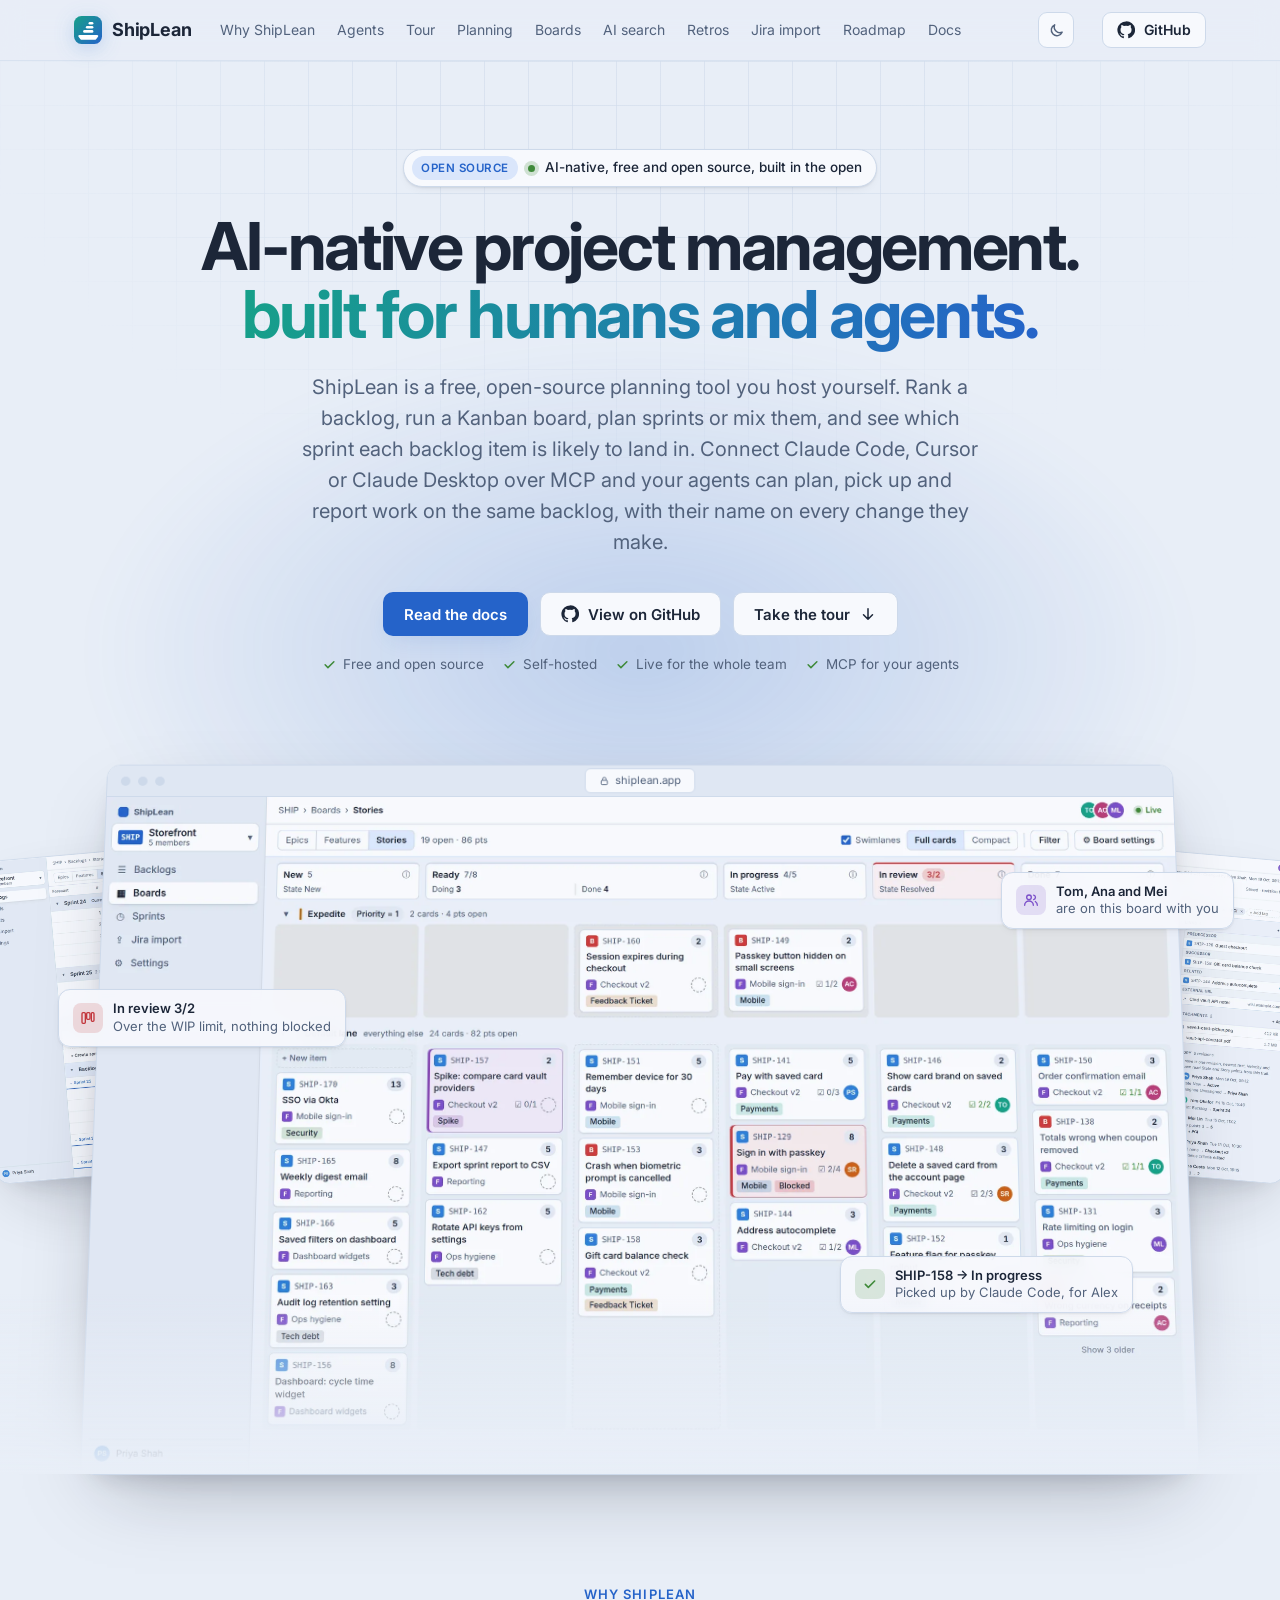
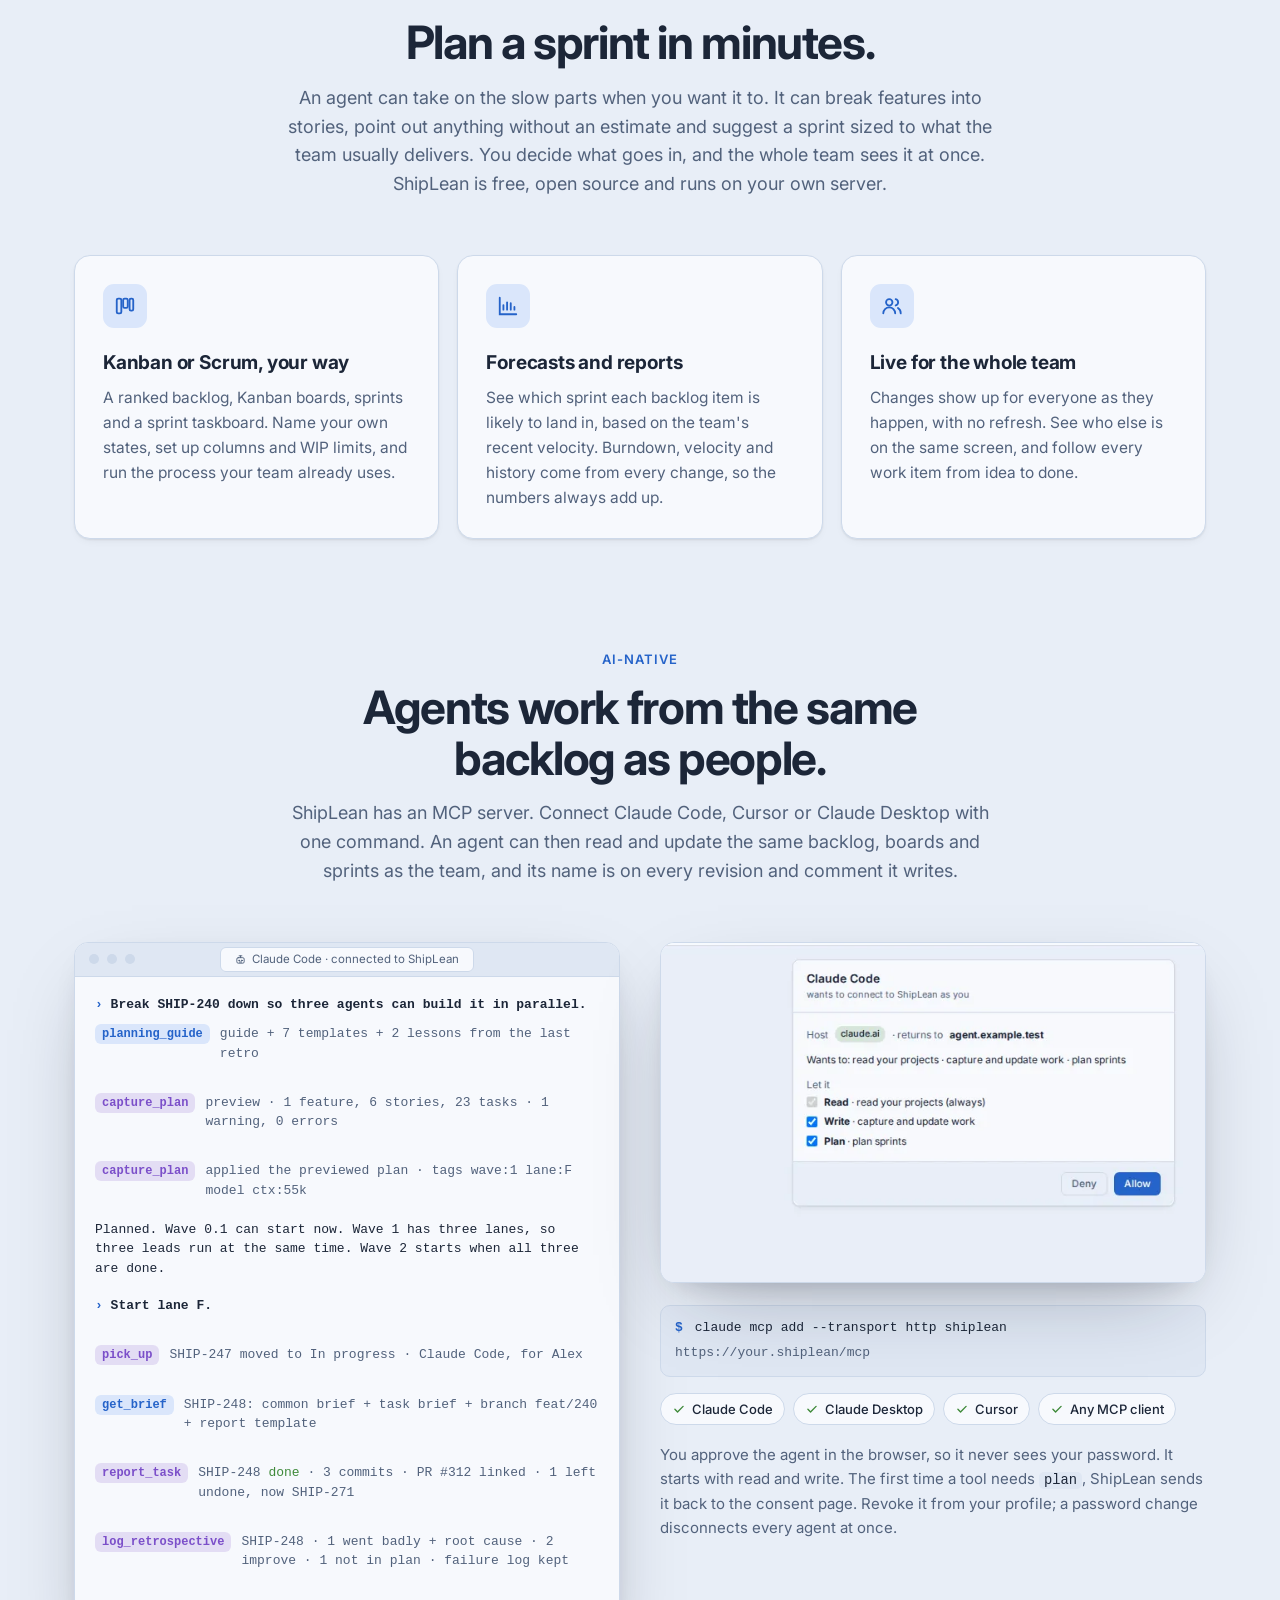
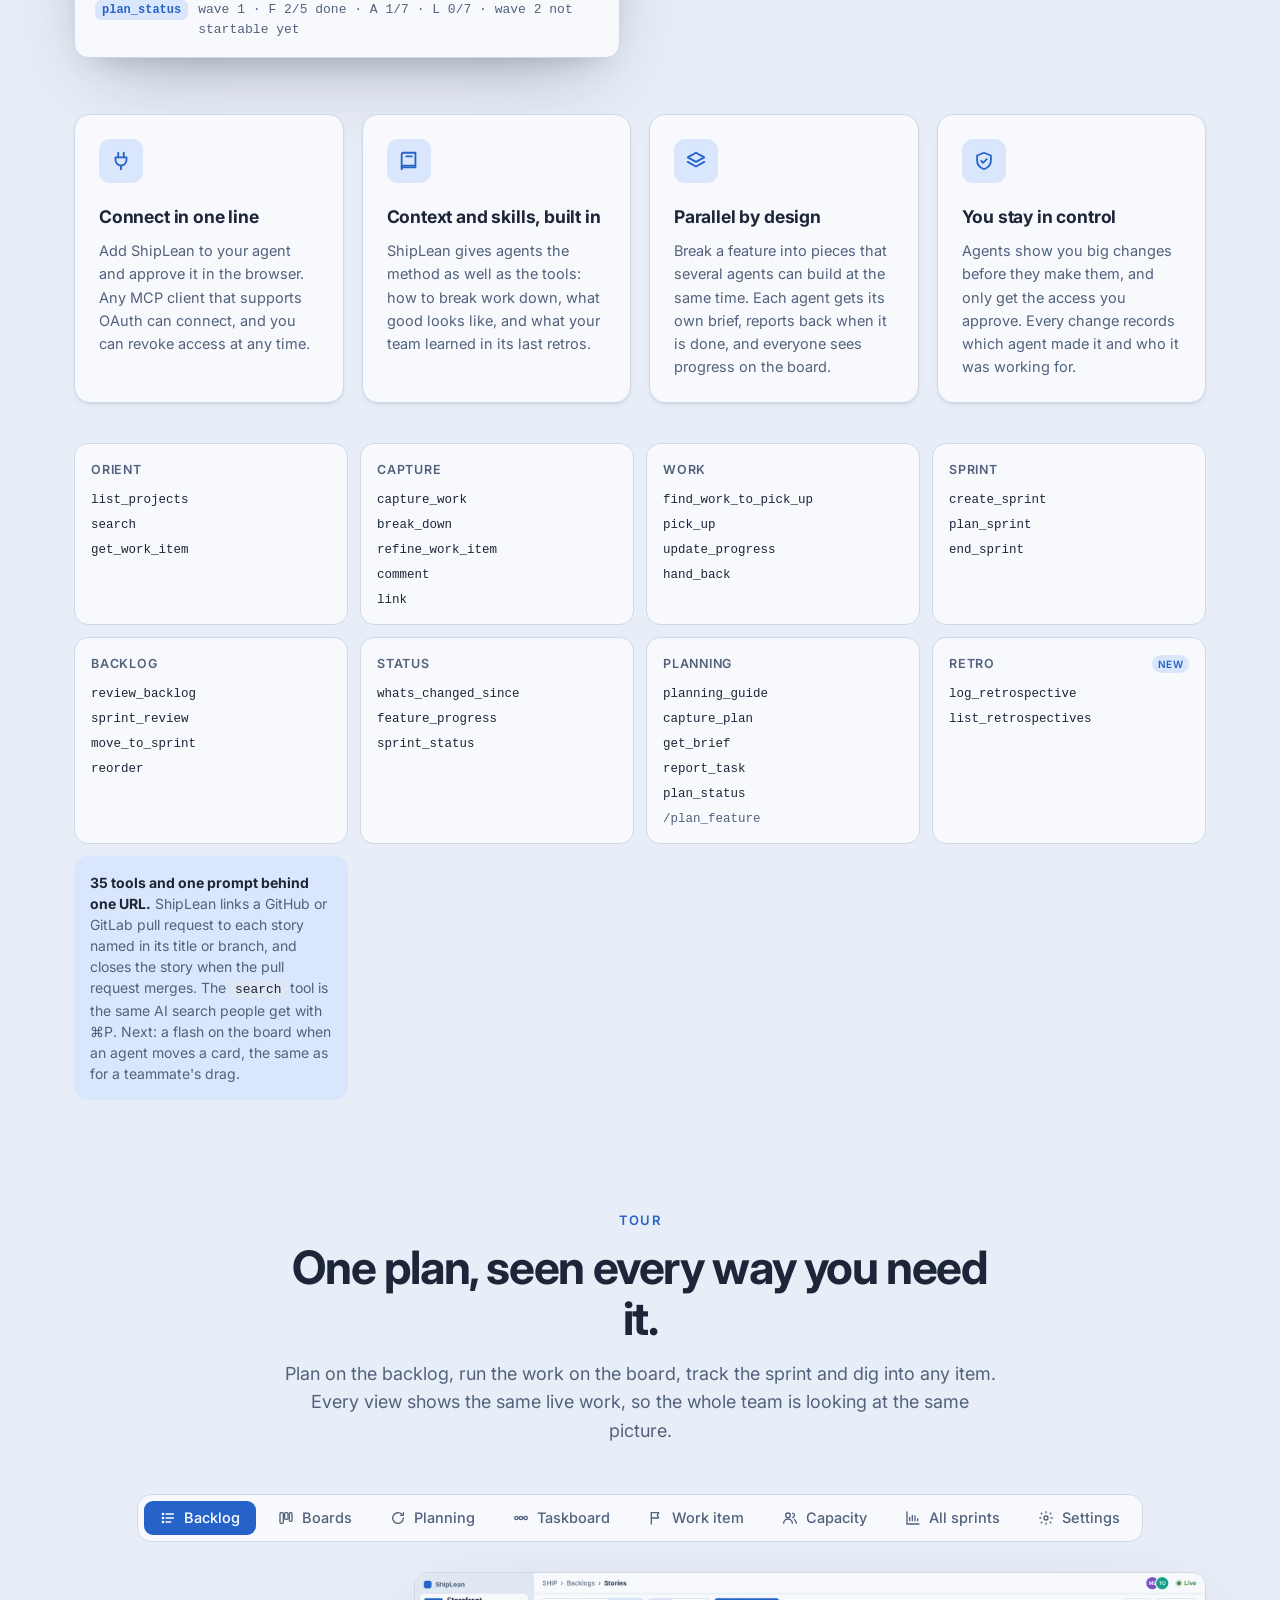
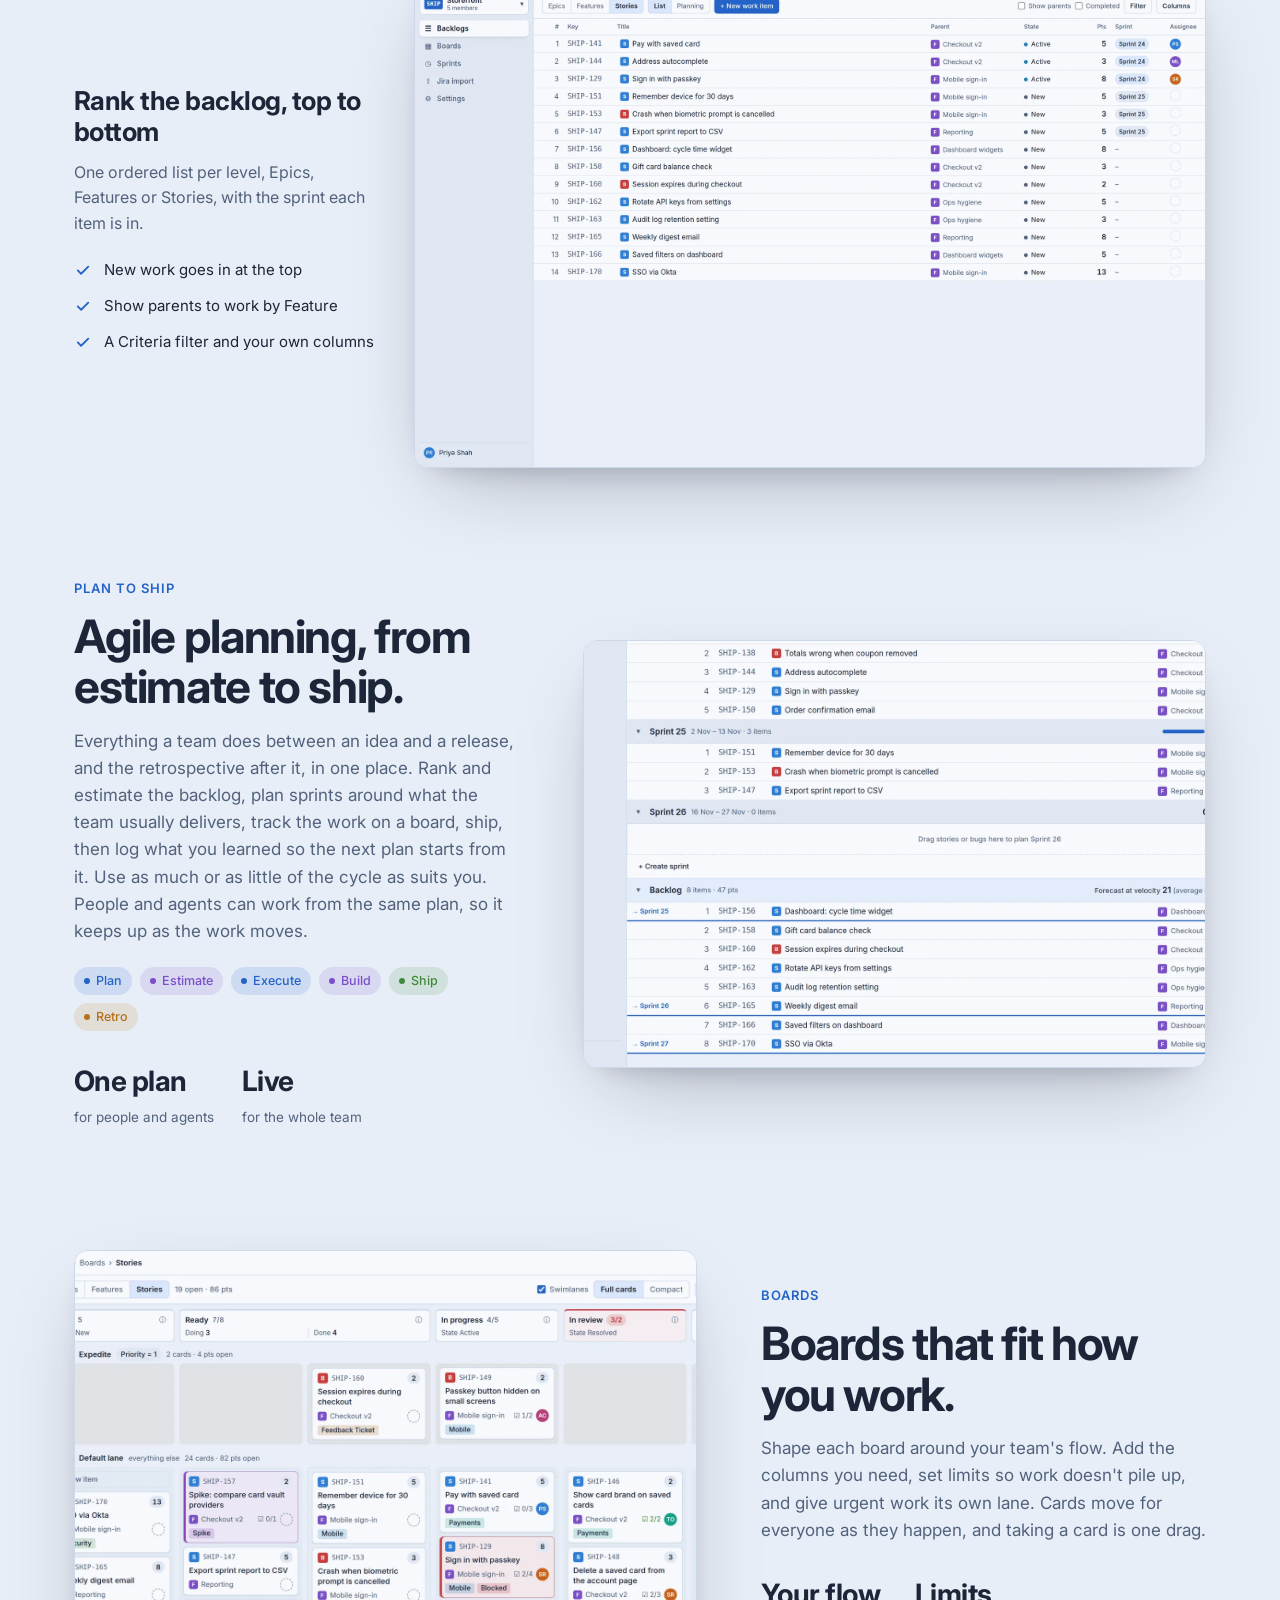
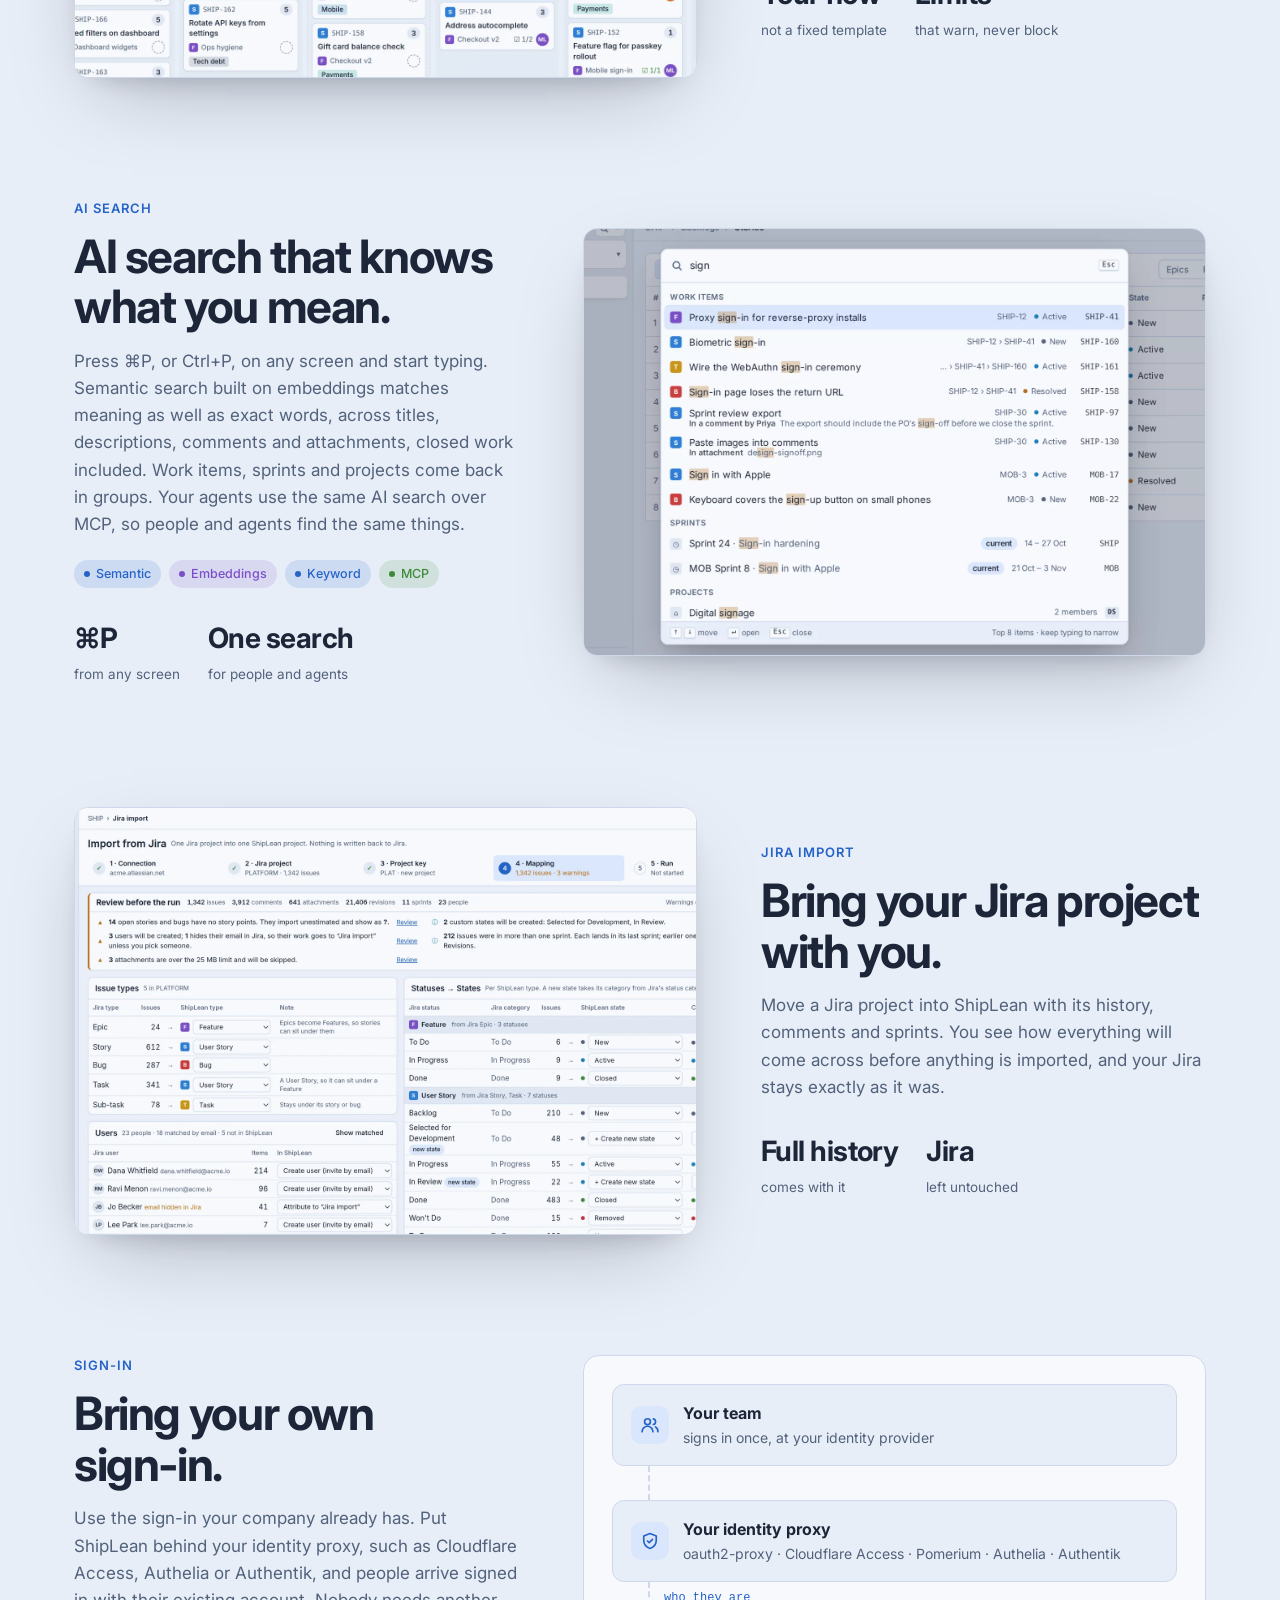
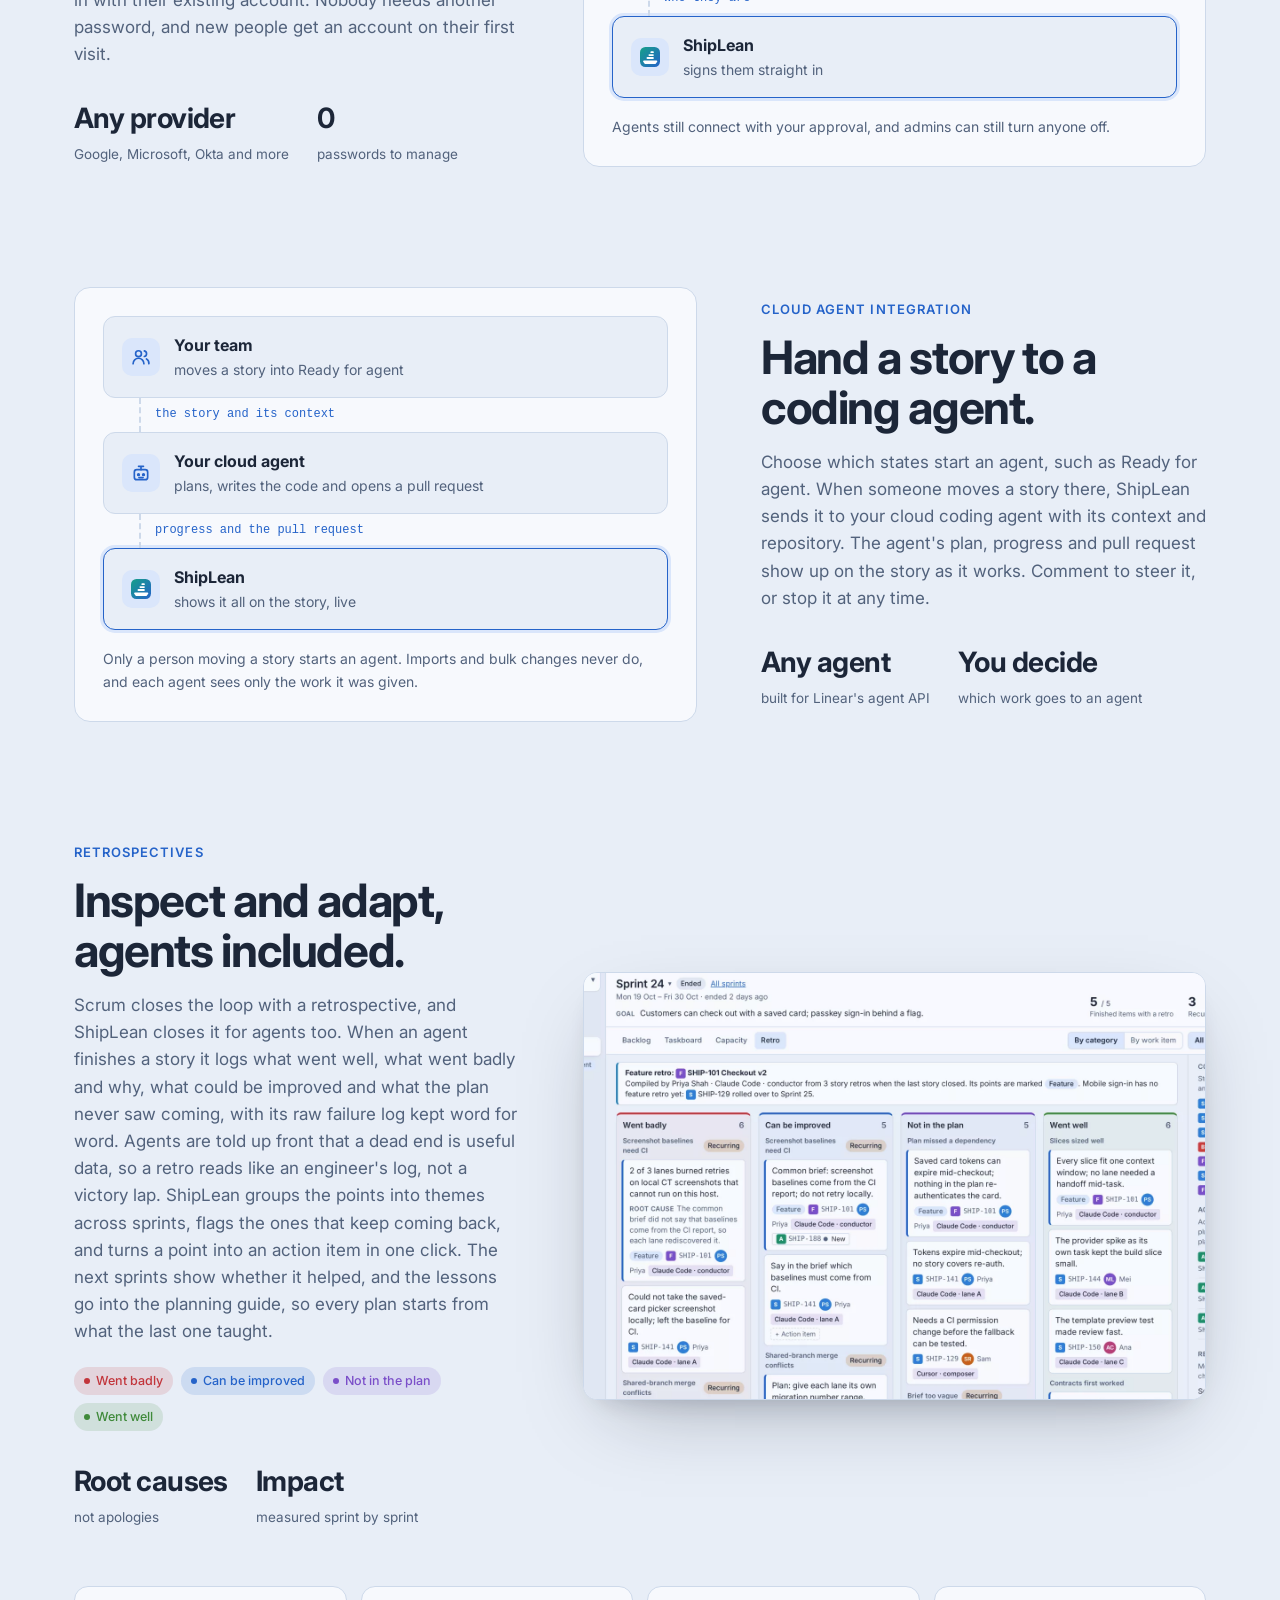
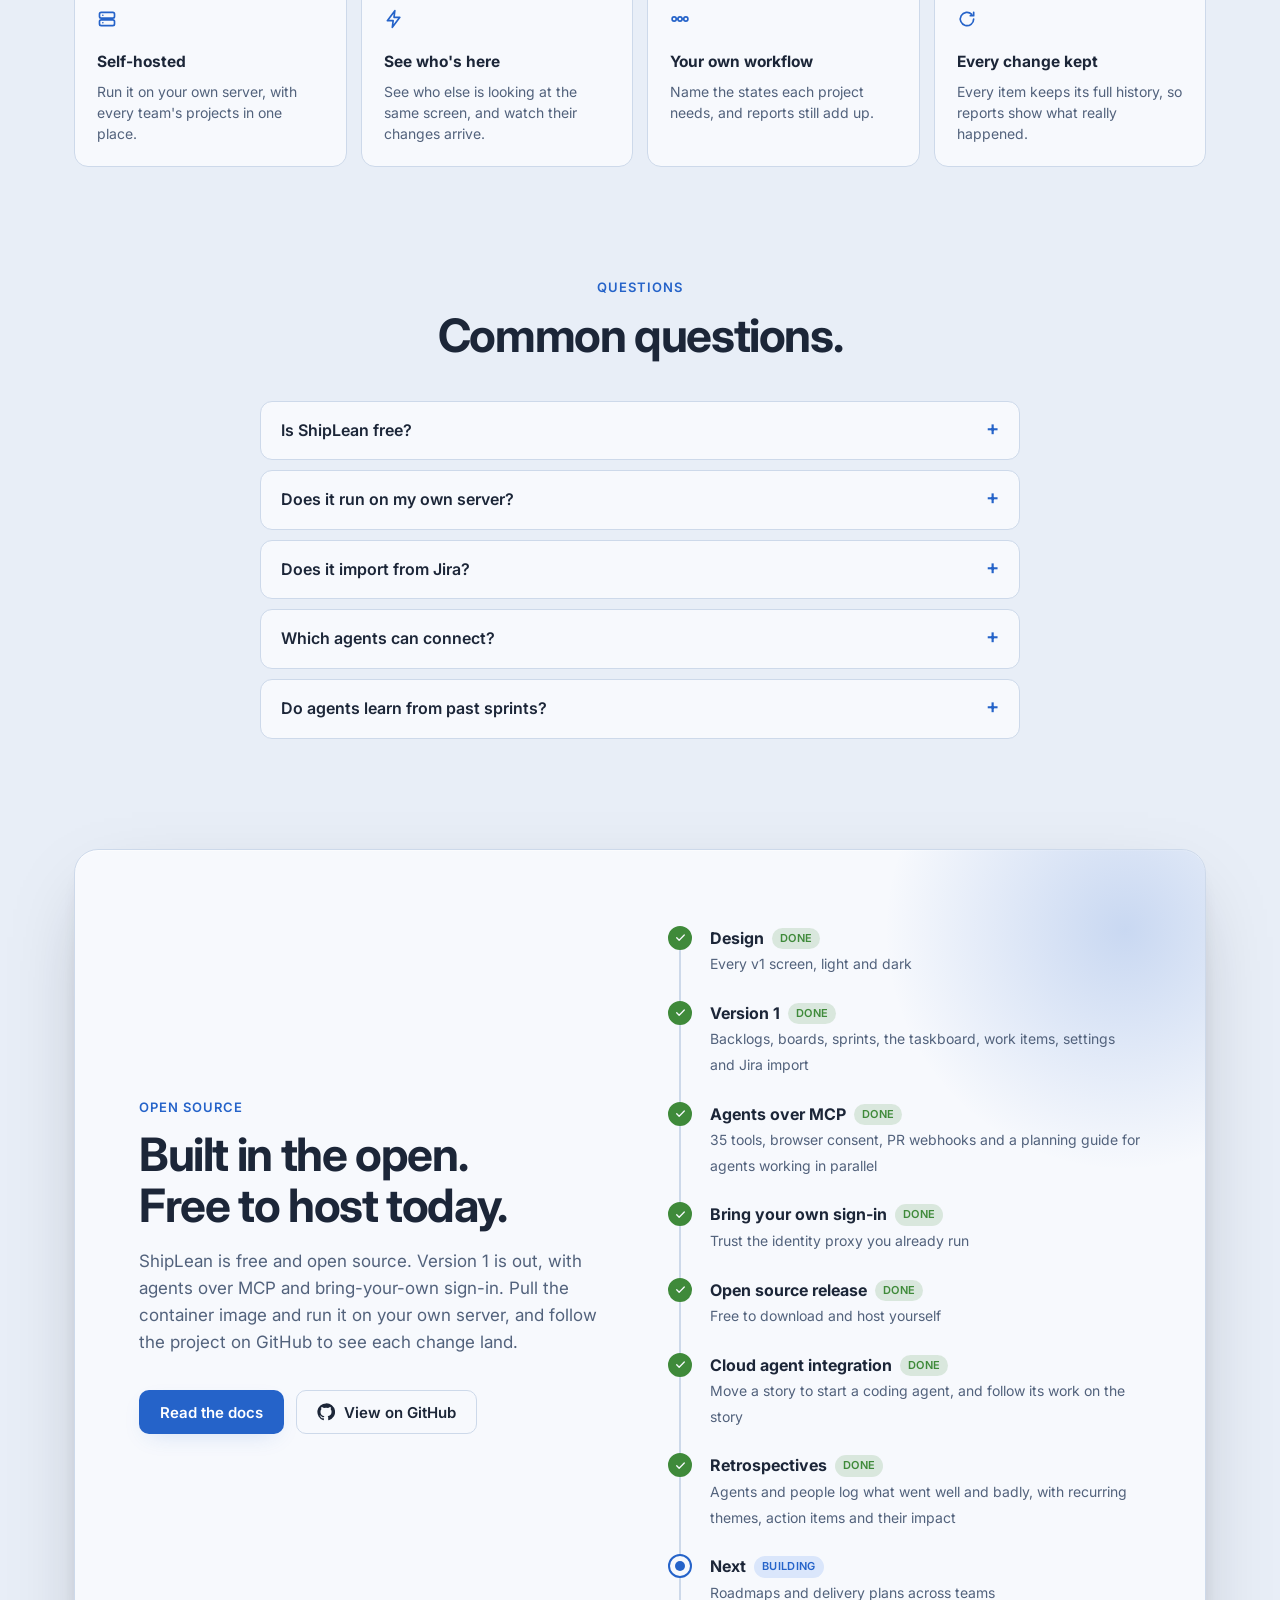
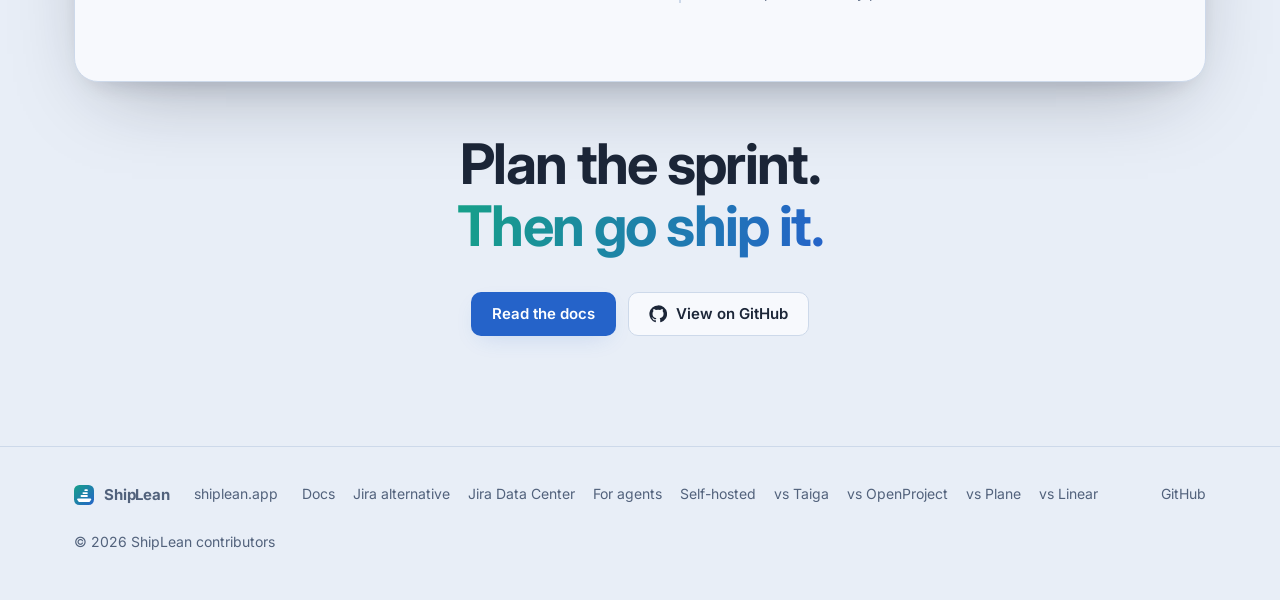
==== commit 624cbd7f: "Site: Retrospectives spotlight on the front page Agents and people now log retrospectives in ShipLea" ====
--- a/site/index.html
+++ b/site/index.html
@@ -20,7 +20,7 @@
 <link rel="stylesheet" href="tokens.css">
 <link rel="stylesheet" href="site.css">
 <script type="application/ld+json">{"@context":"https://schema.org","@type":"SoftwareApplication","name":"ShipLean","description":"ShipLean is a free, open-source, self-hosted Jira alternative: backlogs, boards and sprints, a forecast that shows which sprint each backlog item lands in, and an MCP server so your agents plan and work on the same backlog as the team.","applicationCategory":"BusinessApplication","operatingSystem":"Linux (self-hosted)","url":"https://shiplean.app/","image":"https://shiplean.app/og-image.png","offers":{"@type":"Offer","price":"0","priceCurrency":"USD"}}</script>
-<script type="application/ld+json">{"@context":"https://schema.org","@type":"FAQPage","mainEntity":[{"@type":"Question","name":"Is ShipLean free?","acceptedAnswer":{"@type":"Answer","text":"Yes. ShipLean is free and open source, and you host it yourself. The docs show how to install it."}},{"@type":"Question","name":"Does it run on my own server?","acceptedAnswer":{"@type":"Answer","text":"Yes. ShipLean is self-hosted, and every team's projects can live on one server you control. See the self-hosted page for what you need."}},{"@type":"Question","name":"Does it import from Jira?","acceptedAnswer":{"@type":"Answer","text":"Yes. You can move a Jira project into ShipLean with its history, comments and sprints. You review how everything will come across before anything is imported, and your Jira stays exactly as it was."}},{"@type":"Question","name":"Which agents can connect?","acceptedAnswer":{"@type":"Answer","text":"Claude Code, Claude Desktop, Cursor and any other MCP client that supports OAuth. You approve each agent in the browser and can revoke it at any time."}}]}</script>
+<script type="application/ld+json">{"@context":"https://schema.org","@type":"FAQPage","mainEntity":[{"@type":"Question","name":"Is ShipLean free?","acceptedAnswer":{"@type":"Answer","text":"Yes. ShipLean is free and open source, and you host it yourself. The docs show how to install it."}},{"@type":"Question","name":"Does it run on my own server?","acceptedAnswer":{"@type":"Answer","text":"Yes. ShipLean is self-hosted, and every team's projects can live on one server you control. See the self-hosted page for what you need."}},{"@type":"Question","name":"Does it import from Jira?","acceptedAnswer":{"@type":"Answer","text":"Yes. You can move a Jira project into ShipLean with its history, comments and sprints. You review how everything will come across before anything is imported, and your Jira stays exactly as it was."}},{"@type":"Question","name":"Which agents can connect?","acceptedAnswer":{"@type":"Answer","text":"Claude Code, Claude Desktop, Cursor and any other MCP client that supports OAuth. You approve each agent in the browser and can revoke it at any time."}},{"@type":"Question","name":"Do agents learn from past sprints?","acceptedAnswer":{"@type":"Answer","text":"Yes. When an agent finishes a story it logs a retrospective: what went well, what went badly and why, what to improve and what the plan missed. ShipLean groups the points into themes across sprints, you raise action items from them, and the lessons go into the planning guide the next agent reads."}}]}</script>
 </head>
 <body>
 
@@ -66,6 +66,7 @@
       <a href="#planning">Planning</a>
       <a href="#board">Boards</a>
       <a href="#search">AI search</a>
+      <a href="#retro">Retros</a>
       <a href="#jira">Jira import</a>
       <a href="#roadmap">Roadmap</a>
       <a href="https://docs.shiplean.app">Docs</a>
@@ -176,6 +177,7 @@
 <span class="t w"><code>pick_up</code><span>SHIP-247 moved to In progress · Claude Code, for Alex</span></span>
 <span class="t"><code>get_brief</code><span>SHIP-248: common brief + task brief + branch feat/240 + report template</span></span>
 <span class="t w"><code>report_task</code><span>SHIP-248 <span class="ok">done</span> · 3 commits · PR #312 linked · 1 left undone, now SHIP-271</span></span>
+<span class="t w"><code>log_retrospective</code><span>SHIP-248 · 1 went badly + root cause · 2 improve · 1 not in plan · failure log kept</span></span>
 <span class="t"><code>plan_status</code><span>wave 1 · F 2/5 done · A 1/7 · L 0/7 · wave 2 not startable yet</span></span></pre>
         </div>
         <div>
@@ -224,8 +226,9 @@
         <div class="tool-group"><h4>Sprint</h4><ul><li>create_sprint</li><li>plan_sprint</li><li>end_sprint</li></ul></div>
         <div class="tool-group"><h4>Backlog</h4><ul><li>review_backlog</li><li>sprint_review</li><li>move_to_sprint</li><li>reorder</li></ul></div>
         <div class="tool-group"><h4>Status</h4><ul><li>whats_changed_since</li><li>feature_progress</li><li>sprint_status</li></ul></div>
-        <div class="tool-group"><h4>Planning<span class="new">New</span></h4><ul><li>planning_guide</li><li>capture_plan</li><li>get_brief</li><li>report_task</li><li>plan_status</li><li class="prompt">/plan_feature</li></ul></div>
-        <p class="tools-note"><b>26 tools and one prompt behind one URL.</b> ShipLean links a GitHub or GitLab pull request to each story named in its title or branch, and closes the story when the pull request merges. The <code>search</code> tool is the same AI search people get with ⌘P. Next: a flash on the board when an agent moves a card, the same as for a teammate's drag.</p>
+        <div class="tool-group"><h4>Planning</h4><ul><li>planning_guide</li><li>capture_plan</li><li>get_brief</li><li>report_task</li><li>plan_status</li><li class="prompt">/plan_feature</li></ul></div>
+        <div class="tool-group"><h4>Retro<span class="new">New</span></h4><ul><li>log_retrospective</li><li>list_retrospectives</li></ul></div>
+        <p class="tools-note"><b>35 tools and one prompt behind one URL.</b> ShipLean links a GitHub or GitLab pull request to each story named in its title or branch, and closes the story when the pull request merges. The <code>search</code> tool is the same AI search people get with ⌘P. Next: a flash on the board when an agent moves a card, the same as for a teammate's drag.</p>
       </div>
     </div>
   </section>
@@ -365,13 +368,14 @@
         <div class="copy">
           <div class="eyebrow">Plan to ship</div>
           <h2>Agile planning, from estimate to ship.</h2>
-          <p>Everything a team does between an idea and a release, in one place. Rank and estimate the backlog, plan sprints around what the team usually delivers, track the work on a board and ship, using as much or as little of it as suits you. People and agents can work from the same plan, so it keeps up as the work moves.</p>
+          <p>Everything a team does between an idea and a release, and the retrospective after it, in one place. Rank and estimate the backlog, plan sprints around what the team usually delivers, track the work on a board, ship, then log what you learned so the next plan starts from it. Use as much or as little of the cycle as suits you. People and agents can work from the same plan, so it keeps up as the work moves.</p>
           <div class="chips">
             <span class="chip" style="--c:var(--color-accent)">Plan</span>
             <span class="chip" style="--c:var(--type-feature)">Estimate</span>
             <span class="chip" style="--c:var(--color-accent)">Execute</span>
             <span class="chip" style="--c:var(--type-feature)">Build</span>
             <span class="chip" style="--c:var(--color-ok)">Ship</span>
+            <span class="chip" style="--c:var(--color-warn)">Retro</span>
           </div>
           <div class="stat-row">
             <div class="stat"><b>One plan</b><span>for people and agents</span></div>
@@ -478,6 +482,28 @@
         </div>
       </div>
 
+      <div class="spot" id="retro">
+        <div class="copy">
+          <div class="eyebrow">Retrospectives</div>
+          <h2>Inspect and adapt, agents included.</h2>
+          <p>Scrum closes the loop with a retrospective, and ShipLean closes it for agents too. When an agent finishes a story it logs what went well, what went badly and why, what could be improved and what the plan never saw coming, with its raw failure log kept word for word. Agents are told up front that a dead end is useful data, so a retro reads like an engineer's log, not a victory lap. ShipLean groups the points into themes across sprints, flags the ones that keep coming back, and turns a point into an action item in one click. The next sprints show whether it helped, and the lessons go into the planning guide, so every plan starts from what the last one taught.</p>
+          <div class="chips">
+            <span class="chip" style="--c:var(--color-danger)">Went badly</span>
+            <span class="chip" style="--c:var(--color-accent)">Can be improved</span>
+            <span class="chip" style="--c:var(--type-feature)">Not in the plan</span>
+            <span class="chip" style="--c:var(--color-ok)">Went well</span>
+          </div>
+          <div class="stat-row">
+            <div class="stat"><b>Root causes</b><span>not apologies</span></div>
+            <div class="stat"><b>Impact</b><span>measured sprint by sprint</span></div>
+          </div>
+        </div>
+        <div class="frame crop retro">
+          <img class="only-light" src="shots/retro-light.webp" alt="A sprint's Retro tab: points from agents and people in four columns, Went badly, Can be improved, Not in the plan and Went well, grouped by theme, with recurring themes, coverage and action items in the rail" loading="lazy" width="2000" height="1250">
+          <img class="only-dark" src="shots/retro-dark.webp" alt="A sprint's Retro tab, dark" loading="lazy" width="2000" height="1250">
+        </div>
+      </div>
+
       <div class="minis">
         <div class="mini"><svg><use href="#i-server"/></svg><h4>Self-hosted</h4><p>Run it on your own server, with every team's projects in one place.</p></div>
         <div class="mini"><svg><use href="#i-bolt"/></svg><h4>See who's here</h4><p>See who else is looking at the same screen, and watch their changes arrive.</p></div>
@@ -491,7 +517,7 @@
   <section id="faq" style="padding-top:0">
     <div class="wrap">
       <div class="sec-head center"><div class="eyebrow">Questions</div><h2>Common questions.</h2></div>
-      <div class="faq"><details><summary>Is ShipLean free?</summary><p>Yes. ShipLean is free and open source, and you host it yourself. The docs show how to install it.</p></details><details><summary>Does it run on my own server?</summary><p>Yes. ShipLean is self-hosted, and every team&#x27;s projects can live on one server you control. See the <a href="/self-hosted">self-hosted page</a> for what you need.</p></details><details><summary>Does it import from Jira?</summary><p>Yes. You can move a <a href="/jira-alternative">Jira project</a> into ShipLean with its history, comments and sprints. You review how everything will come across before anything is imported, and your Jira stays exactly as it was.</p></details><details><summary>Which agents can connect?</summary><p><a href="/mcp">Claude Code, Claude Desktop, Cursor and any other MCP client</a> that supports OAuth. You approve each agent in the browser and can revoke it at any time.</p></details></div>
+      <div class="faq"><details><summary>Is ShipLean free?</summary><p>Yes. ShipLean is free and open source, and you host it yourself. The docs show how to install it.</p></details><details><summary>Does it run on my own server?</summary><p>Yes. ShipLean is self-hosted, and every team&#x27;s projects can live on one server you control. See the <a href="/self-hosted">self-hosted page</a> for what you need.</p></details><details><summary>Does it import from Jira?</summary><p>Yes. You can move a <a href="/jira-alternative">Jira project</a> into ShipLean with its history, comments and sprints. You review how everything will come across before anything is imported, and your Jira stays exactly as it was.</p></details><details><summary>Which agents can connect?</summary><p><a href="/mcp">Claude Code, Claude Desktop, Cursor and any other MCP client</a> that supports OAuth. You approve each agent in the browser and can revoke it at any time.</p></details><details><summary>Do agents learn from past sprints?</summary><p>Yes. When an agent finishes a story it logs a <a href="#retro">retrospective</a>: what went well, what went badly and why, what to improve and what the plan missed. ShipLean groups the points into themes across sprints, you raise action items from them, and the lessons go into the planning guide the next agent reads.</p></details></div>
     </div>
   </section>
 
@@ -510,10 +536,11 @@
         <ol class="road">
           <li class="done"><span class="node"><svg><use href="#i-check"/></svg></span><div><b>Design<span class="badge">Done</span></b><span>Every v1 screen, light and dark</span></div></li>
           <li class="done"><span class="node"><svg><use href="#i-check"/></svg></span><div><b>Version 1<span class="badge">Done</span></b><span>Backlogs, boards, sprints, the taskboard, work items, settings and Jira import</span></div></li>
-          <li class="done"><span class="node"><svg><use href="#i-check"/></svg></span><div><b>Agents over MCP<span class="badge">Done</span></b><span>26 tools, browser consent, PR webhooks and a planning guide for agents working in parallel</span></div></li>
+          <li class="done"><span class="node"><svg><use href="#i-check"/></svg></span><div><b>Agents over MCP<span class="badge">Done</span></b><span>35 tools, browser consent, PR webhooks and a planning guide for agents working in parallel</span></div></li>
           <li class="done"><span class="node"><svg><use href="#i-check"/></svg></span><div><b>Bring your own sign-in<span class="badge">Done</span></b><span>Trust the identity proxy you already run</span></div></li>
           <li class="done"><span class="node"><svg><use href="#i-check"/></svg></span><div><b>Open source release<span class="badge">Done</span></b><span>Free to download and host yourself</span></div></li>
           <li class="done"><span class="node"><svg><use href="#i-check"/></svg></span><div><b>Cloud agent integration<span class="badge">Done</span></b><span>Move a story to start a coding agent, and follow its work on the story</span></div></li>
+          <li class="done"><span class="node"><svg><use href="#i-check"/></svg></span><div><b>Retrospectives<span class="badge">Done</span></b><span>Agents and people log what went well and badly, with recurring themes, action items and their impact</span></div></li>
           <li class="now"><span class="node"></span><div><b>Next<span class="badge">Building</span></b><span>Roadmaps and delivery plans across teams</span></div></li>
         </ol>
       </div>
--- a/site/site.css
+++ b/site/site.css
@@ -385,6 +385,7 @@
   .crop.plan img { transform: scale(1.25); transform-origin: 30% 100%; }
   .crop.board img { transform: scale(1.35); transform-origin: 60% 0%; }
   .crop.search img { transform: scale(1.1); transform-origin: 50% 40%; }
+  .crop.retro img { transform: scale(1.3); transform-origin: 38% 22%; }
   .crop.jira img { object-position: left top; transform: scale(1.19); transform-origin: 100% 0%; }
   .crop.end img { transform: scale(1.75); transform-origin: 50% 50%; }
 
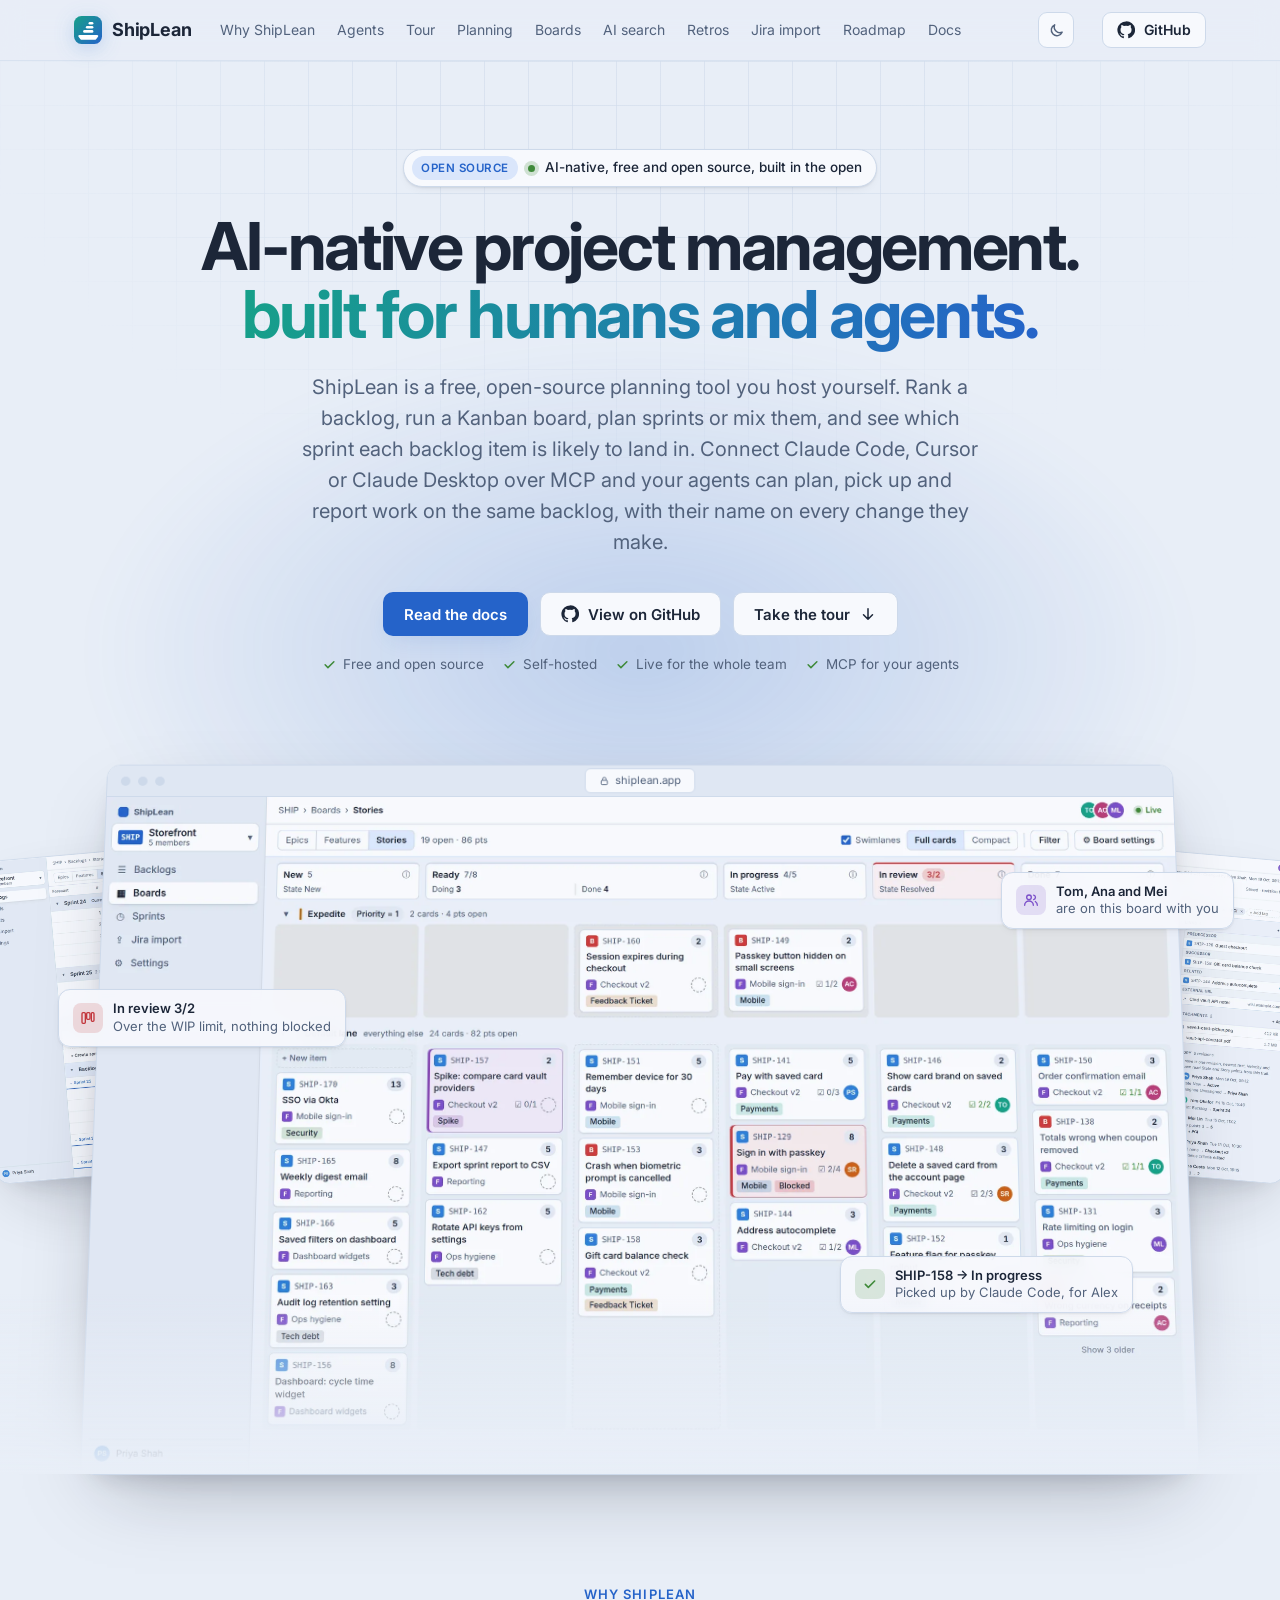
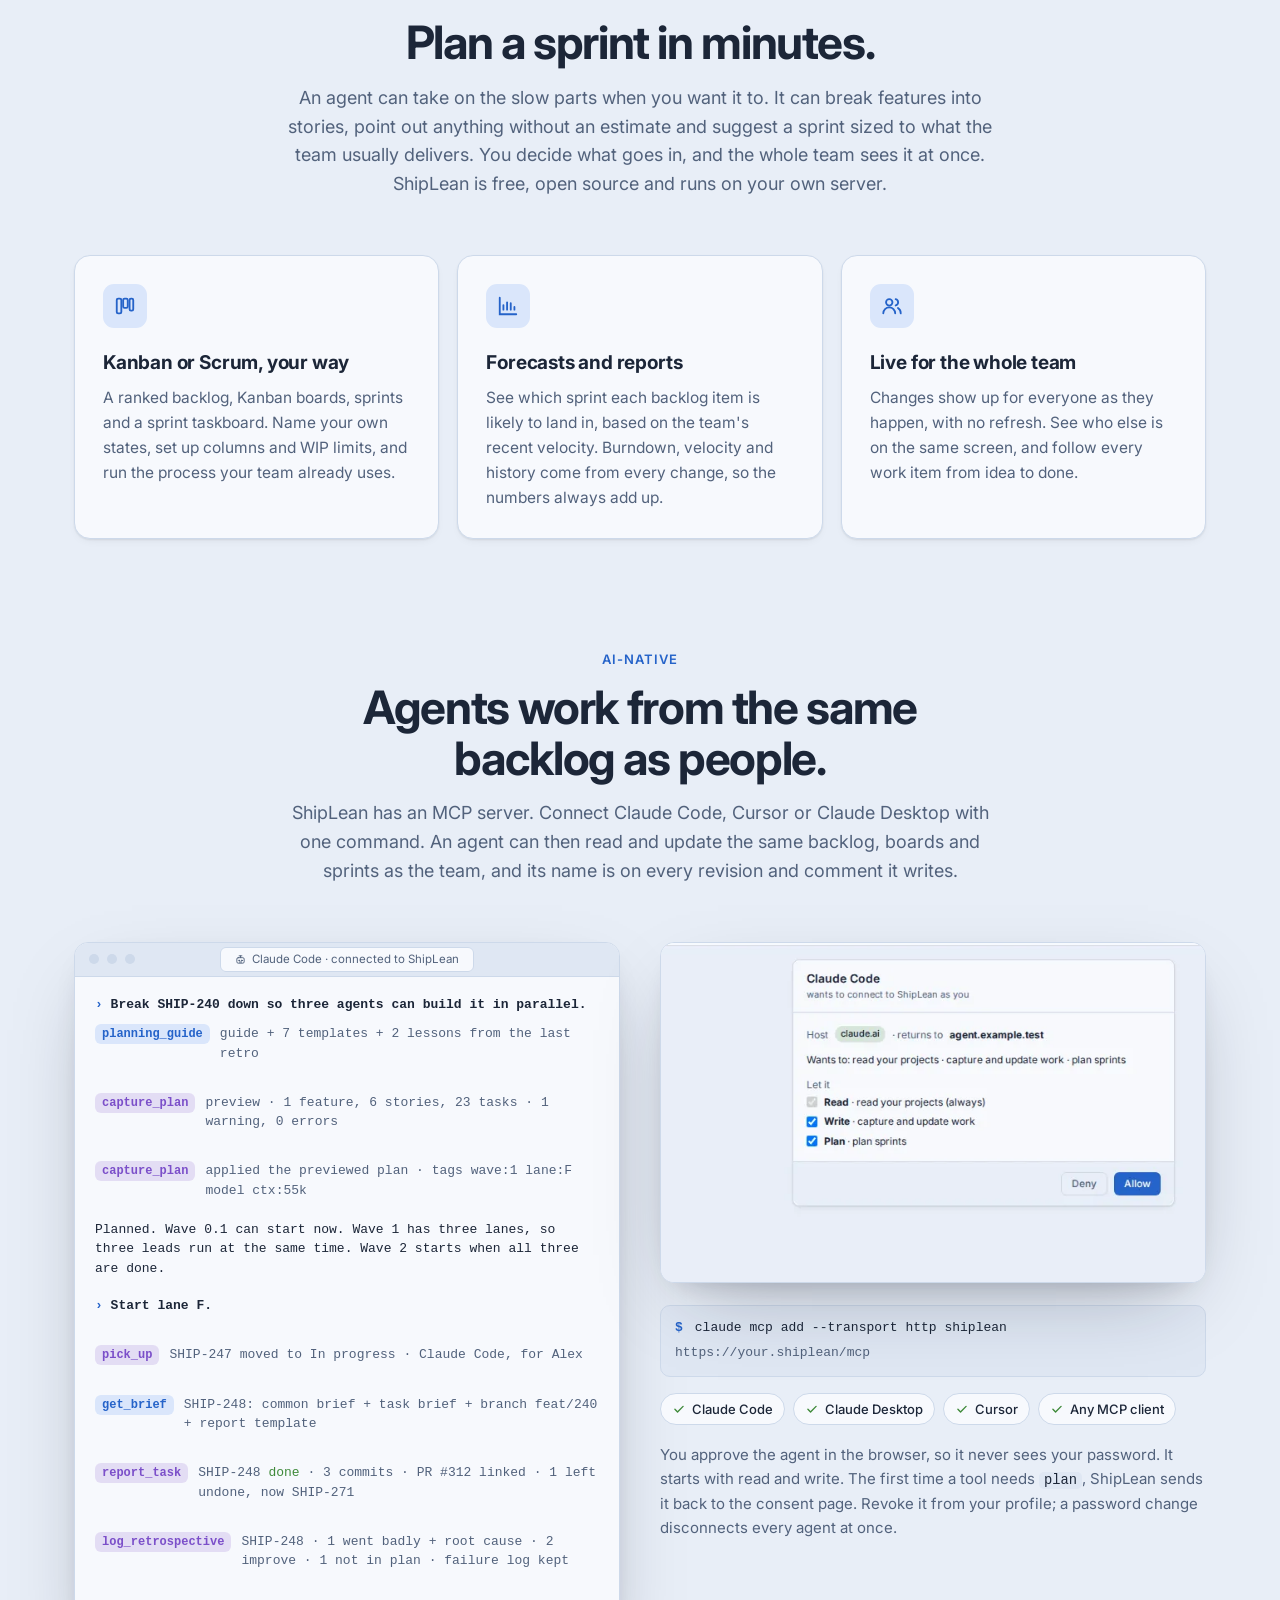
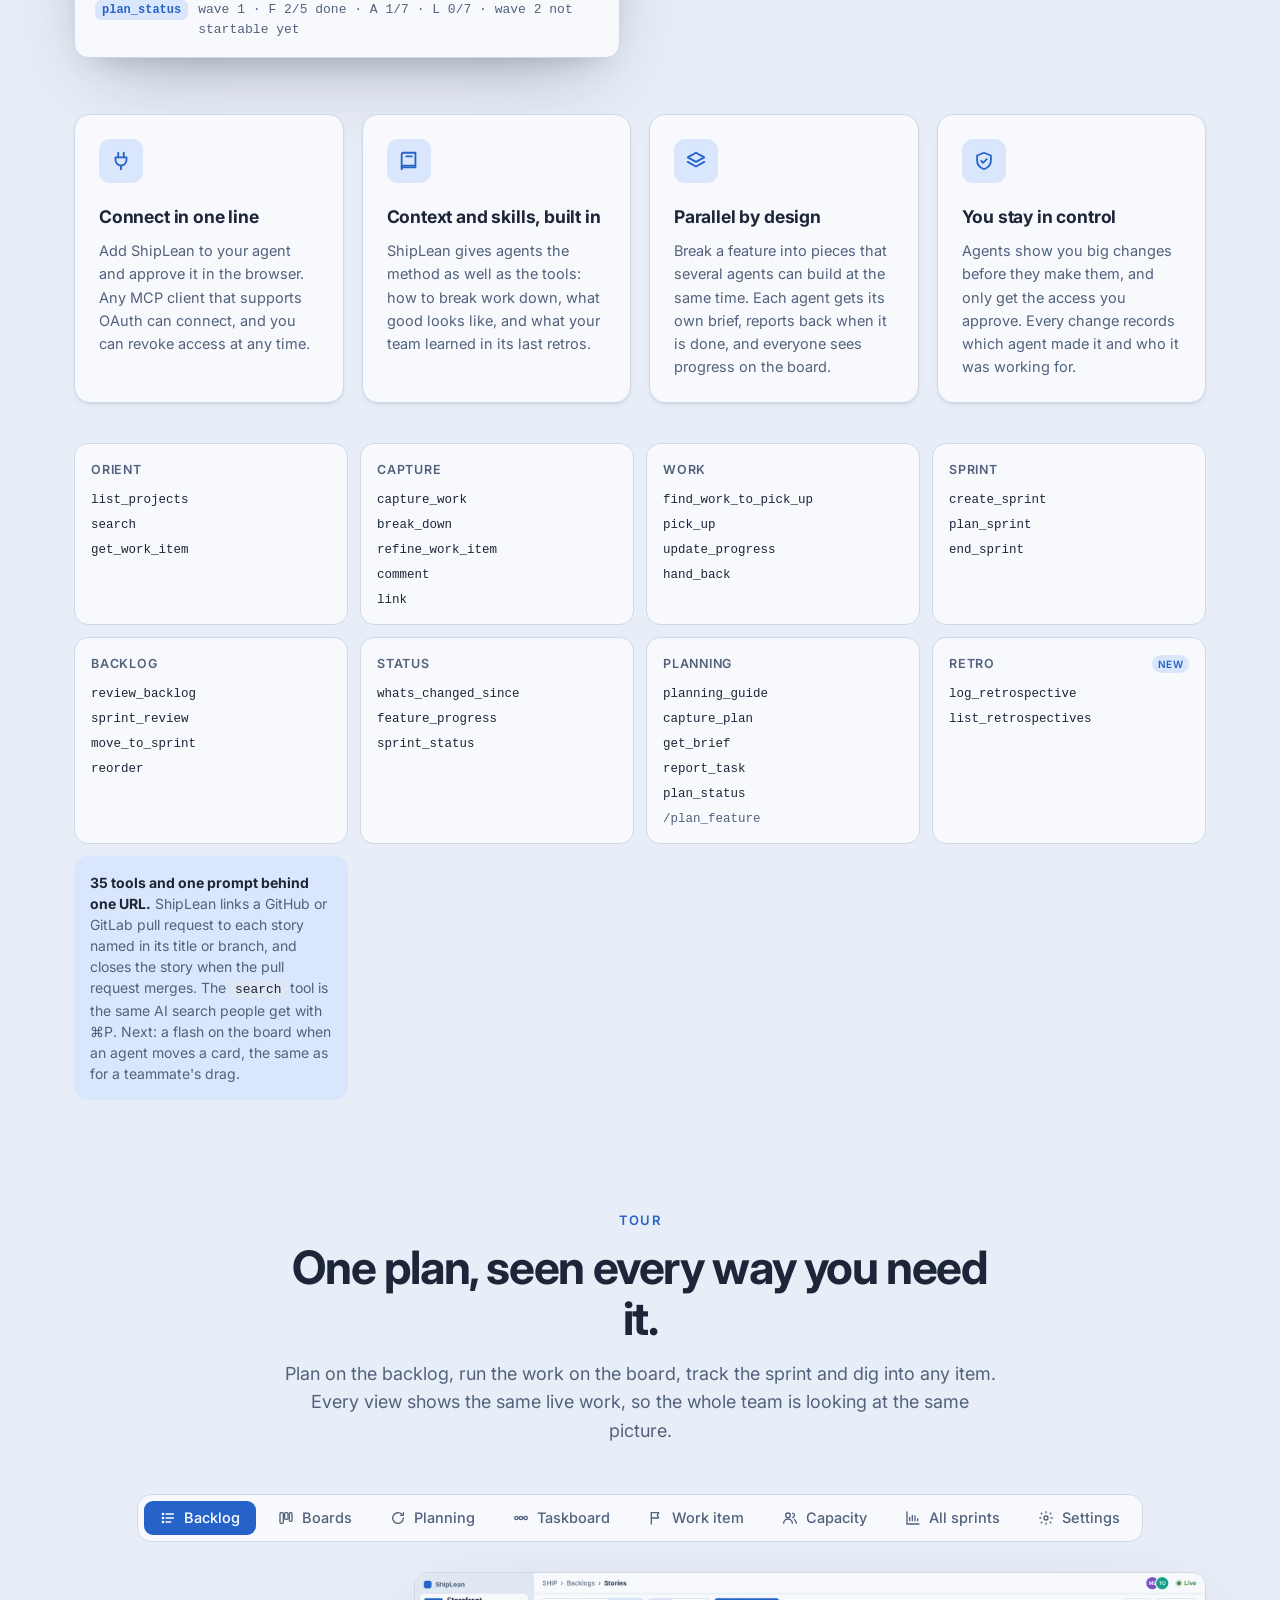
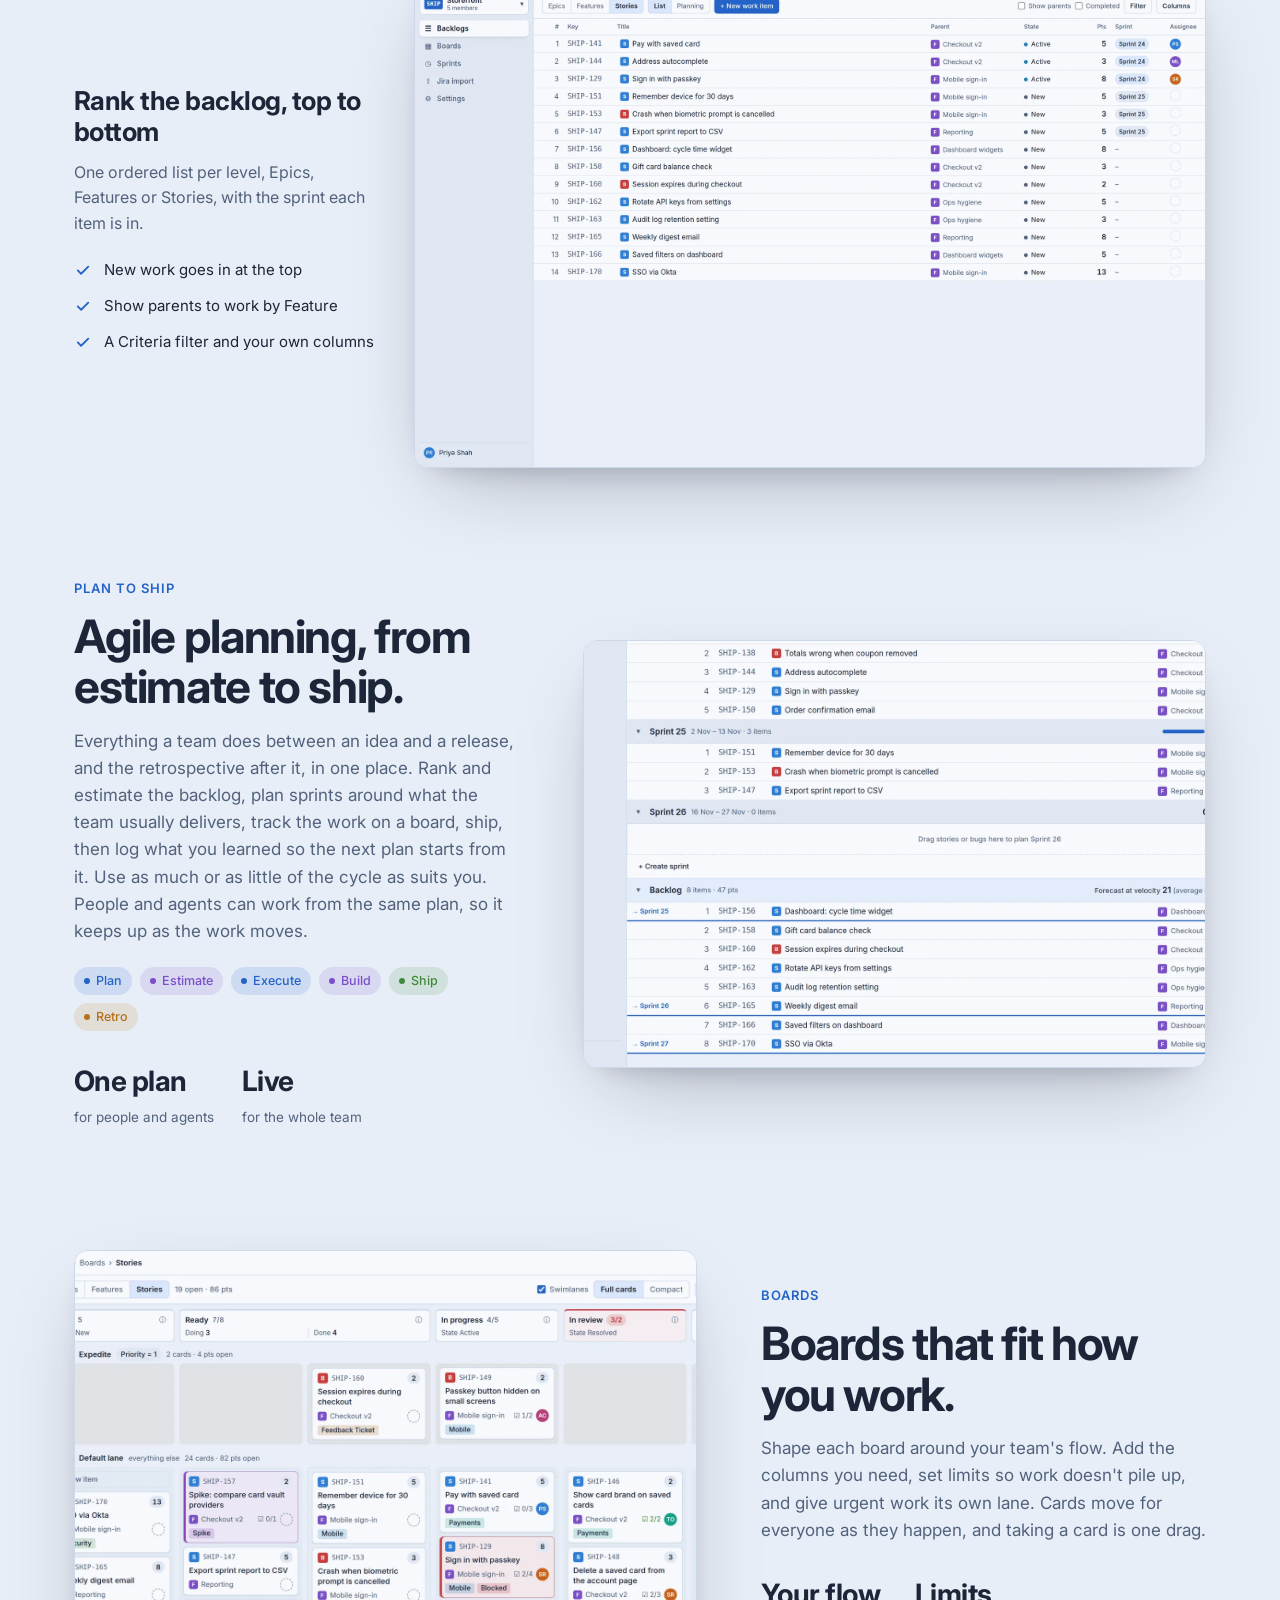
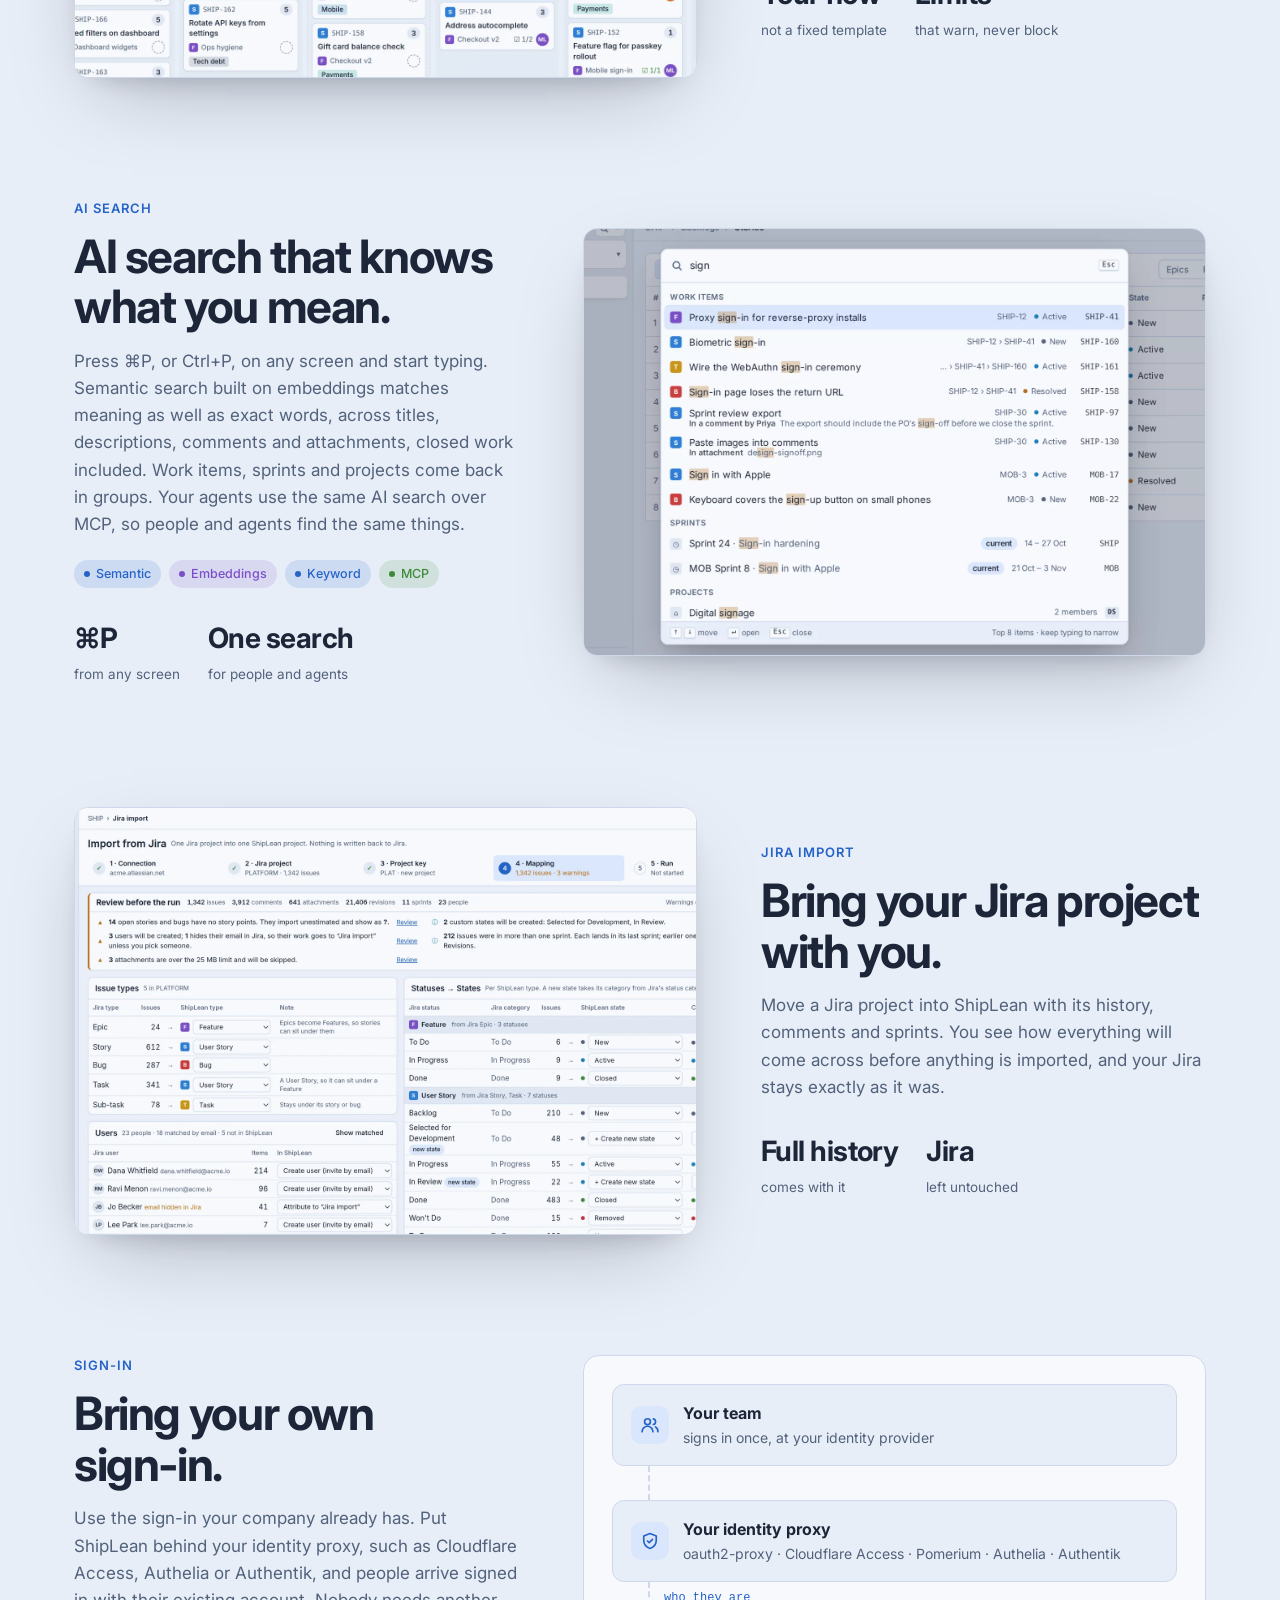
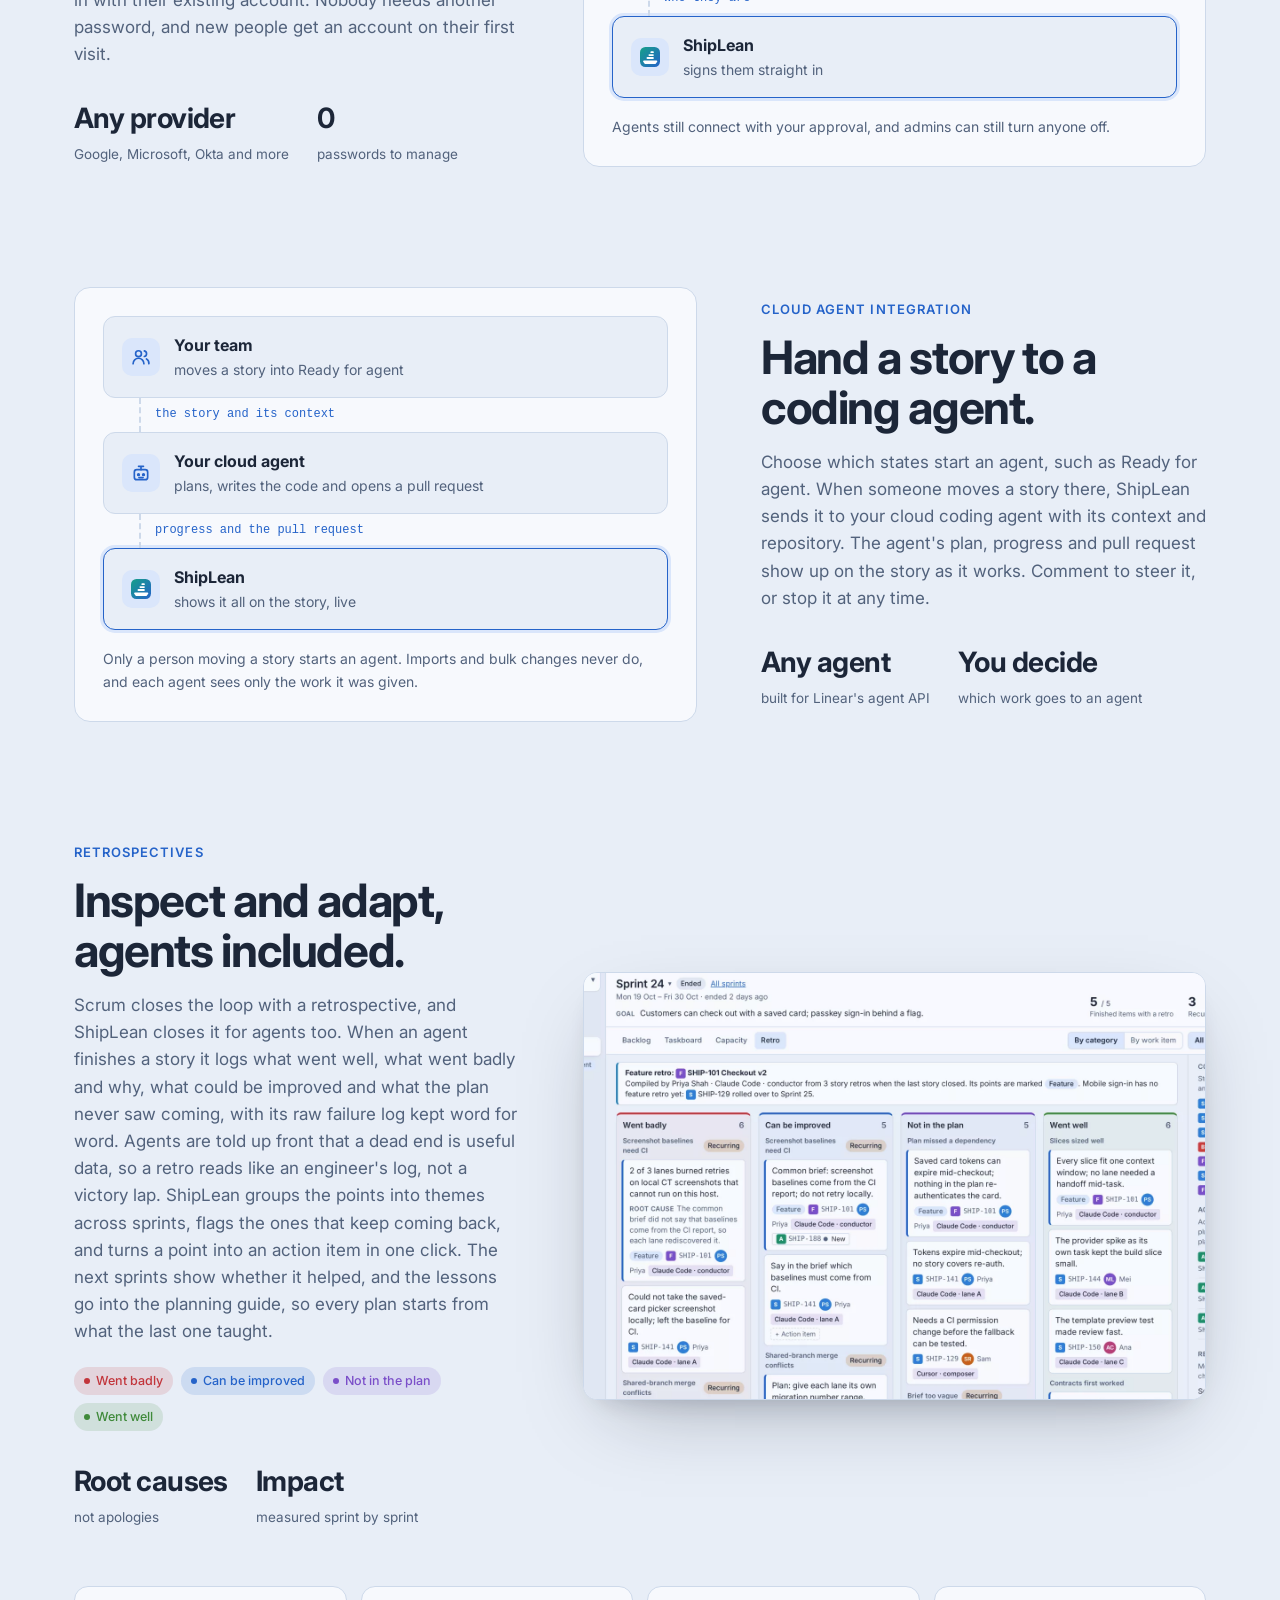
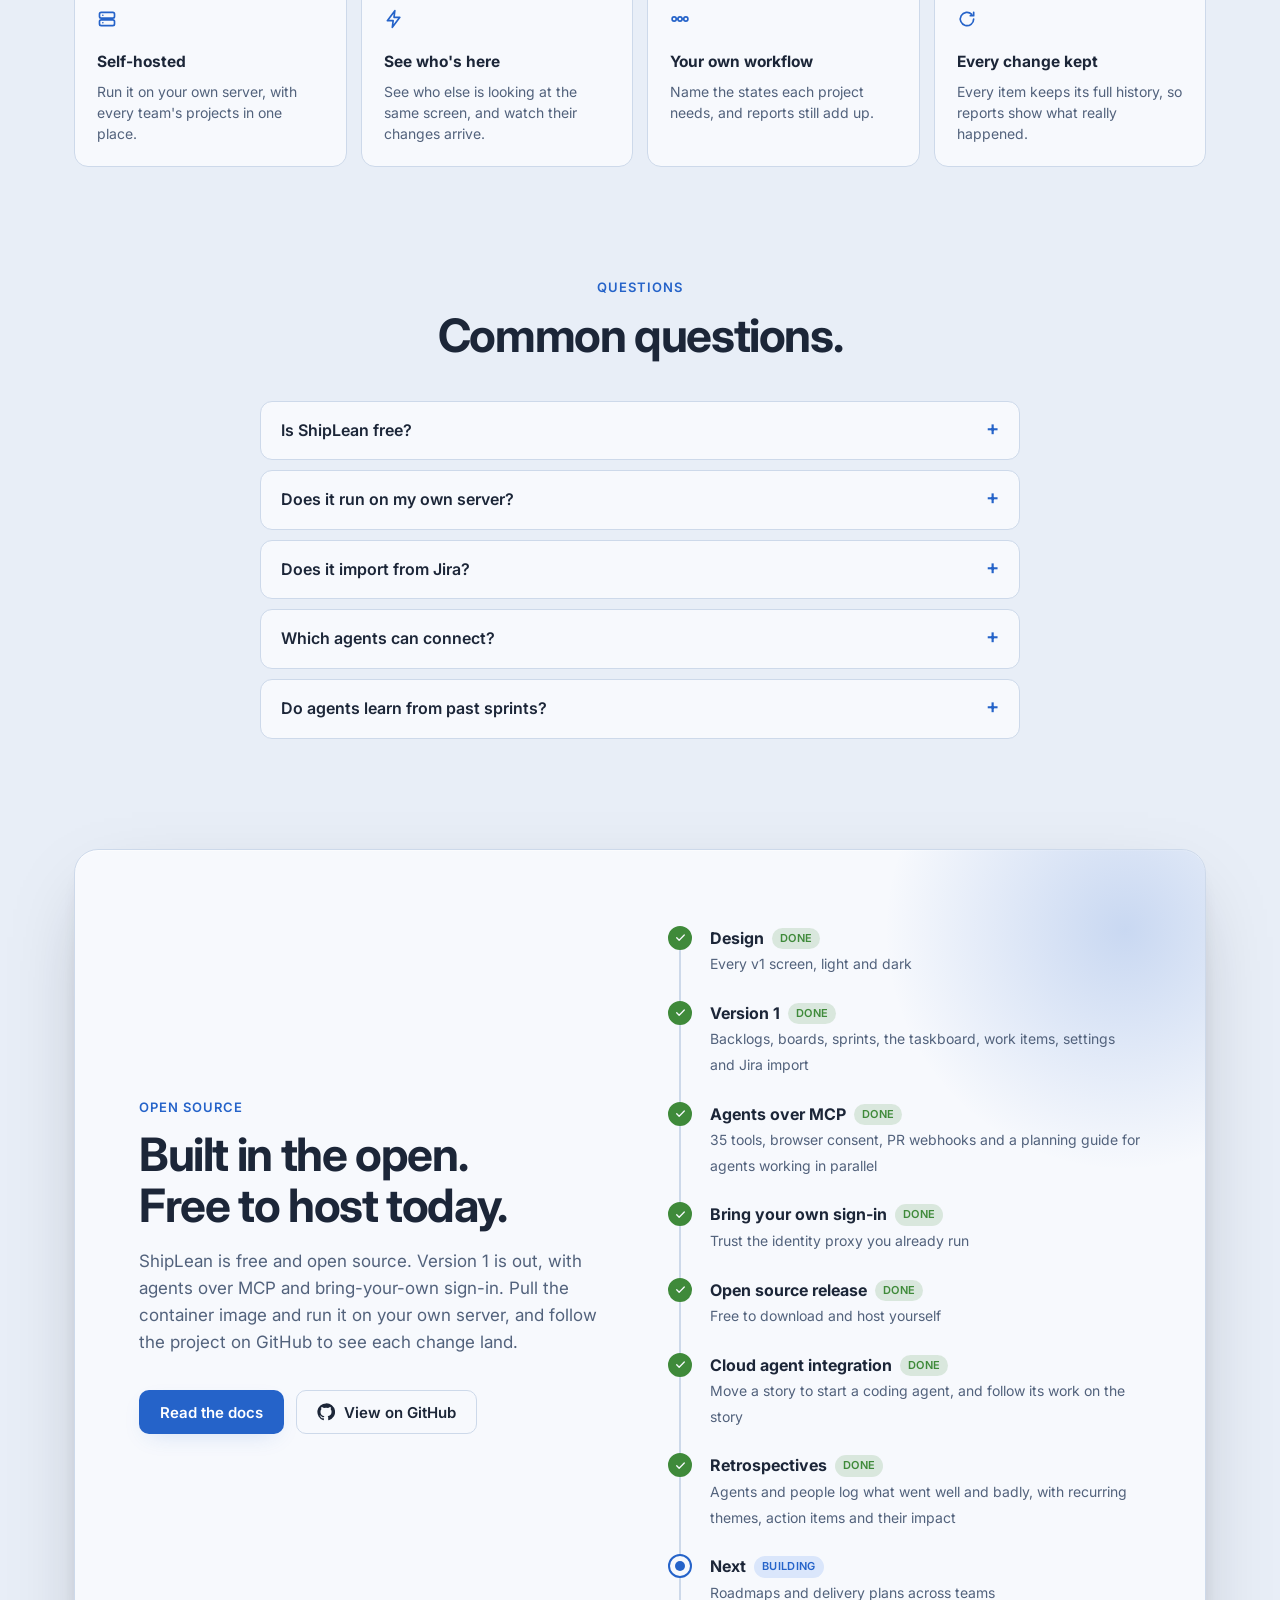
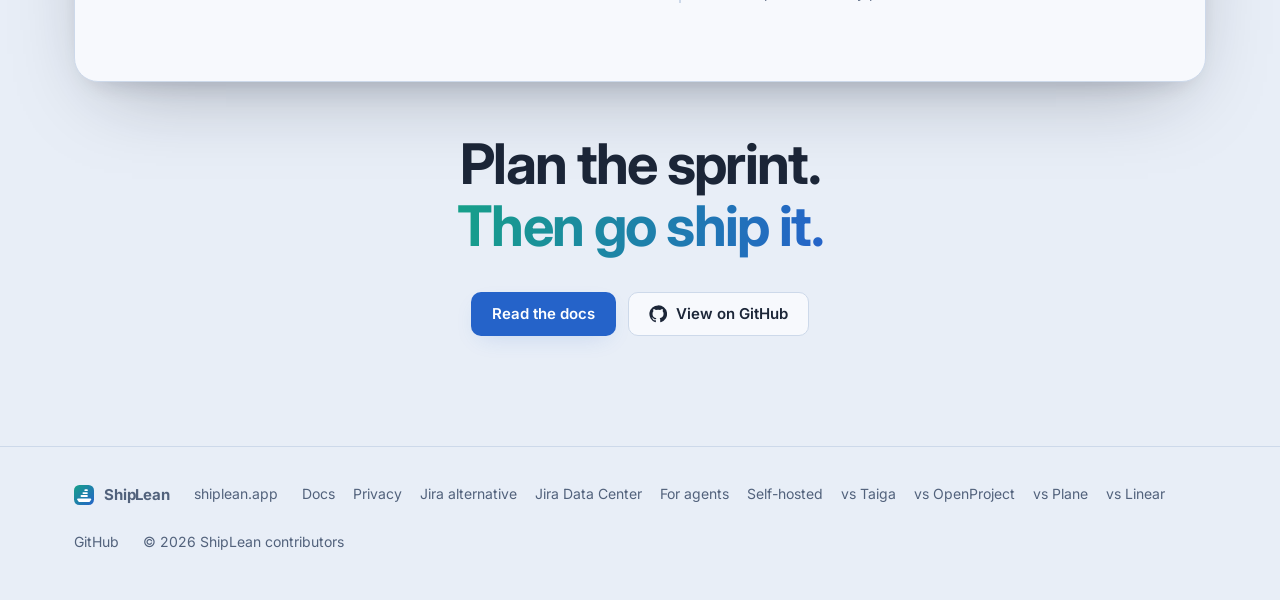
==== commit 99365af3: "Add privacy policy" ====
--- a/site/index.html
+++ b/site/index.html
@@ -561,6 +561,7 @@
     <span>shiplean.app</span>
     <div class="foot-links">
       <a href="https://docs.shiplean.app">Docs</a>
+      <a href="/privacy">Privacy</a>
       <a href="/jira-alternative">Jira alternative</a>
       <a href="/jira-data-center">Jira Data Center</a>
       <a href="/mcp">For agents</a>
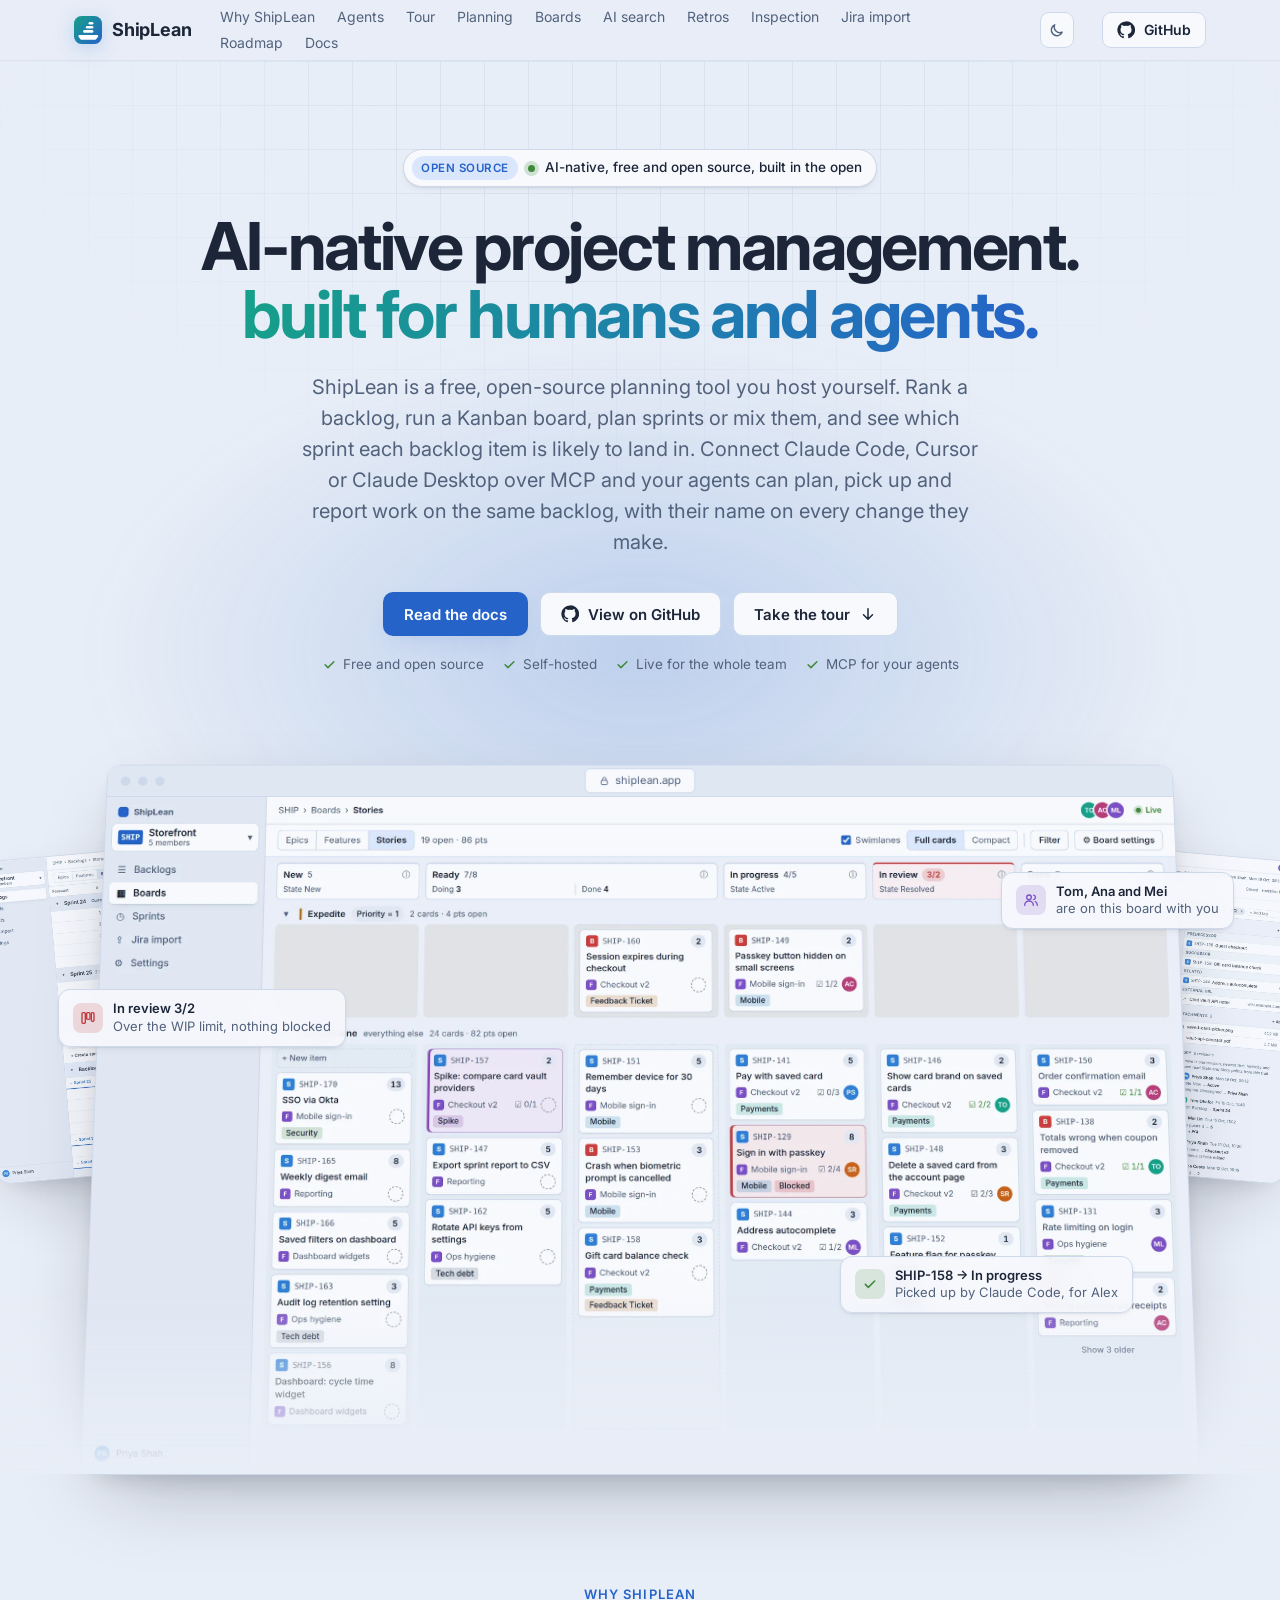
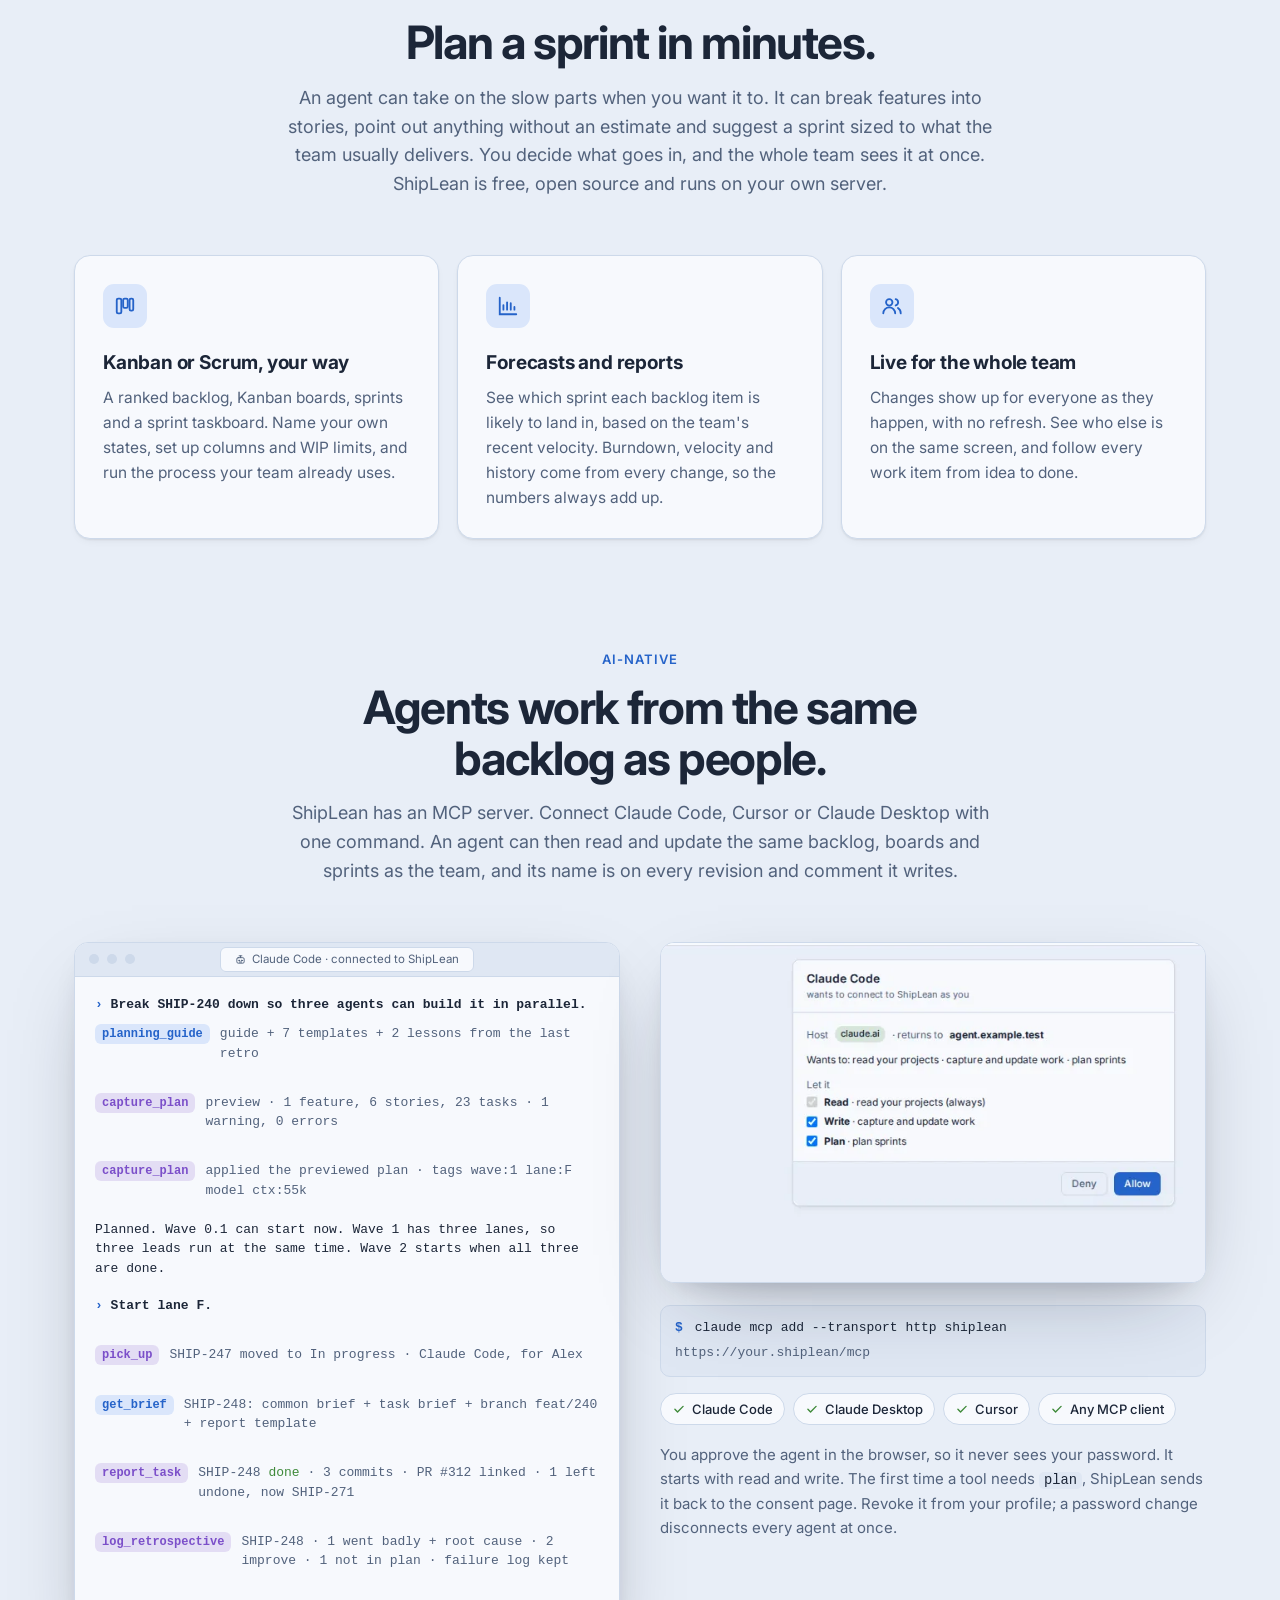
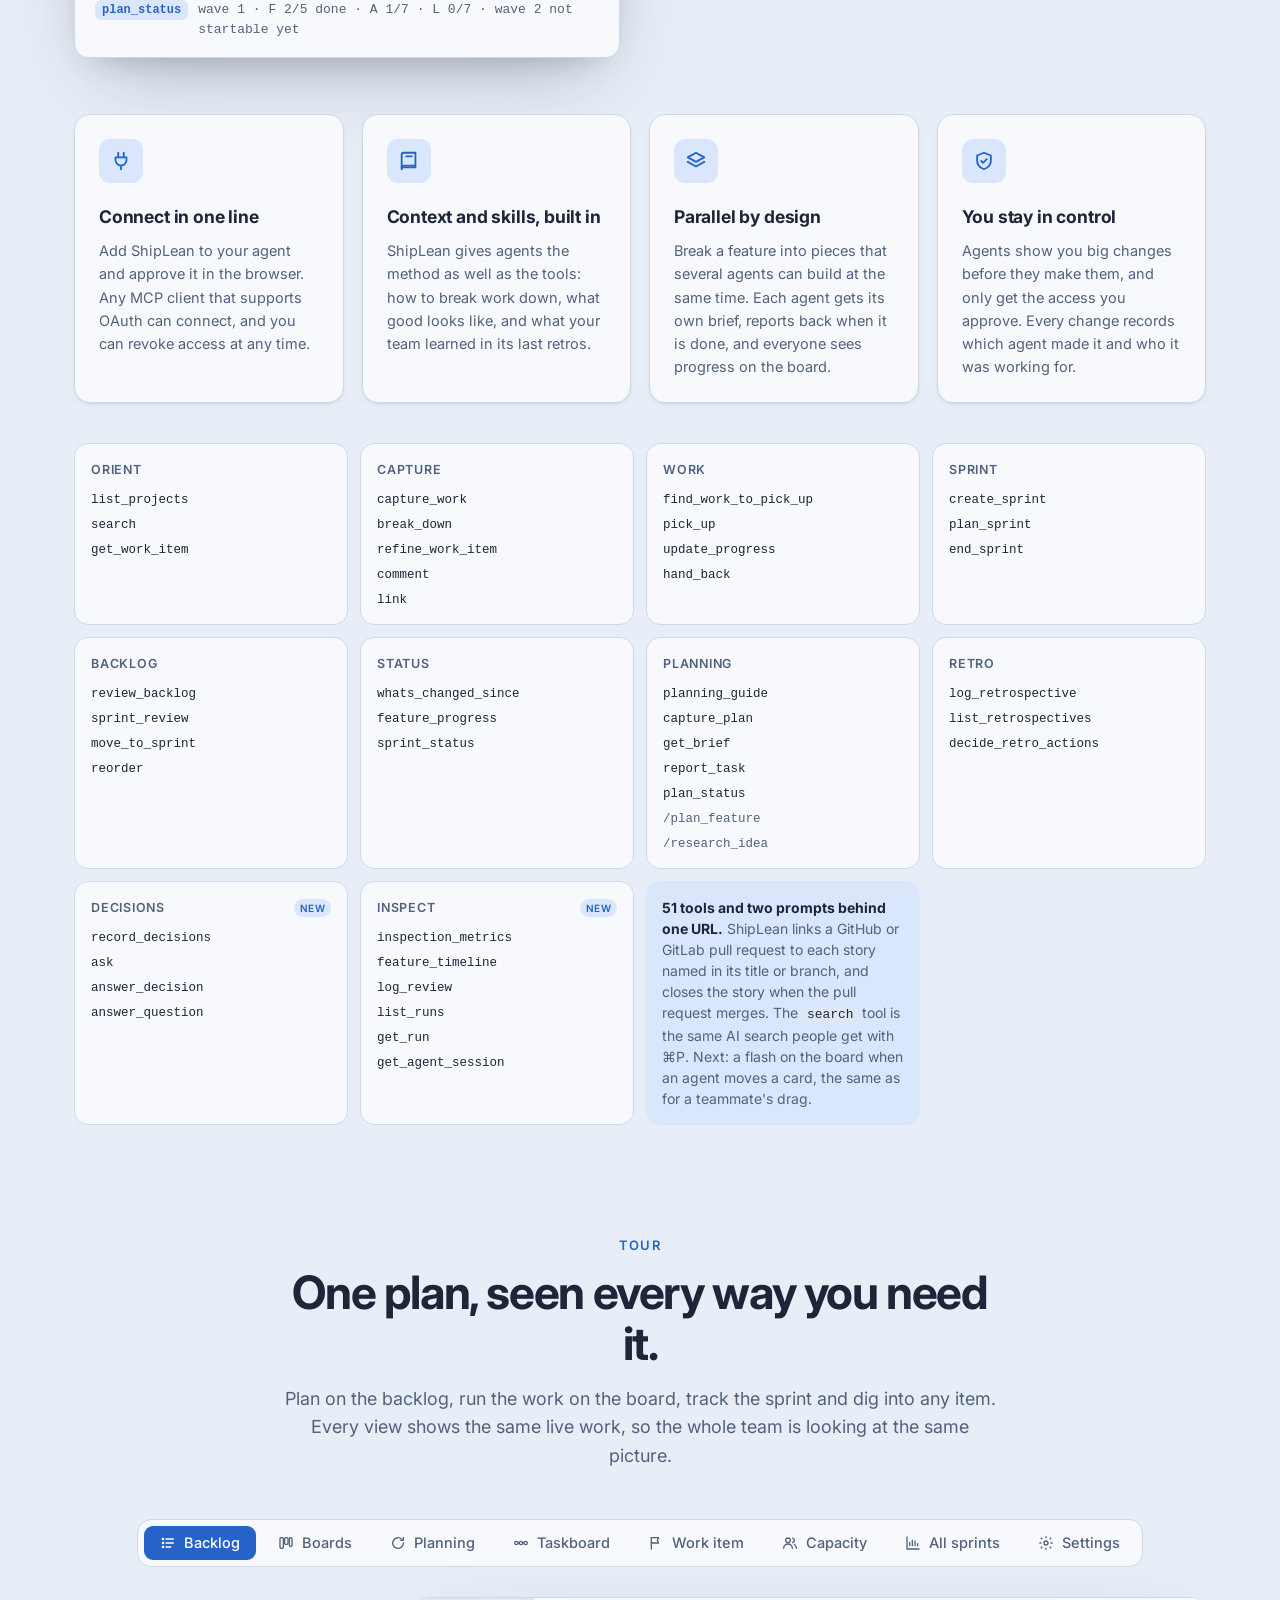
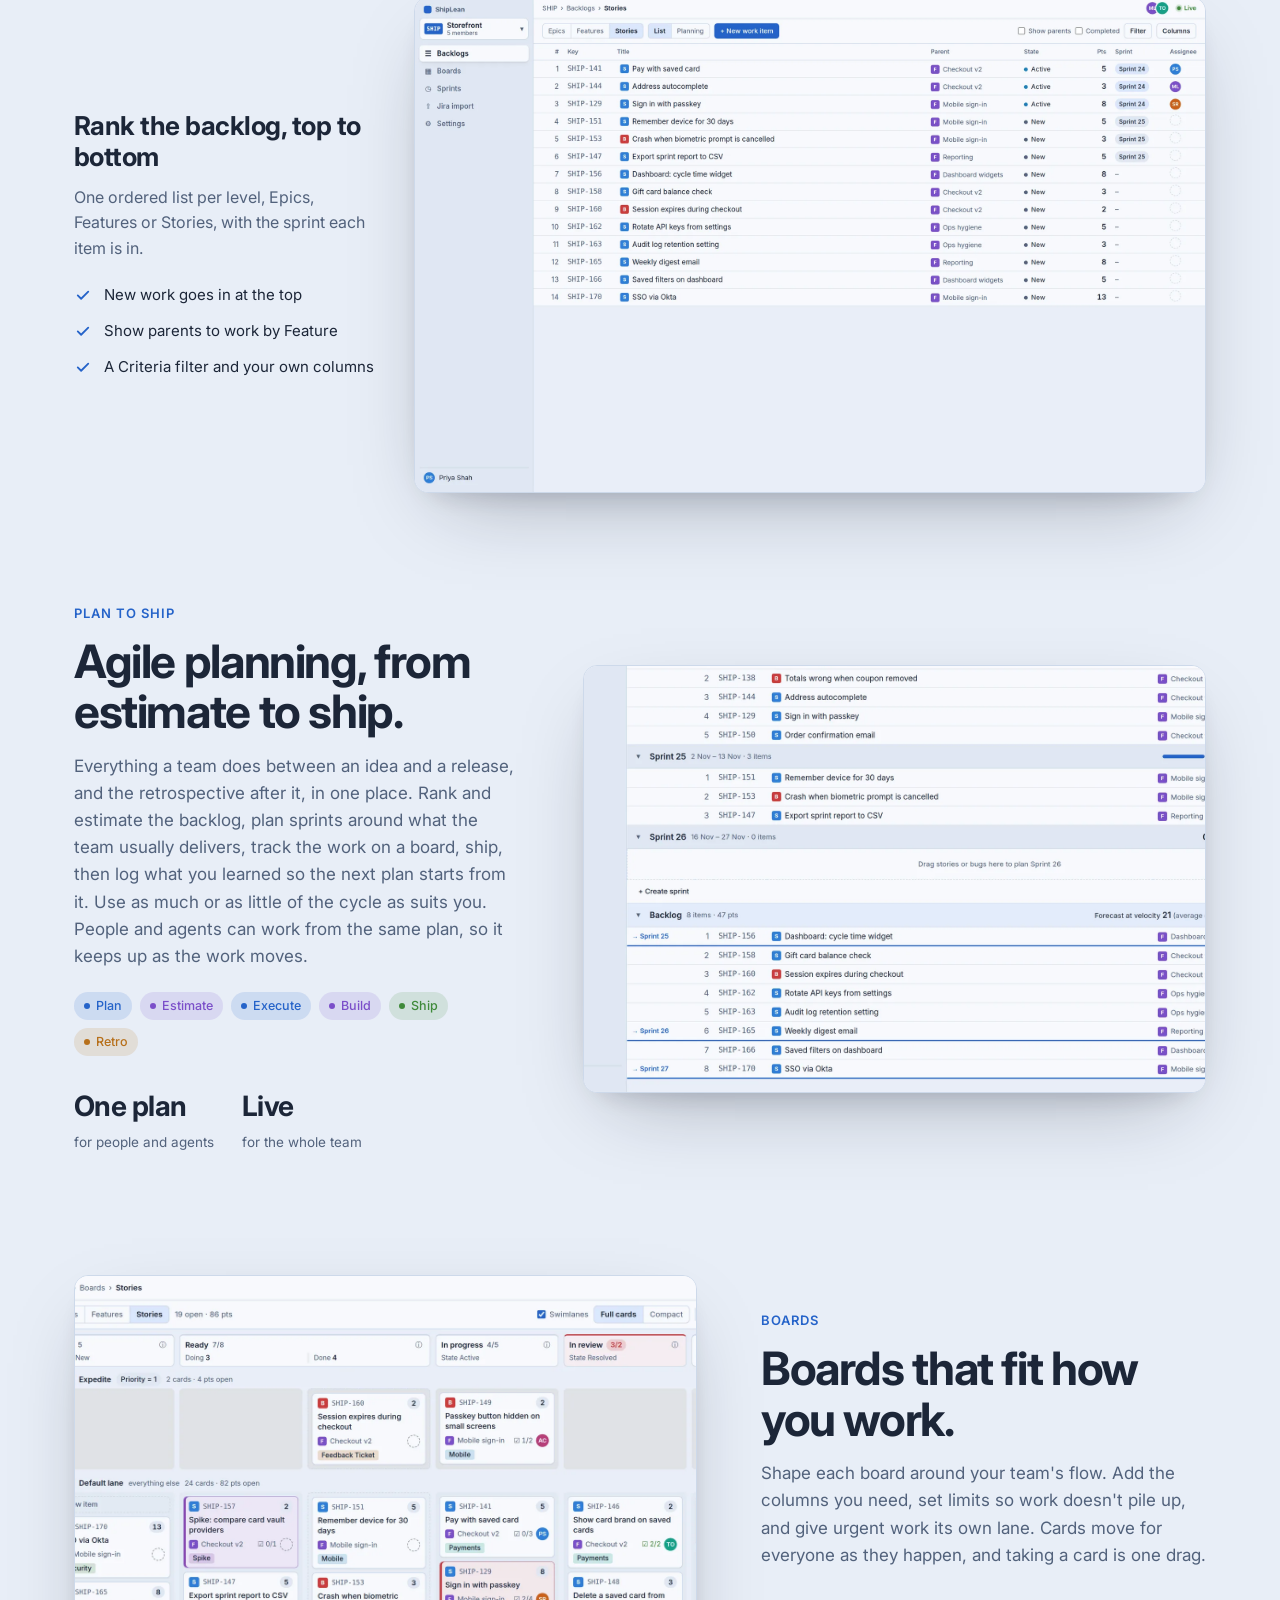
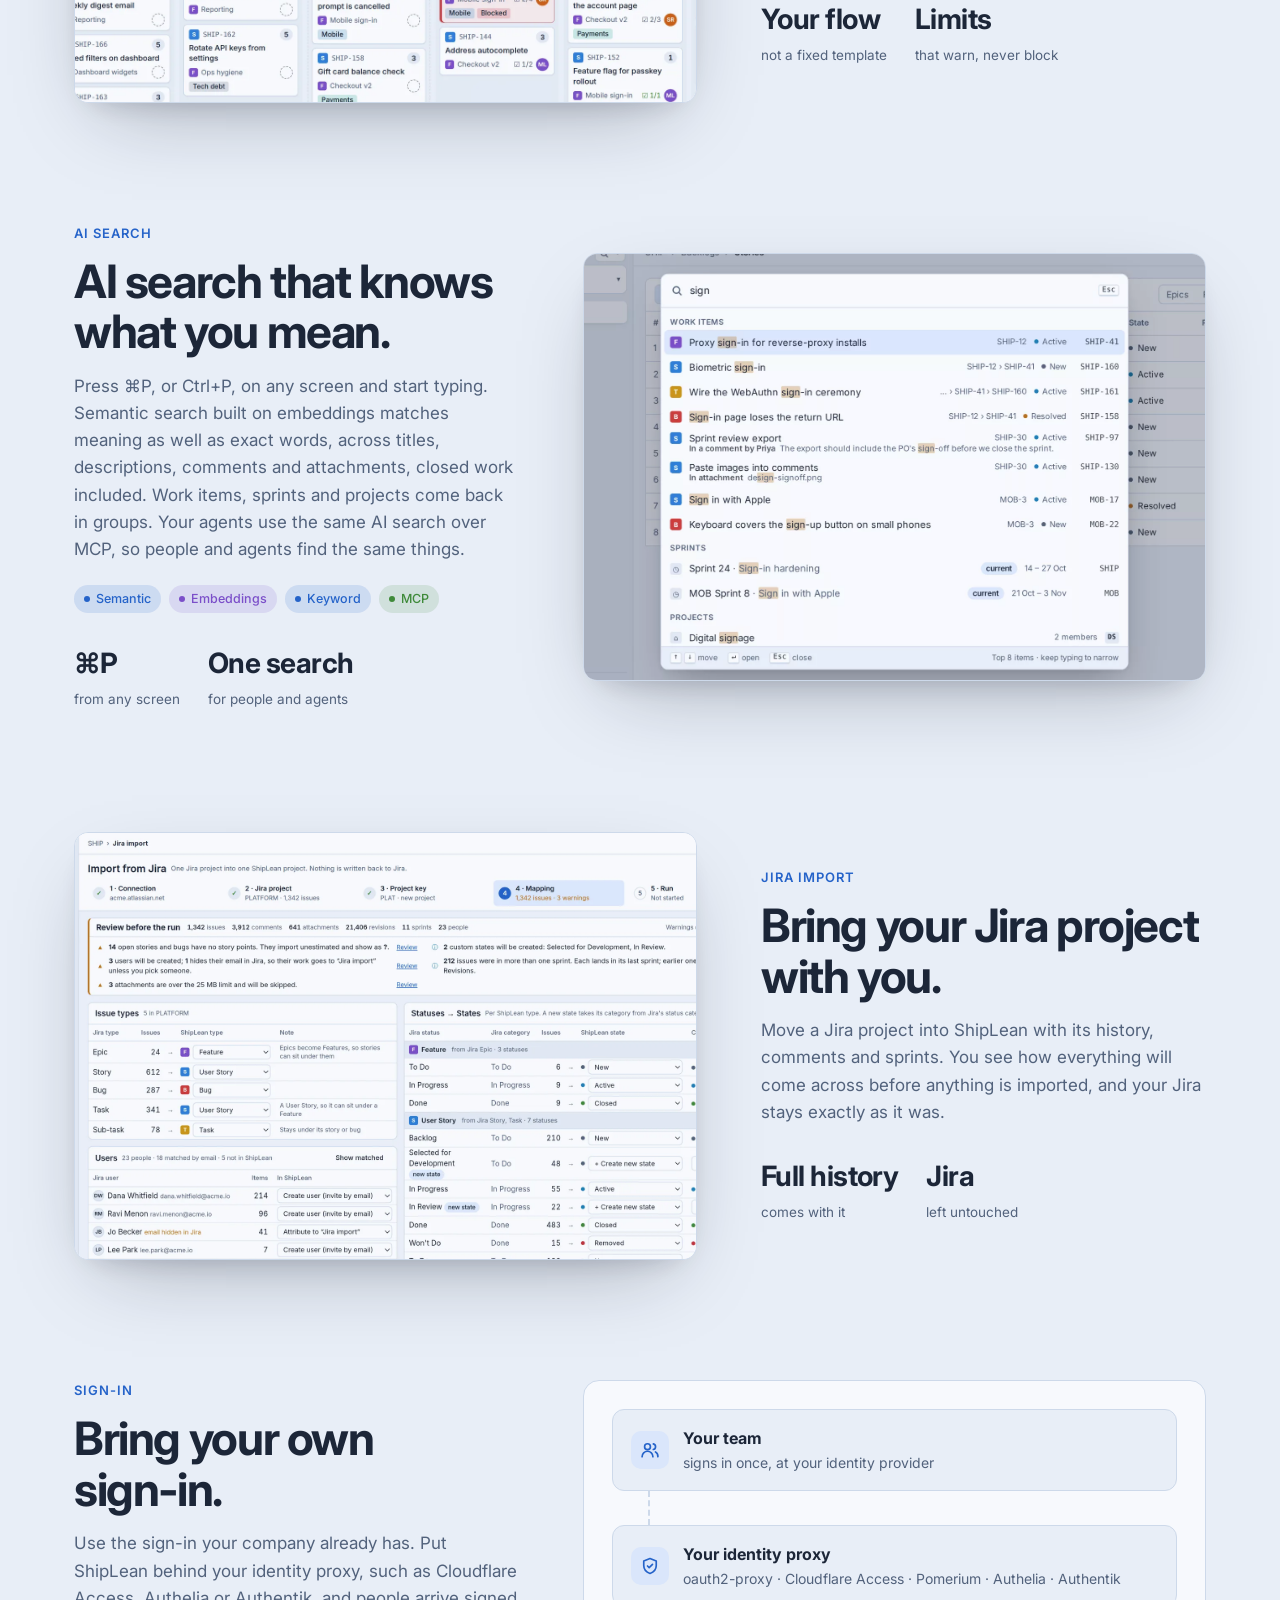
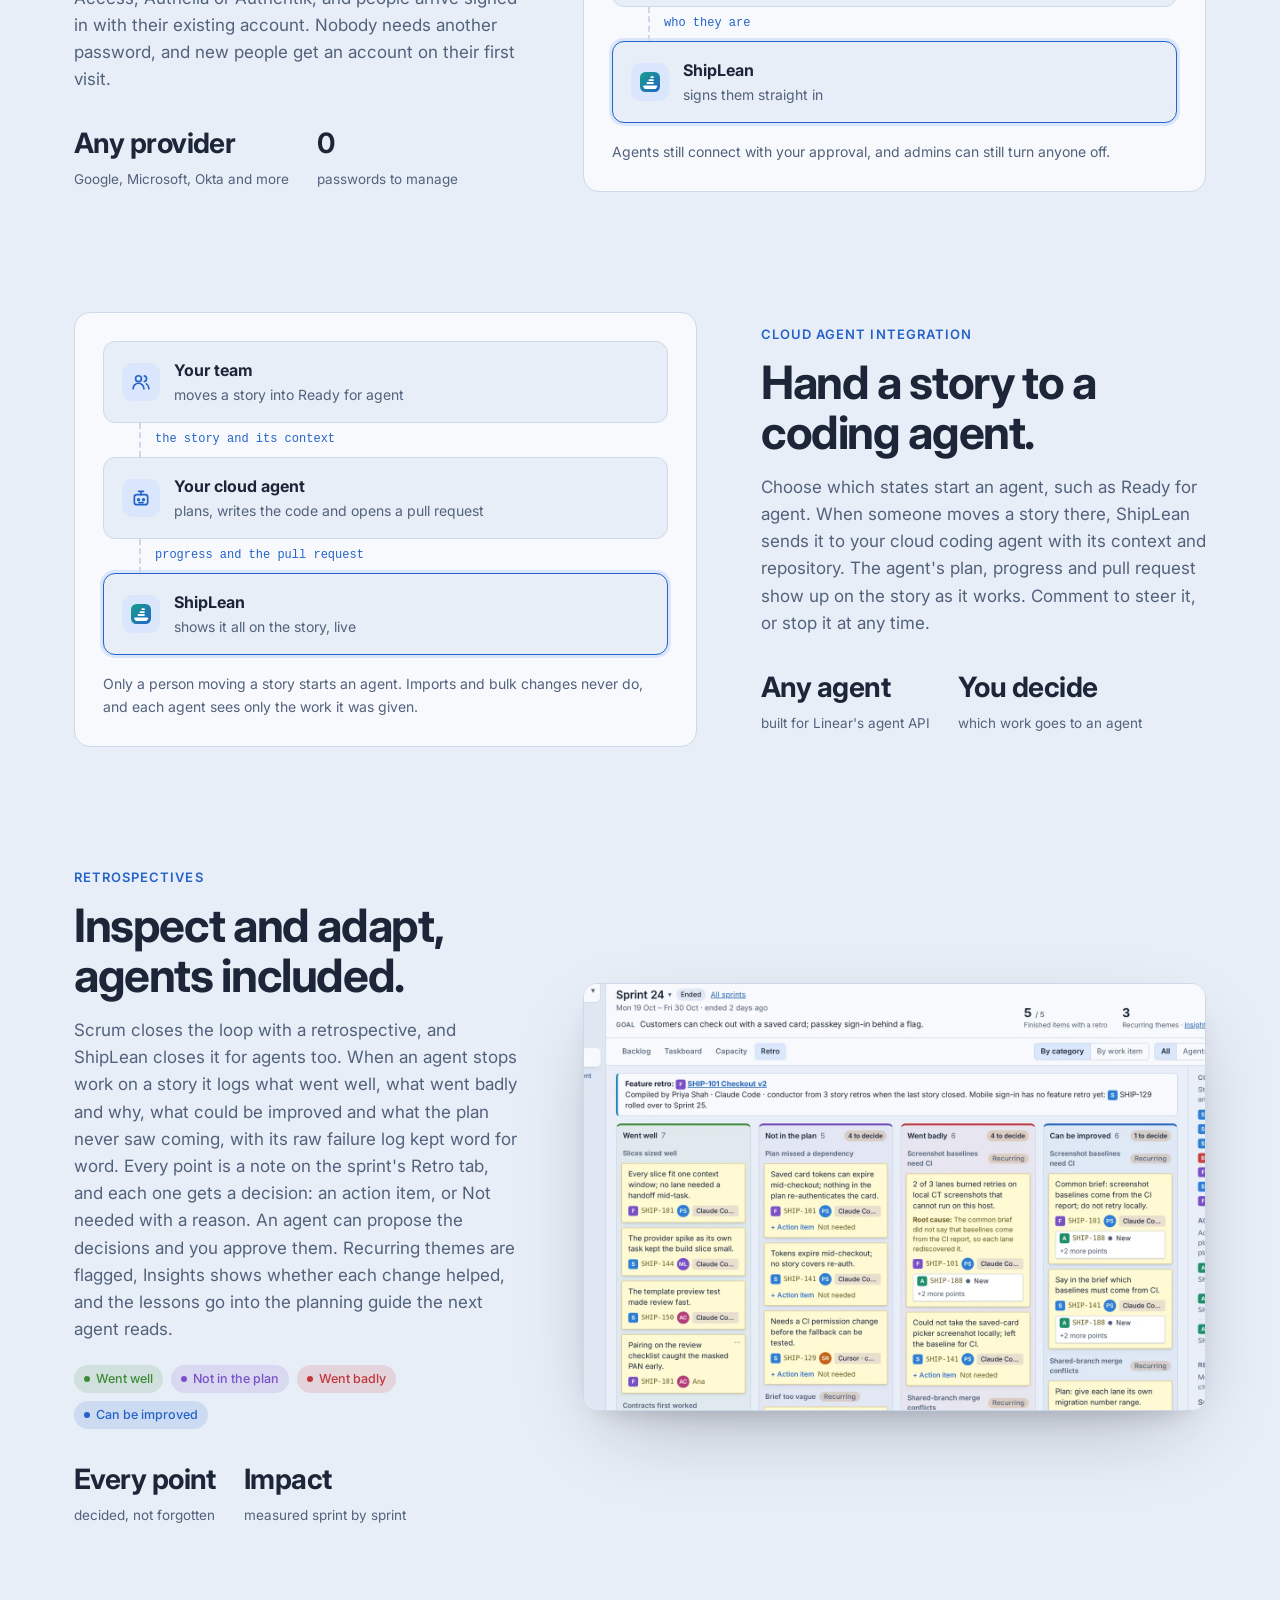
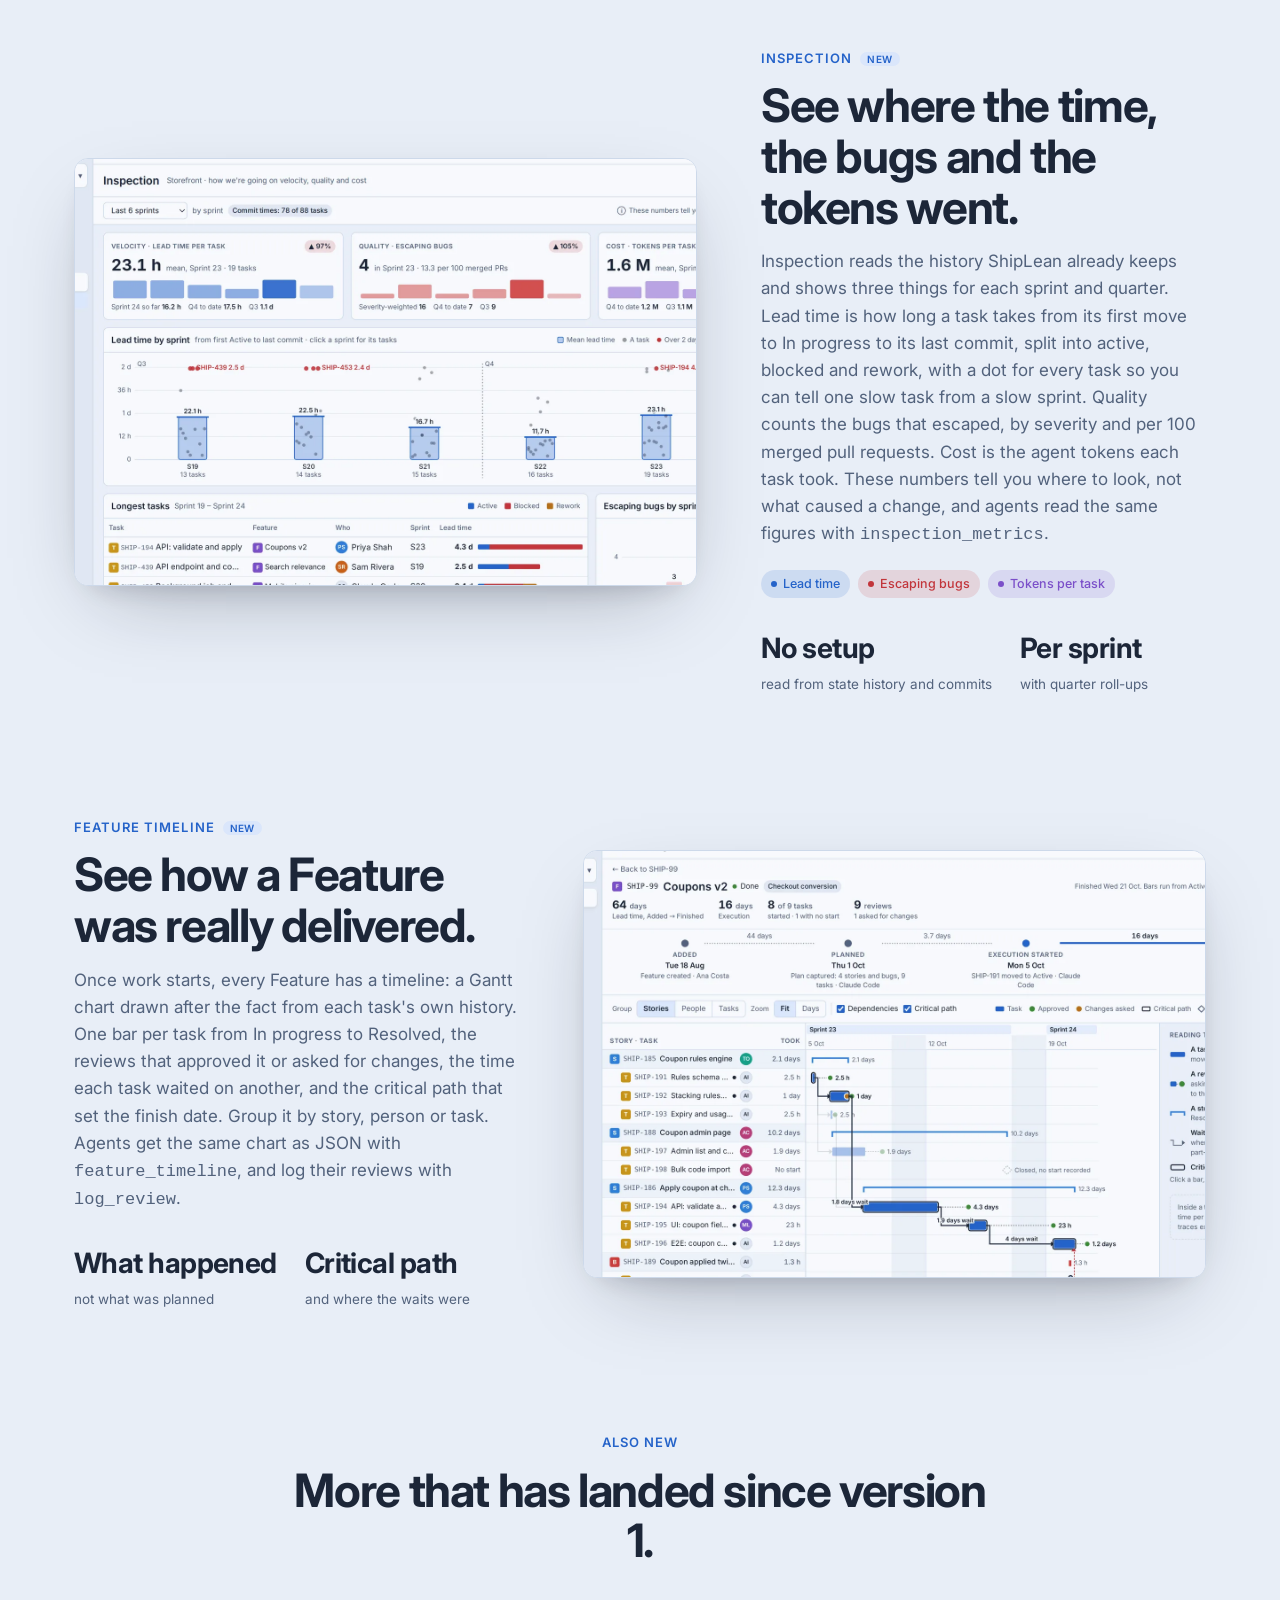
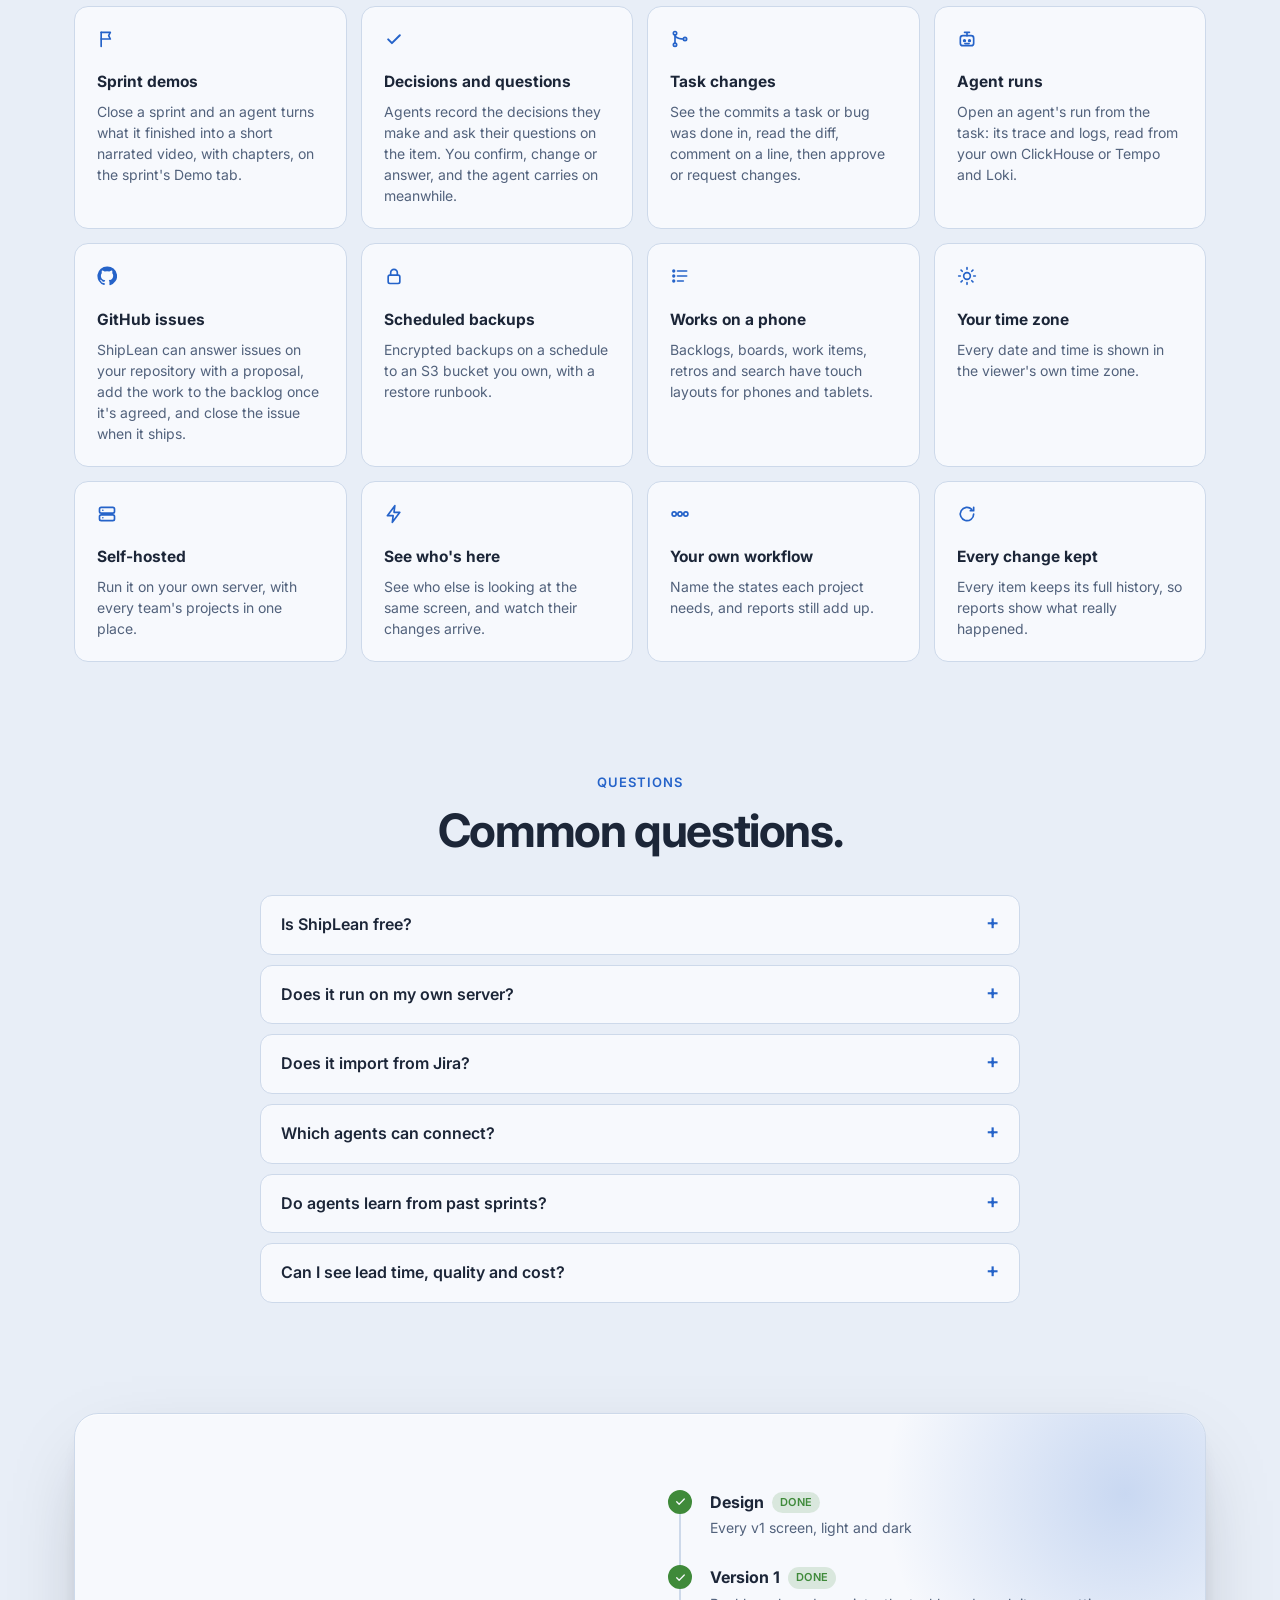
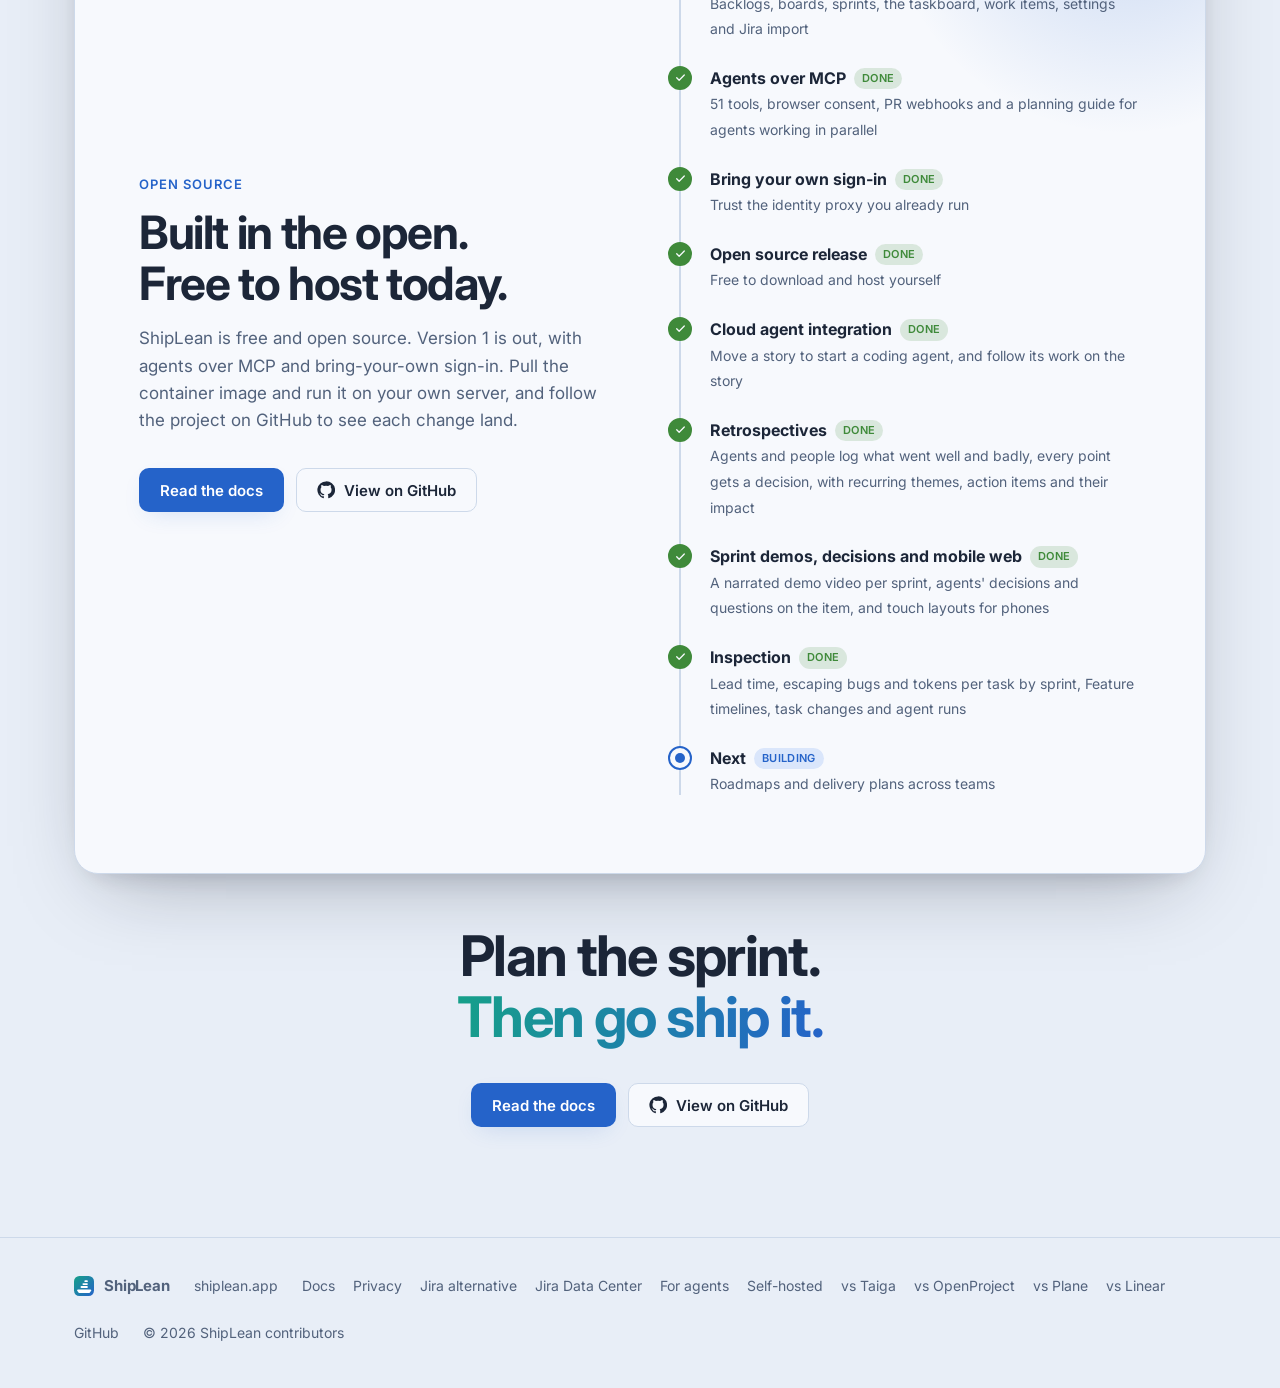
==== commit f6ad661f: "Site: Inspection and Feature timeline spotlights, updated Retrospectives, and what's new since v1 Ad" ====
--- a/site/index.html
+++ b/site/index.html
@@ -20,7 +20,7 @@
 <link rel="stylesheet" href="tokens.css">
 <link rel="stylesheet" href="site.css">
 <script type="application/ld+json">{"@context":"https://schema.org","@type":"SoftwareApplication","name":"ShipLean","description":"ShipLean is a free, open-source, self-hosted Jira alternative: backlogs, boards and sprints, a forecast that shows which sprint each backlog item lands in, and an MCP server so your agents plan and work on the same backlog as the team.","applicationCategory":"BusinessApplication","operatingSystem":"Linux (self-hosted)","url":"https://shiplean.app/","image":"https://shiplean.app/og-image.png","offers":{"@type":"Offer","price":"0","priceCurrency":"USD"}}</script>
-<script type="application/ld+json">{"@context":"https://schema.org","@type":"FAQPage","mainEntity":[{"@type":"Question","name":"Is ShipLean free?","acceptedAnswer":{"@type":"Answer","text":"Yes. ShipLean is free and open source, and you host it yourself. The docs show how to install it."}},{"@type":"Question","name":"Does it run on my own server?","acceptedAnswer":{"@type":"Answer","text":"Yes. ShipLean is self-hosted, and every team's projects can live on one server you control. See the self-hosted page for what you need."}},{"@type":"Question","name":"Does it import from Jira?","acceptedAnswer":{"@type":"Answer","text":"Yes. You can move a Jira project into ShipLean with its history, comments and sprints. You review how everything will come across before anything is imported, and your Jira stays exactly as it was."}},{"@type":"Question","name":"Which agents can connect?","acceptedAnswer":{"@type":"Answer","text":"Claude Code, Claude Desktop, Cursor and any other MCP client that supports OAuth. You approve each agent in the browser and can revoke it at any time."}},{"@type":"Question","name":"Do agents learn from past sprints?","acceptedAnswer":{"@type":"Answer","text":"Yes. When an agent finishes a story it logs a retrospective: what went well, what went badly and why, what to improve and what the plan missed. ShipLean groups the points into themes across sprints, you raise action items from them, and the lessons go into the planning guide the next agent reads."}}]}</script>
+<script type="application/ld+json">{"@context":"https://schema.org","@type":"FAQPage","mainEntity":[{"@type":"Question","name":"Is ShipLean free?","acceptedAnswer":{"@type":"Answer","text":"Yes. ShipLean is free and open source, and you host it yourself. The docs show how to install it."}},{"@type":"Question","name":"Does it run on my own server?","acceptedAnswer":{"@type":"Answer","text":"Yes. ShipLean is self-hosted, and every team's projects can live on one server you control. See the self-hosted page for what you need."}},{"@type":"Question","name":"Does it import from Jira?","acceptedAnswer":{"@type":"Answer","text":"Yes. You can move a Jira project into ShipLean with its history, comments and sprints. You review how everything will come across before anything is imported, and your Jira stays exactly as it was."}},{"@type":"Question","name":"Which agents can connect?","acceptedAnswer":{"@type":"Answer","text":"Claude Code, Claude Desktop, Cursor and any other MCP client that supports OAuth. You approve each agent in the browser and can revoke it at any time."}},{"@type":"Question","name":"Do agents learn from past sprints?","acceptedAnswer":{"@type":"Answer","text":"Yes. When an agent finishes a story it logs a retrospective: what went well, what went badly and why, what to improve and what the plan missed. ShipLean groups the points into themes across sprints, every point gets a decision (an action item or Not needed), and the lessons go into the planning guide the next agent reads."}},{"@type":"Question","name":"Can I see lead time, quality and cost?","acceptedAnswer":{"@type":"Answer","text":"Yes. Inspection shows the mean lead time per task for each sprint, split into active, blocked and rework, the bugs that escaped by severity, and the agent tokens each task took, with quarter roll-ups. It reads the state history and commit times ShipLean already keeps, and agents can read the same numbers over MCP."}}]}</script>
 </head>
 <body>
 
@@ -67,6 +67,7 @@
       <a href="#board">Boards</a>
       <a href="#search">AI search</a>
       <a href="#retro">Retros</a>
+      <a href="#inspection">Inspection</a>
       <a href="#jira">Jira import</a>
       <a href="#roadmap">Roadmap</a>
       <a href="https://docs.shiplean.app">Docs</a>
@@ -226,9 +227,11 @@
         <div class="tool-group"><h4>Sprint</h4><ul><li>create_sprint</li><li>plan_sprint</li><li>end_sprint</li></ul></div>
         <div class="tool-group"><h4>Backlog</h4><ul><li>review_backlog</li><li>sprint_review</li><li>move_to_sprint</li><li>reorder</li></ul></div>
         <div class="tool-group"><h4>Status</h4><ul><li>whats_changed_since</li><li>feature_progress</li><li>sprint_status</li></ul></div>
-        <div class="tool-group"><h4>Planning</h4><ul><li>planning_guide</li><li>capture_plan</li><li>get_brief</li><li>report_task</li><li>plan_status</li><li class="prompt">/plan_feature</li></ul></div>
-        <div class="tool-group"><h4>Retro<span class="new">New</span></h4><ul><li>log_retrospective</li><li>list_retrospectives</li></ul></div>
-        <p class="tools-note"><b>35 tools and one prompt behind one URL.</b> ShipLean links a GitHub or GitLab pull request to each story named in its title or branch, and closes the story when the pull request merges. The <code>search</code> tool is the same AI search people get with ⌘P. Next: a flash on the board when an agent moves a card, the same as for a teammate's drag.</p>
+        <div class="tool-group"><h4>Planning</h4><ul><li>planning_guide</li><li>capture_plan</li><li>get_brief</li><li>report_task</li><li>plan_status</li><li class="prompt">/plan_feature</li><li class="prompt">/research_idea</li></ul></div>
+        <div class="tool-group"><h4>Retro</h4><ul><li>log_retrospective</li><li>list_retrospectives</li><li>decide_retro_actions</li></ul></div>
+        <div class="tool-group"><h4>Decisions<span class="new">New</span></h4><ul><li>record_decisions</li><li>ask</li><li>answer_decision</li><li>answer_question</li></ul></div>
+        <div class="tool-group"><h4>Inspect<span class="new">New</span></h4><ul><li>inspection_metrics</li><li>feature_timeline</li><li>log_review</li><li>list_runs</li><li>get_run</li><li>get_agent_session</li></ul></div>
+        <p class="tools-note"><b>51 tools and two prompts behind one URL.</b> ShipLean links a GitHub or GitLab pull request to each story named in its title or branch, and closes the story when the pull request merges. The <code>search</code> tool is the same AI search people get with ⌘P. Next: a flash on the board when an agent moves a card, the same as for a teammate's drag.</p>
       </div>
     </div>
   </section>
@@ -486,22 +489,74 @@
         <div class="copy">
           <div class="eyebrow">Retrospectives</div>
           <h2>Inspect and adapt, agents included.</h2>
-          <p>Scrum closes the loop with a retrospective, and ShipLean closes it for agents too. When an agent finishes a story it logs what went well, what went badly and why, what could be improved and what the plan never saw coming, with its raw failure log kept word for word. Agents are told up front that a dead end is useful data, so a retro reads like an engineer's log, not a victory lap. ShipLean groups the points into themes across sprints, flags the ones that keep coming back, and turns a point into an action item in one click. The next sprints show whether it helped, and the lessons go into the planning guide, so every plan starts from what the last one taught.</p>
+          <p>Scrum closes the loop with a retrospective, and ShipLean closes it for agents too. When an agent stops work on a story it logs what went well, what went badly and why, what could be improved and what the plan never saw coming, with its raw failure log kept word for word. Every point is a note on the sprint's Retro tab, and each one gets a decision: an action item, or Not needed with a reason. An agent can propose the decisions and you approve them. Recurring themes are flagged, Insights shows whether each change helped, and the lessons go into the planning guide the next agent reads.</p>
           <div class="chips">
+            <span class="chip" style="--c:var(--color-ok)">Went well</span>
+            <span class="chip" style="--c:var(--type-feature)">Not in the plan</span>
             <span class="chip" style="--c:var(--color-danger)">Went badly</span>
             <span class="chip" style="--c:var(--color-accent)">Can be improved</span>
-            <span class="chip" style="--c:var(--type-feature)">Not in the plan</span>
-            <span class="chip" style="--c:var(--color-ok)">Went well</span>
-          </div>
-          <div class="stat-row">
-            <div class="stat"><b>Root causes</b><span>not apologies</span></div>
+          </div>
+          <div class="stat-row">
+            <div class="stat"><b>Every point</b><span>decided, not forgotten</span></div>
             <div class="stat"><b>Impact</b><span>measured sprint by sprint</span></div>
           </div>
         </div>
         <div class="frame crop retro">
-          <img class="only-light" src="shots/retro-light.webp" alt="A sprint's Retro tab: points from agents and people in four columns, Went badly, Can be improved, Not in the plan and Went well, grouped by theme, with recurring themes, coverage and action items in the rail" loading="lazy" width="2000" height="1250">
+          <img class="only-light" src="shots/retro-light.webp" alt="A sprint's Retro tab: points from agents and people as notes in four columns, Went well, Not in the plan, Went badly and Can be improved, grouped by theme, each with its action item or a Not needed decision, and coverage, action items and recurring themes in the rail" loading="lazy" width="2000" height="1250">
           <img class="only-dark" src="shots/retro-dark.webp" alt="A sprint's Retro tab, dark" loading="lazy" width="2000" height="1250">
         </div>
+      </div>
+
+      <div class="spot flip" id="inspection">
+        <div class="copy">
+          <div class="eyebrow">Inspection<span class="new-tag">New</span></div>
+          <h2>See where the time, the bugs and the tokens went.</h2>
+          <p>Inspection reads the history ShipLean already keeps and shows three things for each sprint and quarter. Lead time is how long a task takes from its first move to In progress to its last commit, split into active, blocked and rework, with a dot for every task so you can tell one slow task from a slow sprint. Quality counts the bugs that escaped, by severity and per 100 merged pull requests. Cost is the agent tokens each task took. These numbers tell you where to look, not what caused a change, and agents read the same figures with <code>inspection_metrics</code>.</p>
+          <div class="chips">
+            <span class="chip" style="--c:var(--color-accent)">Lead time</span>
+            <span class="chip" style="--c:var(--color-danger)">Escaping bugs</span>
+            <span class="chip" style="--c:var(--type-feature)">Tokens per task</span>
+          </div>
+          <div class="stat-row">
+            <div class="stat"><b>No setup</b><span>read from state history and commits</span></div>
+            <div class="stat"><b>Per sprint</b><span>with quarter roll-ups</span></div>
+          </div>
+        </div>
+        <div class="frame crop inspect">
+          <img class="only-light" src="shots/inspection-light.webp" alt="The Inspection overview: cards for lead time per task, escaping bugs and tokens per task with the change against the sprint before, a chart of mean lead time by sprint with a dot per task, the longest tasks split into active, blocked and rework, and escaping bugs by sprint" loading="lazy" width="2000" height="1250">
+          <img class="only-dark" src="shots/inspection-dark.webp" alt="The Inspection overview, dark" loading="lazy" width="2000" height="1250">
+        </div>
+      </div>
+
+      <div class="spot" id="timeline">
+        <div class="copy">
+          <div class="eyebrow">Feature timeline<span class="new-tag">New</span></div>
+          <h2>See how a Feature was really delivered.</h2>
+          <p>Once work starts, every Feature has a timeline: a Gantt chart drawn after the fact from each task's own history. One bar per task from In progress to Resolved, the reviews that approved it or asked for changes, the time each task waited on another, and the critical path that set the finish date. Group it by story, person or task. Agents get the same chart as JSON with <code>feature_timeline</code>, and log their reviews with <code>log_review</code>.</p>
+          <div class="stat-row">
+            <div class="stat"><b>What happened</b><span>not what was planned</span></div>
+            <div class="stat"><b>Critical path</b><span>and where the waits were</span></div>
+          </div>
+        </div>
+        <div class="frame crop timeline">
+          <img class="only-light" src="shots/timeline-light.webp" alt="A Feature's timeline: its key dates from Added to Finished, then a Gantt chart with a bar per task, review markers, waits on dependencies and the critical path" loading="lazy" width="2000" height="1250">
+          <img class="only-dark" src="shots/timeline-dark.webp" alt="A Feature's timeline, dark" loading="lazy" width="2000" height="1250">
+        </div>
+      </div>
+
+      <div class="sec-head center also-new">
+        <div class="eyebrow">Also new</div>
+        <h2>More that has landed since version 1.</h2>
+      </div>
+      <div class="minis also">
+        <div class="mini"><svg><use href="#i-flag"/></svg><h4>Sprint demos</h4><p>Close a sprint and an agent turns what it finished into a short narrated video, with chapters, on the sprint's Demo tab.</p></div>
+        <div class="mini"><svg><use href="#i-check"/></svg><h4>Decisions and questions</h4><p>Agents record the decisions they make and ask their questions on the item. You confirm, change or answer, and the agent carries on meanwhile.</p></div>
+        <div class="mini"><svg><use href="#i-merge"/></svg><h4>Task changes</h4><p>See the commits a task or bug was done in, read the diff, comment on a line, then approve or request changes.</p></div>
+        <div class="mini"><svg><use href="#i-agent"/></svg><h4>Agent runs</h4><p>Open an agent's run from the task: its trace and logs, read from your own ClickHouse or Tempo and Loki.</p></div>
+        <div class="mini"><svg><use href="#i-gh"/></svg><h4>GitHub issues</h4><p>ShipLean can answer issues on your repository with a proposal, add the work to the backlog once it's agreed, and close the issue when it ships.</p></div>
+        <div class="mini"><svg><use href="#i-lock"/></svg><h4>Scheduled backups</h4><p>Encrypted backups on a schedule to an S3 bucket you own, with a restore runbook.</p></div>
+        <div class="mini"><svg><use href="#i-list"/></svg><h4>Works on a phone</h4><p>Backlogs, boards, work items, retros and search have touch layouts for phones and tablets.</p></div>
+        <div class="mini"><svg><use href="#i-sun"/></svg><h4>Your time zone</h4><p>Every date and time is shown in the viewer's own time zone.</p></div>
       </div>
 
       <div class="minis">
@@ -517,7 +572,7 @@
   <section id="faq" style="padding-top:0">
     <div class="wrap">
       <div class="sec-head center"><div class="eyebrow">Questions</div><h2>Common questions.</h2></div>
-      <div class="faq"><details><summary>Is ShipLean free?</summary><p>Yes. ShipLean is free and open source, and you host it yourself. The docs show how to install it.</p></details><details><summary>Does it run on my own server?</summary><p>Yes. ShipLean is self-hosted, and every team&#x27;s projects can live on one server you control. See the <a href="/self-hosted">self-hosted page</a> for what you need.</p></details><details><summary>Does it import from Jira?</summary><p>Yes. You can move a <a href="/jira-alternative">Jira project</a> into ShipLean with its history, comments and sprints. You review how everything will come across before anything is imported, and your Jira stays exactly as it was.</p></details><details><summary>Which agents can connect?</summary><p><a href="/mcp">Claude Code, Claude Desktop, Cursor and any other MCP client</a> that supports OAuth. You approve each agent in the browser and can revoke it at any time.</p></details><details><summary>Do agents learn from past sprints?</summary><p>Yes. When an agent finishes a story it logs a <a href="#retro">retrospective</a>: what went well, what went badly and why, what to improve and what the plan missed. ShipLean groups the points into themes across sprints, you raise action items from them, and the lessons go into the planning guide the next agent reads.</p></details></div>
+      <div class="faq"><details><summary>Is ShipLean free?</summary><p>Yes. ShipLean is free and open source, and you host it yourself. The docs show how to install it.</p></details><details><summary>Does it run on my own server?</summary><p>Yes. ShipLean is self-hosted, and every team&#x27;s projects can live on one server you control. See the <a href="/self-hosted">self-hosted page</a> for what you need.</p></details><details><summary>Does it import from Jira?</summary><p>Yes. You can move a <a href="/jira-alternative">Jira project</a> into ShipLean with its history, comments and sprints. You review how everything will come across before anything is imported, and your Jira stays exactly as it was.</p></details><details><summary>Which agents can connect?</summary><p><a href="/mcp">Claude Code, Claude Desktop, Cursor and any other MCP client</a> that supports OAuth. You approve each agent in the browser and can revoke it at any time.</p></details><details><summary>Do agents learn from past sprints?</summary><p>Yes. When an agent finishes a story it logs a <a href="#retro">retrospective</a>: what went well, what went badly and why, what to improve and what the plan missed. ShipLean groups the points into themes across sprints, every point gets a decision (an action item or Not needed), and the lessons go into the planning guide the next agent reads.</p></details><details><summary>Can I see lead time, quality and cost?</summary><p>Yes. <a href="#inspection">Inspection</a> shows the mean lead time per task for each sprint, split into active, blocked and rework, the bugs that escaped by severity, and the agent tokens each task took, with quarter roll-ups. It reads the state history and commit times ShipLean already keeps, and agents can read the same numbers over MCP.</p></details></div>
     </div>
   </section>
 
@@ -536,11 +591,13 @@
         <ol class="road">
           <li class="done"><span class="node"><svg><use href="#i-check"/></svg></span><div><b>Design<span class="badge">Done</span></b><span>Every v1 screen, light and dark</span></div></li>
           <li class="done"><span class="node"><svg><use href="#i-check"/></svg></span><div><b>Version 1<span class="badge">Done</span></b><span>Backlogs, boards, sprints, the taskboard, work items, settings and Jira import</span></div></li>
-          <li class="done"><span class="node"><svg><use href="#i-check"/></svg></span><div><b>Agents over MCP<span class="badge">Done</span></b><span>35 tools, browser consent, PR webhooks and a planning guide for agents working in parallel</span></div></li>
+          <li class="done"><span class="node"><svg><use href="#i-check"/></svg></span><div><b>Agents over MCP<span class="badge">Done</span></b><span>51 tools, browser consent, PR webhooks and a planning guide for agents working in parallel</span></div></li>
           <li class="done"><span class="node"><svg><use href="#i-check"/></svg></span><div><b>Bring your own sign-in<span class="badge">Done</span></b><span>Trust the identity proxy you already run</span></div></li>
           <li class="done"><span class="node"><svg><use href="#i-check"/></svg></span><div><b>Open source release<span class="badge">Done</span></b><span>Free to download and host yourself</span></div></li>
           <li class="done"><span class="node"><svg><use href="#i-check"/></svg></span><div><b>Cloud agent integration<span class="badge">Done</span></b><span>Move a story to start a coding agent, and follow its work on the story</span></div></li>
-          <li class="done"><span class="node"><svg><use href="#i-check"/></svg></span><div><b>Retrospectives<span class="badge">Done</span></b><span>Agents and people log what went well and badly, with recurring themes, action items and their impact</span></div></li>
+          <li class="done"><span class="node"><svg><use href="#i-check"/></svg></span><div><b>Retrospectives<span class="badge">Done</span></b><span>Agents and people log what went well and badly, every point gets a decision, with recurring themes, action items and their impact</span></div></li>
+          <li class="done"><span class="node"><svg><use href="#i-check"/></svg></span><div><b>Sprint demos, decisions and mobile web<span class="badge">Done</span></b><span>A narrated demo video per sprint, agents' decisions and questions on the item, and touch layouts for phones</span></div></li>
+          <li class="done"><span class="node"><svg><use href="#i-check"/></svg></span><div><b>Inspection<span class="badge">Done</span></b><span>Lead time, escaping bugs and tokens per task by sprint, Feature timelines, task changes and agent runs</span></div></li>
           <li class="now"><span class="node"></span><div><b>Next<span class="badge">Building</span></b><span>Roadmaps and delivery plans across teams</span></div></li>
         </ol>
       </div>
--- a/site/site.css
+++ b/site/site.css
@@ -386,6 +386,12 @@
   .crop.board img { transform: scale(1.35); transform-origin: 60% 0%; }
   .crop.search img { transform: scale(1.1); transform-origin: 50% 40%; }
   .crop.retro img { transform: scale(1.3); transform-origin: 38% 22%; }
+  .crop.inspect img { transform: scale(1.3); transform-origin: 40% 14%; }
+  .crop.timeline img { transform: scale(1.3); transform-origin: 40% 12%; }
+  .new-tag { margin-left: 8px; padding: 1px 7px; border-radius: 999px; font-size: 10px; letter-spacing: .04em; background: var(--color-accent-soft); color: var(--color-accent); vertical-align: middle; }
+  .sec-head.also-new { margin-top: 120px; }
+  .minis.also { margin-top: 40px; }
+  .minis.also + .minis { margin-top: 14px; }
   .crop.jira img { object-position: left top; transform: scale(1.19); transform-origin: 100% 0%; }
   .crop.end img { transform: scale(1.75); transform-origin: 50% 50%; }
 
